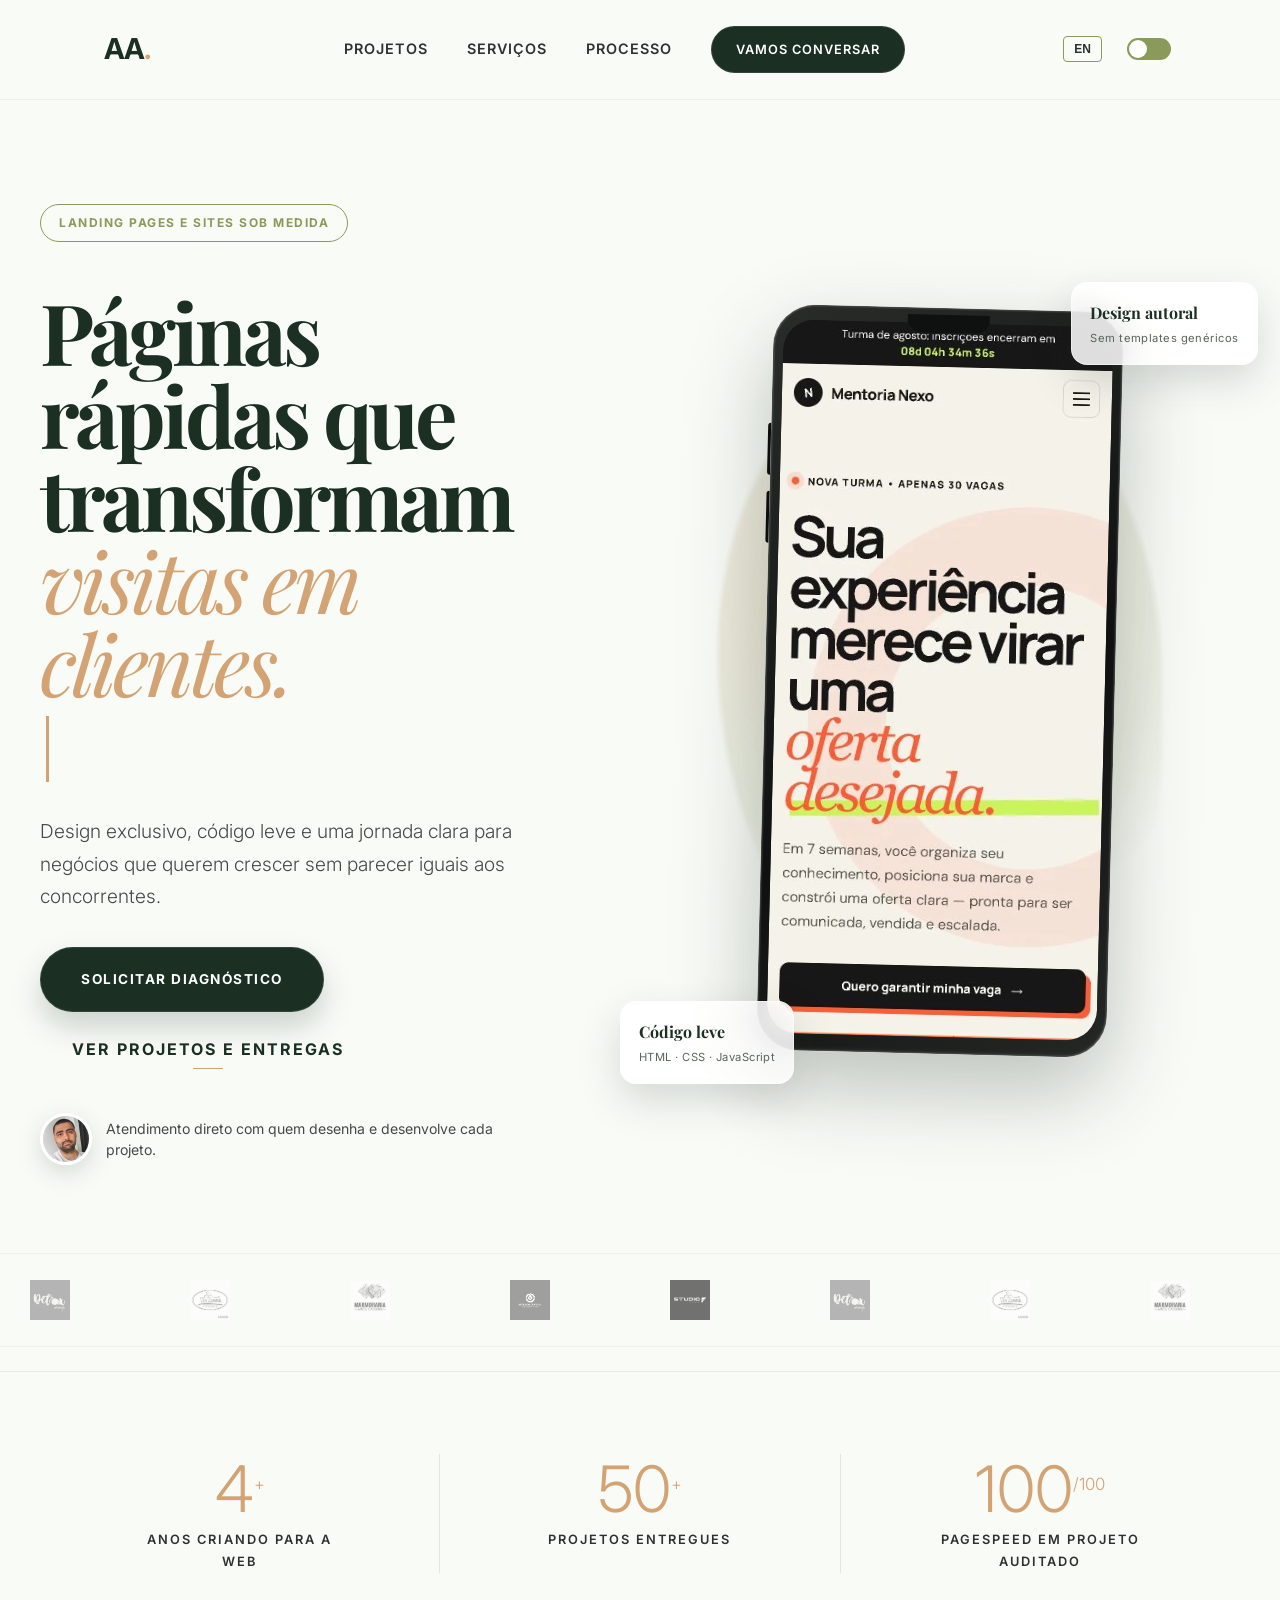
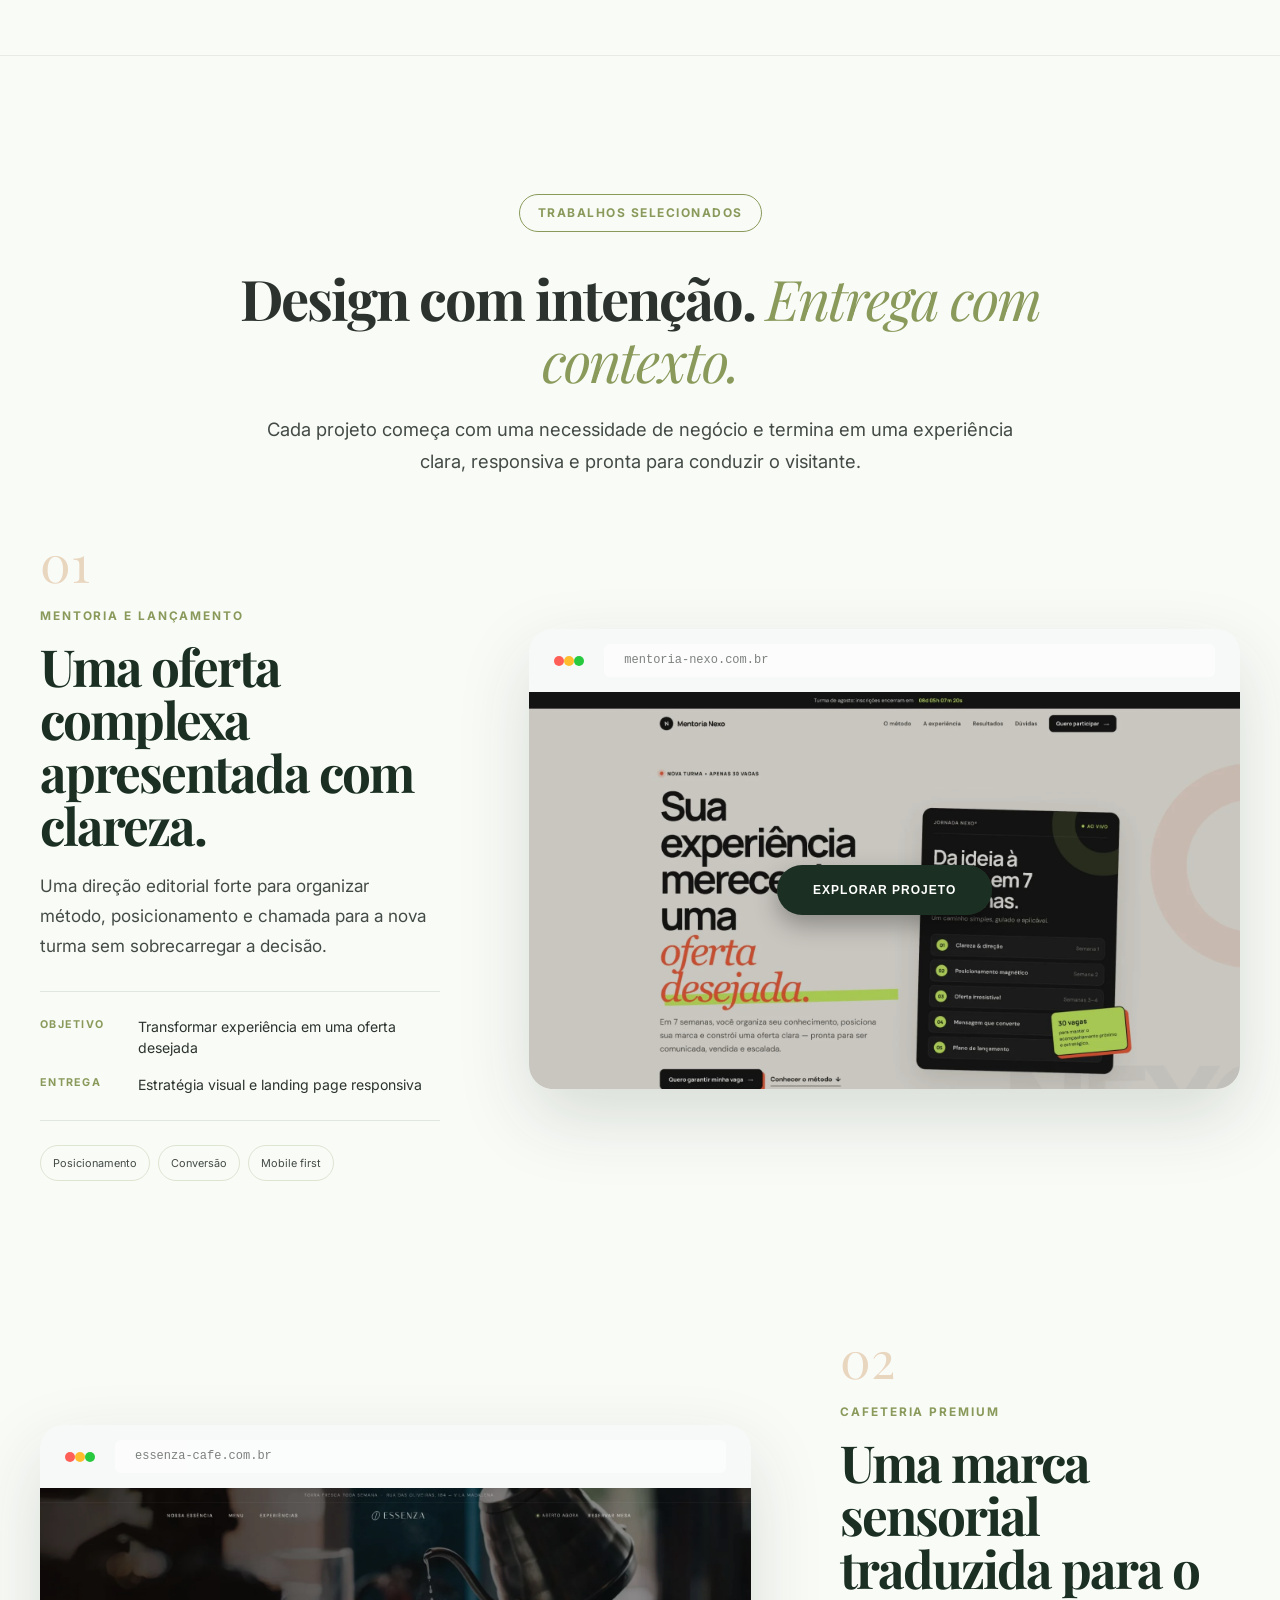
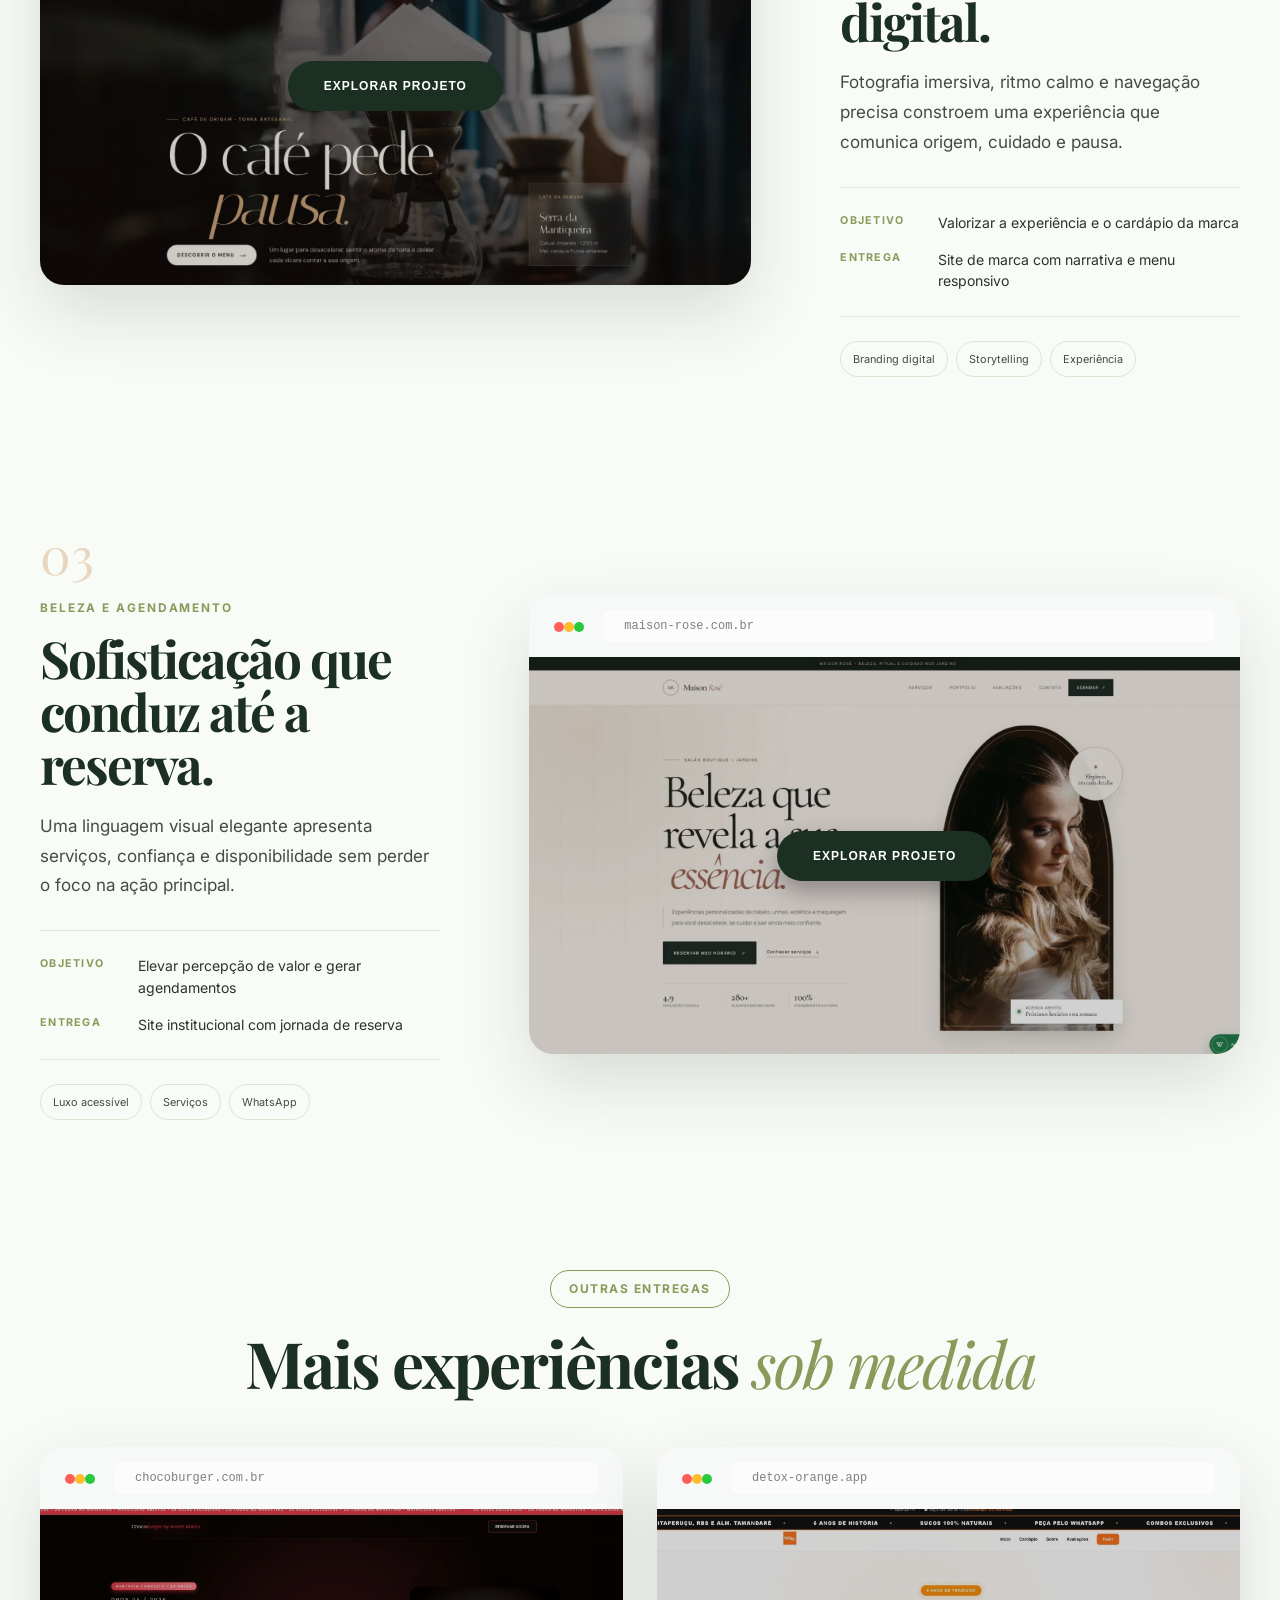
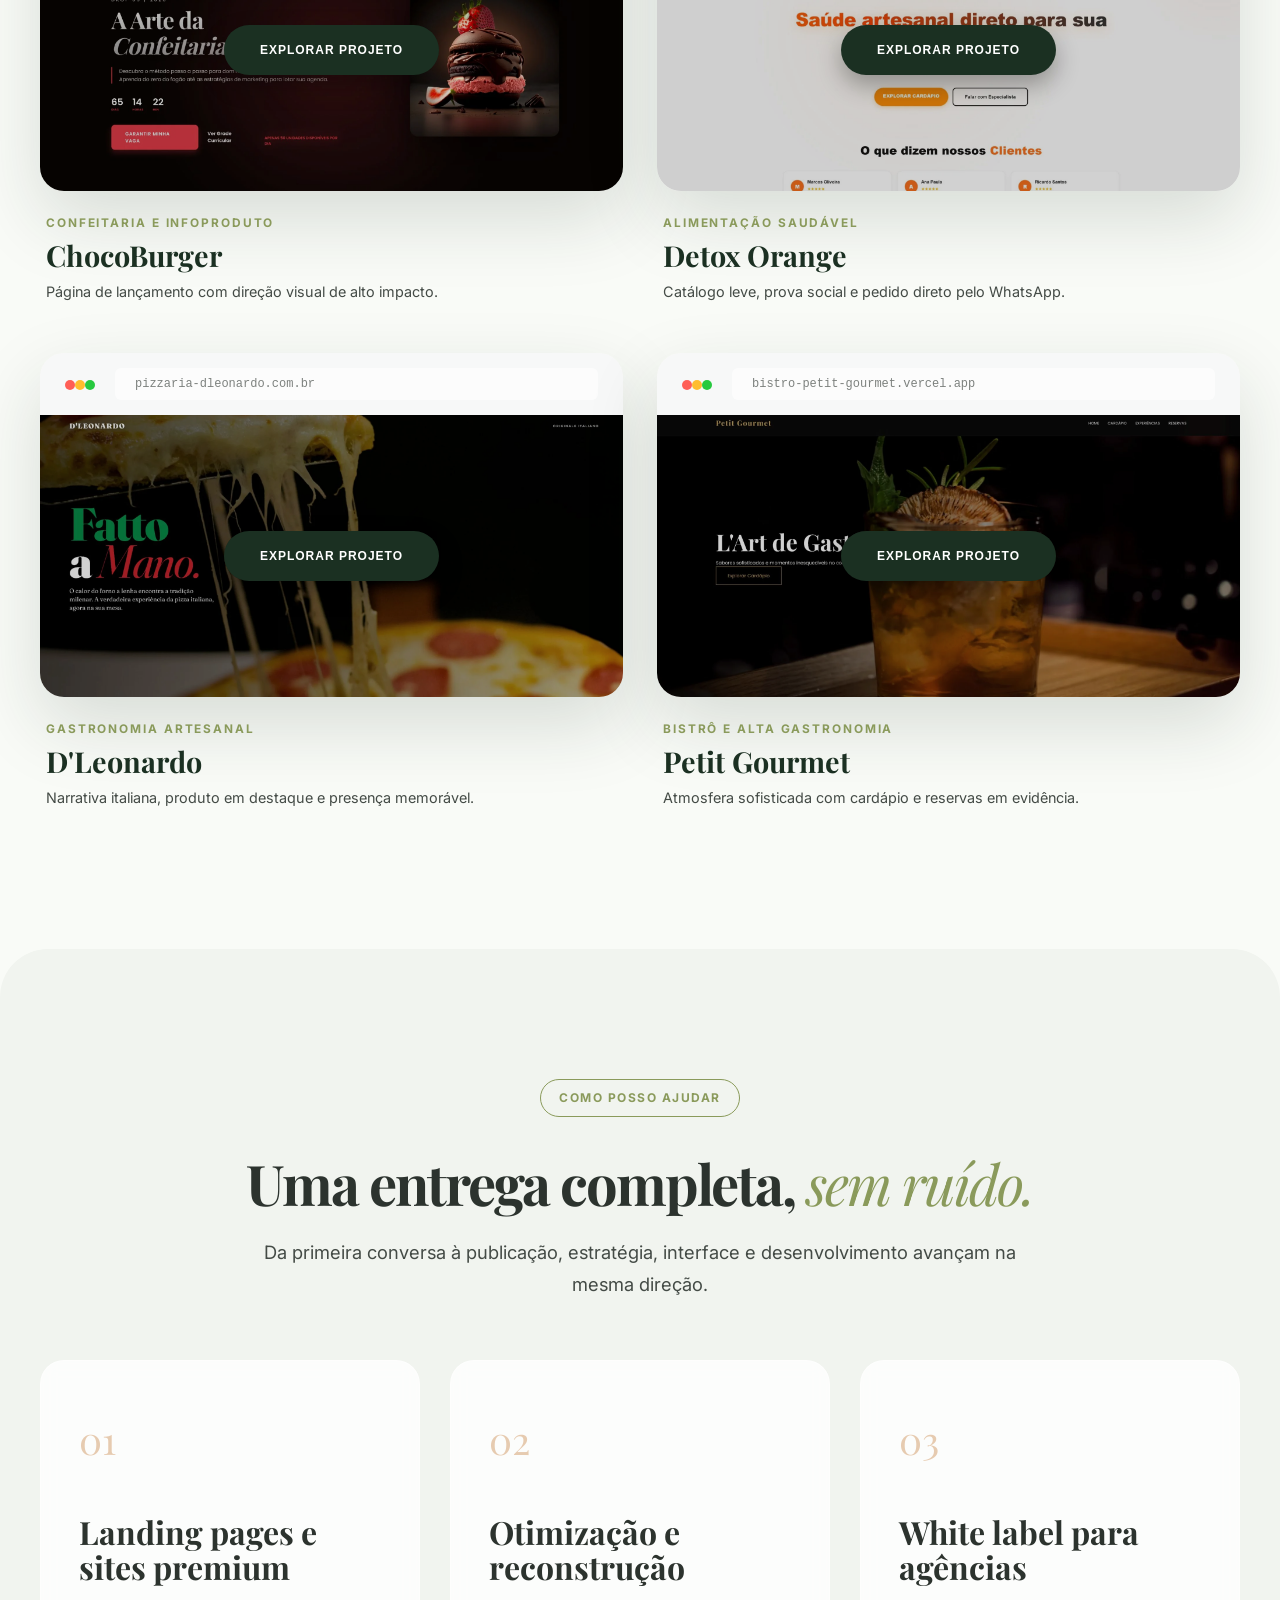
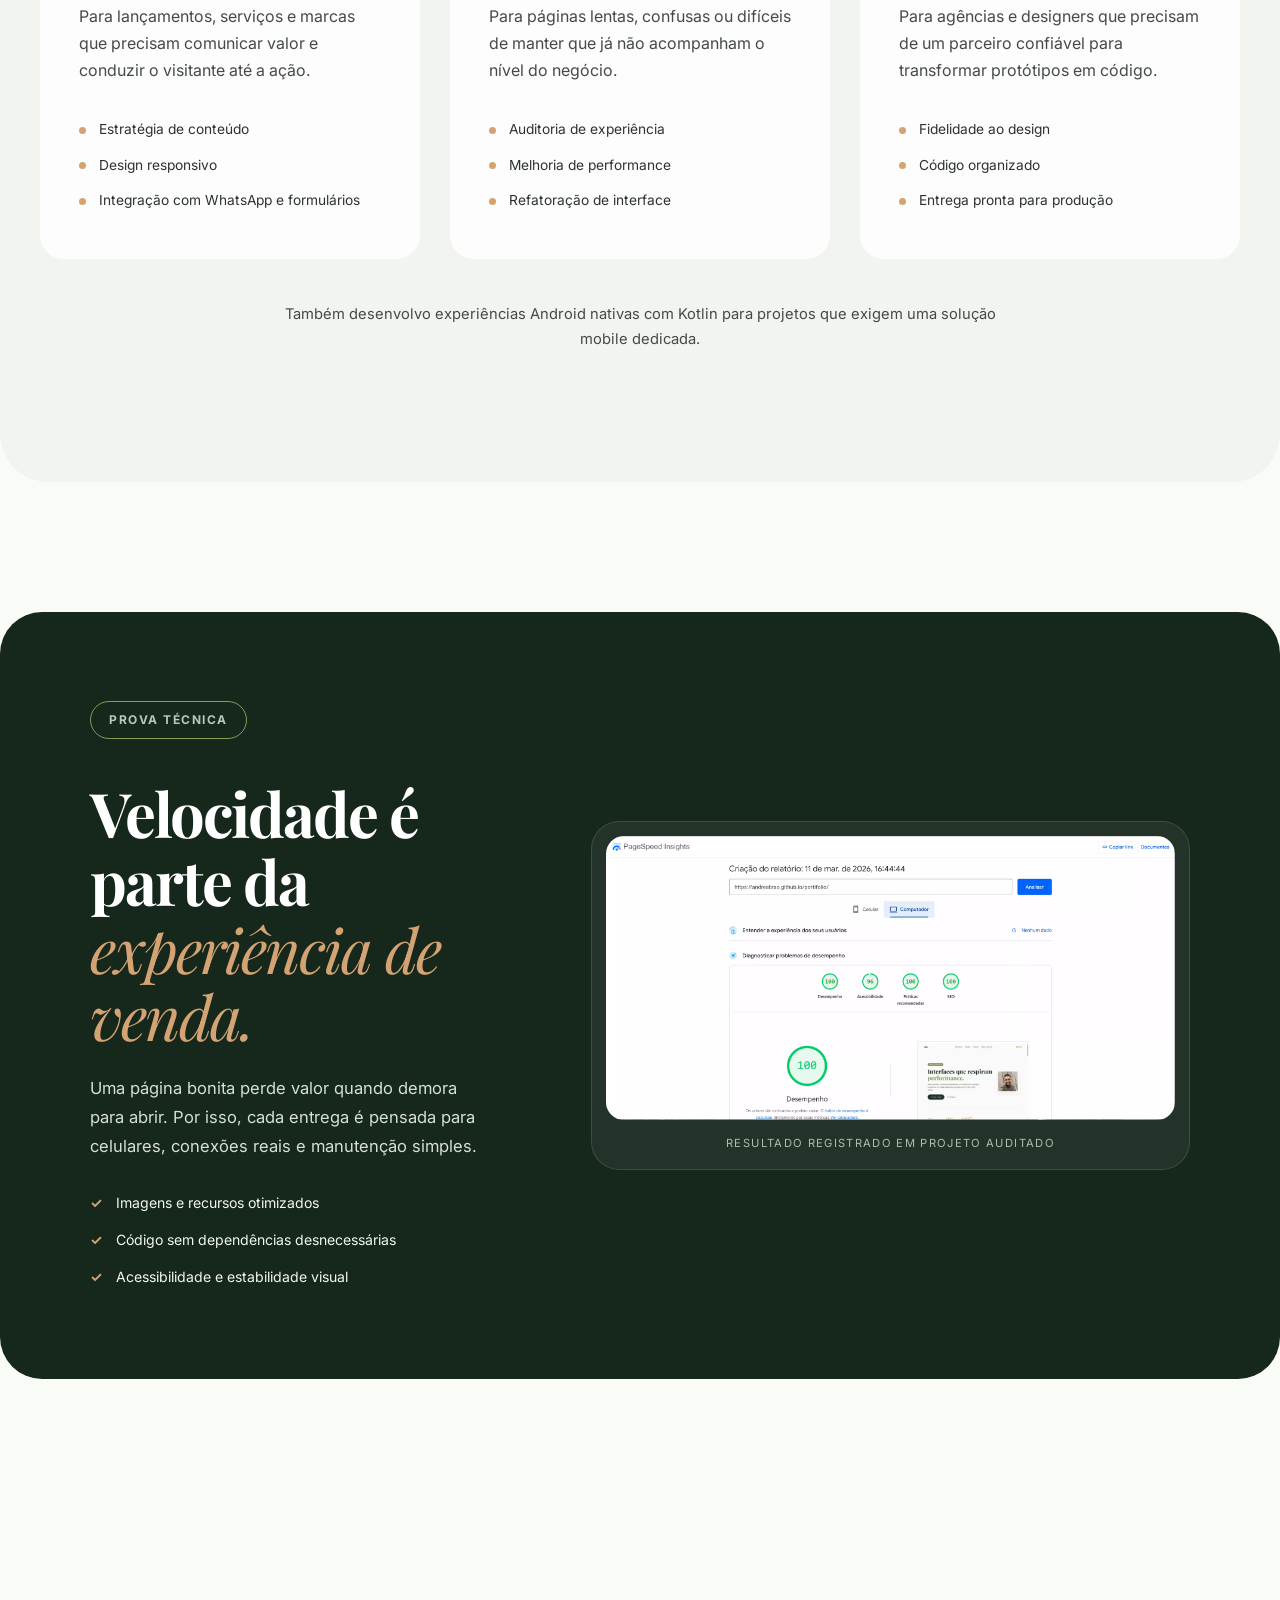
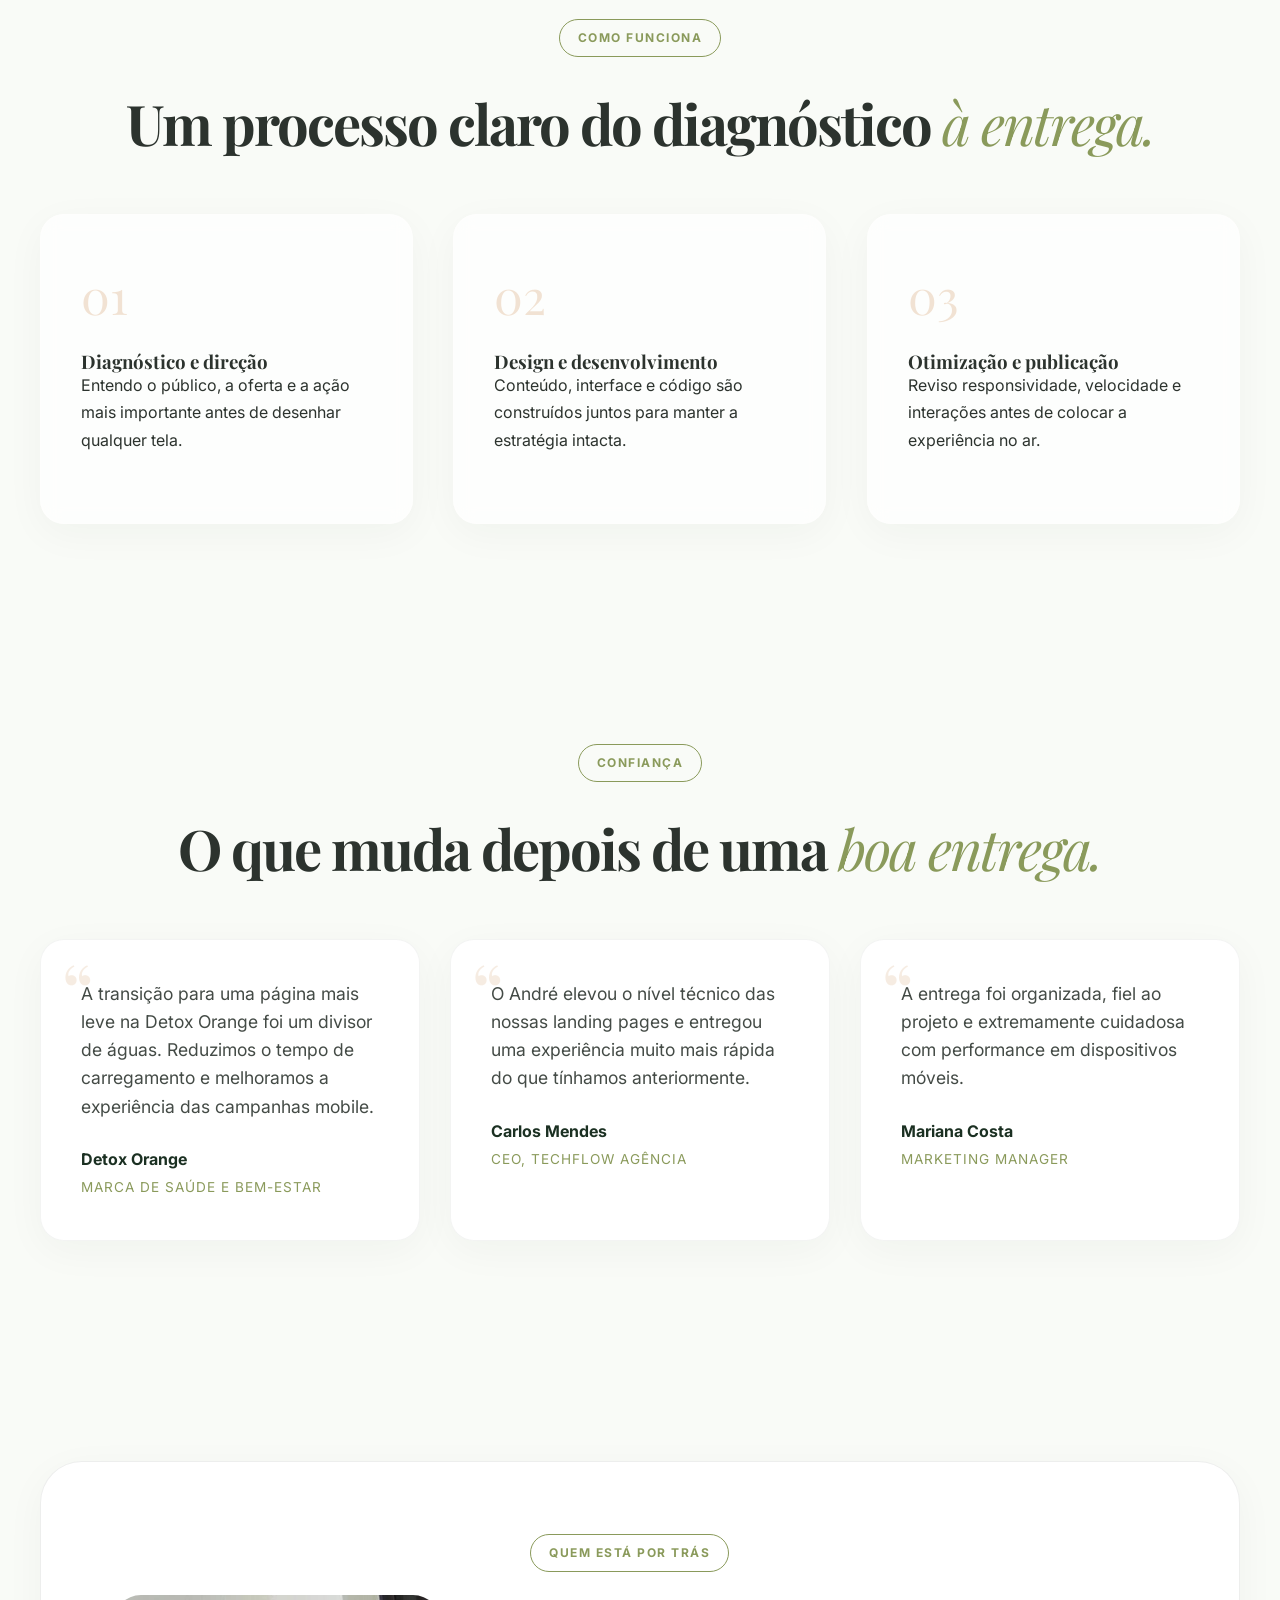
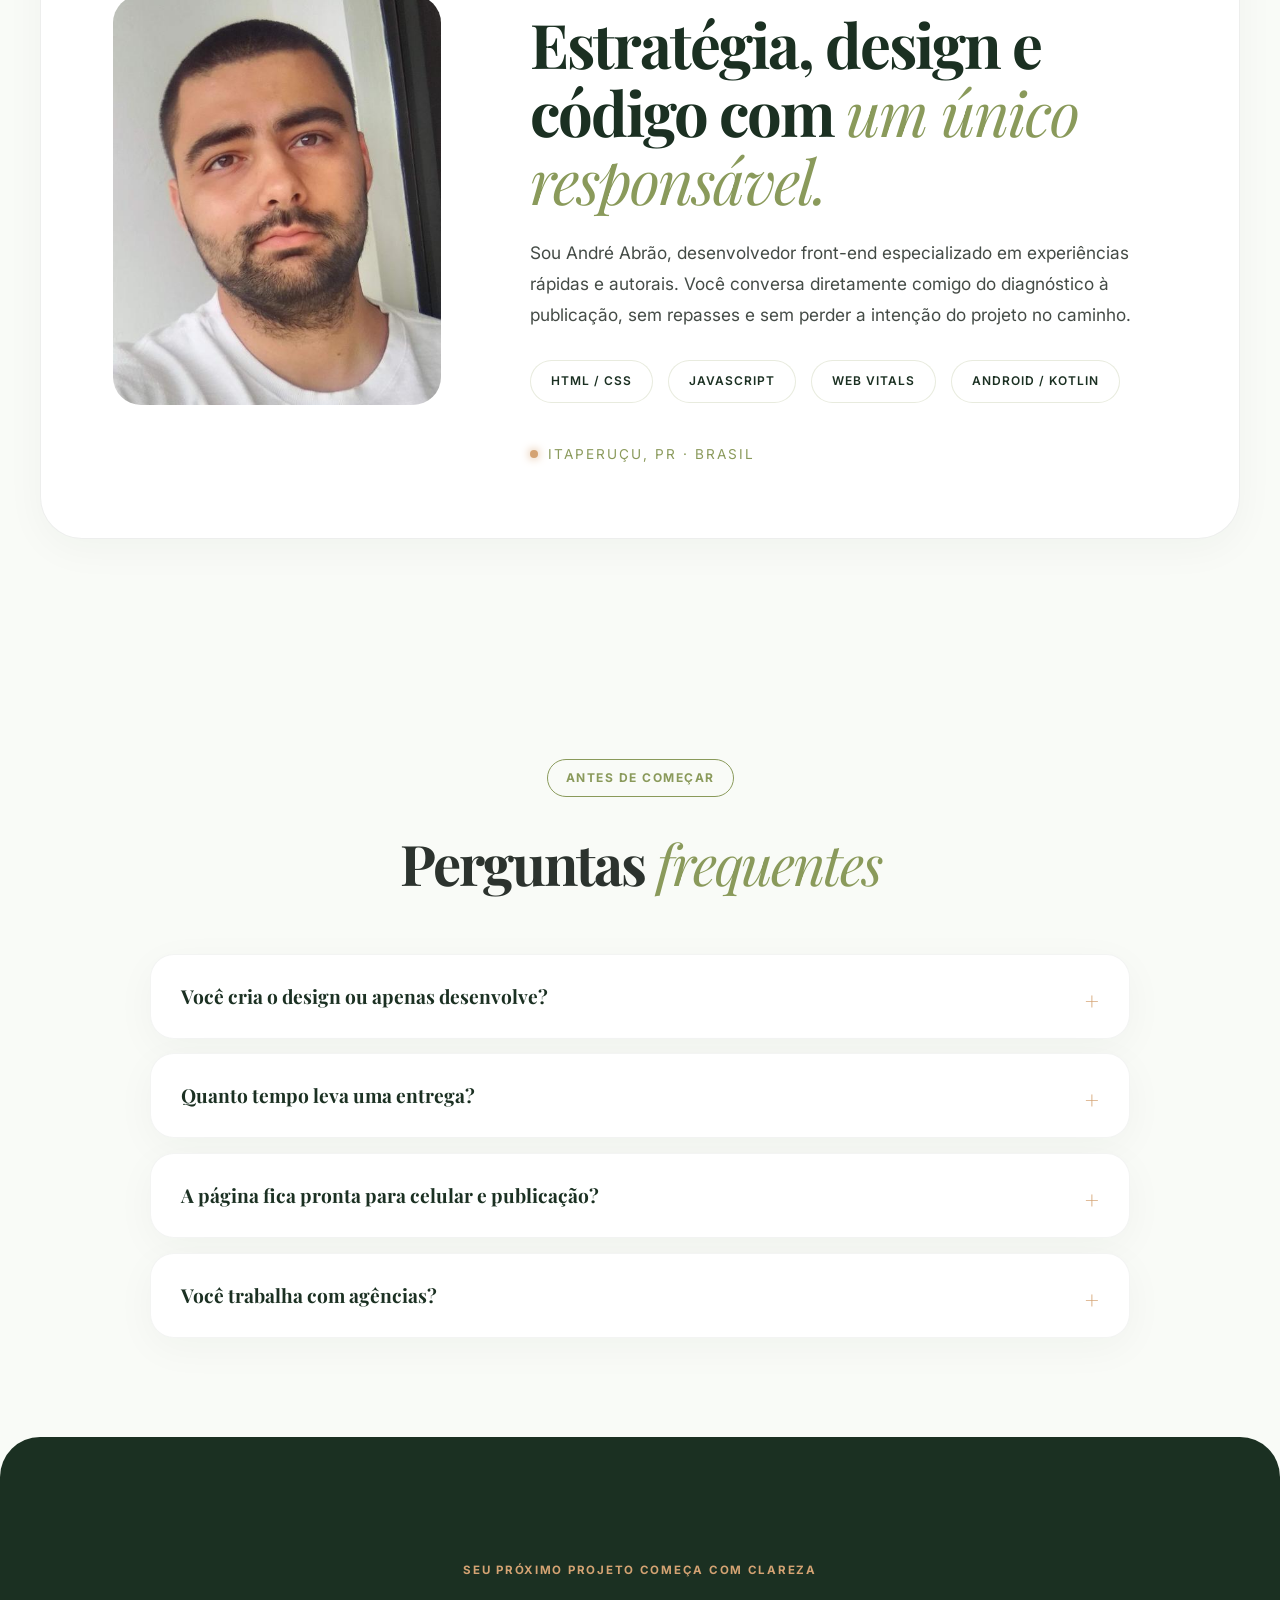
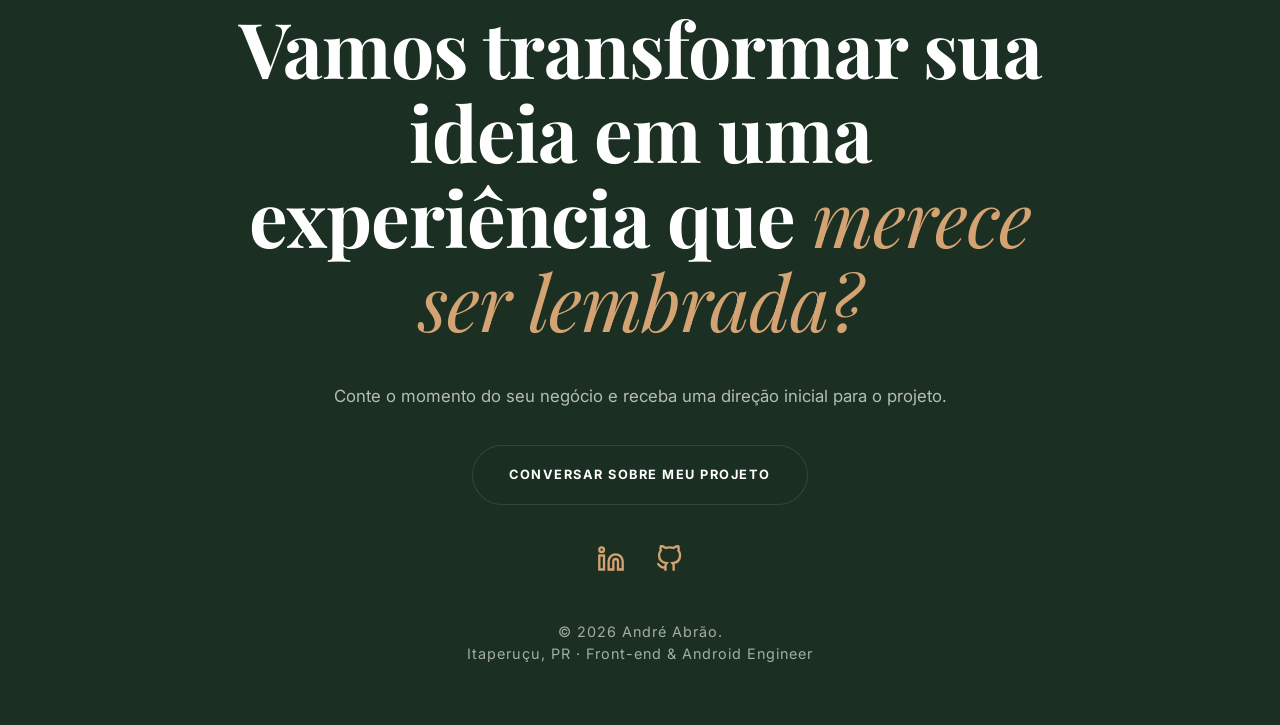
==== index.html @ 6162d3b6 "Add files via upload" ====
<!DOCTYPE html>
<html lang="pt-BR">
<head>
    <meta charset="UTF-8">
    <meta name="viewport" content="width=device-width, initial-scale=1.0">

    <title>André Abrão | Landing Pages e Sites de Alta Performance</title>
    <meta name="description" content="Landing pages e sites sob medida, com design estratégico, código leve e uma jornada clara para transformar atenção em novos clientes.">
    <meta name="author" content="André Abrão">
    <meta name="robots" content="index, follow">
    <link rel="canonical" href="https://andreabrao.github.io/portifolio/">

    <meta property="og:type" content="website">
    <meta property="og:url" content="https://andreabrao.github.io/portifolio/">
    <meta property="og:title" content="André Abrão | Páginas que transformam atenção em clientes">
    <meta property="og:description" content="Design exclusivo, código leve e estratégia de conversão para negócios que querem crescer sem parecer iguais aos concorrentes.">
    <meta property="og:image" content="https://andreabrao.github.io/portifolio/portifolio.webp">

    <meta name="twitter:card" content="summary_large_image">
    <meta name="twitter:url" content="https://andreabrao.github.io/portifolio/">
    <meta name="twitter:title" content="André Abrão | Landing Pages e Sites de Alta Performance">
    <meta name="twitter:description" content="Experiências digitais rápidas, autorais e construídas para conduzir o visitante até a ação.">
    <meta name="twitter:image" content="https://andreabrao.github.io/portifolio/portifolio.webp">
    <meta name="theme-color" content="#1b3022">

    <link rel="preconnect" href="https://fonts.googleapis.com">
    <link rel="preconnect" href="https://fonts.gstatic.com" crossorigin>
    <link rel="icon" href="data:image/svg+xml,<svg xmlns=%22http://www.w3.org/2000/svg%22 viewBox=%220 0 100 100%22><text y=%22.9em%22 font-size=%2280%22>AA.</text></svg>">
    <link href="https://fonts.googleapis.com/css2?family=Inter:wght@300;400;600;700&family=Playfair+Display:ital,wght@0,700;1,400&display=swap" rel="stylesheet">
    <link rel="stylesheet" href="style.css">
    <link rel="stylesheet" href="fixes.css?v=20260810n">
</head>
<body>
    <div id="magnetic-cursor"></div>
    <div id="magnetic-cursor-dot"></div>
    <a class="skip-link" href="#main">Pular para o conteúdo</a>

    <nav class="nav-bar" role="navigation" aria-label="Navegação principal" data-i18n-aria-label="nav_aria">
        <div class="container nav-container">
            <a href="#" class="nav-logo" aria-label="André Abrão — início">AA<span>.</span></a>

            <div class="nav-menu" id="nav-menu">
                <a href="#projetos" data-i18n="nav_projects">Projetos</a>
                <a href="#servicos" data-i18n="nav_services">Serviços</a>
                <a href="#processo" data-i18n="nav_process">Processo</a>
                <a href="https://wa.me/5541984684382?text=Olá%20André,%20quero%20conversar%20sobre%20um%20projeto." class="nav-cta-link" data-i18n="nav_contact">Vamos conversar</a>
            </div>

            <div class="nav-controls">
                <button id="lang-toggle" class="lang-toggle" aria-label="Mudar para inglês">EN</button>
                <button id="theme-toggle" class="theme-toggle" aria-label="Alternar tema" aria-pressed="false">
                    <span class="switch-track"><span class="switch-thumb"></span></span>
                </button>
                <button id="nav-toggle" class="nav-toggle" type="button" aria-label="Abrir menu" aria-controls="nav-menu" aria-expanded="false">
                    <span></span><span></span><span></span>
                </button>
            </div>
        </div>
    </nav>

    <main id="main">
        <section class="hero hero-conversion">
            <div class="container hero-layout">
                <div class="hero-content">
                    <span class="badge hidden" data-i18n="hero_badge">Landing pages e sites sob medida</span>
                    <h1 class="hidden" data-i18n-aria-label="hero_aria" aria-label="Páginas rápidas que transformam atenção em clientes">
                        <span class="hero-title-prefix" data-i18n="hero_title_prefix">Páginas rápidas que transformam</span>
                        <span class="hero-typing-line" aria-hidden="true"><span id="typing-text">atenção em clientes.</span><span class="typing-caret"></span></span>
                    </h1>
                    <p class="hero-text hidden" data-i18n="hero_text">Design exclusivo, código leve e uma jornada clara para negócios que querem crescer sem parecer iguais aos concorrentes.</p>
                    <div class="hero-actions hidden">
                        <a href="https://wa.me/5541984684382?text=Olá%20André,%20quero%20um%20diagnóstico%20para%20meu%20projeto." class="btn-hire-main" data-i18n="btn_hire">Solicitar diagnóstico</a>
                        <a href="#projetos" class="btn-secondary" data-i18n="btn_projects">Ver projetos e entregas</a>
                    </div>
                    <div class="hero-trust hidden">
                        <img src="andre.webp" alt="André Abrão" width="52" height="52">
                        <p data-i18n="hero_trust">Atendimento direto com quem desenha e desenvolve cada projeto.</p>
                    </div>
                </div>

                <div class="hero-showcase hidden" aria-label="Destaque do projeto Mentoria Nexo">
                    <div class="showcase-mobile-frame">
                        <img src="thumbs/nexo-mobile.webp?v=20260810b" alt="Página da Mentoria Nexo em versão mobile" width="390" height="844" fetchpriority="high">
                    </div>
                    <div class="showcase-note showcase-note-top">
                        <strong data-i18n="hero_showcase_tag">Design autoral</strong>
                        <span data-i18n="hero_showcase_note">Sem templates genéricos</span>
                    </div>
                    <div class="showcase-note showcase-note-bottom">
                        <strong data-i18n="hero_showcase_stack">Código leve</strong>
                        <span>HTML · CSS · JavaScript</span>
                    </div>
                </div>
            </div>
        </section>

        <section class="marquee-section" aria-label="Marcas atendidas">
            <div class="marquee-container">
                <div class="marquee-content">
                    <div class="marquee-item"><img src="assets/logos/detox-orange.webp" alt="Detox Orange"></div>
                    <div class="marquee-item"><img src="assets/logos/pizzaria.webp" alt="D'Leonardo Pizzaria"></div>
                    <div class="marquee-item"><img src="assets/logos/marmoraria.webp" alt="Marmoraria Itaperuçu"></div>
                    <div class="marquee-item"><img src="assets/logos/mercado.webp" alt="Mercado Central"></div>
                    <div class="marquee-item"><img src="assets/logos/studio-fit.webp" alt="Studio Fit"></div>
                    <div class="marquee-item"><img src="assets/logos/detox-orange.webp" alt="" aria-hidden="true"></div>
                    <div class="marquee-item"><img src="assets/logos/pizzaria.webp" alt="" aria-hidden="true"></div>
                    <div class="marquee-item"><img src="assets/logos/marmoraria.webp" alt="" aria-hidden="true"></div>
                    <div class="marquee-item"><img src="assets/logos/mercado.webp" alt="" aria-hidden="true"></div>
                    <div class="marquee-item"><img src="assets/logos/studio-fit.webp" alt="" aria-hidden="true"></div>
                </div>
            </div>
        </section>

        <section id="resultados" class="container stats proof-stats hidden" aria-label="Indicadores de experiência">
            <div class="stat-item">
                <h2>4<sup>+</sup></h2>
                <p data-i18n="stat_years">Anos criando para a web</p>
            </div>
            <div class="stat-item">
                <h2>50<sup>+</sup></h2>
                <p data-i18n="stat_projects">Projetos entregues</p>
            </div>
            <div class="stat-item">
                <h2>100<sup>/100</sup></h2>
                <p data-i18n="stat_speed">PageSpeed em projeto auditado</p>
            </div>
        </section>

        <section id="projetos" class="container portfolio-section">
            <div class="section-header portfolio-heading hidden">
                <span class="badge" data-i18n="projects_badge">Trabalhos selecionados</span>
                <h2 data-i18n="projects_title">Design com intenção. <span>Entrega com contexto.</span></h2>
                <p class="section-intro" data-i18n="projects_intro">Cada projeto começa com uma necessidade de negócio e termina em uma experiência clara, responsiva e pronta para conduzir o visitante.</p>
            </div>

            <div class="featured-projects">
                <article class="case-study hidden">
                    <div class="case-study-copy">
                        <span class="project-number">01</span>
                        <p class="project-category" data-i18n="case1_category">Mentoria e lançamento</p>
                        <h3 data-i18n="case1_title">Uma oferta complexa apresentada com clareza.</h3>
                        <p data-i18n="case1_desc">Uma direção editorial forte para organizar método, posicionamento e chamada para a nova turma sem sobrecarregar a decisão.</p>
                        <dl class="project-facts">
                            <div><dt data-i18n="case_goal_label">Objetivo</dt><dd data-i18n="case1_goal">Transformar experiência em uma oferta desejada</dd></div>
                            <div><dt data-i18n="case_delivery_label">Entrega</dt><dd data-i18n="case1_delivery">Estratégia visual e landing page responsiva</dd></div>
                        </dl>
                        <div class="project-tags"><span>Posicionamento</span><span>Conversão</span><span>Mobile first</span></div>
                    </div>
                    <div class="project-visual project-card">
                        <div class="browser-ui">
                            <div class="browser-dots"><span></span><span></span><span></span></div>
                            <div class="browser-address">mentoria-nexo.com.br</div>
                        </div>
                        <div class="iframe-wrapper" id="project-mentoria-nexo">
                            <div class="project-placeholder">
                                <img src="thumbs/nexo.webp" alt="Preview Mentoria Nexo" loading="lazy" decoding="async">
                                <button type="button" class="btn-live-demo" data-i18n="btn_explore" data-project-container="project-mentoria-nexo" data-project-url="projects/mentoria-nexo/index.html">Explorar projeto</button>
                            </div>
                        </div>
                    </div>
                </article>

                <article class="case-study case-study-reverse hidden">
                    <div class="case-study-copy">
                        <span class="project-number">02</span>
                        <p class="project-category" data-i18n="case2_category">Cafeteria premium</p>
                        <h3 data-i18n="case2_title">Uma marca sensorial traduzida para o digital.</h3>
                        <p data-i18n="case2_desc">Fotografia imersiva, ritmo calmo e navegação precisa constroem uma experiência que comunica origem, cuidado e pausa.</p>
                        <dl class="project-facts">
                            <div><dt data-i18n="case_goal_label">Objetivo</dt><dd data-i18n="case2_goal">Valorizar a experiência e o cardápio da marca</dd></div>
                            <div><dt data-i18n="case_delivery_label">Entrega</dt><dd data-i18n="case2_delivery">Site de marca com narrativa e menu responsivo</dd></div>
                        </dl>
                        <div class="project-tags"><span>Branding digital</span><span>Storytelling</span><span>Experiência</span></div>
                    </div>
                    <div class="project-visual project-card">
                        <div class="browser-ui">
                            <div class="browser-dots"><span></span><span></span><span></span></div>
                            <div class="browser-address">essenza-cafe.com.br</div>
                        </div>
                        <div class="iframe-wrapper" id="project-cafe-essenza">
                            <div class="project-placeholder">
                                <img src="thumbs/essenza.webp" alt="Preview Essenza Café" loading="lazy" decoding="async">
                                <button type="button" class="btn-live-demo" data-i18n="btn_explore" data-project-container="project-cafe-essenza" data-project-url="projects/cafe-essenza/index.html">Explorar projeto</button>
                            </div>
                        </div>
                    </div>
                </article>

                <article class="case-study hidden">
                    <div class="case-study-copy">
                        <span class="project-number">03</span>
                        <p class="project-category" data-i18n="case3_category">Beleza e agendamento</p>
                        <h3 data-i18n="case3_title">Sofisticação que conduz até a reserva.</h3>
                        <p data-i18n="case3_desc">Uma linguagem visual elegante apresenta serviços, confiança e disponibilidade sem perder o foco na ação principal.</p>
                        <dl class="project-facts">
                            <div><dt data-i18n="case_goal_label">Objetivo</dt><dd data-i18n="case3_goal">Elevar percepção de valor e gerar agendamentos</dd></div>
                            <div><dt data-i18n="case_delivery_label">Entrega</dt><dd data-i18n="case3_delivery">Site institucional com jornada de reserva</dd></div>
                        </dl>
                        <div class="project-tags"><span>Luxo acessível</span><span>Serviços</span><span>WhatsApp</span></div>
                    </div>
                    <div class="project-visual project-card">
                        <div class="browser-ui">
                            <div class="browser-dots"><span></span><span></span><span></span></div>
                            <div class="browser-address">maison-rose.com.br</div>
                        </div>
                        <div class="iframe-wrapper" id="project-maison-rose">
                            <div class="project-placeholder">
                                <img src="thumbs/maison-rose.webp" alt="Preview Maison Rosé" loading="lazy" decoding="async">
                                <button type="button" class="btn-live-demo" data-i18n="btn_explore" data-project-container="project-maison-rose" data-project-url="projects/maison-rose/index.html">Explorar projeto</button>
                            </div>
                        </div>
                    </div>
                </article>
            </div>

            <div class="other-projects-heading hidden">
                <span class="badge" data-i18n="other_projects_badge">Outras entregas</span>
                <h3 data-i18n="other_projects_title">Mais experiências <span>sob medida</span></h3>
            </div>

            <div class="other-projects-grid">
                <article class="compact-project hidden">
                    <div class="project-visual project-card">
                        <div class="browser-ui"><div class="browser-dots"><span></span><span></span><span></span></div><div class="browser-address">chocoburger.com.br</div></div>
                        <div class="iframe-wrapper" id="project-hamburgue-doce"><div class="project-placeholder"><img src="thumbs/doce.webp" alt="Preview ChocoBurger" loading="lazy" decoding="async"><button type="button" class="btn-live-demo" data-i18n="btn_explore" data-project-container="project-hamburgue-doce" data-project-url="projects/hamburguer-doce/index.html">Explorar projeto</button></div></div>
                    </div>
                    <div class="compact-project-copy"><p data-i18n="compact1_category">Confeitaria e infoproduto</p><h3>ChocoBurger</h3><span data-i18n="compact1_desc">Página de lançamento com direção visual de alto impacto.</span></div>
                </article>

                <article class="compact-project hidden">
                    <div class="project-visual project-card">
                        <div class="browser-ui"><div class="browser-dots"><span></span><span></span><span></span></div><div class="browser-address">detox-orange.app</div></div>
                        <div class="iframe-wrapper" id="project-detox-orange"><div class="project-placeholder"><img src="thumbs/detox.webp" alt="Preview Detox Orange" loading="lazy" decoding="async"><button type="button" class="btn-live-demo" data-i18n="btn_explore" data-project-container="project-detox-orange" data-project-url="projects/detox-orange/index.html">Explorar projeto</button></div></div>
                    </div>
                    <div class="compact-project-copy"><p data-i18n="compact2_category">Alimentação saudável</p><h3>Detox Orange</h3><span data-i18n="compact2_desc">Catálogo leve, prova social e pedido direto pelo WhatsApp.</span></div>
                </article>

                <article class="compact-project hidden">
                    <div class="project-visual project-card">
                        <div class="browser-ui"><div class="browser-dots"><span></span><span></span><span></span></div><div class="browser-address">pizzaria-dleonardo.com.br</div></div>
                        <div class="iframe-wrapper" id="project-pizzeria"><div class="project-placeholder"><img src="thumbs/pizzaria.webp" alt="Preview Pizzaria D'Leonardo" loading="lazy" decoding="async"><button type="button" class="btn-live-demo" data-i18n="btn_explore" data-project-container="project-pizzeria" data-project-url="projects/Pizaria-D'Leonardo/index.html">Explorar projeto</button></div></div>
                    </div>
                    <div class="compact-project-copy"><p data-i18n="compact3_category">Gastronomia artesanal</p><h3>D'Leonardo</h3><span data-i18n="compact3_desc">Narrativa italiana, produto em destaque e presença memorável.</span></div>
                </article>

                <article class="compact-project hidden">
                    <div class="project-visual project-card">
                        <div class="browser-ui"><div class="browser-dots"><span></span><span></span><span></span></div><div class="browser-address">bistro-petit-gourmet.vercel.app</div></div>
                        <div class="iframe-wrapper" id="project-bistro"><div class="project-placeholder"><img src="thumbs/bistro.webp" alt="Preview Bistrô Petit Gourmet" loading="lazy" decoding="async"><button type="button" class="btn-live-demo" data-i18n="btn_explore" data-project-container="project-bistro" data-project-url="projects/bistro/index.html">Explorar projeto</button></div></div>
                    </div>
                    <div class="compact-project-copy"><p data-i18n="compact4_category">Bistrô e alta gastronomia</p><h3>Petit Gourmet</h3><span data-i18n="compact4_desc">Atmosfera sofisticada com cardápio e reservas em evidência.</span></div>
                </article>
            </div>
        </section>

        <section id="servicos" class="services-section">
            <div class="container">
                <div class="section-header hidden">
                    <span class="badge" data-i18n="serv_badge">Como posso ajudar</span>
                    <h2 data-i18n="serv_title">Uma entrega completa, <span>sem ruído.</span></h2>
                    <p class="section-intro" data-i18n="serv_intro">Da primeira conversa à publicação, estratégia, interface e desenvolvimento avançam na mesma direção.</p>
                </div>
                <div class="services-grid strategic-services">
                    <article class="service-card hidden"><span class="service-kicker">01</span><h3 data-i18n="serv_lp_title">Landing pages e sites premium</h3><p data-i18n="serv_lp_desc">Para lançamentos, serviços e marcas que precisam comunicar valor e conduzir o visitante até a ação.</p><ul><li data-i18n="serv_lp_item1">Estratégia de conteúdo</li><li data-i18n="serv_lp_item2">Design responsivo</li><li data-i18n="serv_lp_item3">Integração com WhatsApp e formulários</li></ul></article>
                    <article class="service-card hidden"><span class="service-kicker">02</span><h3 data-i18n="serv_opt_title">Otimização e reconstrução</h3><p data-i18n="serv_opt_desc">Para páginas lentas, confusas ou difíceis de manter que já não acompanham o nível do negócio.</p><ul><li data-i18n="serv_opt_item1">Auditoria de experiência</li><li data-i18n="serv_opt_item2">Melhoria de performance</li><li data-i18n="serv_opt_item3">Refatoração de interface</li></ul></article>
                    <article class="service-card hidden"><span class="service-kicker">03</span><h3 data-i18n="serv_b2b_title">Implementação white label</h3><p data-i18n="serv_b2b_desc">Para agências e designers que precisam de um parceiro confiável para transformar protótipos em código.</p><ul><li data-i18n="serv_b2b_item1">Fidelidade ao design</li><li data-i18n="serv_b2b_item2">Código organizado</li><li data-i18n="serv_b2b_item3">Entrega pronta para produção</li></ul></article>
                </div>
                <p class="secondary-capability hidden" data-i18n="secondary_capability">Também desenvolvo experiências Android nativas com Kotlin para projetos que exigem uma solução mobile dedicada.</p>
            </div>
        </section>

        <section id="performance" class="container performance-proof">
            <div class="performance-copy hidden">
                <span class="badge" data-i18n="speed_badge">Prova técnica</span>
                <h2 data-i18n="speed_title">Velocidade é parte da <span>experiência de venda.</span></h2>
                <p data-i18n="speed_desc">Uma página bonita perde valor quando demora para abrir. Por isso, cada entrega é pensada para celulares, conexões reais e manutenção simples.</p>
                <ul class="proof-list"><li data-i18n="speed_item1">Imagens e recursos otimizados</li><li data-i18n="speed_item2">Código sem dependências desnecessárias</li><li data-i18n="speed_item3">Acessibilidade e estabilidade visual</li></ul>
            </div>
            <div class="performance-visual hidden">
                <picture><source media="(min-width: 1024px)" srcset="optimize-desktop.webp"><img src="optimize.webp" alt="Resultado 100 no Google PageSpeed" loading="lazy"></picture>
                <span class="audit-caption" data-i18n="speed_caption">Resultado registrado em projeto auditado</span>
            </div>
        </section>

        <section id="processo" class="container process-section">
            <div class="section-header hidden">
                <span class="badge" data-i18n="method_badge">Como funciona</span>
                <h2 data-i18n="method_title">Um processo claro do diagnóstico <span>à entrega.</span></h2>
            </div>
            <div class="method-grid">
                <article class="method-item hidden"><span class="method-num">01</span><h3 data-i18n="method_1_h">Diagnóstico e direção</h3><p data-i18n="method_1_p">Entendo o público, a oferta e a ação mais importante antes de desenhar qualquer tela.</p></article>
                <article class="method-item hidden"><span class="method-num">02</span><h3 data-i18n="method_2_h">Design e desenvolvimento</h3><p data-i18n="method_2_p">Conteúdo, interface e código são construídos juntos para evitar uma página bonita, mas desconectada da estratégia.</p></article>
                <article class="method-item hidden"><span class="method-num">03</span><h3 data-i18n="method_3_h">Otimização e publicação</h3><p data-i18n="method_3_p">Reviso responsividade, velocidade e interações antes de colocar a experiência no ar.</p></article>
            </div>
        </section>

        <section id="depoimentos" class="container testimonials-section">
            <div class="section-header hidden">
                <span class="badge" data-i18n="social_badge">Confiança</span>
                <h2 data-i18n="social_title">O que muda depois de uma <span>boa entrega.</span></h2>
            </div>
            <div class="testimonials-grid">
                <article class="testimonial-card hidden"><div class="quote-icon">“</div><p data-i18n="test_3_text">A transição para uma página mais leve na Detox Orange foi um divisor de águas. Reduzimos o tempo de carregamento e melhoramos a experiência das campanhas mobile.</p><div class="client-info"><strong>Detox Orange</strong><span data-i18n="test_3_sub">Marca de saúde e bem-estar</span></div></article>
                <article class="testimonial-card hidden"><div class="quote-icon">“</div><p data-i18n="test_1_text">O André elevou o nível técnico das nossas landing pages e entregou uma experiência muito mais rápida do que tínhamos anteriormente.</p><div class="client-info"><strong>Carlos Mendes</strong><span>CEO, TechFlow Agência</span></div></article>
                <article class="testimonial-card hidden"><div class="quote-icon">“</div><p data-i18n="test_2_text">A entrega foi organizada, fiel ao projeto e extremamente cuidadosa com performance em dispositivos móveis.</p><div class="client-info"><strong>Mariana Costa</strong><span>Marketing Manager</span></div></article>
            </div>
        </section>

        <section id="sobre" class="container about-section-refined">
            <div class="about-card hidden">
                <div class="about-portrait"><img src="andre.webp" alt="André Abrão" width="500" height="500" loading="lazy"></div>
                <div class="about-copy">
                    <span class="badge" data-i18n="about_badge">Quem está por trás</span>
                    <h2 data-i18n="about_title">Estratégia, design e código com <span>um único responsável.</span></h2>
                    <p data-i18n="about_text">Sou André Abrão, desenvolvedor front-end especializado em experiências rápidas e autorais. Você conversa diretamente comigo do diagnóstico à publicação, sem repasses e sem perder a intenção do projeto no caminho.</p>
                    <div class="about-tags"><span class="tag-tech" data-tooltip-key="tooltip_vanilla">HTML / CSS</span><span class="tag-tech" data-tooltip-key="tooltip_js">JavaScript</span><span class="tag-tech" data-tooltip-key="tooltip_vitals">Web Vitals</span><span class="tag-tech" data-tooltip-key="tooltip_android">Android / Kotlin</span></div>
                    <p class="about-location"><span class="dot"></span> Itaperuçu, PR · Brasil</p>
                </div>
            </div>
        </section>

        <section id="faq" class="container faq-section">
            <div class="section-header hidden">
                <span class="badge" data-i18n="faq_badge">Antes de começar</span>
                <h2 data-i18n="faq_title">Perguntas <span>frequentes</span></h2>
            </div>
            <div class="faq-grid">
                <details class="method-item hidden"><summary data-i18n="faq_q1">Você cria o design ou apenas desenvolve?</summary><p data-i18n="faq_a1">Posso conduzir o projeto completo, da estratégia visual ao código, ou implementar um protótipo já aprovado pela sua equipe.</p></details>
                <details class="method-item hidden"><summary data-i18n="faq_q2">Quanto tempo leva uma entrega?</summary><p data-i18n="faq_a2">O prazo depende do escopo e do conteúdo, mas é definido antes do início com etapas claras de validação.</p></details>
                <details class="method-item hidden"><summary data-i18n="faq_q3">A página fica pronta para celular e publicação?</summary><p data-i18n="faq_a3">Sim. A entrega inclui responsividade, otimização, configuração técnica prevista no escopo e acompanhamento na publicação.</p></details>
                <details class="method-item hidden"><summary data-i18n="faq_q4">Você trabalha com agências?</summary><p data-i18n="faq_a4">Sim. Posso atuar em white label, preservando a identidade da agência e entregando a implementação pronta para produção.</p></details>
            </div>
        </section>
    </main>

    <footer id="contato" class="footer conversion-footer">
        <div class="container hidden">
            <span class="footer-eyebrow" data-i18n="contact_badge">Seu próximo projeto começa com clareza</span>
            <h2 data-i18n="contact_title">Vamos transformar sua ideia em uma experiência que <span>merece ser lembrada?</span></h2>
            <p class="footer-text" data-i18n="contact_text">Conte o momento do seu negócio e receba uma direção inicial para o projeto.</p>
            <div class="footer-cta"><a href="https://wa.me/5541984684382?text=Olá%20André,%20quero%20conversar%20sobre%20um%20projeto." class="btn-primary" data-i18n="btn_contact_chat">Conversar sobre meu projeto</a></div>
            <div class="footer-links">
                <a href="https://www.linkedin.com/in/andre-andre-83254430b" aria-label="LinkedIn"><svg width="24" height="24" viewBox="0 0 24 24" fill="none" stroke="currentColor" stroke-width="2"><path d="M16 8a6 6 0 0 1 6 6v7h-4v-7a2 2 0 0 0-2-2 2 2 0 0 0-2 2v7h-4v-7a6 6 0 0 1 6-6z"></path><rect x="2" y="9" width="4" height="12"></rect><circle cx="4" cy="4" r="2"></circle></svg></a>
                <a href="https://github.com/andreabrao" aria-label="GitHub"><svg width="24" height="24" viewBox="0 0 24 24" fill="none" stroke="currentColor" stroke-width="2"><path d="M9 19c-5 1.5-5-2.5-7-3m14 6v-3.87a3.37 3.37 0 0 0-.94-2.61c3.14-.35 6.44-1.54 6.44-7A5.44 5.44 0 0 0 20 4.77 5.07 5.07 0 0 0 19.91 1S18.73.65 16 2.48a13.38 13.38 0 0 0-7 0C6.27.65 5.09 1 5.09 1A5.07 5.07 0 0 0 5 4.77a5.44 5.44 0 0 0-1.5 3.78c0 5.42 3.3 6.61 6.44 7A3.37 3.37 0 0 0 9 18.13V22"></path></svg></a>
            </div>
            <p class="copyright">© 2026 André Abrão.<br>Itaperuçu, PR · Front-end & Android Engineer</p>
        </div>
    </footer>

    <script src="script.js?v=20260810i"></script>
</body>
</html>
---- style.css ----
#typing-text,.cursor-wrapper{min-height:1.2em;vertical-align:bottom}body{-webkit-user-select:none;-ms-user-select:none;user-select:none;background-color:var(--bg);color:var(--text-main);line-height:1.7;-webkit-font-smoothing:antialiased;overflow-x:hidden;transition:background-color .45s,color .45s}img{pointer-events:none;-webkit-user-drag:none}.btn-hire-main,.btn-live-demo,.btn-primary,.btn-secondary,.nav-cta-link{position:relative;text-transform:uppercase;text-decoration:none;display:inline-flex}#magnetic-cursor,#magnetic-cursor-dot{transform:translate(-50%,-50%);pointer-events:none}#google-speed,#metodo,#o-que-e-lp,#servicos{padding:100px 0}:root,body.dark{--accent:#d4a373}.footer h2 span,.hero h1 span,.lp-info-content h2 span{font-weight:400;font-style:italic}.about-location,.client-info strong,.cursor,.lp-feature-item strong,.stat-item h2,.tag-tech,body{font-family:Inter,sans-serif}#google-speed,.about-layout,.footer,.section-header,.stat-item,.tag-tech::after{text-align:center}#typing-text,.hero h1 span{color:var(--accent)!important;-webkit-text-fill-color:var(--accent);font-style:italic}:root{--primary:#1b3022;--secondary:#8a9a5b;--bg:#f9fbf7;--surface:#ffffff;--text-main:#2c332e;--text-light:#444b46;--white:#ffffff;--radius-md:24px;--radius-lg:40px;--shadow-soft:0 10px 40px rgba(27, 48, 34, 0.04);--shadow-bold:0 30px 60px rgba(27, 48, 34, 0.12);--transition:all 0.5s cubic-bezier(0.23, 1, 0.32, 1);--nav-bg:rgba(249, 251, 247, 0.85)}.btn-hire-main,.btn-live-demo,.btn-primary,.nav-cta-link{overflow:hidden;align-items:center;justify-content:center;padding:18px 36px;border-radius:100px;background:rgba(27,48,34,.9);backdrop-filter:blur(8px);-webkit-backdrop-filter:blur(8px);color:var(--white)!important;font-weight:700;letter-spacing:1.5px;font-size:.8rem;border:1px solid rgba(255,255,255,.1);transition:var(--transition);z-index:1}.btn-secondary,.lp-info-content strong,.nav-logo{color:var(--primary);font-weight:700}.btn-hire-main::before,.btn-live-demo::before,.btn-primary::before,.nav-cta-link::before{content:'';position:absolute;top:50%;left:50%;width:0;height:0;background:var(--accent);border-radius:50%;transform:translate(-50%,-50%);transition:width .6s cubic-bezier(.23, 1, .32, 1),height .6s cubic-bezier(.23, 1, .32, 1);z-index:-1}.btn-hire-main:hover,.btn-live-demo:hover,.btn-primary:hover,.nav-cta-link:hover{color:var(--primary)!important;transform:translateY(-5px);box-shadow:0 15px 30px rgba(212,163,115,.3);border-color:var(--accent);background:rgba(255,255,255,.1)}.btn-hire-main:hover::before,.btn-live-demo:hover::before,.btn-primary:hover::before,.nav-cta-link:hover::before{width:450px;height:450px}.btn-secondary{background:0 0;border:none;padding:16px 32px;letter-spacing:2px;transition:var(--transition)}.btn-secondary::after{content:'';position:absolute;bottom:10px;left:50%;width:30px;height:1px;background:var(--accent);transform:translateX(-50%);transition:var(--transition)}.btn-secondary:hover{color:var(--accent);letter-spacing:4px;transform:translateY(-2px)}.btn-secondary:hover::after{width:60%}#magnetic-cursor{position:fixed;width:30px;height:30px;border:1.5px solid var(--secondary);border-radius:50%;z-index:9999;filter:blur(1px);box-shadow:0 0 15px rgba(212,163,115,.2);transition:width .4s cubic-bezier(.23, 1, .32, 1),height .4s cubic-bezier(.23, 1, .32, 1),background-color .4s,border-color .4s,filter .4s}#magnetic-cursor-dot{position:fixed;width:4px;height:4px;background-color:var(--accent);border-radius:50%;z-index:10000}.cursor-active #magnetic-cursor{width:60px;height:60px;filter:blur(2px);background-color:rgba(212,163,115,.08);border-color:var(--accent)}@media (min-width:1024px){.project-card,.service-card,a,body,button{cursor:none}}*{margin:0;padding:0;box-sizing:border-box}html{scroll-behavior:smooth}.method-num,h1,h2,h3{font-family:'Playfair Display',serif}.skip-link{position:absolute;left:-999px;top:auto;width:1px;height:1px;overflow:hidden}.skip-link:focus{left:8px;top:8px;width:auto;height:auto;padding:8px 12px;background:var(--primary);color:var(--white);border-radius:6px;z-index:9999}h1,h2,h3{line-height:1.1}.container{max-width:1300px;margin:0 auto;padding:0 40px}.nav-cta-link,.nav-menu a{margin-left:35px;text-transform:uppercase;text-decoration:none}.hidden{opacity:0;filter:blur(5px);transform:translateY(30px);transition:.8s cubic-bezier(.17, .55, .55, 1);will-change:transform,opacity}.btn-hire-main,.hero-image-wrapper,.method-item,.nav-cta-link,.nav-menu a,.nav-menu a::after,.project-card,.service-card,.service-image{transition:var(--transition)}.color-test-strip:hover,.show{opacity:1}.show{filter:blur(0);transform:translateY(0)}.nav-bar{display:flex;justify-content:space-between;align-items:center;padding:25px 5%;position:sticky;top:0;background:var(--nav-bg);backdrop-filter:blur(12px);-webkit-backdrop-filter:blur(12px);z-index:1000;border-bottom:1px solid rgba(27,48,34,.05)}.nav-container{display:flex;justify-content:space-between;align-items:center;width:100%}.nav-logo{font-size:1.8rem;text-decoration:none;letter-spacing:-1px}.cursor,.footer h2 span,.nav-logo span,.nav-menu a:hover{color:var(--accent)}.nav-menu a{color:var(--text-main);font-weight:600;font-size:.9rem;letter-spacing:1px;position:relative}.nav-menu a::after{content:'';position:absolute;width:0;height:2px;bottom:-5px;left:0;background-color:var(--accent)}.nav-menu a:hover::after{width:100%}.nav-cta-link{background:var(--primary);color:#fff!important;padding:12px 24px;border-radius:50px;font-size:.8rem!important;font-weight:700}.badge,.lang-toggle{background:0 0;font-size:.75rem}.nav-cta-link:hover{background:var(--secondary);transform:translateY(-2px)}.nav-controls{display:flex;align-items:center;gap:20px}.lang-toggle{border:1px solid var(--secondary);color:var(--text-main);padding:5px 10px;border-radius:4px;cursor:pointer;font-weight:600}.badge,.lp-info-content h2 span{color:var(--secondary)}.hero{padding:120px 0 100px}.hero-layout{display:grid;grid-template-columns:1.2fr 0.8fr;align-items:center;gap:60px}#typing-text,.about-location .dot,.badge,.browser-dots span{display:inline-block}.badge{border:1.5px solid var(--secondary);padding:8px 18px;border-radius:50px;font-weight:700;text-transform:uppercase;letter-spacing:1.5px;margin-bottom:20px}.hero h1{font-size:clamp(4rem, 9vw, 6rem);margin:24px 0;letter-spacing:-3px;background:linear-gradient(135deg,var(--primary) 20%,var(--secondary) 100%);-webkit-background-clip:text;-webkit-text-fill-color:transparent}.hero h1 span{display:inline}.hero-text{font-size:1.35rem;color:var(--text-light);max-width:650px;margin-bottom:40px;font-weight:300}.btn-hire-main,body.dark .btn-hire-main:hover,body.dark .nav-cta-link:hover{color:#fff!important}.btn-hire-main,.btn-live-demo{font-weight:700;text-transform:uppercase}.hero-image-wrapper{position:relative;border-radius:var(--radius-lg);padding:0;background:#fff;overflow:hidden;box-shadow:var(--shadow-bold);transform:rotate(2deg)}.hero-image-wrapper:hover{transform:rotate(0) scale(1.02)}.hero-profile-pic{width:100%;height:auto;object-fit:cover;display:block}.btn-hire-main{background:var(--primary);padding:20px 40px;border-radius:100px;letter-spacing:1.5px;text-decoration:none;display:inline-flex;font-size:.85rem;align-items:center;gap:10px;box-shadow:0 15px 30px rgba(27,48,34,.2)}.method-item,.service-card{border-radius:var(--radius-md)}.btn-hire-main:hover{transform:translateY(-5px);box-shadow:0 20px 40px rgba(27,48,34,.3)}.stats{display:flex;justify-content:space-around;padding:100px 40px;border-top:1px solid rgba(0,0,0,.05)}.stat-item h2{font-size:4rem;color:var(--accent);margin-bottom:5px;font-weight:300}.stat-item h2 sup{font-size:1.5rem;top:-.5em}.stat-item p{text-transform:uppercase;letter-spacing:2px;font-size:.8rem;font-weight:600}.method-grid{display:grid;grid-template-columns:repeat(3,1fr);gap:40px;margin-top:60px}.method-item{padding:40px;background:rgba(255,255,255,.7);backdrop-filter:blur(10px);border:1px solid rgba(255,255,255,.3);box-shadow:var(--shadow-soft)}.method-item:hover,.project-card:hover,.service-card:hover,.service-image,.testimonial-card:hover{box-shadow:var(--shadow-bold)}.method-item:hover{transform:translateY(-10px) scale(1.02);border-color:var(--accent)}.method-num{font-size:3rem;color:var(--accent);opacity:.3;display:block;margin-bottom:15px}#servicos{background:#f4f6f2;border-radius:var(--radius-lg)}.section-header{margin-bottom:60px}.section-header h2{font-size:3.5rem;margin-top:15px;letter-spacing:-2px}.performance-content h2 span,.section-header h2 span{font-style:italic;color:var(--secondary);font-weight:400}.services-grid{display:grid;grid-template-columns:repeat(auto-fit,minmax(280px,1fr));gap:30px}.service-card{background:rgba(255,255,255,.8);backdrop-filter:blur(8px);padding:50px;border:1px solid rgba(255,255,255,.4)}.project-card,.service-image,.testimonial-card{border-radius:var(--radius-md)}.service-card:hover{transform:translateY(-15px) scale(1.03);border-color:var(--accent)}.service-icon{font-size:2.5rem;margin-bottom:20px}.footer h2,.footer-cta,.footer-links{margin-bottom:40px}.service-image{width:100%;max-width:100%;height:auto;margin-top:30px;display:block;margin-inline:auto}#projetos{padding:120px 0}.projects-grid{display:flex;flex-direction:column;gap:100px}.project-card{background:var(--white);overflow:hidden;border:none;box-shadow:var(--shadow-soft)}.project-card:hover{transform:scale(1.01)}.browser-ui{background:rgba(27,48,34,.03);padding:15px 25px;display:flex;align-items:center;gap:20px}.browser-dots span{width:10px;height:10px;border-radius:50%;background:#ff5f56}.browser-dots span:nth-child(2){background:#ffbd2e}.browser-dots span:nth-child(3){background:#27c93f}.browser-address{background:var(--white);padding:6px 20px;border-radius:6px;flex-grow:1;font-family:monospace;font-size:.75rem;opacity:.6}.about-text strong,.marquee-item span,.quote-icon,details summary{font-family:'Playfair Display',serif}.iframe-wrapper{background:#ebeee8}.btn-live-demo,.footer{background:var(--primary)}.project-placeholder{position:absolute;inset:0;display:flex;flex-direction:column;align-items:center;justify-content:center;z-index:5}.project-placeholder img{width:100%;height:100%;object-fit:cover;filter:brightness(.7);transition:.5s}.btn-live-demo,.color-test-strip,.footer-links a svg,.switch-thumb,details summary::after{transition:var(--transition)}.project-card:hover .project-placeholder img{filter:brightness(.5)}.btn-live-demo{position:absolute;padding:18px 36px;color:#fff;border:none;border-radius:100px;font-size:.75rem;letter-spacing:1px;cursor:pointer;z-index:10;box-shadow:0 10px 25px rgba(0,0,0,.3)}.btn-live-demo:hover{transform:scale(1.05);background:var(--accent)}.footer{color:var(--white);padding:120px 0 60px;border-radius:var(--radius-lg) var(--radius-lg) 0 0}.footer h2{font-size:3rem;max-width:600px;margin-inline:auto;letter-spacing:-1px}.footer-links{display:flex;justify-content:center;gap:30px}.footer-links a svg{stroke:var(--accent);width:28px;height:28px}.footer-links a:hover svg{stroke:var(--white);transform:translateY(-5px)}.copyright{opacity:.6;font-size:.9rem;letter-spacing:1px;line-height:1.5}body.dark{--bg:#0c110e;--text-main:#eef2ef;--text-light:#bfcfc2;--primary:#ffffff;--secondary:#9cb0a1;--surface:#141a16;--white:#141a16;--nav-bg:rgba(12, 17, 14, 0.95)}body.dark .hero-image-wrapper,body.dark .method-item,body.dark .project-card,body.dark .service-card{background:rgba(20,26,22,.8)!important;border-color:rgba(255,255,255,.1)}body.dark .browser-address{background:#1a221d;color:#fff}body.dark #servicos{background:#111814}@media (max-width:1100px){.hero-layout,.method-grid{grid-template-columns:1fr}.hero-layout{text-align:center}.hero-image-wrapper{max-width:500px;margin:0 auto;order:-1}.hero-text{margin-inline:auto}}.theme-toggle{background:0 0;border:none;cursor:pointer;display:flex;align-items:center;gap:10px;padding:5px;color:var(--text-main)}.switch-track{width:44px;height:22px;background:var(--secondary);border-radius:20px;position:relative}.switch-thumb{width:18px;height:18px;background:#fff;border-radius:50%;position:absolute;top:2px;left:2px}body.dark .switch-thumb{left:24px}.color-test-strip{position:fixed;left:20px;bottom:50%;transform:translateY(50%);display:flex;flex-direction:column;gap:0;z-index:9998;opacity:.6;pointer-events:none}.strip-box{width:12px;height:12px;border:1px solid rgba(0,0,0,.1)}.color-test-strip::before{content:"COLOR_SPEC_V1.0";position:absolute;left:-45px;top:50%;transform:translateY(-50%) rotate(-90deg);font-family:monospace;font-size:8px;letter-spacing:2px;color:var(--text-light);white-space:nowrap}.tag-tech::after,.tag-tech::before{left:50%;opacity:0;visibility:hidden}.tag-tech:hover,body.dark .lp-info-content strong{color:var(--white)}body.dark .strip-box{border-color:rgba(255,255,255,.1)}body.dark .btn-hire-main,body.dark .nav-cta-link{color:#1b3022!important;background:#fff!important}.lp-info-box{background:rgba(255,255,255,.6);backdrop-filter:blur(15px);-webkit-backdrop-filter:blur(15px);padding:80px 60px;border-radius:var(--radius-lg);border:1px solid rgba(27,48,34,.08);box-shadow:var(--shadow-soft)}.testimonial-card,details.method-item{background:var(--surface);transition:var(--transition)}.lp-info-content h2{font-size:3.5rem;margin-bottom:25px;letter-spacing:-1.5px}.about-location,.lp-feature-item strong{letter-spacing:2px;text-transform:uppercase}.lp-info-content>p{font-size:1.4rem;color:var(--text-light);max-width:800px;margin-bottom:50px;font-weight:300}.lp-features{display:grid;grid-template-columns:repeat(auto-fit,minmax(280px,1fr));gap:40px}.lp-feature-item{position:relative;padding-left:25px;border-left:1px solid var(--accent)}.lp-feature-item strong{display:block;font-size:.9rem;color:var(--accent);margin-bottom:12px}.lp-feature-item p{font-size:1.05rem;color:var(--text-main);line-height:1.6;opacity:.9}body.dark .lp-info-box{background:rgba(20,26,22,.5)!important;border-color:rgba(255,255,255,.05)}.testimonials-grid{display:grid;grid-template-columns:repeat(auto-fit,minmax(300px,1fr));gap:30px;margin-top:50px}.about-location,.about-tags,.faq-grid{display:flex;display:flex}.testimonial-card{padding:40px;box-shadow:var(--shadow-soft);position:relative;border:1px solid rgba(27,48,34,.05)}.testimonial-card:hover{transform:translateY(-10px)}.quote-icon{font-size:5rem;color:var(--accent);opacity:.2;position:absolute;top:10px;left:20px;line-height:1}.testimonial-card p{font-size:1.1rem;line-height:1.6;color:var(--text-light);margin-bottom:25px;position:relative;z-index:1}.client-info strong{display:block;color:var(--primary);font-size:1rem}.client-info span{font-size:.85rem;color:var(--secondary);text-transform:uppercase;letter-spacing:1px}.about-text strong,details summary{color:var(--primary);font-weight:700}body.dark .testimonial-card,body.dark details.method-item{background:rgba(255,255,255,.03);border-color:rgba(255,255,255,.1)}#faq{padding-bottom:100px}.faq-grid{max-width:900px;margin:40px auto 0;flex-direction:column;gap:15px}details.method-item{cursor:pointer;padding:25px 30px;border-radius:var(--radius-md);border:1px solid rgba(27,48,34,.05)}details summary{font-size:1.2rem;list-style:none;outline:0;position:relative}.about-text,details p{line-height:1.6;color:var(--text-light)}details summary::after{content:'+';position:absolute;right:0;color:var(--accent);font-size:1.5rem}details[open] summary::after{transform:rotate(45deg);content:'+'}details p{margin-top:15px;font-size:1.05rem}.about-layout{padding:100px 0 60px;max-width:900px;margin:0 auto}.about-text{font-size:1.6rem;font-weight:300;margin-top:30px}.about-location{margin-top:40px;font-size:.85rem;color:var(--secondary);align-items:center;justify-content:center;gap:10px}.marquee-item span,.tag-tech{color:var(--primary);text-transform:uppercase;transition:var(--transition)}.about-location .dot{width:8px;height:8px;background:var(--accent);border-radius:50%;box-shadow:0 0 10px var(--accent)}@media (max-width:768px){.container{padding:0 24px}.color-test-strip,.nav-menu{display:none}.hero h1{font-size:3.5rem}.lp-info-box{padding:60px 30px}.lp-info-content h2{font-size:2.5rem}.lp-info-content>p{font-size:1.1rem}.about-text{font-size:1.3rem}}.about-tags{flex-wrap:wrap;justify-content:center;gap:12px;margin:30px auto;max-width:700px;flex-wrap:wrap;justify-content:center;gap:15px}.tag-tech{position:relative;font-size:.75rem;font-weight:600;letter-spacing:1px;padding:10px 20px;border-radius:50px;cursor:help;background:rgba(255,255,255,.3);backdrop-filter:blur(10px);-webkit-backdrop-filter:blur(10px);border:1px solid rgba(138,154,91,.2);transition:.3s}.tag-tech:hover{background:var(--primary);transform:translateY(-3px)}body.dark .tag-tech{background:rgba(255,255,255,.05);color:var(--secondary);border-color:rgba(255,255,255,.1)}.cursor{color:var(--accent)}.tag-tech::after{content:attr(data-tooltip);position:absolute;bottom:155%;transform:translateX(-50%) translateY(10px);width:200px;padding:12px;background:#1b3022;color:#f9fbf7;font-size:.7rem;text-transform:none;letter-spacing:0;border-radius:12px;transition:.3s cubic-bezier(.23, 1, .32, 1);box-shadow:0 10px 20px rgba(0,0,0,.1)}.tag-tech::before{content:'';position:absolute;bottom:110%;transform:translateX(-50%);border:6px solid transparent;border-top-color:#1b3022;transition:.3s}.tag-tech:hover::after,.tag-tech:hover::before{opacity:1;visibility:visible;transform:translateX(-50%) translateY(0)}#typing-text{font-weight:400;min-width:1px;color:var(--accent)!important}.hero h1{display:block;min-height:2.4em;line-height:1.2;overflow:hidden}.typing-container{display:inline-flex;align-items:center;min-height:1.2em}@keyframes blink{0%,100%{opacity:1}50%{opacity:0}}.iframe-wrapper{position:relative;width:100%;height:450px;overflow:hidden;border-radius:12px}.cursor-wrapper{position:relative;display:inline-block}.cursor{display:inline-block;font-weight:400;margin-left:4px;position:absolute;right:-12px;bottom:0;animation:.8s infinite blink}.marquee-section{padding:40px 0;background:var(--bg);overflow:hidden;border-top:1px solid rgba(27,48,34,.05);border-bottom:1px solid rgba(27,48,34,.05)}.marquee-container{display:flex;width:100%}.marquee-content{display:flex;gap:60px;animation:30s linear infinite scroll}.marquee-item{flex-shrink:0;display:flex;align-items:center}.marquee-item span{font-size:1.5rem;font-weight:500;opacity:.5;letter-spacing:2px}.marquee-item:hover span{opacity:1;color:var(--accent)}@keyframes scroll{from{transform:translateX(0)}to{transform:translateX(-50%)}}.marquee-container:hover .marquee-content{animation-play-state:paused}.marquee-item img{height:40px;width:auto;object-fit:contain;margin:0 30px;image-rendering:-webkit-optimize-contrast;opacity:.6;filter:grayscale(1);transition:.3s}.marquee-item:hover img{opacity:1;filter:grayscale(0);transform:scale(1.1)}
---- fixes.css ----
/* Production hardening and responsive refinements. */
body {
    -webkit-user-select: text;
    -ms-user-select: text;
    user-select: text;
}

#magnetic-cursor,
#magnetic-cursor-dot {
    display: none;
    top: 0;
    left: 0;
    opacity: 0;
    will-change: transform;
}

body.cursor-ready #magnetic-cursor,
body.cursor-ready #magnetic-cursor-dot {
    opacity: 1;
}

.nav-bar.scrolled {
    padding: 15px 5%;
    box-shadow: 0 10px 30px rgba(0, 0, 0, 0.05);
}

.nav-toggle {
    display: none;
    width: 42px;
    height: 42px;
    padding: 9px;
    border: 1px solid rgba(138, 154, 91, 0.35);
    border-radius: 10px;
    background: transparent;
    color: var(--text-main);
    flex-direction: column;
    align-items: center;
    justify-content: center;
    gap: 5px;
}

.nav-toggle span {
    width: 20px;
    height: 2px;
    border-radius: 999px;
    background: currentColor;
    transition: var(--transition);
}

.nav-toggle[aria-expanded="true"] span:nth-child(1) {
    transform: translateY(7px) rotate(45deg);
}

.nav-toggle[aria-expanded="true"] span:nth-child(2) {
    opacity: 0;
}

.nav-toggle[aria-expanded="true"] span:nth-child(3) {
    transform: translateY(-7px) rotate(-45deg);
}

.iframe-wrapper iframe {
    width: 100%;
    height: 100%;
    border: 0;
    border-radius: 12px;
}

.project-live-preview::after {
    content: "";
    position: absolute;
    inset: 0;
    z-index: 1;
    pointer-events: none;
    background: linear-gradient(180deg, rgba(12, 17, 14, 0.06), rgba(12, 17, 14, 0.28));
}

.project-preview-frame {
    pointer-events: none;
    filter: brightness(0.76) saturate(0.92);
    transform: scale(1.002);
    transition: filter 0.5s ease, transform 0.5s ease;
}

.project-card:hover .project-preview-frame {
    filter: brightness(0.6) saturate(1);
    transform: scale(1.01);
}

.project-live-preview .btn-live-demo {
    z-index: 2;
}

a:focus-visible,
button:focus-visible,
summary:focus-visible,
.tag-tech:focus-visible {
    outline: 3px solid var(--accent);
    outline-offset: 4px;
}

.tag-tech:focus-visible::after,
.tag-tech:focus-visible::before {
    opacity: 1;
    visibility: visible;
    transform: translateX(-50%) translateY(0);
}

/* Stronger contrast for the Landing Page explanation in dark mode. */
body.dark .lp-info-box {
    background: linear-gradient(145deg, rgba(26, 34, 29, 0.97), rgba(15, 21, 17, 0.96)) !important;
    border-color: rgba(212, 163, 115, 0.2);
}

body.dark .lp-info-content h2 {
    color: #f7faf8;
}

body.dark .lp-info-content h2 span {
    color: #c8d8cc;
    -webkit-text-fill-color: #c8d8cc;
}

body.dark .lp-info-content > p {
    color: #e2eae4;
    opacity: 1;
}

body.dark .lp-info-content > p strong {
    color: #ffffff;
}

body.dark .lp-info-content .badge {
    color: #c8d8cc;
    border-color: #9cb0a1;
}

body.dark .lp-feature-item {
    border-left-color: #d4a373;
}

body.dark .lp-feature-item strong {
    color: #e7b985;
}

body.dark .lp-feature-item p {
    color: #edf3ef;
    opacity: 1;
}

@media (min-width: 1024px) and (pointer: fine) {
    body:not(.custom-cursor-enabled),
    body:not(.custom-cursor-enabled) a,
    body:not(.custom-cursor-enabled) button,
    body:not(.custom-cursor-enabled) .project-card,
    body:not(.custom-cursor-enabled) .service-card {
        cursor: auto;
    }

    body.custom-cursor-enabled,
    body.custom-cursor-enabled a,
    body.custom-cursor-enabled button,
    body.custom-cursor-enabled .project-card,
    body.custom-cursor-enabled .service-card,
    body.custom-cursor-enabled .tag-tech {
        cursor: none;
    }

    body.custom-cursor-enabled #magnetic-cursor,
    body.custom-cursor-enabled #magnetic-cursor-dot {
        display: block;
    }
}

@media (min-width: 1024px) and (pointer: coarse) {
    .project-card,
    .service-card,
    a,
    body,
    button {
        cursor: auto;
    }
}

@media (min-width: 1200px) {
    #projetos.container {
        max-width: 1640px;
        padding-right: 32px;
        padding-left: 32px;
    }

    #projetos .iframe-wrapper {
        height: clamp(560px, 39vw, 700px);
    }
}

@media (max-width: 768px) {
    .nav-bar,
    .nav-bar.scrolled {
        padding: 16px 20px;
    }

    .nav-container {
        position: relative;
        padding: 0;
    }

    .nav-controls {
        gap: 10px;
    }

    .nav-toggle {
        display: flex;
    }

    .nav-menu {
        display: flex;
        position: fixed;
        top: 78px;
        left: 16px;
        right: 16px;
        flex-direction: column;
        align-items: stretch;
        gap: 8px;
        padding: 20px;
        border: 1px solid rgba(138, 154, 91, 0.22);
        border-radius: 20px;
        background: var(--surface);
        box-shadow: var(--shadow-bold);
        opacity: 0;
        visibility: hidden;
        pointer-events: none;
        transform: translateY(-12px);
        transition: opacity 0.25s ease, transform 0.25s ease, visibility 0.25s;
    }

    .nav-menu.open {
        opacity: 1;
        visibility: visible;
        pointer-events: auto;
        transform: translateY(0);
    }

    .nav-menu a,
    .nav-menu .nav-cta-link {
        width: 100%;
        margin: 0;
        padding: 12px 16px;
        text-align: center;
    }

    .hero {
        padding: 48px 0 80px;
    }

    .hero h1 {
        min-height: 3.6em;
        overflow: visible;
        font-size: clamp(2.65rem, 12.5vw, 3.4rem);
        letter-spacing: -2px;
    }

    .cursor-wrapper {
        display: block;
        min-height: 2.4em;
        max-width: 100%;
    }

    #typing-text {
        white-space: normal;
        overflow-wrap: anywhere;
    }

    .stats {
        display: grid;
        grid-template-columns: 1fr;
        gap: 36px;
        padding: 70px 24px;
    }

    .stat-item h2 {
        font-size: 3.4rem;
    }

    .stat-item p {
        max-width: none;
    }

    #projetos {
        padding: 72px 16px;
    }

    #projetos .section-header {
        margin-bottom: 42px;
    }

    #projetos .section-header h2 {
        font-size: clamp(2.6rem, 12vw, 3.2rem);
        letter-spacing: -1px;
    }

    .projects-grid {
        gap: 44px;
    }

    .project-card {
        border-radius: 18px;
    }

    .browser-ui {
        gap: 10px;
        padding: 12px 14px;
    }

    .browser-dots {
        display: flex;
        flex-shrink: 0;
        gap: 4px;
    }

    .browser-dots span {
        width: 8px;
        height: 8px;
    }

    .browser-address {
        min-width: 0;
        padding: 6px 10px;
        overflow: hidden;
        font-size: 0.65rem;
        text-overflow: ellipsis;
        white-space: nowrap;
    }

    .iframe-wrapper {
        height: clamp(250px, 72vw, 280px);
    }

    .btn-live-demo {
        max-width: calc(100% - 32px);
        padding: 14px 24px;
        font-size: 0.68rem;
        white-space: nowrap;
    }
}

@media (max-width: 420px) {
    .lang-toggle {
        padding: 5px 8px;
    }

    .switch-track {
        width: 40px;
    }

    body.dark .switch-thumb {
        left: 20px;
    }

    .hero-actions {
        display: flex;
        flex-direction: column;
        align-items: stretch;
        gap: 8px;
    }

    .btn-hire-main,
    .btn-secondary {
        width: 100%;
        justify-content: center;
    }
}

/* Strategic presentation refresh: clearer offer, stronger proof and case-study hierarchy. */
main {
    overflow: clip;
}

.section-intro {
    max-width: 760px;
    margin: 22px auto 0;
    color: var(--text-light);
    font-size: 1.15rem;
    line-height: 1.75;
}

.hero-conversion {
    padding: 104px 0 88px;
}

.hero-conversion .hero-layout {
    grid-template-columns: minmax(0, 0.92fr) minmax(480px, 1.08fr);
    gap: clamp(56px, 7vw, 110px);
}

.hero-conversion .hero-content {
    max-width: 680px;
}

.hero-conversion h1 {
    min-height: 0;
    margin: 28px 0;
    overflow: visible;
    color: var(--primary);
    background: none;
    font-size: clamp(3.85rem, 6.6vw, 6.3rem);
    letter-spacing: -4px;
    line-height: 0.98;
    -webkit-background-clip: border-box;
    -webkit-text-fill-color: currentColor;
}

.hero-conversion h1 span {
    display: inline;
    color: var(--accent) !important;
    font-weight: 400;
    font-style: italic;
    -webkit-text-fill-color: var(--accent);
}

.hero-conversion h1 .hero-title-prefix {
    color: var(--primary) !important;
    font-weight: 700;
    font-style: normal;
    -webkit-text-fill-color: currentColor;
}

.hero-conversion h1 .hero-typing-line {
    display: block;
    width: 100%;
    max-width: 100%;
    min-height: 1.96em;
    transform-origin: center;
    transition: transform 0.16s ease-out;
    will-change: transform;
}

.marquee-container:hover .marquee-content {
    animation-play-state: running;
}

.hero-conversion h1 .typing-caret {
    display: inline-block;
    width: 0.035em;
    height: 0.78em;
    margin-left: 0.07em;
    background: currentColor;
    vertical-align: -0.03em;
    animation: hero-typing-caret 0.8s steps(1) infinite;
}

@keyframes hero-typing-caret {
    0%, 48% { opacity: 1; }
    49%, 100% { opacity: 0; }
}

@media (prefers-reduced-motion: reduce) {
    .hero-conversion h1 .typing-caret {
        display: none;
        animation: none;
    }
}

.hero-conversion .hero-text {
    max-width: 620px;
    margin-bottom: 34px;
    font-size: 1.2rem;
    line-height: 1.7;
}

.hero-actions {
    display: flex;
    align-items: center;
    gap: 8px;
    flex-wrap: wrap;
}

.hero-trust {
    display: flex;
    align-items: center;
    gap: 14px;
    max-width: 500px;
    margin-top: 34px;
}

.hero-trust img {
    width: 52px;
    height: 52px;
    flex: 0 0 auto;
    border: 3px solid var(--surface);
    border-radius: 50%;
    object-fit: cover;
    box-shadow: 0 8px 24px rgba(27, 48, 34, 0.16);
}

.hero-trust p {
    color: var(--text-light);
    font-size: 0.88rem;
    line-height: 1.5;
}

.hero-showcase {
    position: relative;
    display: grid;
    min-height: 740px;
    place-items: center;
    padding: 24px 14px 32px;
}

.hero-showcase::before {
    content: "";
    position: absolute;
    inset: 9% 13%;
    border-radius: 48% 52% 42% 58%;
    background: radial-gradient(circle at 40% 35%, rgba(212, 163, 115, 0.3), rgba(138, 154, 91, 0.12) 54%, transparent 72%);
    filter: blur(2px);
}

.showcase-mobile-frame {
    position: relative;
    z-index: 1;
    width: min(350px, 70vw);
    padding: 14px 9px 16px;
    border: 1px solid rgba(255, 255, 255, 0.22);
    border-radius: 42px;
    background: linear-gradient(145deg, #292d2a, #0f1110 58%, #242825);
    box-shadow:
        inset 0 0 0 1px rgba(255, 255, 255, 0.08),
        inset 0 -2px 4px rgba(255, 255, 255, 0.05),
        0 34px 86px rgba(27, 48, 34, 0.28);
    transform: rotate(1.4deg);
    transition: transform 0.6s cubic-bezier(0.23, 1, 0.32, 1), box-shadow 0.6s ease;
}

.showcase-mobile-frame::before {
    content: "";
    position: absolute;
    z-index: 3;
    top: 6px;
    left: 50%;
    width: 82px;
    height: 19px;
    border-radius: 0 0 13px 13px;
    background: #0f1110;
    transform: translateX(-50%);
    box-shadow: inset 0 -1px 0 rgba(255, 255, 255, 0.06);
}

.showcase-mobile-frame::after {
    content: "";
    position: absolute;
    top: 118px;
    left: -4px;
    width: 3px;
    height: 52px;
    border-radius: 3px 0 0 3px;
    background: #0b0d0c;
    box-shadow: 0 68px 0 #0b0d0c;
}

.hero-showcase:hover .showcase-mobile-frame {
    transform: rotate(0) translateY(-5px);
    box-shadow: 0 42px 96px rgba(27, 48, 34, 0.28);
}

.showcase-mobile-frame img {
    display: block;
    width: 100%;
    height: auto;
    border-radius: 31px;
}

.showcase-browser {
    overflow: hidden;
    border: 1px solid rgba(27, 48, 34, 0.09);
    border-radius: 24px;
    background: var(--surface);
    box-shadow: 0 38px 90px rgba(27, 48, 34, 0.2);
    transform: perspective(1400px) rotateY(-3deg) rotateX(1deg);
    transition: transform 0.6s cubic-bezier(0.23, 1, 0.32, 1);
}

.hero-showcase:hover .showcase-browser {
    transform: perspective(1400px) rotateY(0) rotateX(0) translateY(-4px);
}

.showcase-browser .browser-ui {
    padding: 12px 18px;
}

.showcase-browser > img {
    display: block;
    width: 100%;
    aspect-ratio: 2 / 1;
    object-fit: cover;
}

.showcase-note {
    position: absolute;
    z-index: 2;
    min-width: 170px;
    padding: 16px 18px;
    border: 1px solid rgba(255, 255, 255, 0.52);
    border-radius: 16px;
    background: rgba(255, 255, 255, 0.86);
    box-shadow: 0 16px 40px rgba(27, 48, 34, 0.17);
    backdrop-filter: blur(14px);
    -webkit-backdrop-filter: blur(14px);
}

.showcase-note strong,
.showcase-note span {
    display: block;
}

.showcase-note strong {
    color: #1b3022;
    font-family: 'Playfair Display', serif;
    font-size: 1rem;
}

.showcase-note span {
    margin-top: 3px;
    color: #59645c;
    font-size: 0.7rem;
    letter-spacing: 0.04em;
}

.showcase-note-top {
    top: -2px;
    right: -18px;
}

.showcase-note-bottom {
    bottom: 2px;
    left: -20px;
}

.marquee-section {
    padding: 26px 0;
}

.proof-stats {
    margin-top: 24px;
    padding: 82px 40px;
    border-top: 1px solid rgba(27, 48, 34, 0.08);
    border-bottom: 1px solid rgba(27, 48, 34, 0.08);
}

.proof-stats .stat-item {
    flex: 1;
}

.proof-stats .stat-item + .stat-item {
    border-left: 1px solid rgba(27, 48, 34, 0.1);
}

.proof-stats .stat-item p {
    max-width: 220px;
    margin: 0 auto;
}

.proof-stats .stat-item h2 sup {
    font-size: 1.05rem;
}

#projetos.portfolio-section {
    max-width: 1480px;
    padding: 138px 40px;
}

.portfolio-heading {
    max-width: 940px;
    margin-right: auto;
    margin-left: auto;
}

.featured-projects {
    display: flex;
    flex-direction: column;
    gap: 152px;
}

.case-study {
    display: grid;
    grid-template-columns: minmax(300px, 0.72fr) minmax(0, 1.28fr);
    align-items: center;
    gap: clamp(50px, 7vw, 104px);
}

.case-study-reverse {
    grid-template-columns: minmax(0, 1.28fr) minmax(300px, 0.72fr);
}

.case-study-reverse .case-study-copy {
    order: 2;
}

.case-study-reverse .project-visual {
    order: 1;
}

.case-study-copy {
    position: relative;
}

.project-number {
    display: block;
    margin-bottom: 18px;
    color: var(--accent);
    font-family: 'Playfair Display', serif;
    font-size: 3.2rem;
    line-height: 1;
    opacity: 0.42;
}

.project-category,
.compact-project-copy > p {
    color: var(--secondary);
    font-size: 0.74rem;
    font-weight: 700;
    letter-spacing: 0.16em;
    text-transform: uppercase;
}

.case-study-copy h3 {
    margin: 14px 0 20px;
    color: var(--primary);
    font-size: clamp(2.5rem, 4vw, 4.15rem);
    letter-spacing: -2px;
    line-height: 1.03;
}

.case-study-copy > p:not(.project-category) {
    color: var(--text-light);
    font-size: 1.07rem;
    line-height: 1.75;
}

.project-facts {
    display: grid;
    gap: 16px;
    margin-top: 30px;
    padding: 24px 0;
    border-top: 1px solid rgba(27, 48, 34, 0.1);
    border-bottom: 1px solid rgba(27, 48, 34, 0.1);
}

.project-facts div {
    display: grid;
    grid-template-columns: 82px 1fr;
    gap: 16px;
}

.project-facts dt {
    color: var(--secondary);
    font-size: 0.67rem;
    font-weight: 700;
    letter-spacing: 0.12em;
    text-transform: uppercase;
}

.project-facts dd {
    color: var(--text-main);
    font-size: 0.88rem;
    line-height: 1.5;
}

.project-tags {
    display: flex;
    flex-wrap: wrap;
    gap: 8px;
    margin-top: 24px;
}

.project-tags span {
    padding: 8px 12px;
    border: 1px solid rgba(138, 154, 91, 0.24);
    border-radius: 999px;
    color: var(--text-light);
    font-size: 0.68rem;
}

.project-visual {
    min-width: 0;
    overflow: hidden;
    border-radius: 24px;
    background: var(--surface);
    box-shadow: 0 28px 72px rgba(27, 48, 34, 0.15);
}

.project-visual.project-card:hover {
    transform: translateY(-6px);
}

#projetos .featured-projects .iframe-wrapper {
    height: clamp(360px, 31vw, 510px);
    border-radius: 0;
}

.project-visual .project-placeholder img {
    filter: brightness(0.82) saturate(0.94);
}

.project-visual:hover .project-placeholder img {
    filter: brightness(0.62) saturate(1);
    transform: scale(1.012);
}

.other-projects-heading {
    margin: 150px 0 48px;
    text-align: center;
}

.other-projects-heading h3 {
    color: var(--primary);
    font-size: clamp(2.6rem, 5vw, 4rem);
    letter-spacing: -2px;
}

.other-projects-heading h3 span {
    color: var(--secondary);
    font-weight: 400;
    font-style: italic;
}

.other-projects-grid {
    display: grid;
    grid-template-columns: repeat(2, minmax(0, 1fr));
    gap: 48px 34px;
}

#projetos .other-projects-grid .iframe-wrapper {
    height: clamp(260px, 22vw, 330px);
    border-radius: 0;
}

.compact-project-copy {
    padding: 22px 6px 0;
}

.compact-project-copy h3 {
    margin: 7px 0 6px;
    color: var(--primary);
    font-size: 1.8rem;
}

.compact-project-copy > span {
    color: var(--text-light);
    font-size: 0.9rem;
    line-height: 1.55;
}

#servicos.services-section {
    padding: 130px 0;
    border-radius: 48px;
    background: #f1f4ef;
}

.strategic-services {
    grid-template-columns: repeat(3, minmax(0, 1fr));
}

.strategic-services .service-card {
    display: flex;
    min-height: 460px;
    flex-direction: column;
    padding: 46px 38px;
}

.service-kicker {
    margin-bottom: 42px;
    color: var(--accent);
    font-family: 'Playfair Display', serif;
    font-size: 2.4rem;
    opacity: 0.55;
}

.strategic-services h3 {
    margin-bottom: 18px;
    font-size: 2rem;
}

.strategic-services p {
    color: var(--text-light);
}

.strategic-services ul {
    display: grid;
    gap: 12px;
    margin-top: auto;
    padding-top: 34px;
    list-style: none;
}

.strategic-services li {
    position: relative;
    padding-left: 20px;
    color: var(--text-main);
    font-size: 0.86rem;
}

.strategic-services li::before {
    content: "";
    position: absolute;
    top: 0.62em;
    left: 0;
    width: 7px;
    height: 7px;
    border-radius: 50%;
    background: var(--accent);
}

.secondary-capability {
    max-width: 760px;
    margin: 42px auto 0;
    color: var(--text-light);
    font-size: 0.92rem;
    line-height: 1.7;
    text-align: center;
}

.performance-proof {
    display: grid;
    grid-template-columns: 0.8fr 1.2fr;
    align-items: center;
    gap: clamp(54px, 8vw, 110px);
    margin-top: 130px;
    margin-bottom: 130px;
    padding: clamp(48px, 7vw, 90px);
    border-radius: 42px;
    background: #16271c;
    color: #fff;
}

.performance-copy h2 {
    margin: 20px 0 24px;
    font-size: clamp(2.7rem, 4.8vw, 4.4rem);
    letter-spacing: -2px;
}

.performance-copy h2 span {
    color: #d4a373;
    font-weight: 400;
    font-style: italic;
}

.performance-copy > p {
    color: #d6dfd8;
    font-size: 1.04rem;
    line-height: 1.75;
}

.performance-proof .badge {
    color: #b8c8bb;
    border-color: #8a9a5b;
}

.proof-list {
    display: grid;
    gap: 13px;
    margin-top: 30px;
    list-style: none;
}

.proof-list li {
    position: relative;
    padding-left: 26px;
    color: #f2f6f3;
    font-size: 0.88rem;
}

.proof-list li::before {
    content: "✓";
    position: absolute;
    left: 0;
    color: #d4a373;
    font-weight: 700;
}

.performance-visual {
    position: relative;
    padding: 14px;
    border: 1px solid rgba(255, 255, 255, 0.12);
    border-radius: 28px;
    background: rgba(255, 255, 255, 0.06);
}

.performance-visual img {
    display: block;
    width: 100%;
    border-radius: 18px;
}

.audit-caption {
    display: block;
    padding: 14px 6px 2px;
    color: #aebdb1;
    font-size: 0.7rem;
    letter-spacing: 0.12em;
    text-align: center;
    text-transform: uppercase;
}

.process-section,
.testimonials-section,
.faq-section {
    padding-top: 110px;
    padding-bottom: 110px;
}

.process-section .method-item {
    min-height: 310px;
}

.about-section-refined {
    padding-top: 110px;
    padding-bottom: 110px;
}

.about-card {
    display: grid;
    grid-template-columns: 0.68fr 1.32fr;
    align-items: center;
    gap: clamp(48px, 7vw, 100px);
    padding: clamp(32px, 6vw, 72px);
    border: 1px solid rgba(27, 48, 34, 0.08);
    border-radius: 42px;
    background: var(--surface);
    box-shadow: var(--shadow-soft);
}

.about-portrait {
    position: relative;
    overflow: hidden;
    aspect-ratio: 4 / 5;
    border-radius: 28px;
    background: #e8ece6;
}

.about-portrait img {
    width: 100%;
    height: 100%;
    object-fit: cover;
}

.about-copy h2 {
    margin: 18px 0 24px;
    color: var(--primary);
    font-size: clamp(2.7rem, 4.8vw, 4.6rem);
    letter-spacing: -2px;
}

.about-copy h2 span {
    color: var(--secondary);
    font-weight: 400;
    font-style: italic;
}

.about-copy > p:not(.about-location) {
    color: var(--text-light);
    font-size: 1.08rem;
    line-height: 1.8;
}

.about-copy .about-tags {
    justify-content: flex-start;
    margin: 30px 0 0;
}

.about-copy .tag-tech:hover,
.about-copy .tag-tech:focus-visible {
    z-index: 40;
}

.about-copy .tag-tech::after {
    bottom: calc(100% + 16px);
    z-index: 42;
    width: min(240px, 72vw);
    padding: 14px 16px;
    line-height: 1.45;
    pointer-events: none;
}

.about-copy .tag-tech::before {
    bottom: calc(100% + 4px);
    z-index: 41;
    pointer-events: none;
}

.about-copy .about-location {
    justify-content: flex-start;
}

.faq-section .faq-grid {
    max-width: 980px;
}

.conversion-footer {
    padding-top: 118px;
}

.conversion-footer .container {
    max-width: 960px;
}

.footer-eyebrow {
    display: inline-block;
    margin-bottom: 24px;
    color: var(--accent);
    font-size: 0.72rem;
    font-weight: 700;
    letter-spacing: 0.15em;
    text-transform: uppercase;
}

.conversion-footer h2 {
    max-width: 820px;
    font-size: clamp(2.8rem, 6vw, 5.1rem);
}

.footer-text {
    max-width: 620px;
    margin: 0 auto 34px;
    color: rgba(255, 255, 255, 0.68);
    font-size: 1.05rem;
}

body.dark .proof-stats,
body.dark .project-facts {
    border-color: rgba(255, 255, 255, 0.1);
}

body.dark .proof-stats .stat-item + .stat-item {
    border-color: rgba(255, 255, 255, 0.1);
}

body.dark .services-section {
    background: #111814;
}

body.dark .showcase-mobile-frame {
    border-color: rgba(255, 255, 255, 0.2);
}

body.dark .strategic-services .service-card,
body.dark .about-card,
body.dark .project-visual {
    border-color: rgba(255, 255, 255, 0.08);
    background: #141a16;
}

body.dark .case-study-copy h3,
body.dark .compact-project-copy h3,
body.dark .other-projects-heading h3,
body.dark .about-copy h2 {
    color: #f0f5f1;
}

body.dark .project-facts dd,
body.dark .strategic-services li {
    color: #dce5de;
}

@media (max-width: 1100px) {
    .hero-conversion .hero-layout {
        grid-template-columns: 1fr;
        text-align: left;
    }

    .hero-conversion .hero-content {
        max-width: 820px;
    }

    .hero-conversion .hero-text {
        margin-right: 0;
        margin-left: 0;
    }

    .hero-showcase {
        width: min(900px, 100%);
        margin: 0 auto;
    }

    .case-study,
    .case-study-reverse {
        grid-template-columns: 1fr;
        gap: 48px;
    }

    .case-study-reverse .case-study-copy,
    .case-study-reverse .project-visual {
        order: initial;
    }

    .case-study-copy {
        max-width: 780px;
    }

    #projetos .featured-projects .iframe-wrapper {
        height: clamp(390px, 50vw, 560px);
    }

    .strategic-services {
        grid-template-columns: 1fr;
    }

    .strategic-services .service-card {
        min-height: 0;
    }

    .performance-proof {
        grid-template-columns: 1fr;
    }
}

@media (max-width: 768px) {
    .hero-conversion {
        padding: 56px 0 72px;
    }

    .hero-conversion .hero-layout {
        gap: 38px;
        text-align: left;
    }

    .hero-conversion h1 {
        min-height: 0;
        font-size: clamp(3rem, 14.2vw, 4.2rem);
        letter-spacing: -3px;
        line-height: 1;
    }

    .hero-conversion .hero-text {
        font-size: 1.03rem;
    }

    .hero-actions {
        align-items: stretch;
        flex-direction: column;
    }

    .hero-actions .btn-hire-main,
    .hero-actions .btn-secondary {
        width: 100%;
        justify-content: center;
    }

    .hero-trust {
        align-items: flex-start;
    }

    .hero-showcase {
        padding: 12px 4px 24px;
        min-height: 0;
        display: block;
        text-align: center;
    }

    .showcase-mobile-frame {
        width: min(350px, 91vw);
        margin: 0 auto;
        border-radius: 38px;
        transform: none;
    }

    .showcase-browser {
        border-radius: 18px;
        transform: none;
    }

    .showcase-note {
        position: relative;
        display: inline-block;
        min-width: 0;
        margin-top: 10px;
        padding: 11px 13px;
    }

    .showcase-note-top,
    .showcase-note-bottom {
        inset: auto;
    }

    .showcase-note-bottom {
        float: right;
    }

    .proof-stats {
        margin-top: 0;
        padding: 58px 24px;
    }

    .proof-stats .stat-item + .stat-item {
        padding-top: 32px;
        border-top: 1px solid rgba(27, 48, 34, 0.1);
        border-left: 0;
    }

    #projetos.portfolio-section {
        padding: 92px 16px;
    }

    .portfolio-heading {
        margin-bottom: 74px !important;
    }

    .featured-projects {
        gap: 94px;
    }

    .case-study-copy h3 {
        font-size: clamp(2.45rem, 11vw, 3.35rem);
    }

    .project-facts div {
        grid-template-columns: 1fr;
        gap: 4px;
    }

    #projetos .featured-projects .iframe-wrapper,
    #projetos .other-projects-grid .iframe-wrapper {
        height: clamp(235px, 64vw, 300px);
    }

    .other-projects-heading {
        margin-top: 100px;
    }

    .other-projects-grid {
        grid-template-columns: 1fr;
        gap: 56px;
    }

    #servicos.services-section {
        padding: 92px 0;
        border-radius: 30px;
    }

    .strategic-services .service-card {
        padding: 38px 28px;
    }

    .service-kicker {
        margin-bottom: 24px;
    }

    .performance-proof {
        margin-top: 86px;
        margin-bottom: 86px;
        padding: 42px 24px;
        border-radius: 28px;
    }

    .process-section,
    .testimonials-section,
    .about-section-refined,
    .faq-section {
        padding-top: 82px;
        padding-bottom: 82px;
    }

    .about-card {
        grid-template-columns: 1fr;
        padding: 24px;
        border-radius: 28px;
    }

    .about-portrait {
        max-height: 430px;
        aspect-ratio: 1 / 1;
    }

    .about-copy .about-tags,
    .about-copy .about-location {
        justify-content: center;
    }

    .about-copy {
        text-align: center;
    }
}
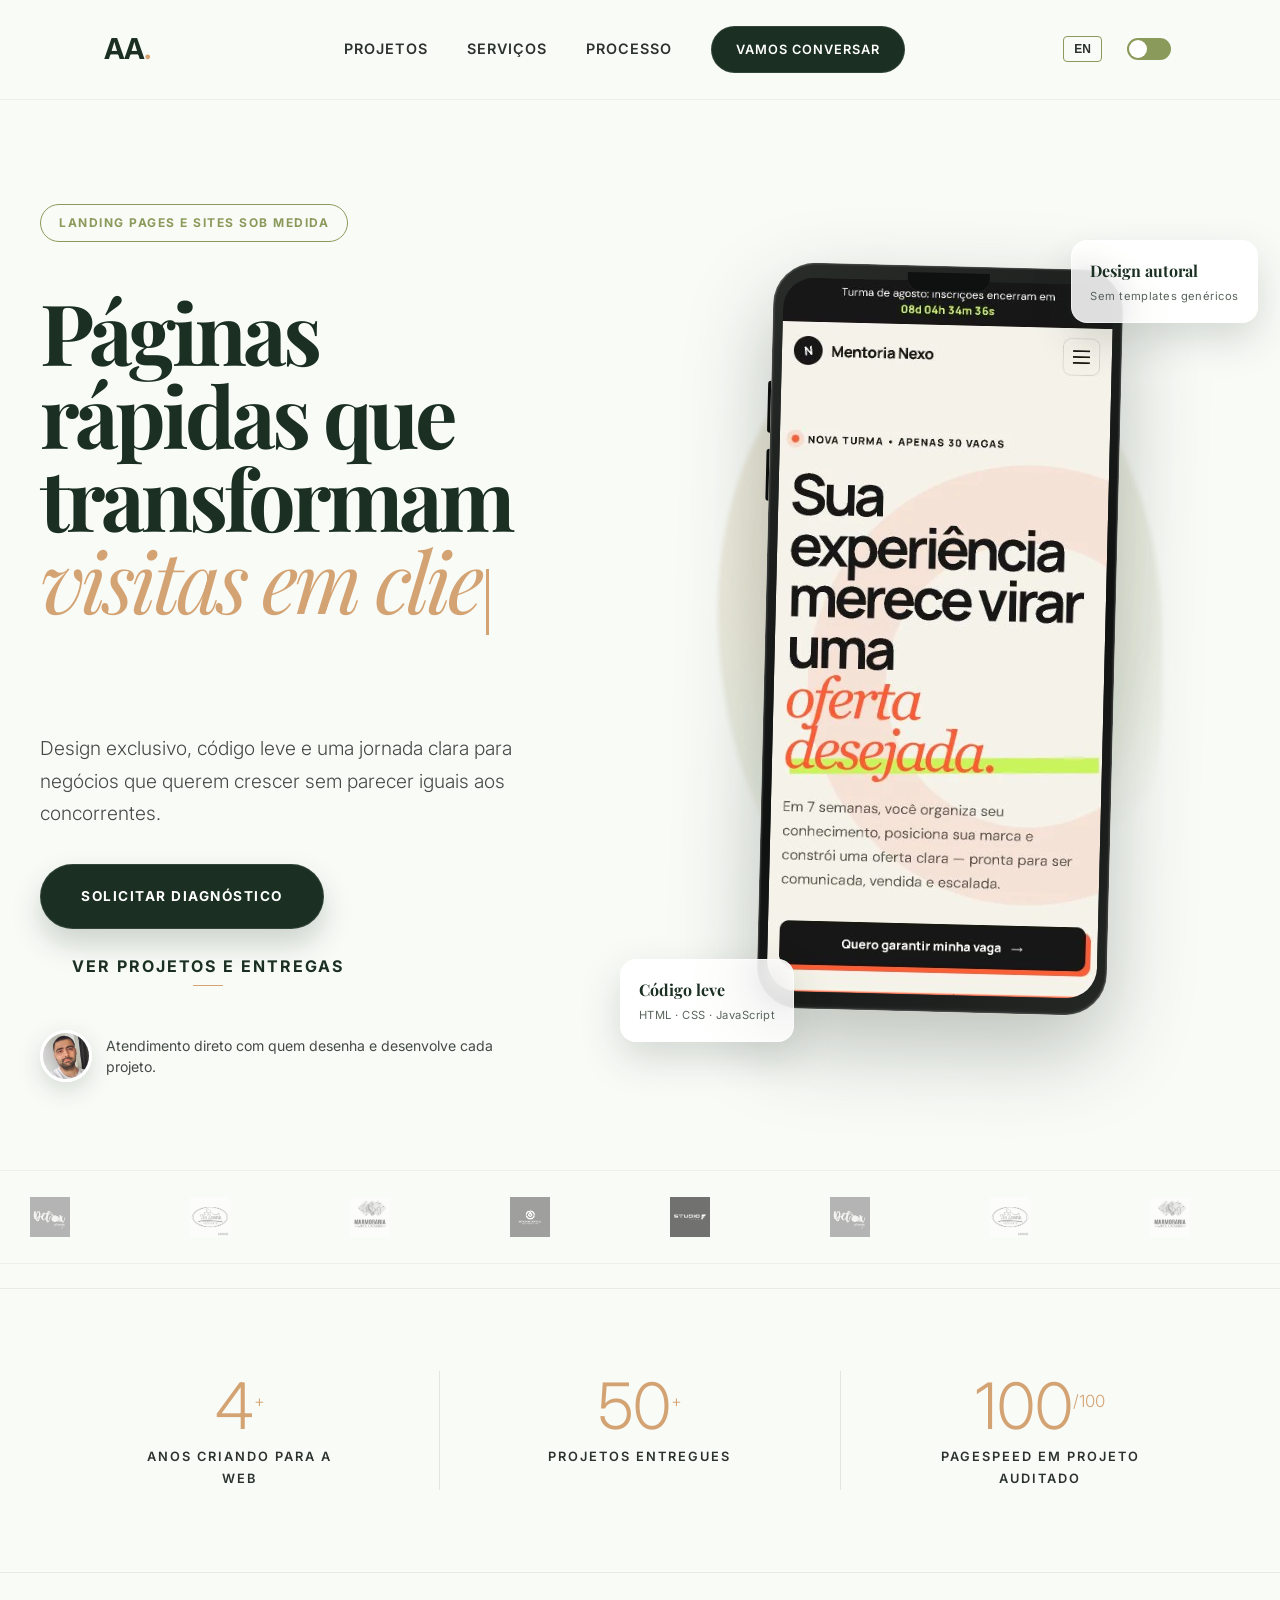
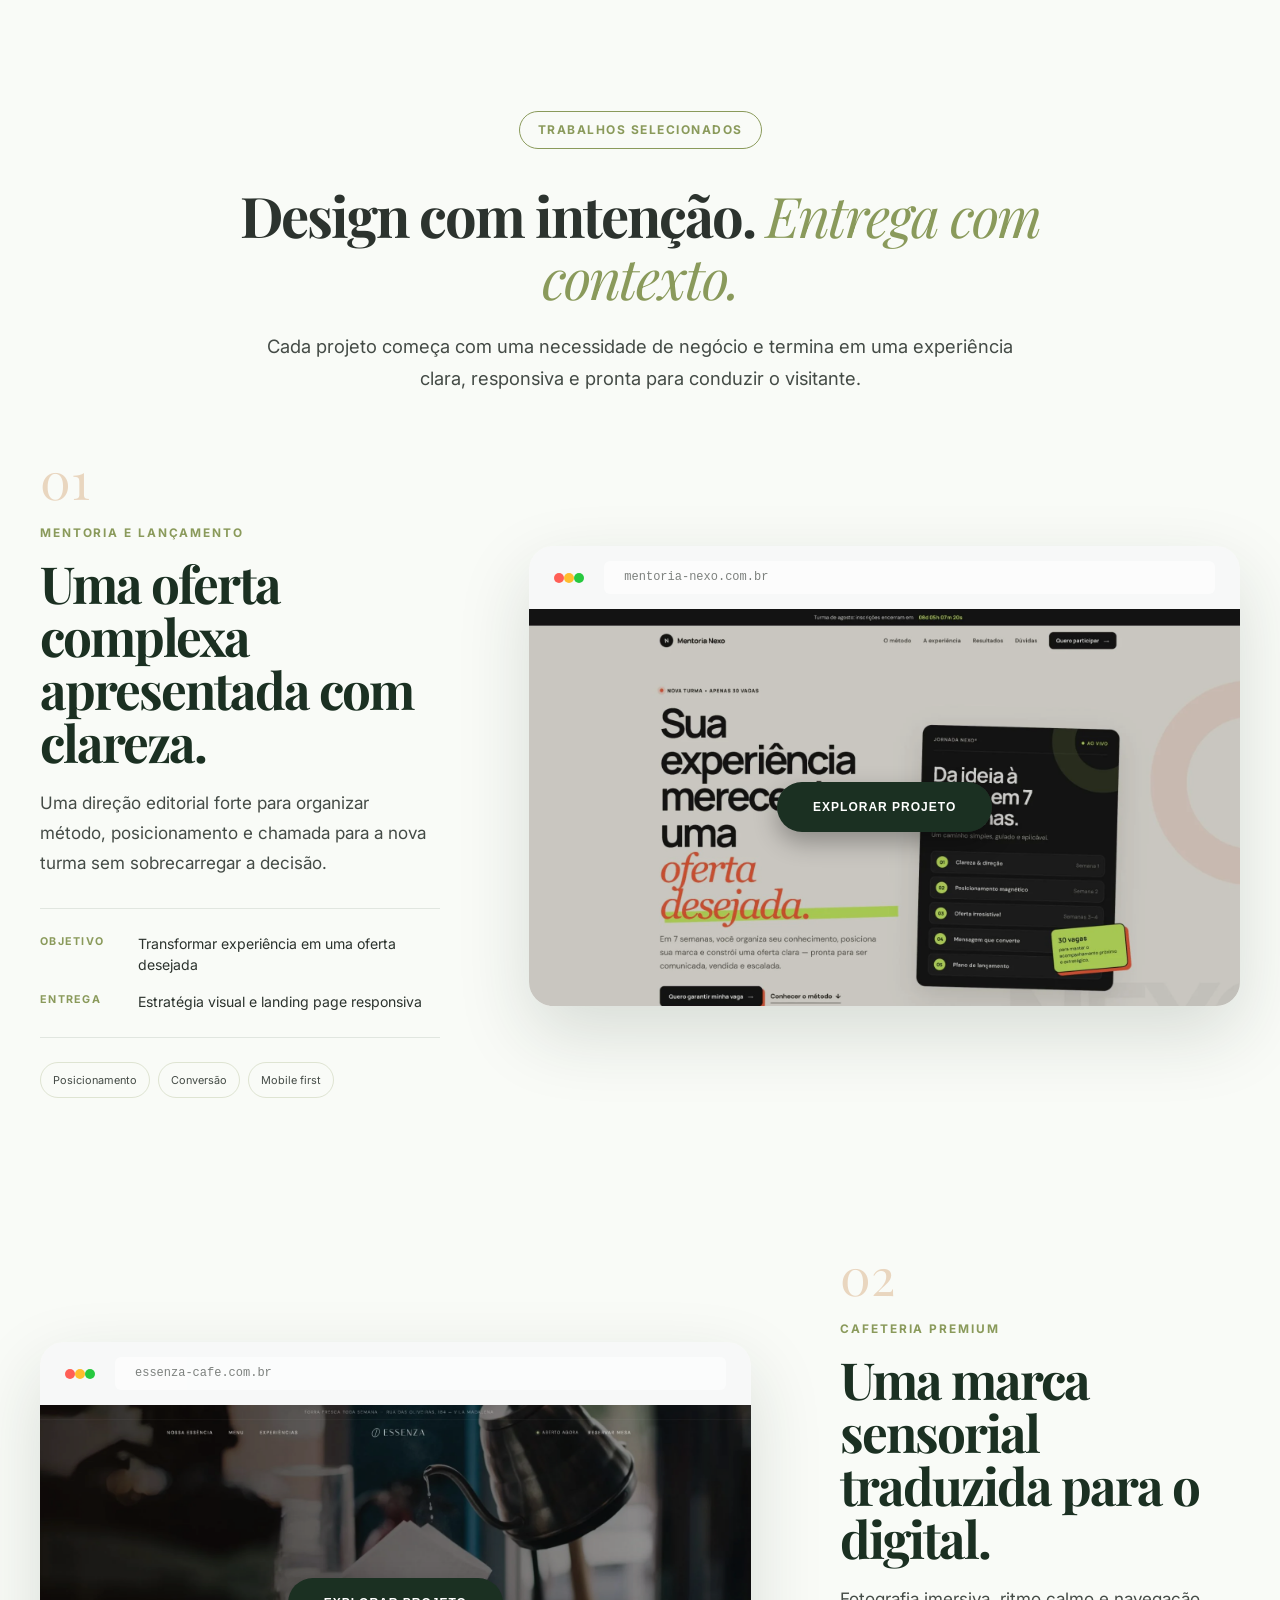
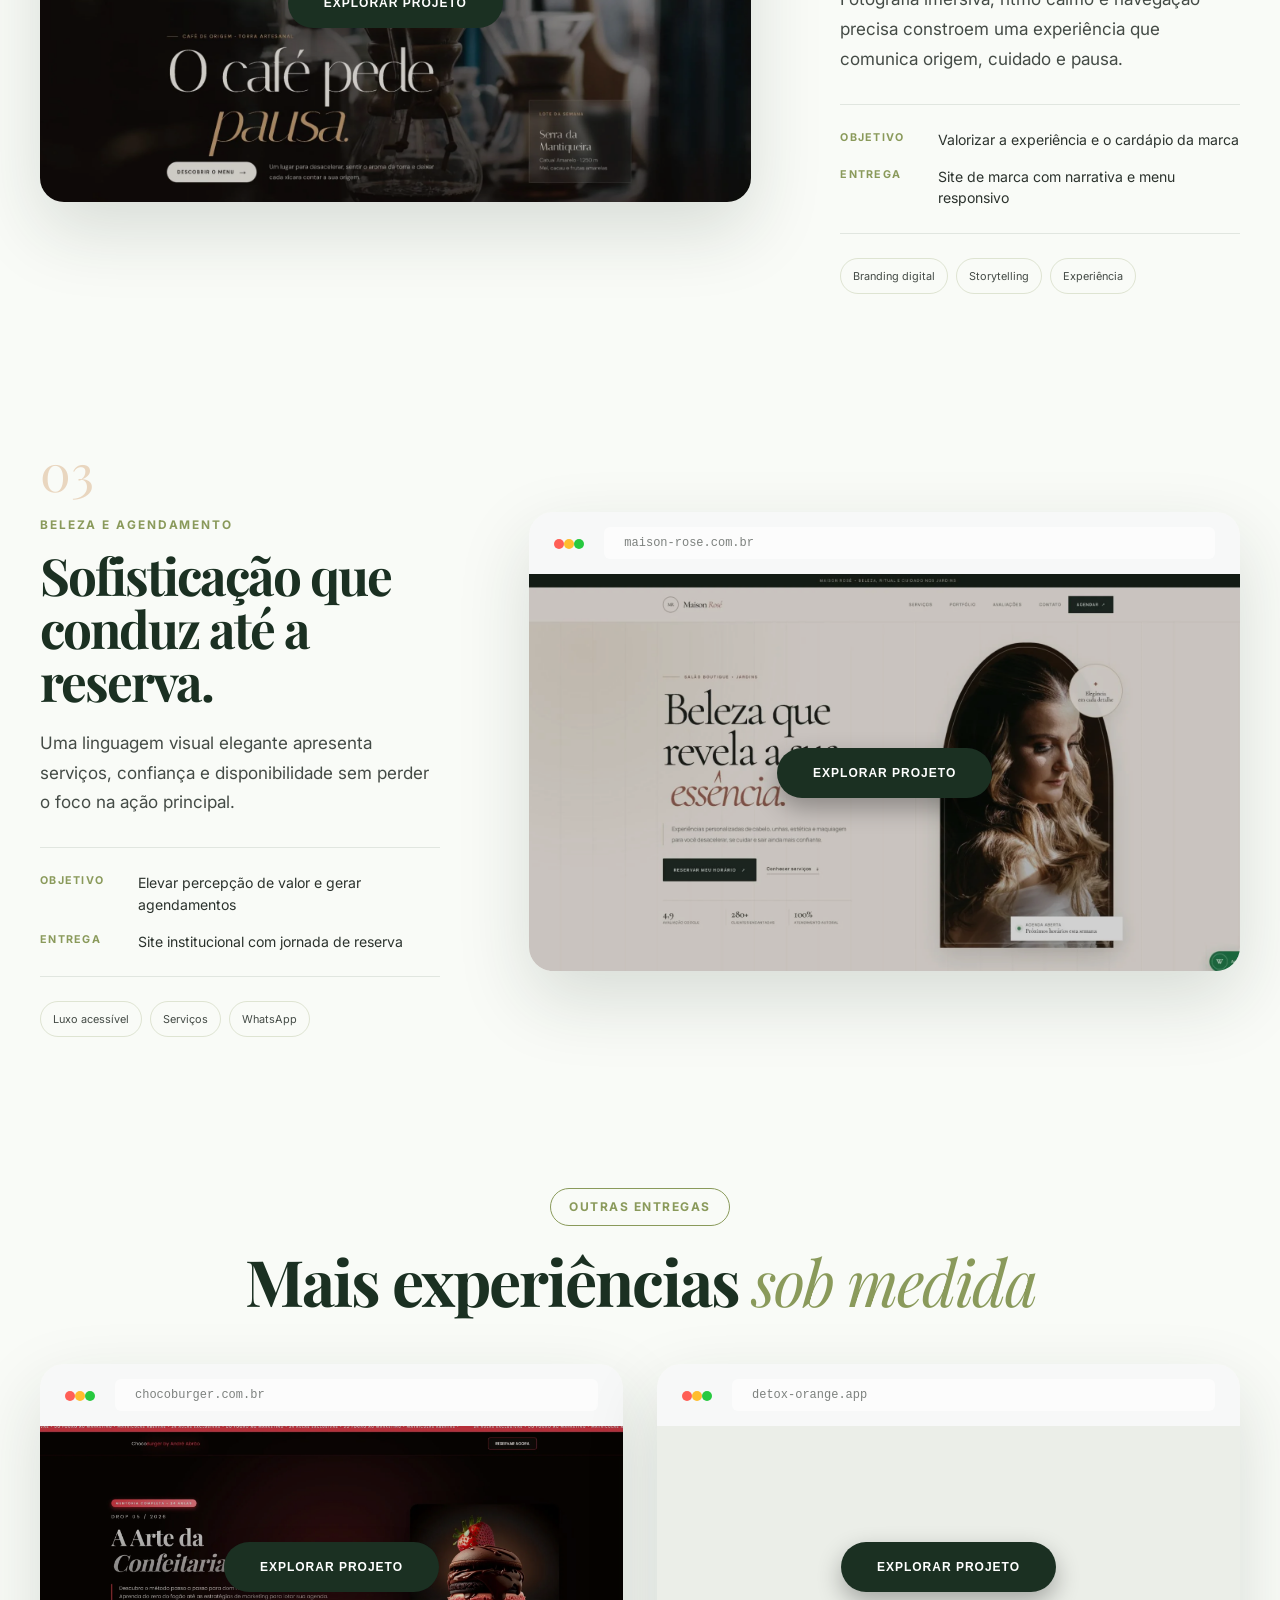
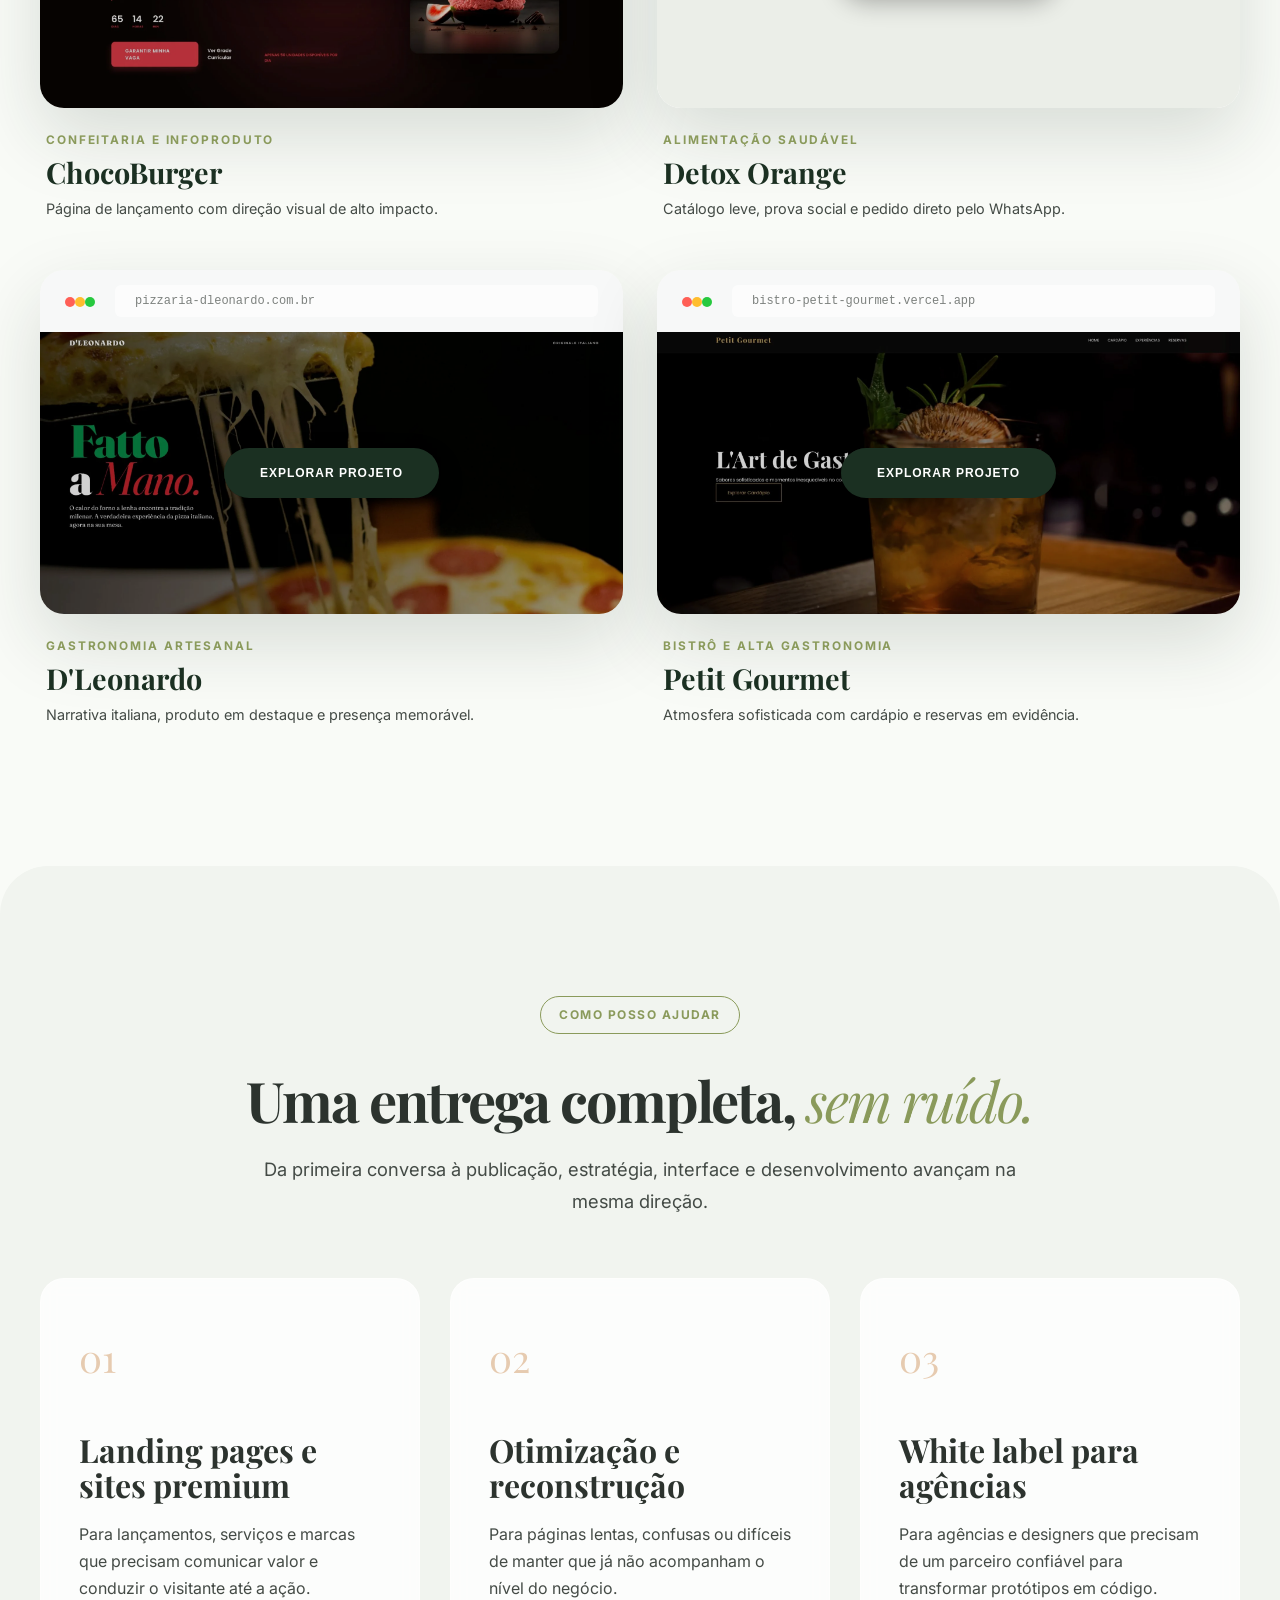
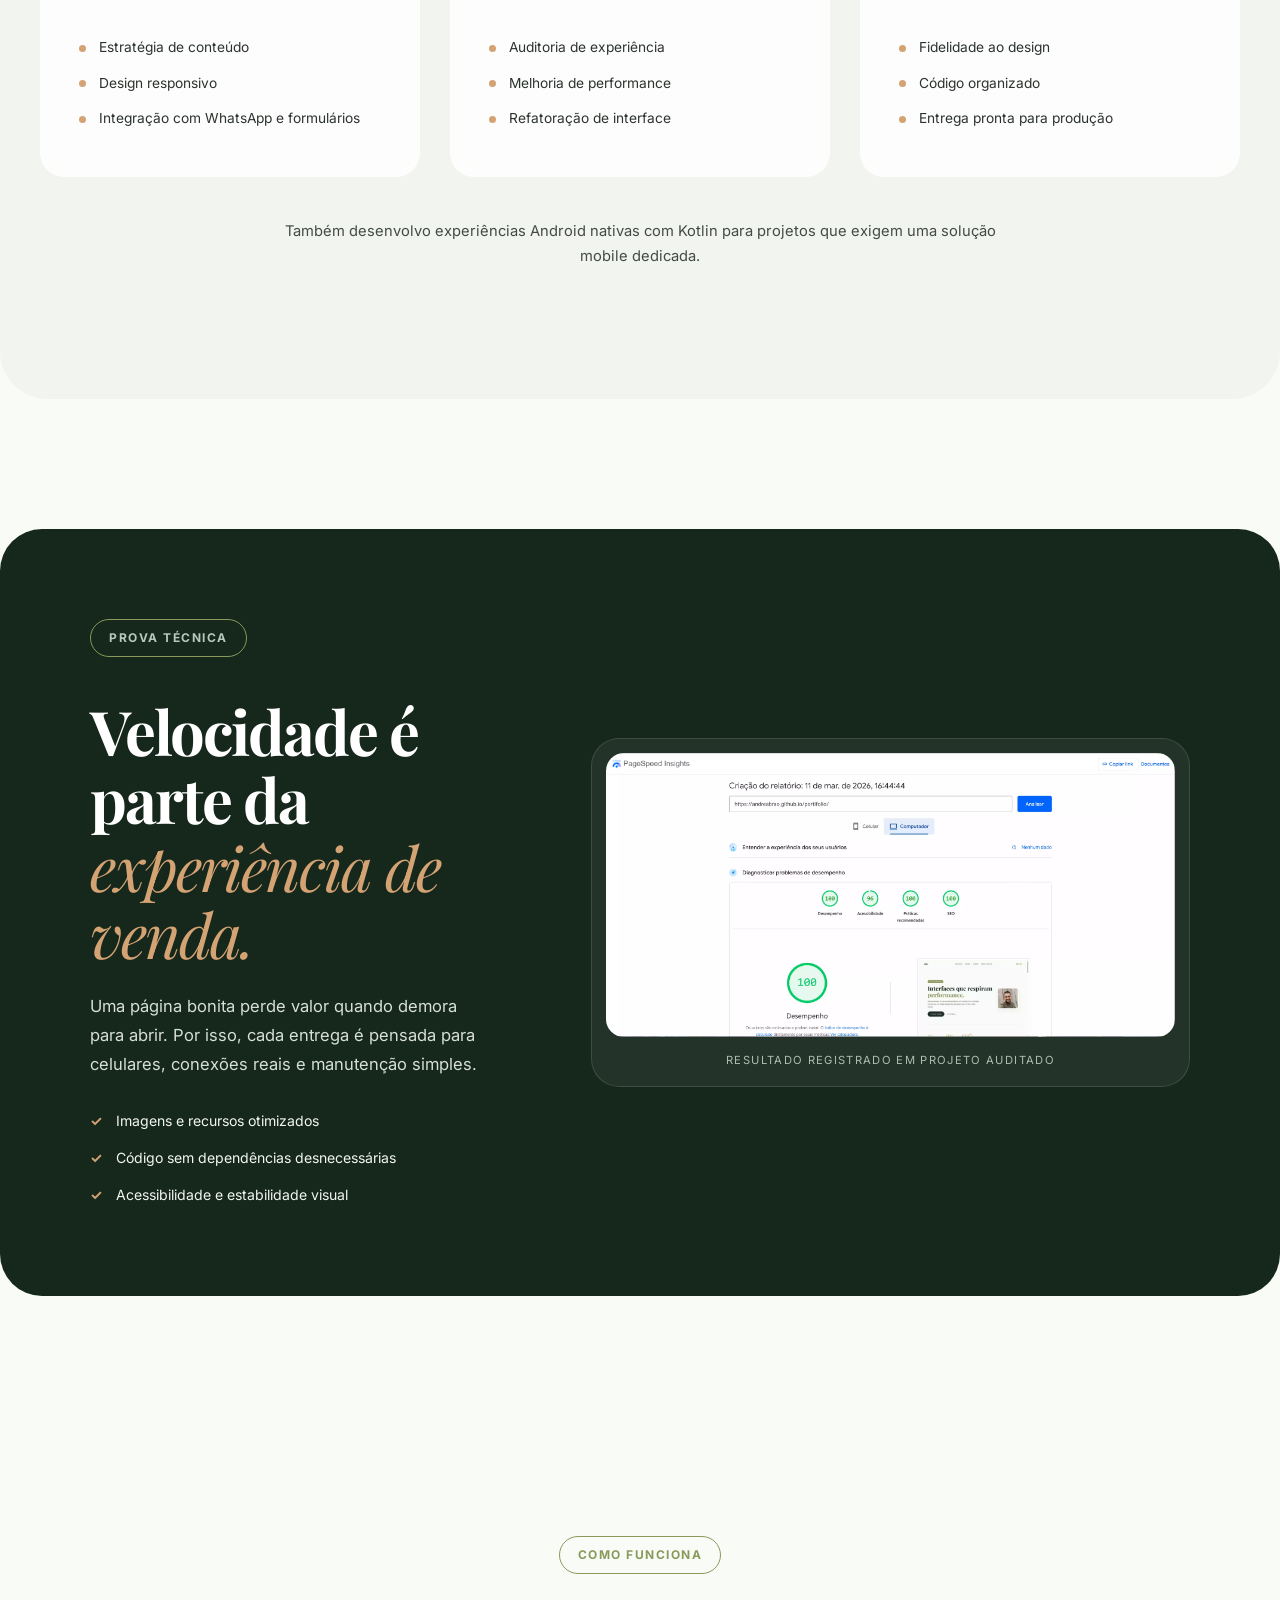
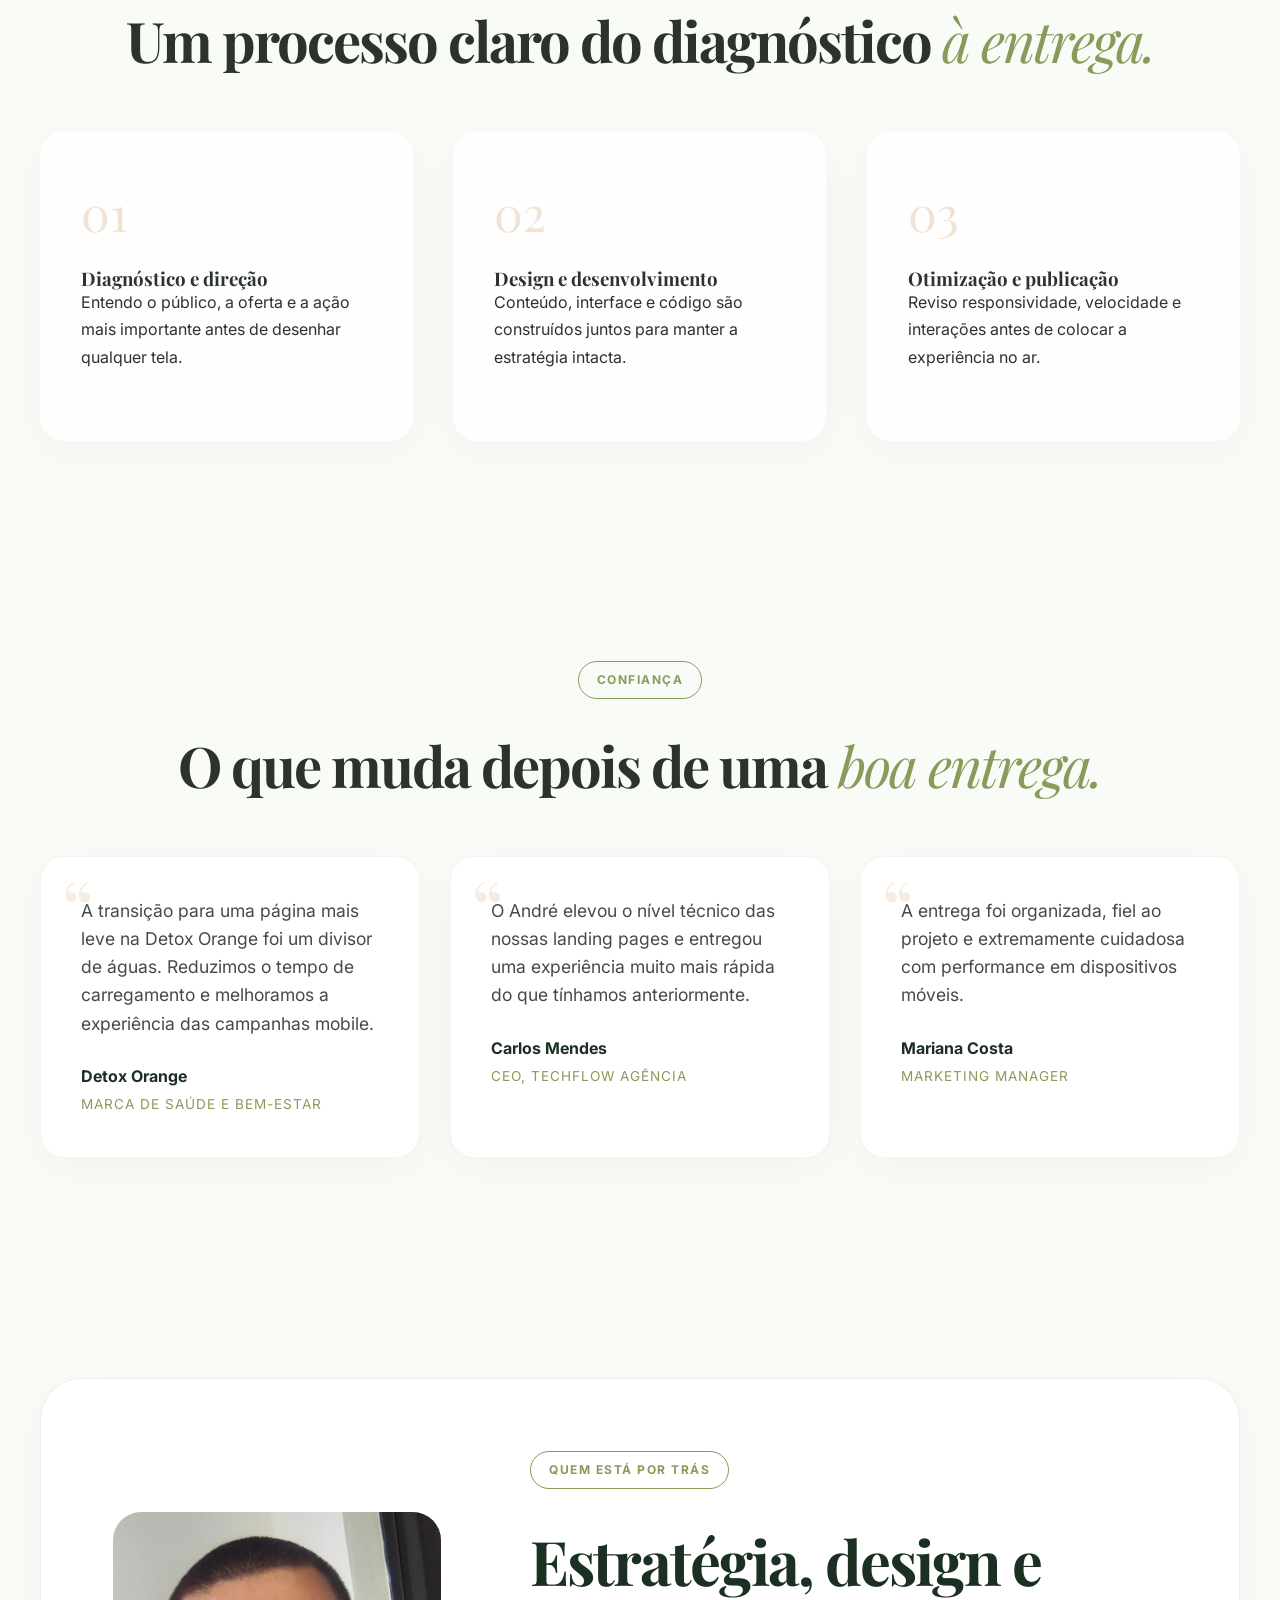
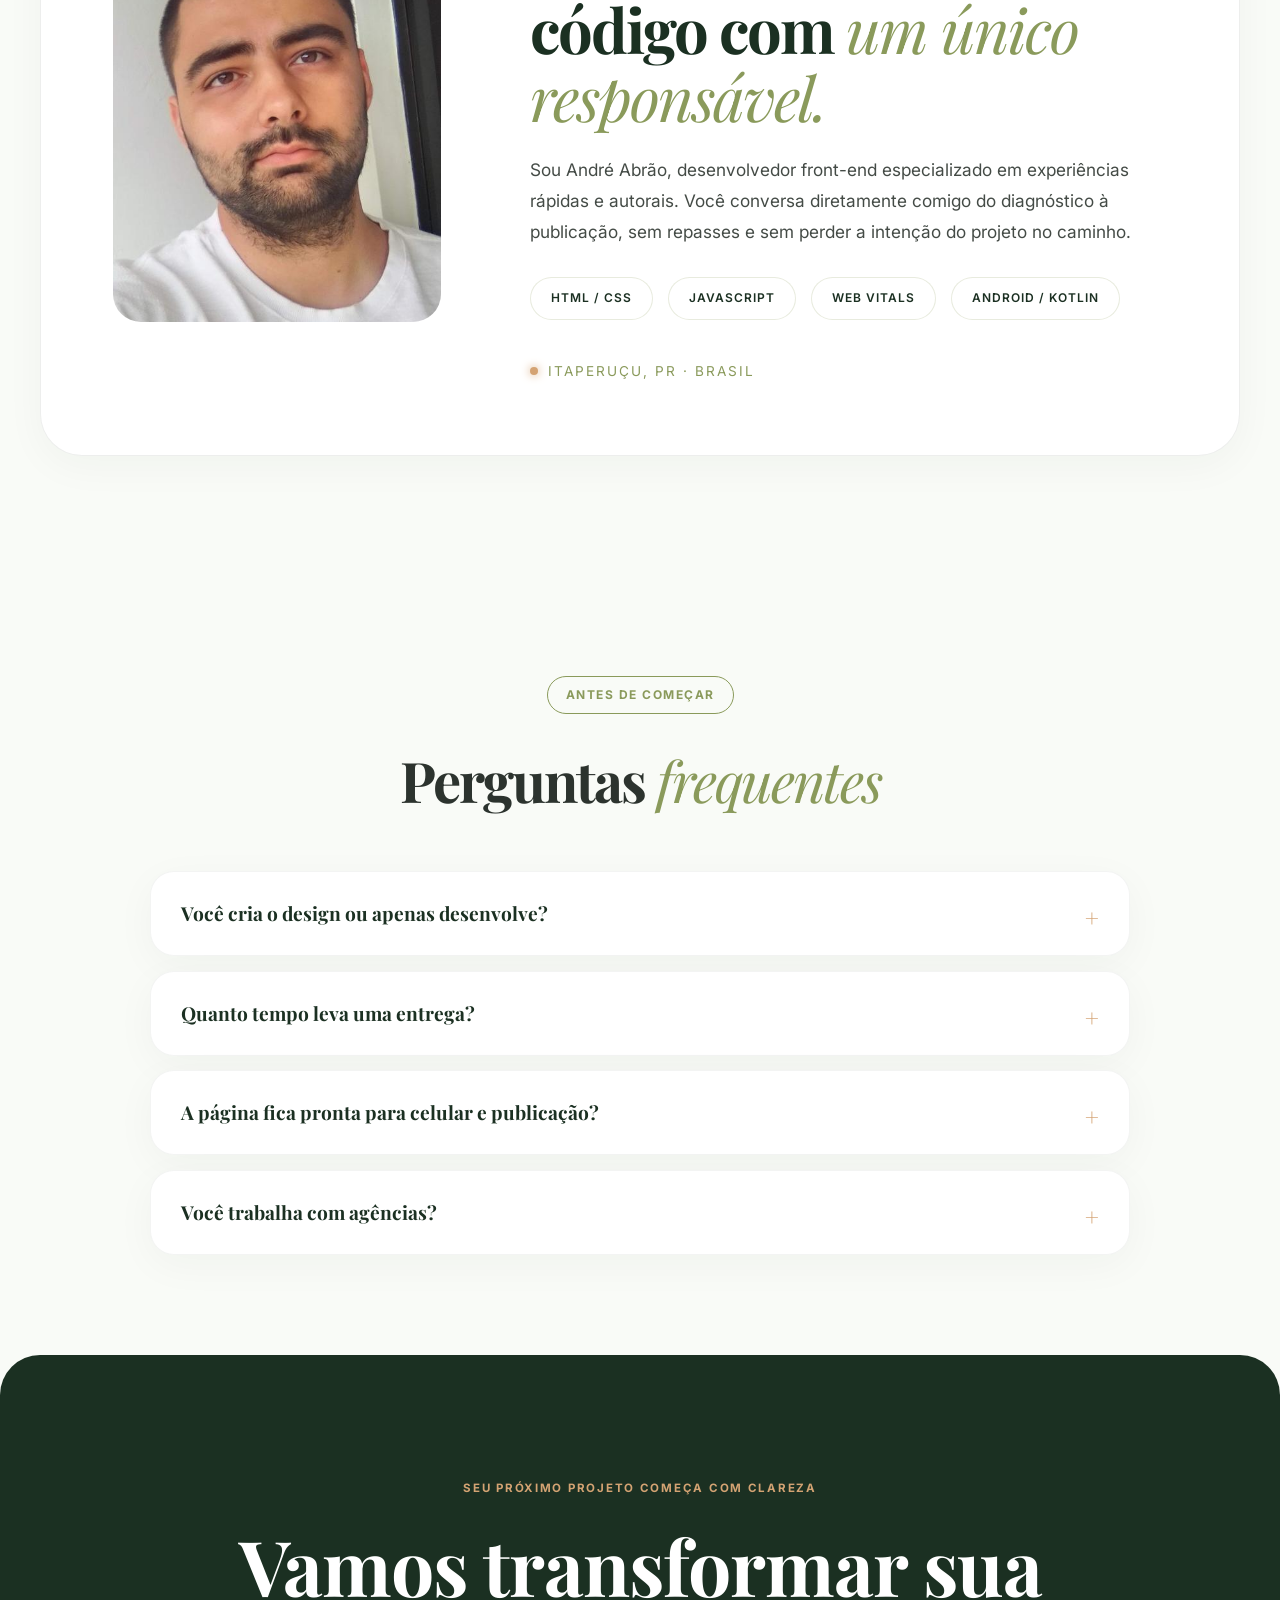
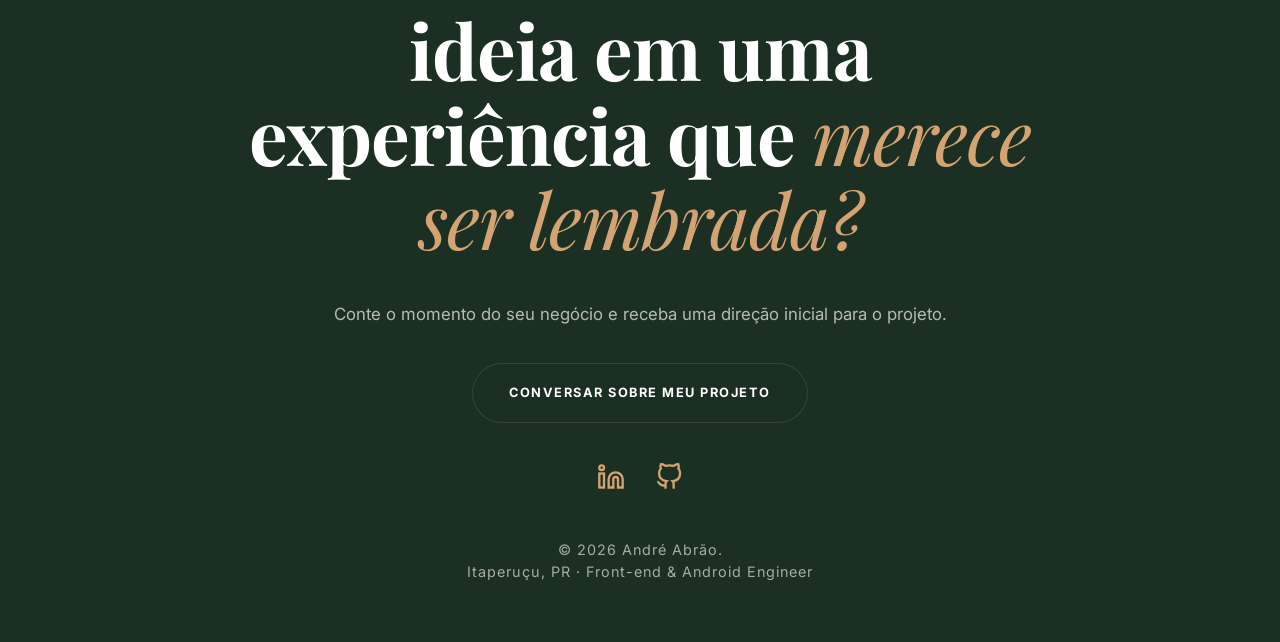
==== commit 71441d15: "Add files via upload" ====
--- a/index.html
+++ b/index.html
@@ -28,7 +28,7 @@
     <link rel="icon" href="data:image/svg+xml,<svg xmlns=%22http://www.w3.org/2000/svg%22 viewBox=%220 0 100 100%22><text y=%22.9em%22 font-size=%2280%22>AA.</text></svg>">
     <link href="https://fonts.googleapis.com/css2?family=Inter:wght@300;400;600;700&family=Playfair+Display:ital,wght@0,700;1,400&display=swap" rel="stylesheet">
     <link rel="stylesheet" href="style.css">
-    <link rel="stylesheet" href="fixes.css?v=20260810n">
+    <link rel="stylesheet" href="fixes.css?v=20260810p">
 </head>
 <body>
     <div id="magnetic-cursor"></div>
--- a/fixes.css
+++ b/fixes.css
@@ -1231,6 +1231,16 @@
         line-height: 1;
     }
 
+    .hero-conversion h1 .hero-typing-line {
+        height: 2.2em;
+        min-height: 2.2em;
+        overflow: hidden;
+    }
+
+    .hero-conversion h1 .typing-caret {
+        display: none;
+    }
+
     .hero-conversion .hero-text {
         font-size: 1.03rem;
     }
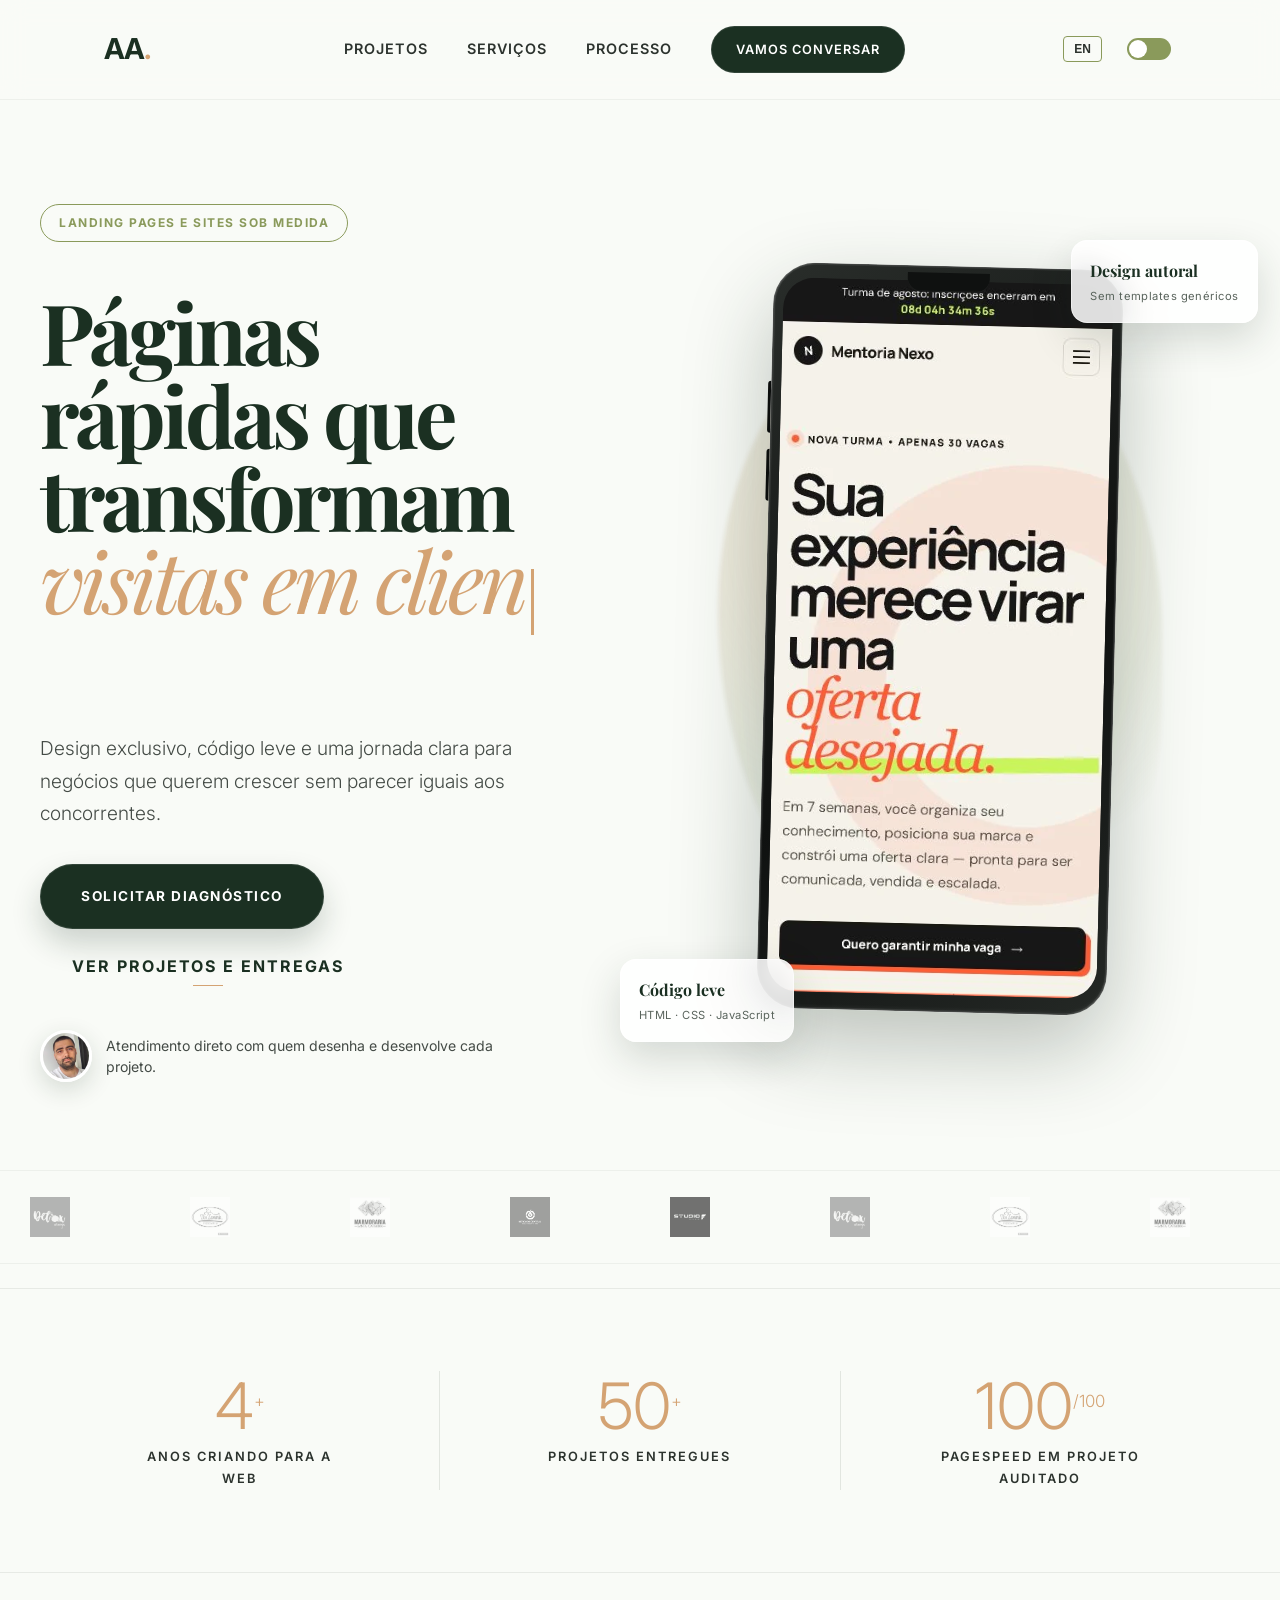
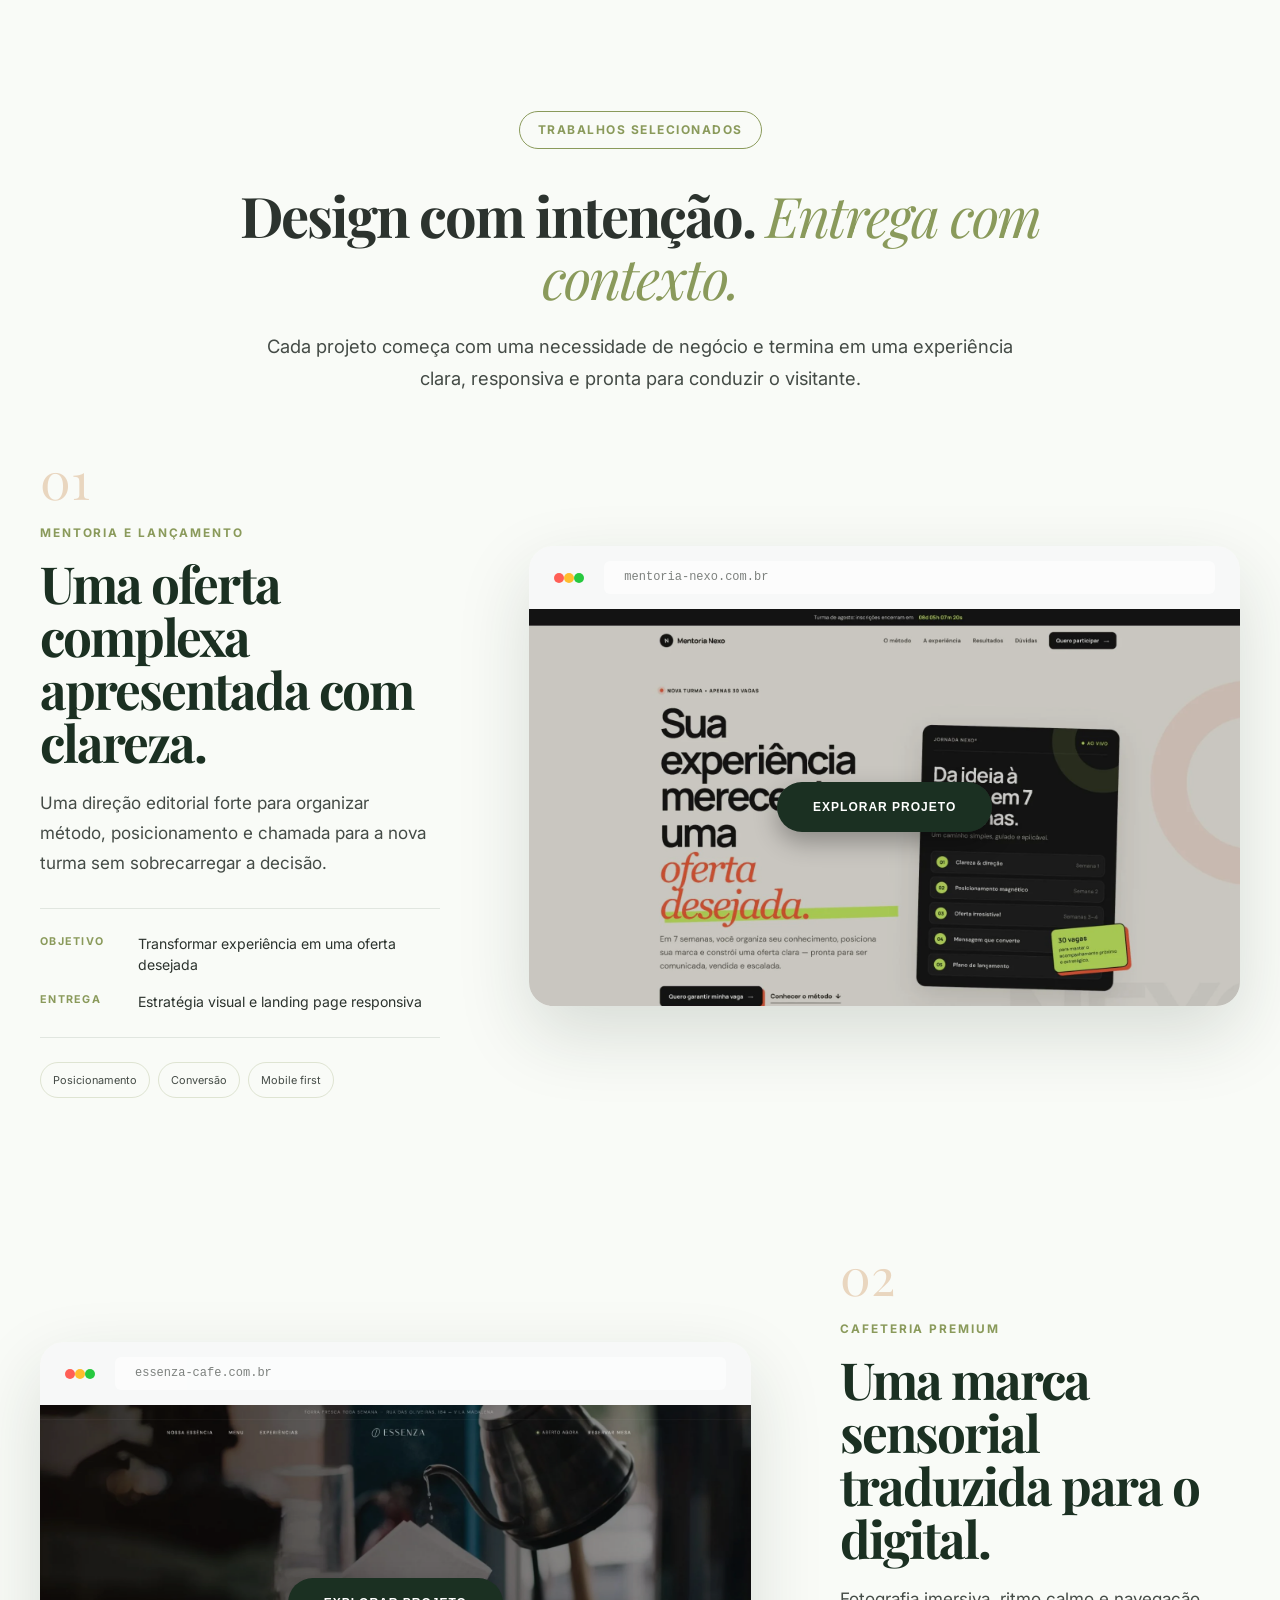
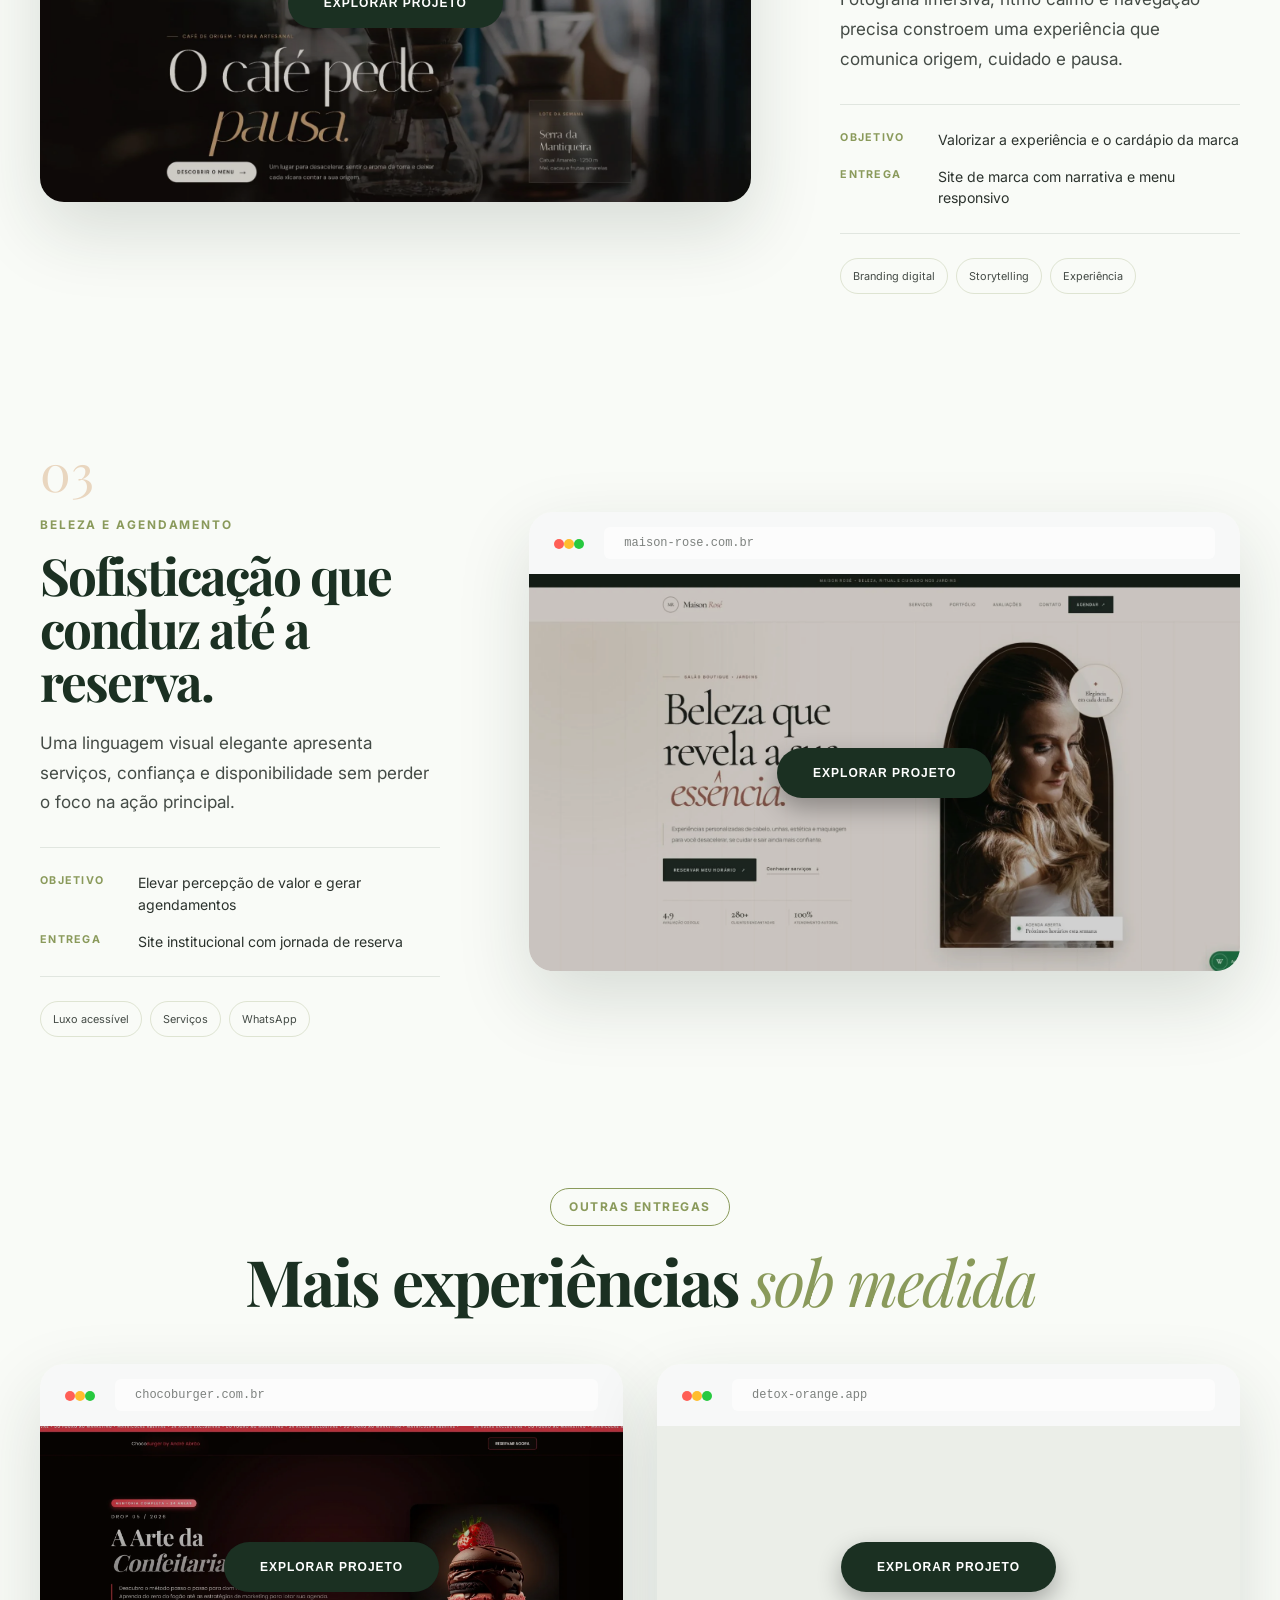
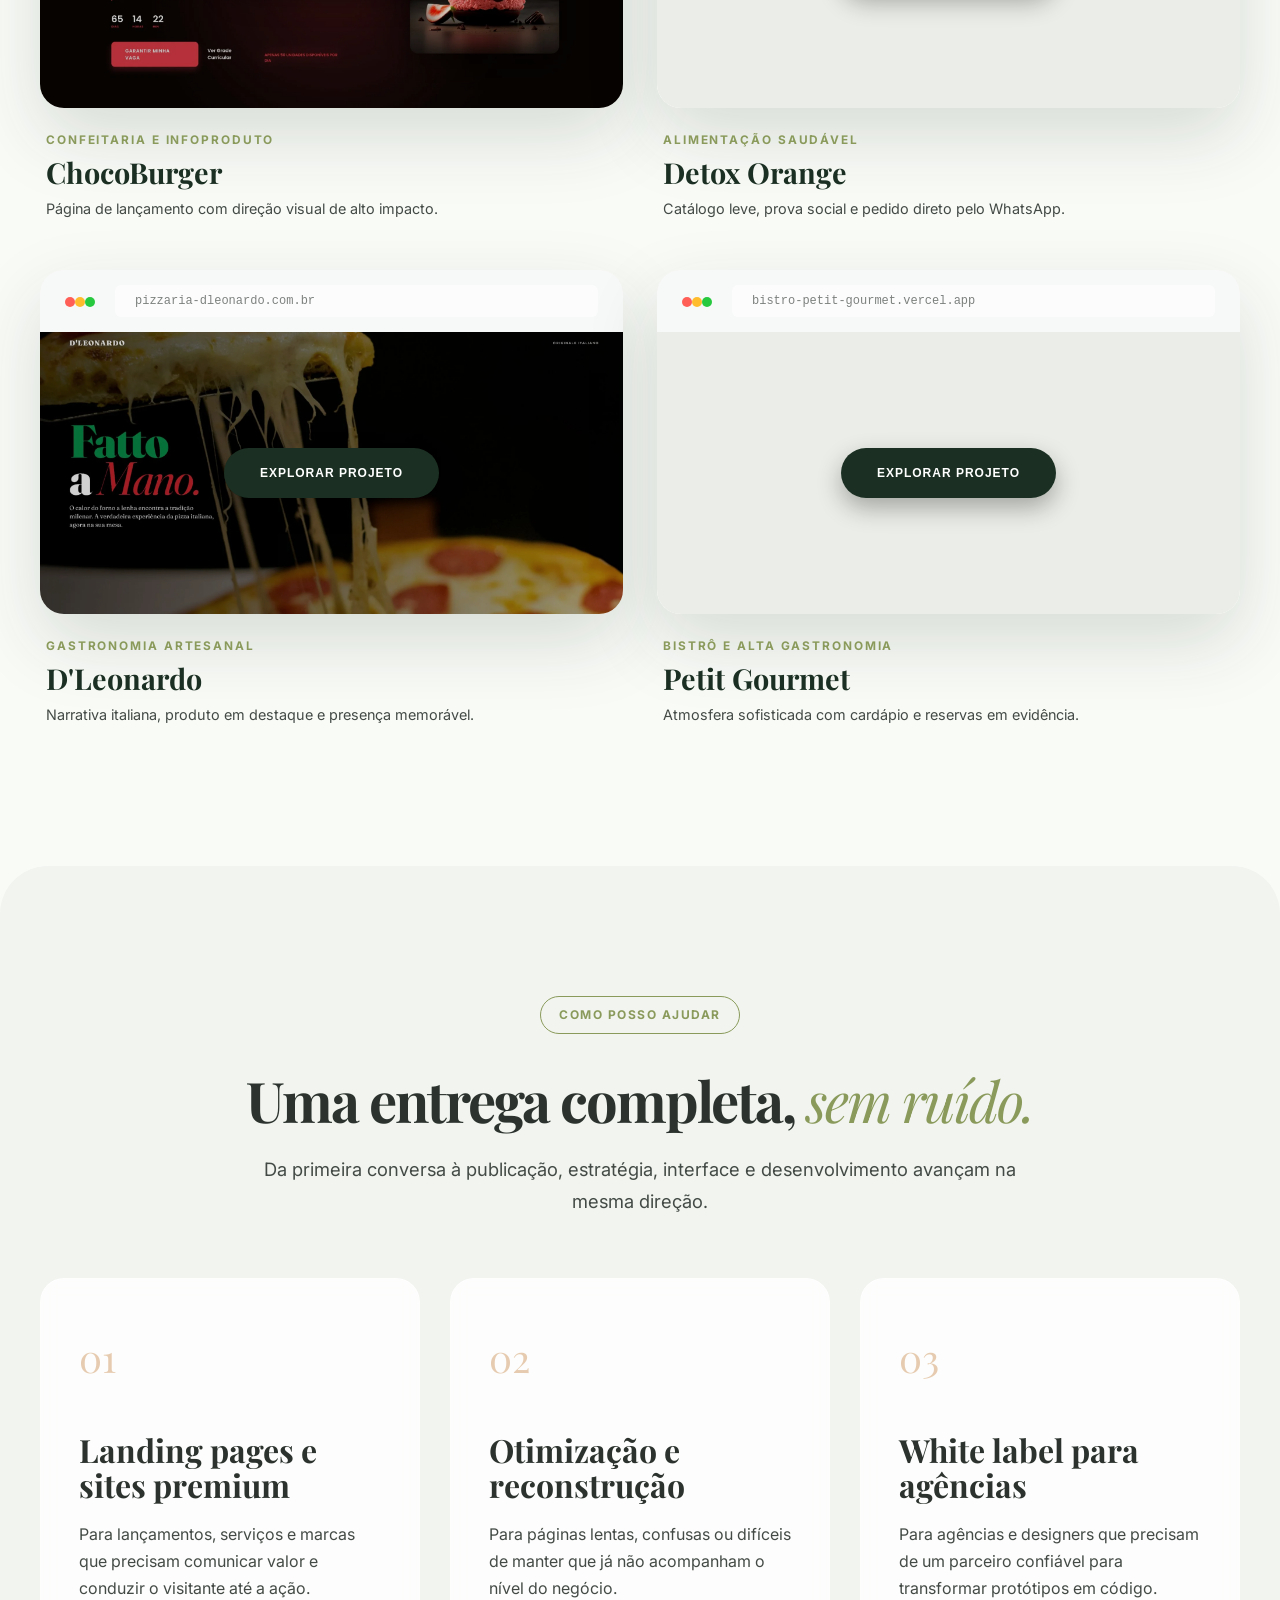
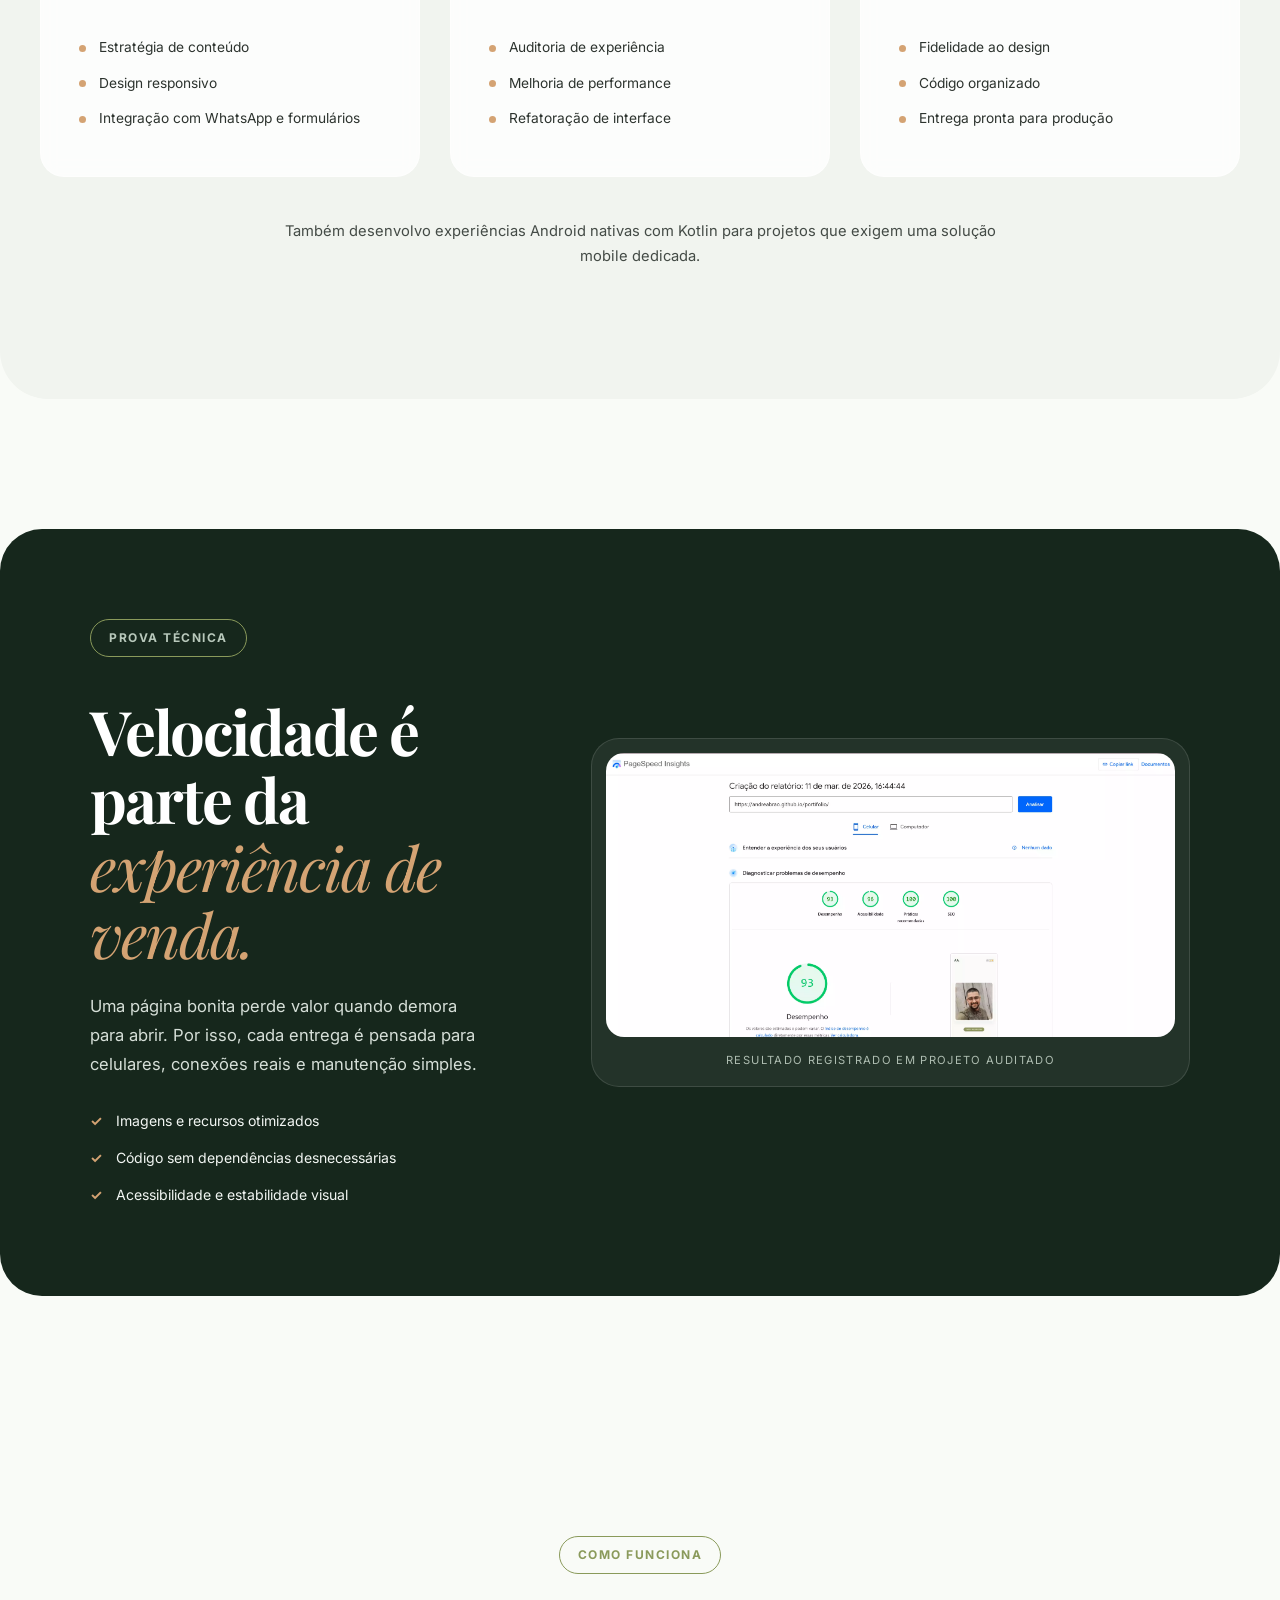
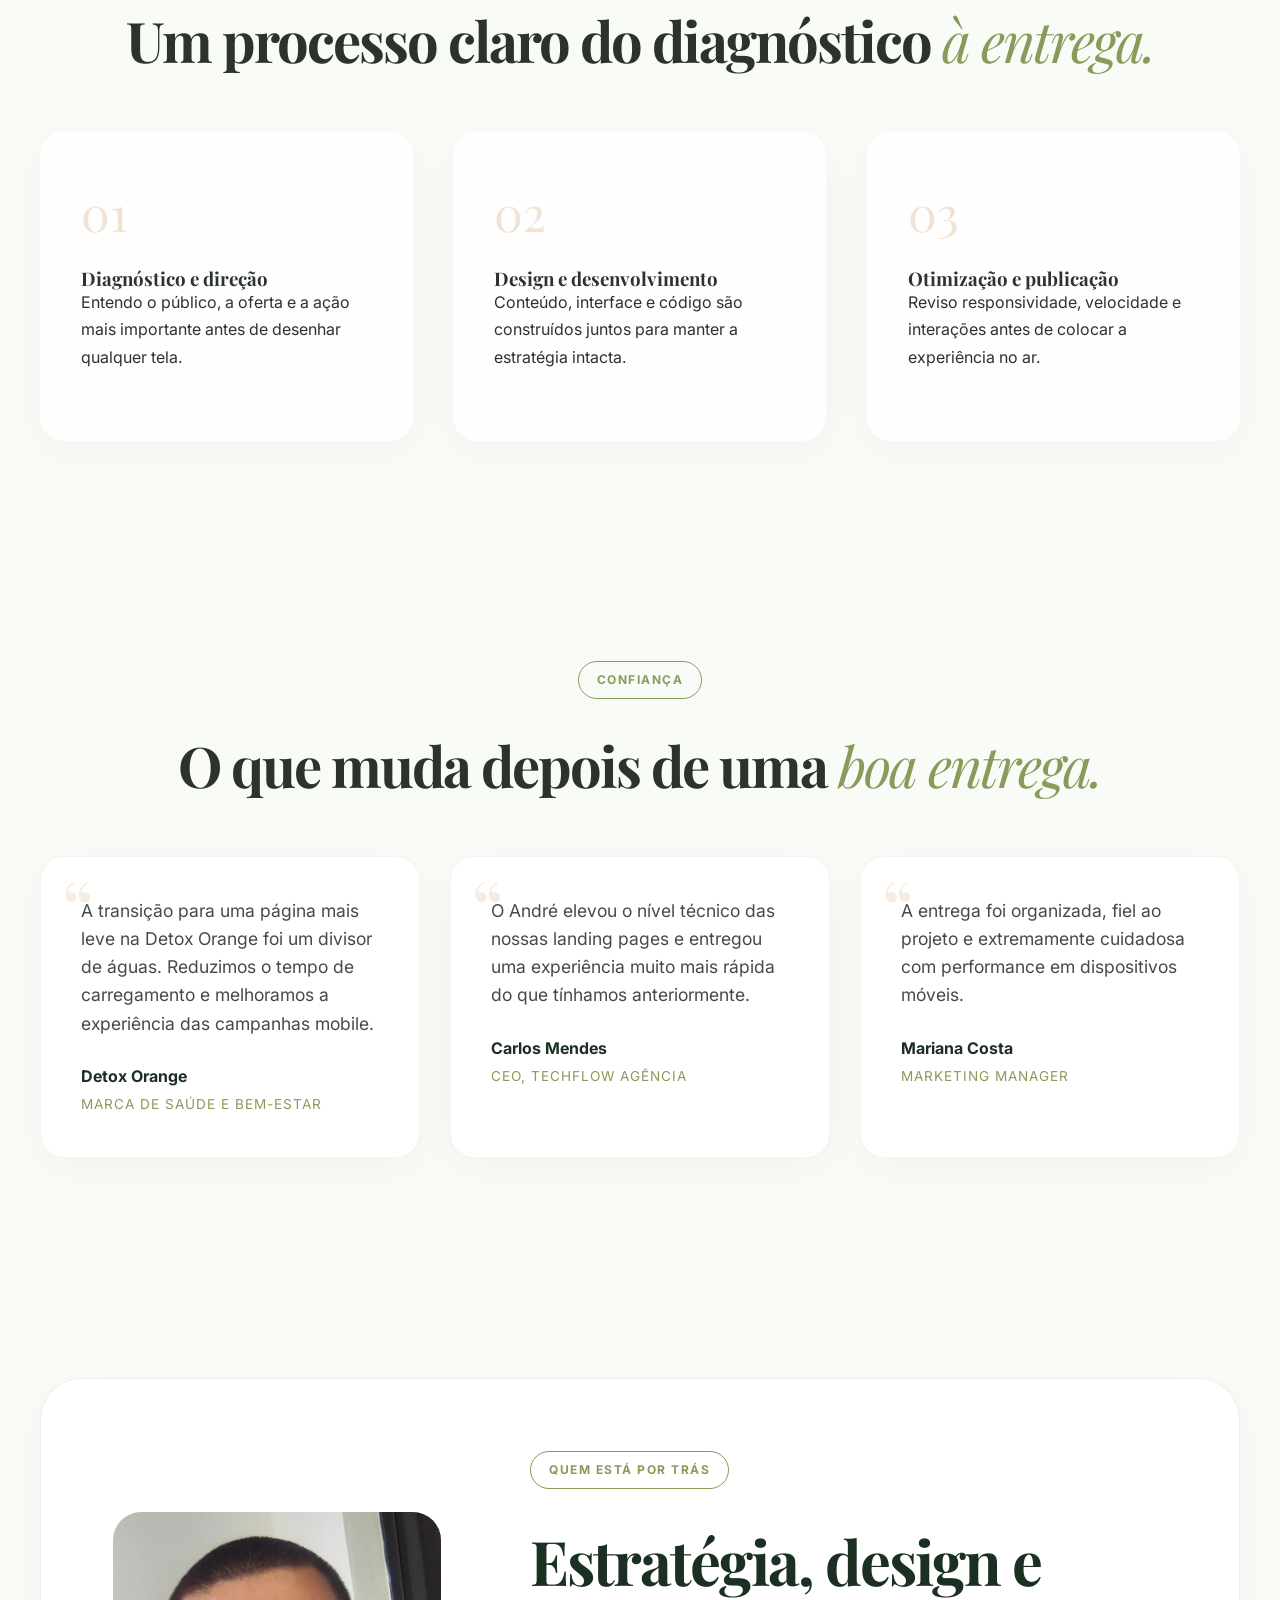
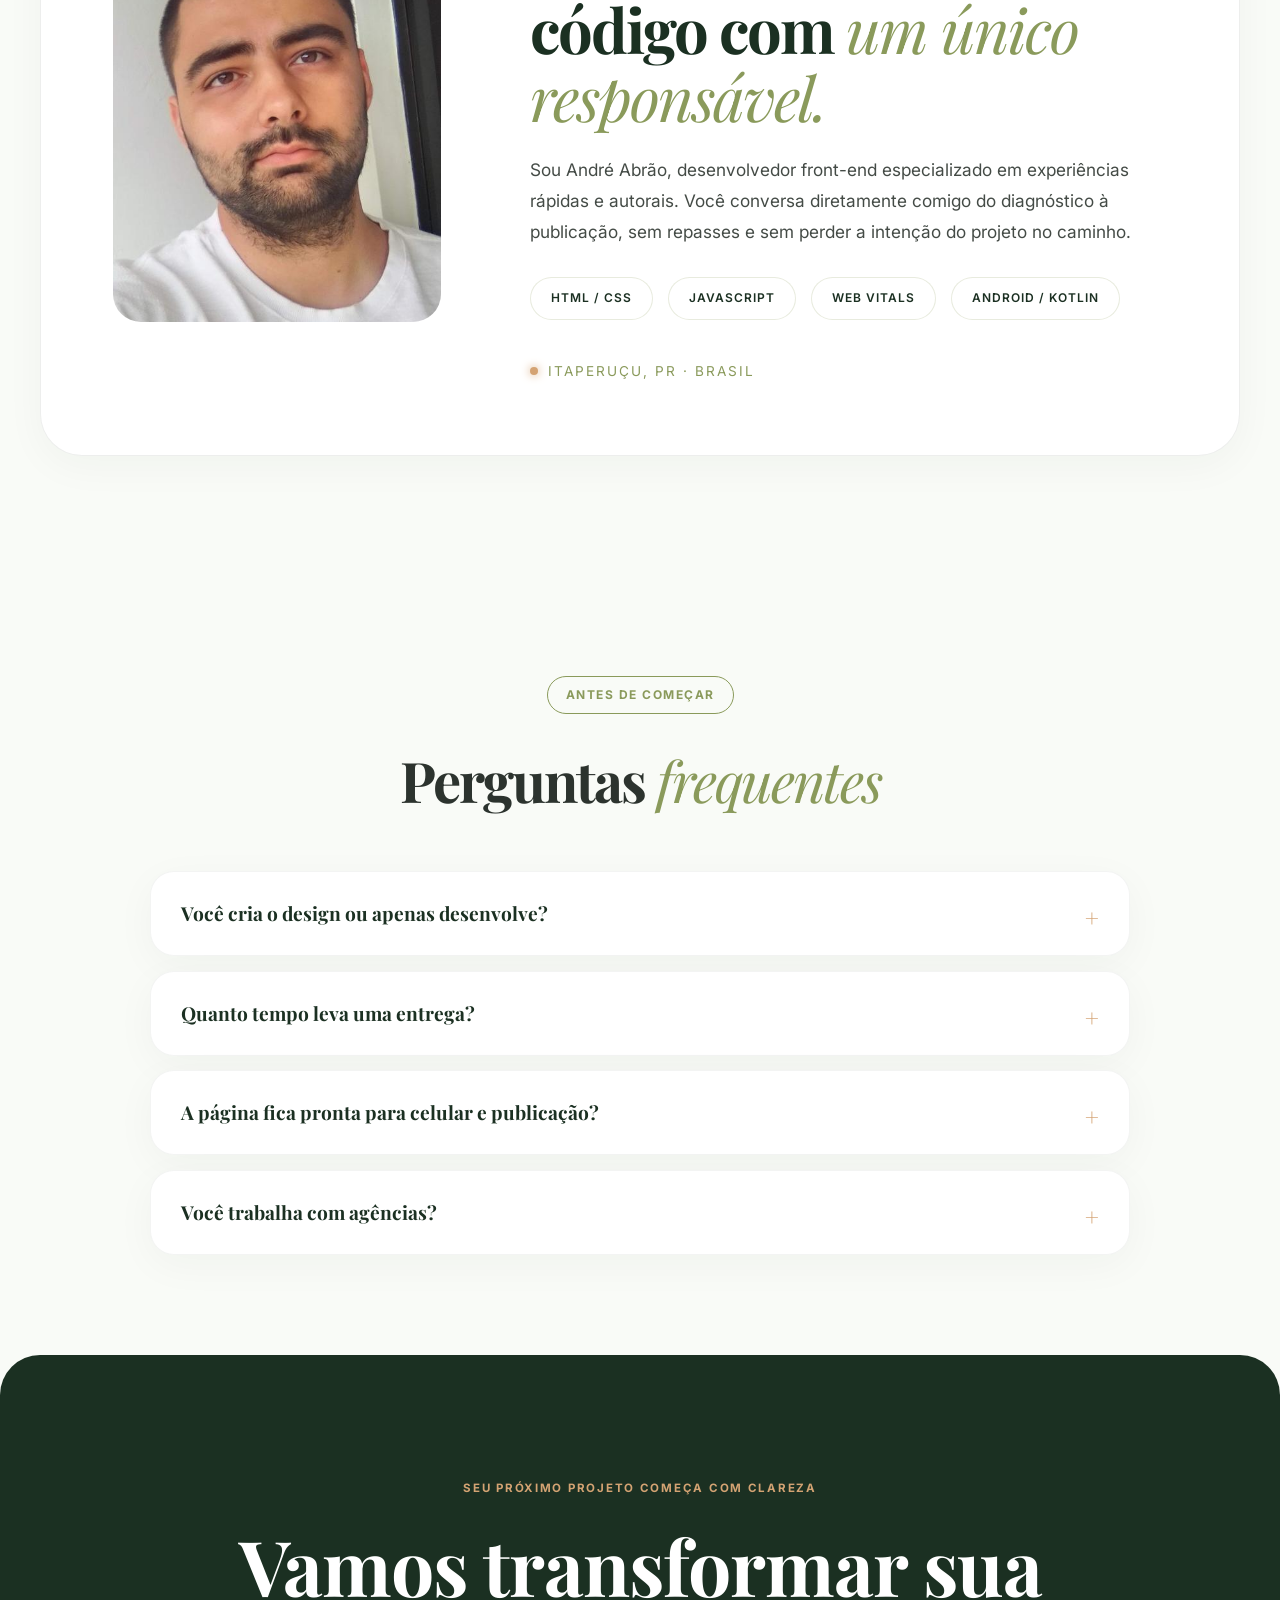
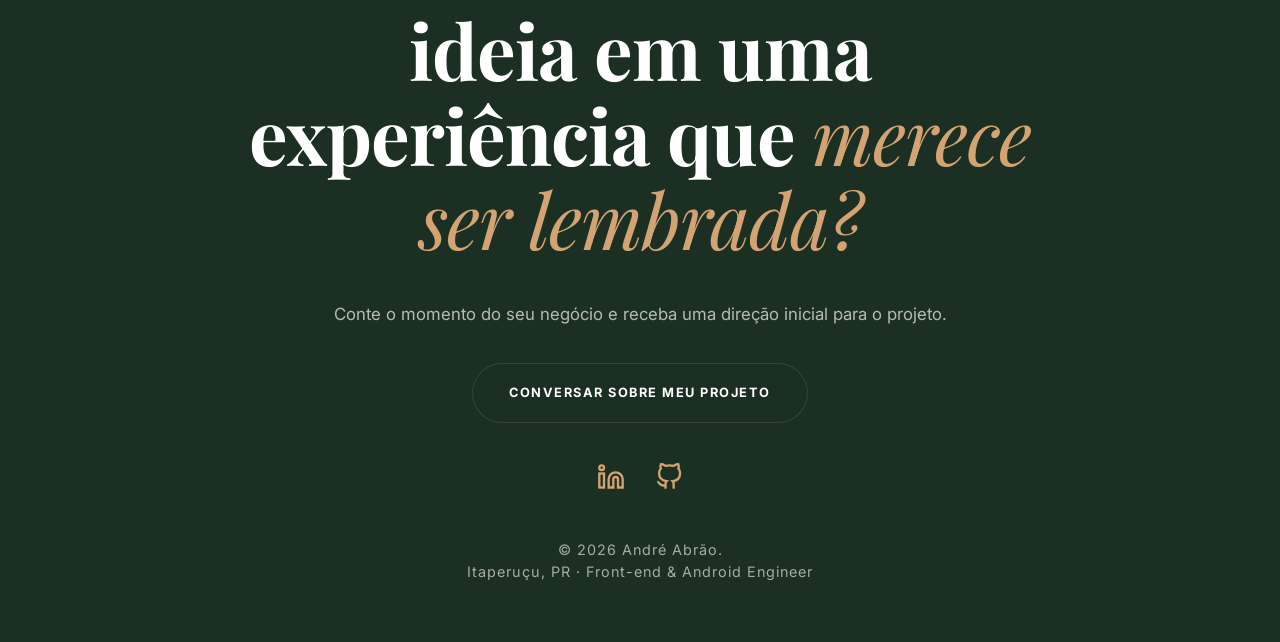
==== commit 82748482: "Add files via upload" ====
--- a/index.html
+++ b/index.html
@@ -28,7 +28,7 @@
     <link rel="icon" href="data:image/svg+xml,<svg xmlns=%22http://www.w3.org/2000/svg%22 viewBox=%220 0 100 100%22><text y=%22.9em%22 font-size=%2280%22>AA.</text></svg>">
     <link href="https://fonts.googleapis.com/css2?family=Inter:wght@300;400;600;700&family=Playfair+Display:ital,wght@0,700;1,400&display=swap" rel="stylesheet">
     <link rel="stylesheet" href="style.css">
-    <link rel="stylesheet" href="fixes.css?v=20260810p">
+    <link rel="stylesheet" href="fixes.css?v=20260811a">
 </head>
 <body>
     <div id="magnetic-cursor"></div>
--- a/fixes.css
+++ b/fixes.css
@@ -1390,3 +1390,376 @@
         text-align: center;
     }
 }
+
+/* Compact mobile rhythm: keeps the editorial hierarchy while shortening the journey. */
+@media (max-width: 768px) {
+    .hero-conversion {
+        padding: 40px 0 54px;
+    }
+
+    .hero-conversion .hero-layout {
+        gap: 26px;
+    }
+
+    .hero-conversion h1 {
+        margin: 22px 0;
+        font-size: clamp(2.9rem, 13.2vw, 3.6rem);
+        letter-spacing: -2.5px;
+    }
+
+    .hero-conversion h1 .hero-typing-line {
+        height: 2.2em;
+        min-height: 2.2em;
+    }
+
+    .section-intro {
+        margin-top: 16px;
+        font-size: 1.02rem;
+        line-height: 1.6;
+    }
+
+    .hero-conversion .hero-text {
+        margin-bottom: 24px;
+        font-size: 1rem;
+        line-height: 1.6;
+    }
+
+    .hero-actions {
+        gap: 4px;
+    }
+
+    .hero-actions .btn-hire-main {
+        padding: 16px 28px;
+    }
+
+    .hero-actions .btn-secondary {
+        padding: 13px 24px;
+    }
+
+    .hero-trust {
+        gap: 12px;
+        margin-top: 22px;
+    }
+
+    .hero-trust img {
+        width: 44px;
+        height: 44px;
+    }
+
+    .hero-showcase {
+        padding: 4px 0 10px;
+    }
+
+    .showcase-mobile-frame {
+        width: min(342px, 89vw);
+        padding: 12px 8px 13px;
+        border-radius: 40px;
+    }
+
+    .showcase-mobile-frame img {
+        border-radius: 29px;
+    }
+
+    .showcase-note {
+        margin-top: 8px;
+        padding: 9px 11px;
+    }
+
+    .showcase-note strong {
+        font-size: 0.9rem;
+    }
+
+    .showcase-note span {
+        font-size: 0.64rem;
+    }
+
+    .showcase-note-bottom {
+        float: none;
+        margin-left: 6px;
+    }
+
+    .proof-stats {
+        gap: 24px;
+        padding: 42px 24px;
+    }
+
+    .proof-stats .stat-item + .stat-item {
+        padding-top: 24px;
+    }
+
+    .proof-stats .stat-item h2 {
+        font-size: 3rem;
+    }
+
+    #projetos.portfolio-section {
+        padding: 64px 16px;
+    }
+
+    .portfolio-heading {
+        margin-bottom: 48px !important;
+    }
+
+    .featured-projects {
+        gap: 64px;
+    }
+
+    .case-study,
+    .case-study-reverse {
+        gap: 28px;
+    }
+
+    .project-number {
+        margin-bottom: 12px;
+        font-size: 2.7rem;
+    }
+
+    .case-study-copy h3 {
+        margin: 10px 0 14px;
+        font-size: clamp(2.25rem, 10.5vw, 3rem);
+    }
+
+    .case-study-copy > p:not(.project-category) {
+        font-size: 1rem;
+        line-height: 1.62;
+    }
+
+    .project-facts {
+        gap: 12px;
+        margin-top: 22px;
+        padding: 18px 0;
+    }
+
+    .project-tags {
+        gap: 6px;
+        margin-top: 18px;
+    }
+
+    .project-tags span {
+        padding: 6px 10px;
+    }
+
+    #projetos .featured-projects .iframe-wrapper,
+    #projetos .other-projects-grid .iframe-wrapper {
+        height: clamp(220px, 58vw, 250px);
+    }
+
+    .other-projects-heading {
+        margin: 70px 0 32px;
+    }
+
+    .other-projects-grid {
+        gap: 38px;
+    }
+
+    .compact-project-copy {
+        padding: 16px 4px 0;
+    }
+
+    .compact-project-copy h3 {
+        margin: 5px 0;
+    }
+
+    #servicos.services-section {
+        padding: 64px 0;
+    }
+
+    #servicos .section-header {
+        margin-bottom: 40px;
+    }
+
+    #servicos .section-header h2 {
+        font-size: clamp(2.55rem, 11.5vw, 3rem);
+    }
+
+    .strategic-services {
+        gap: 20px;
+    }
+
+    .strategic-services .service-card {
+        padding: 30px 24px;
+    }
+
+    .service-kicker {
+        margin-bottom: 16px;
+        font-size: 2.05rem;
+    }
+
+    .strategic-services h3 {
+        margin-bottom: 12px;
+        font-size: 1.7rem;
+    }
+
+    .strategic-services ul {
+        gap: 9px;
+        padding-top: 22px;
+    }
+
+    .secondary-capability {
+        margin-top: 28px;
+    }
+
+    .performance-proof {
+        gap: 32px;
+        margin-top: 60px;
+        margin-bottom: 60px;
+        padding: 32px 22px;
+    }
+
+    .performance-copy h2 {
+        margin: 14px 0 18px;
+        font-size: 2.55rem;
+        line-height: 1.05;
+    }
+
+    .performance-copy > p {
+        line-height: 1.62;
+    }
+
+    .proof-list {
+        gap: 10px;
+        margin-top: 22px;
+    }
+
+    .performance-visual {
+        padding: 10px;
+    }
+
+    .audit-caption {
+        padding-top: 10px;
+    }
+
+    .process-section,
+    .testimonials-section,
+    .about-section-refined,
+    .faq-section {
+        padding-top: 60px;
+        padding-bottom: 60px;
+    }
+
+    .process-section .section-header,
+    .testimonials-section .section-header,
+    .faq-section .section-header {
+        margin-bottom: 38px;
+    }
+
+    .process-section .section-header h2,
+    .testimonials-section .section-header h2,
+    .faq-section .section-header h2 {
+        font-size: clamp(2.5rem, 11.5vw, 3rem);
+    }
+
+    .method-grid {
+        gap: 18px;
+        margin-top: 32px;
+    }
+
+    .process-section .method-item {
+        min-height: 0;
+        padding: 28px;
+    }
+
+    .method-num {
+        margin-bottom: 10px;
+        font-size: 2.5rem;
+    }
+
+    .testimonials-grid {
+        gap: 18px;
+        margin-top: 32px;
+    }
+
+    .testimonial-card {
+        padding: 28px;
+    }
+
+    .testimonial-card p {
+        margin-bottom: 20px;
+        font-size: 1rem;
+    }
+
+    .about-card {
+        gap: 28px;
+        padding: 20px;
+    }
+
+    .about-portrait {
+        width: 100%;
+        max-width: 240px;
+        max-height: 240px;
+        margin: 0 auto;
+    }
+
+    .about-copy h2 {
+        margin: 14px 0 18px;
+        font-size: 2.4rem;
+    }
+
+    .about-copy > p:not(.about-location) {
+        font-size: 1rem;
+        line-height: 1.65;
+    }
+
+    .about-copy .about-tags {
+        gap: 10px;
+        margin-top: 20px;
+    }
+
+    .about-copy .tag-tech {
+        padding: 8px 14px;
+    }
+
+    .about-copy .about-location {
+        margin-top: 24px;
+    }
+
+    .faq-grid {
+        gap: 12px;
+        margin-top: 28px;
+    }
+
+    details.method-item {
+        padding: 20px 22px;
+    }
+
+    details summary {
+        padding-right: 32px;
+        font-size: 1.05rem;
+        line-height: 1.35;
+    }
+
+    .conversion-footer {
+        padding: 72px 0 44px;
+    }
+
+    .footer-eyebrow {
+        margin-bottom: 18px;
+    }
+
+    .conversion-footer h2 {
+        margin-bottom: 24px;
+        font-size: clamp(2.35rem, 10.4vw, 2.75rem);
+    }
+
+    .footer-text {
+        margin-bottom: 24px;
+        font-size: 0.95rem;
+        line-height: 1.6;
+    }
+
+    .conversion-footer .footer-cta {
+        margin-bottom: 28px;
+    }
+
+    .conversion-footer .btn-primary {
+        padding: 16px 26px;
+    }
+
+    .conversion-footer .footer-links {
+        gap: 24px;
+        margin-bottom: 24px;
+    }
+
+    .conversion-footer .copyright {
+        font-size: 0.78rem;
+    }
+}
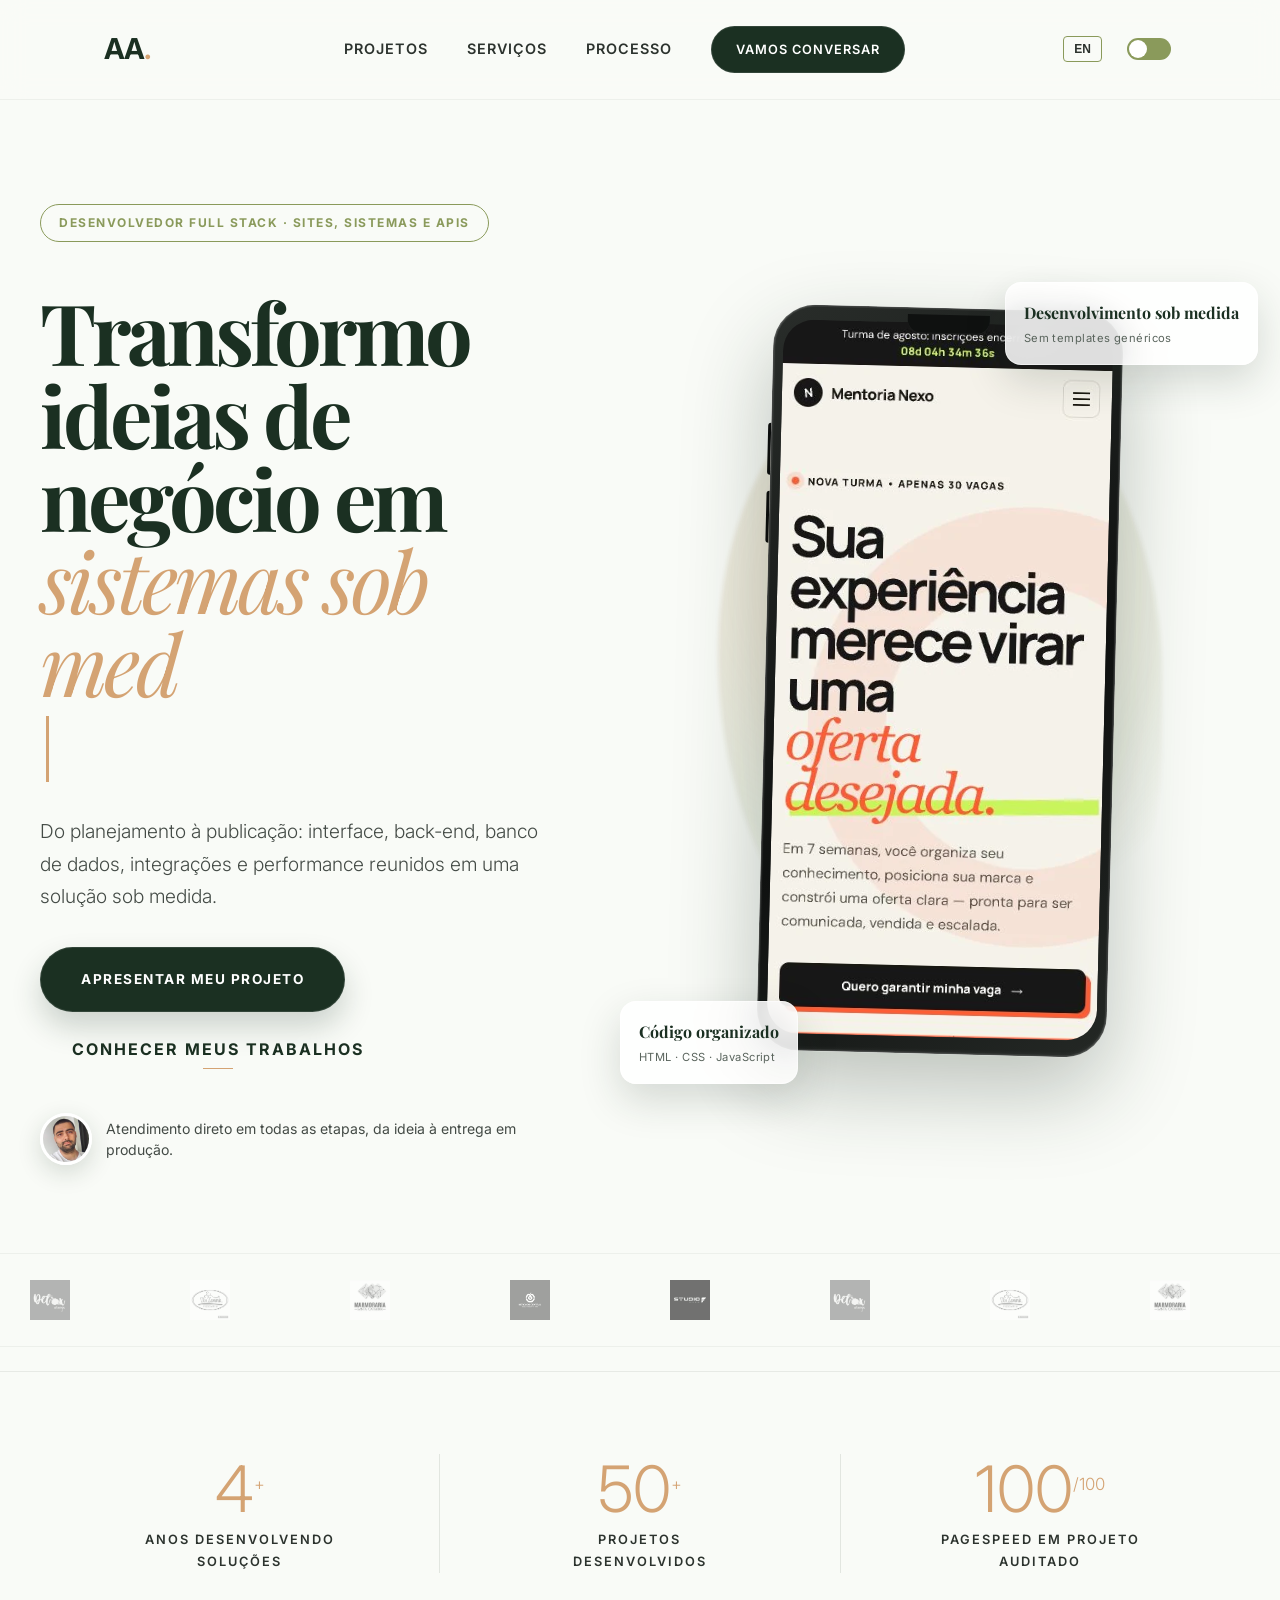
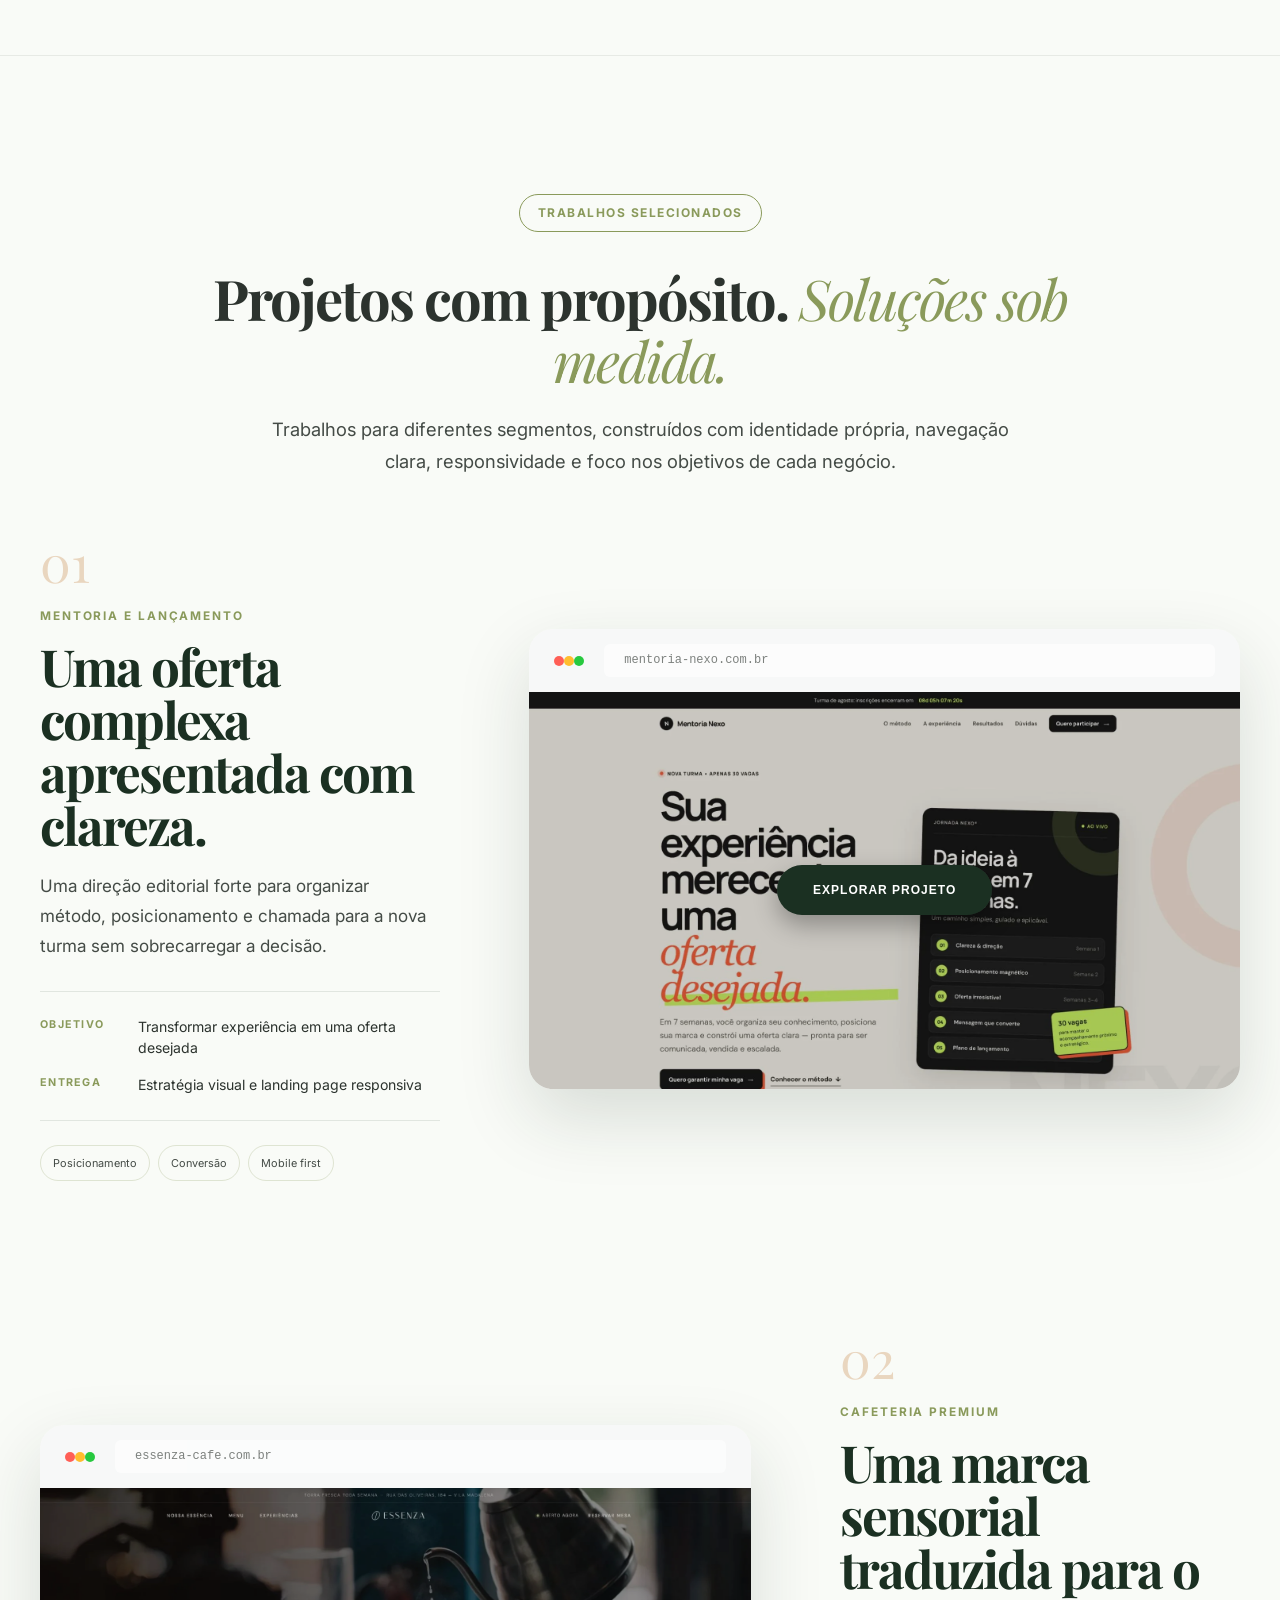
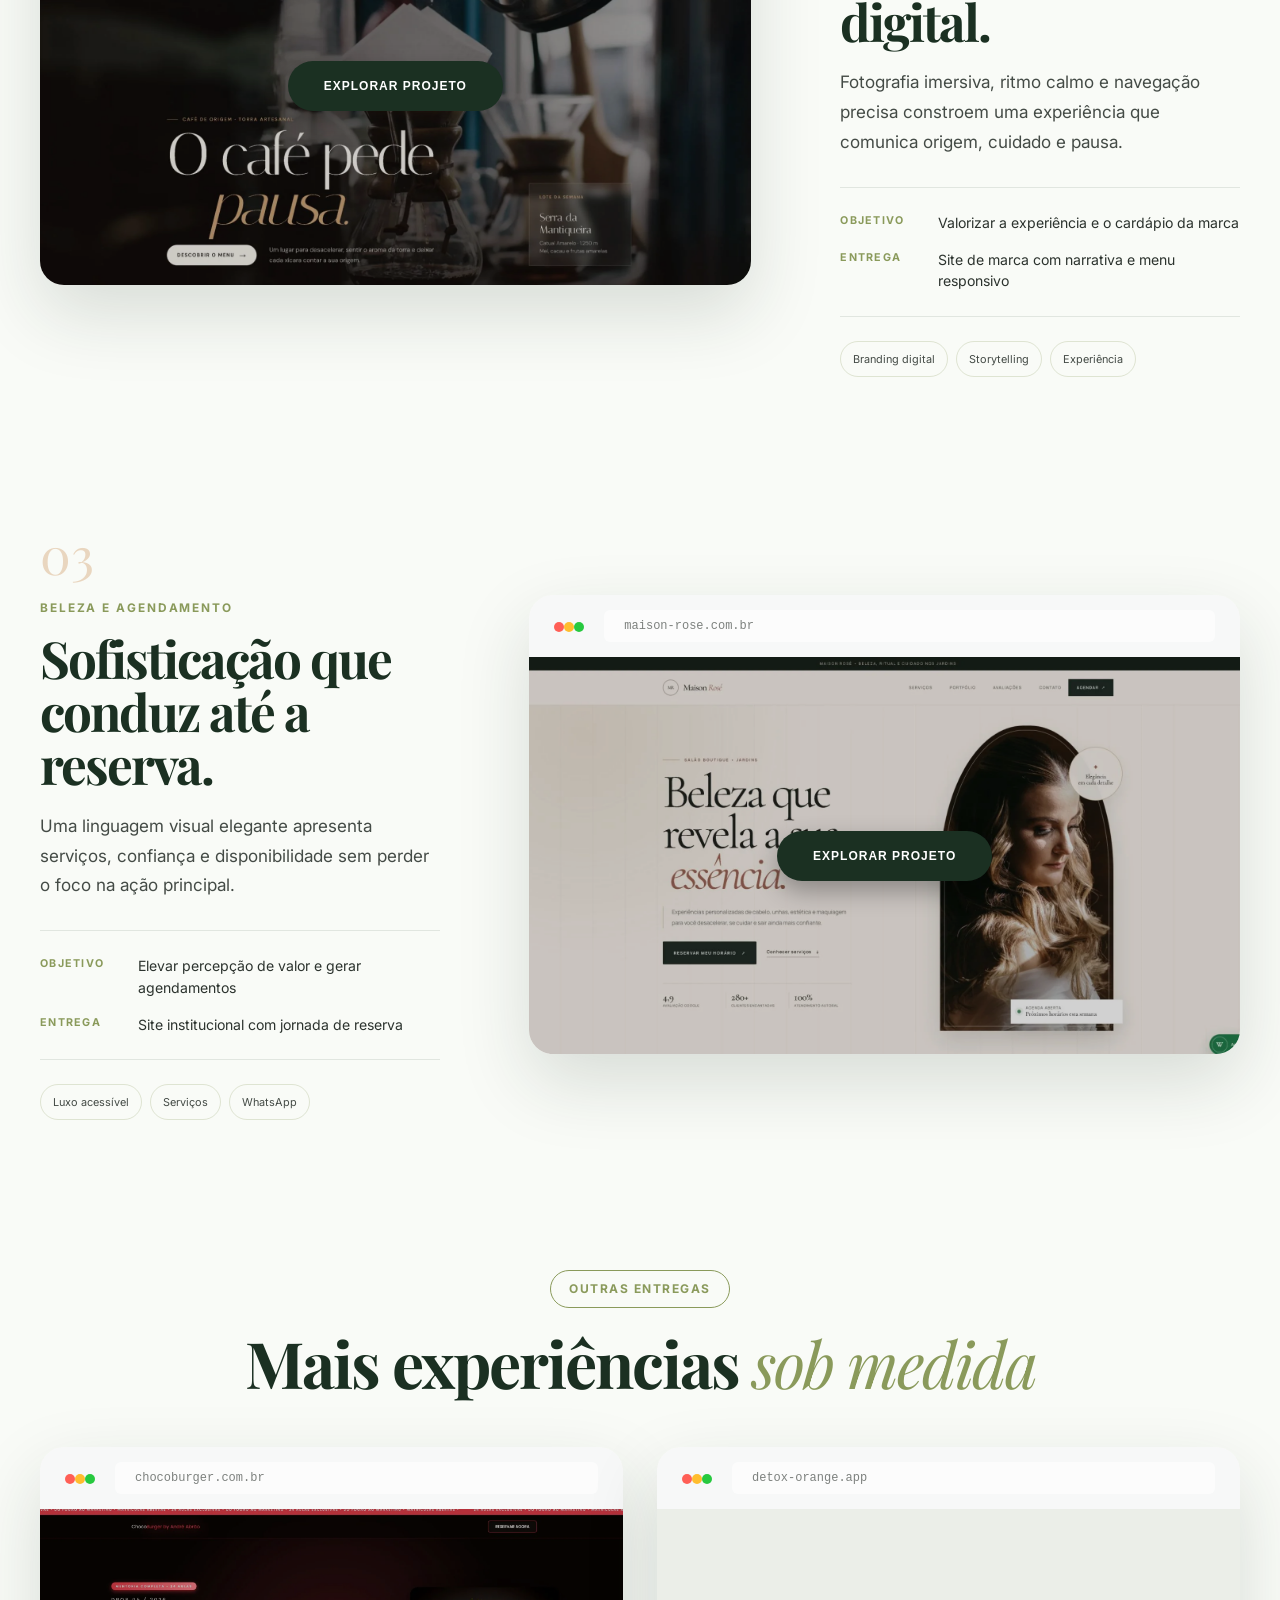
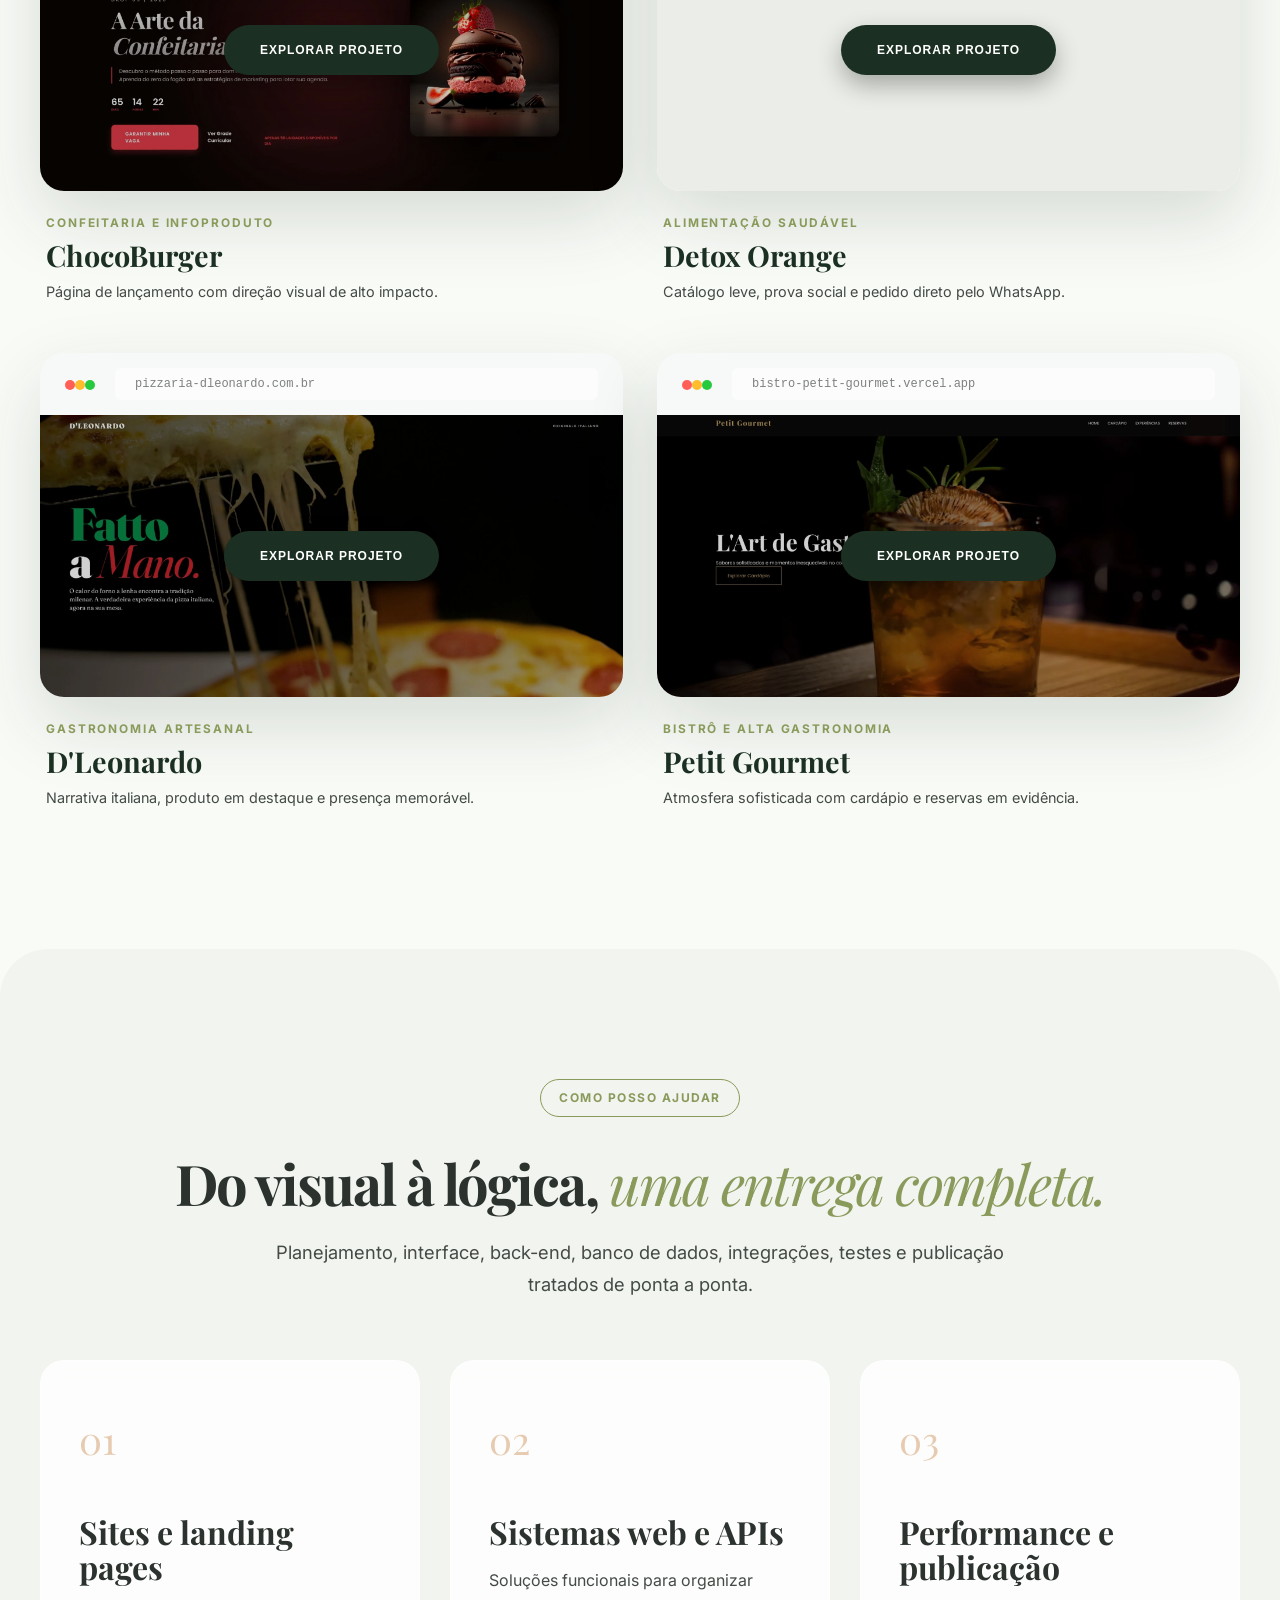
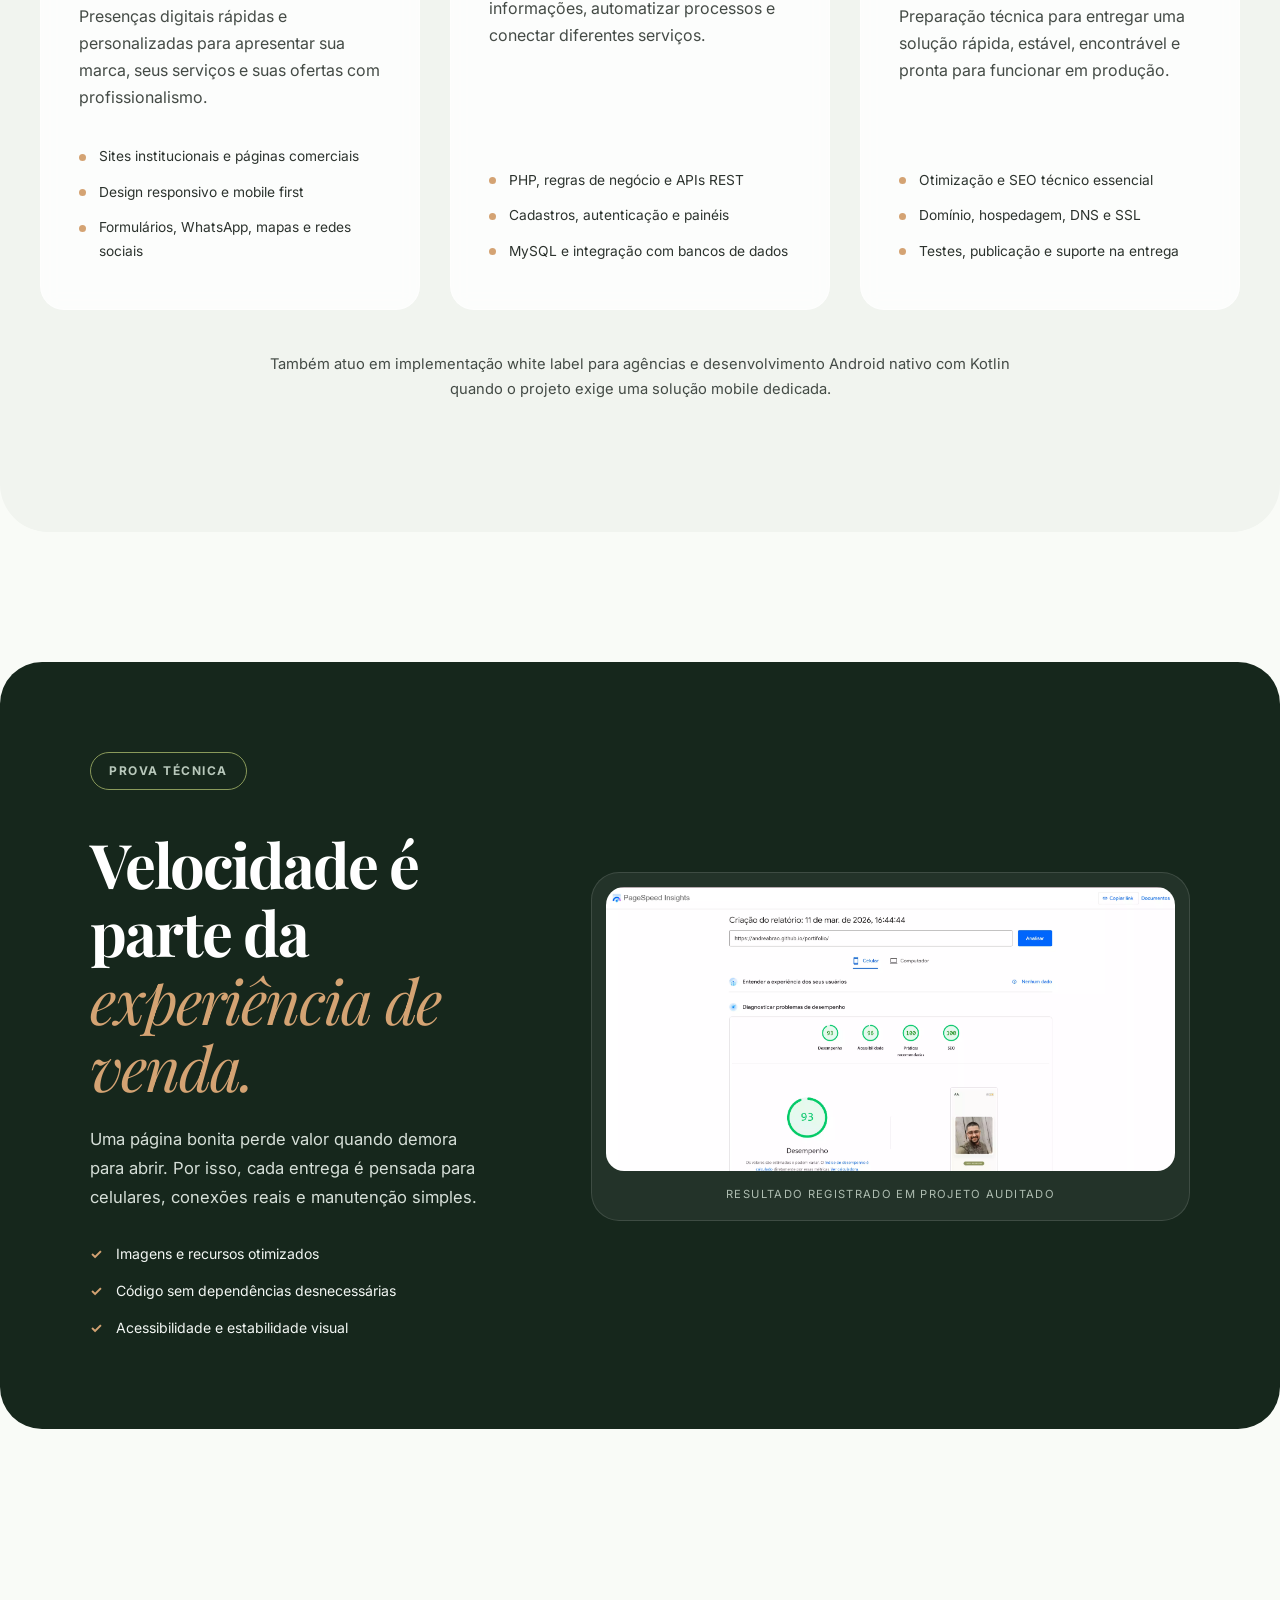
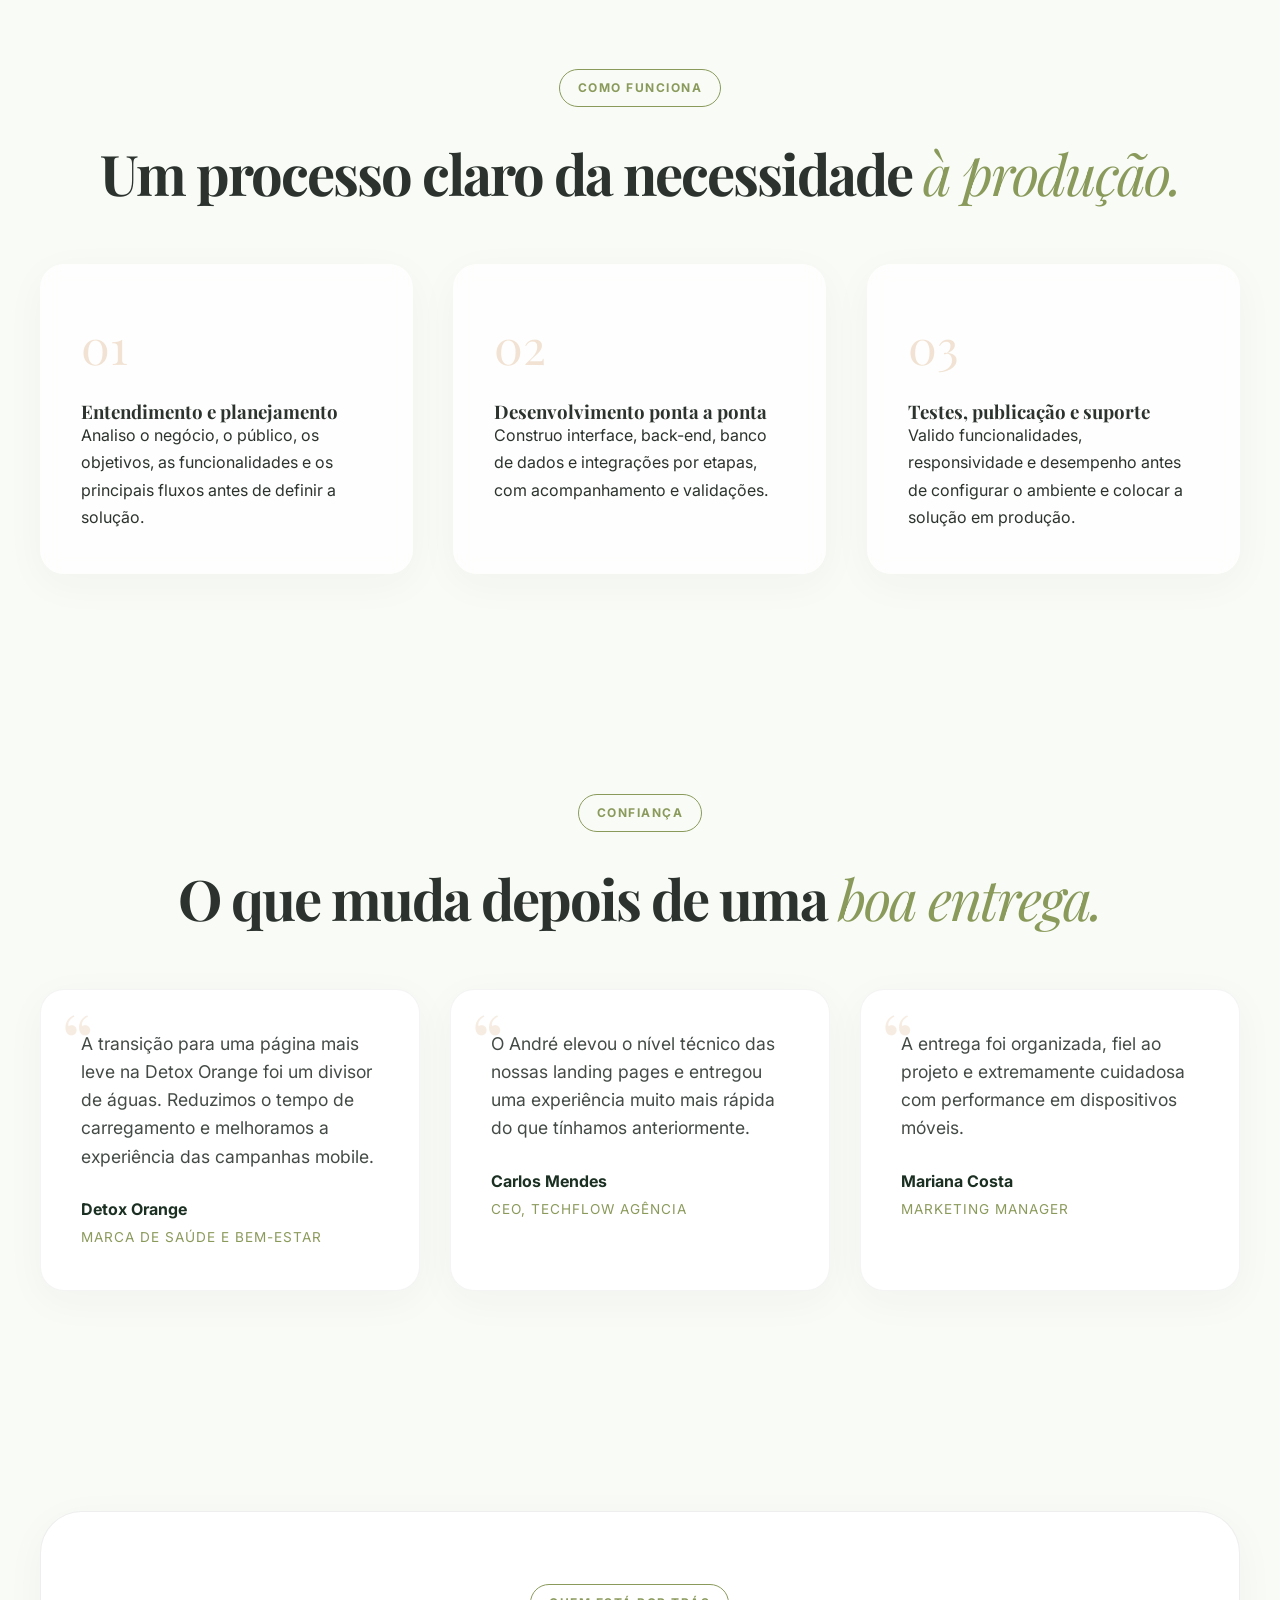
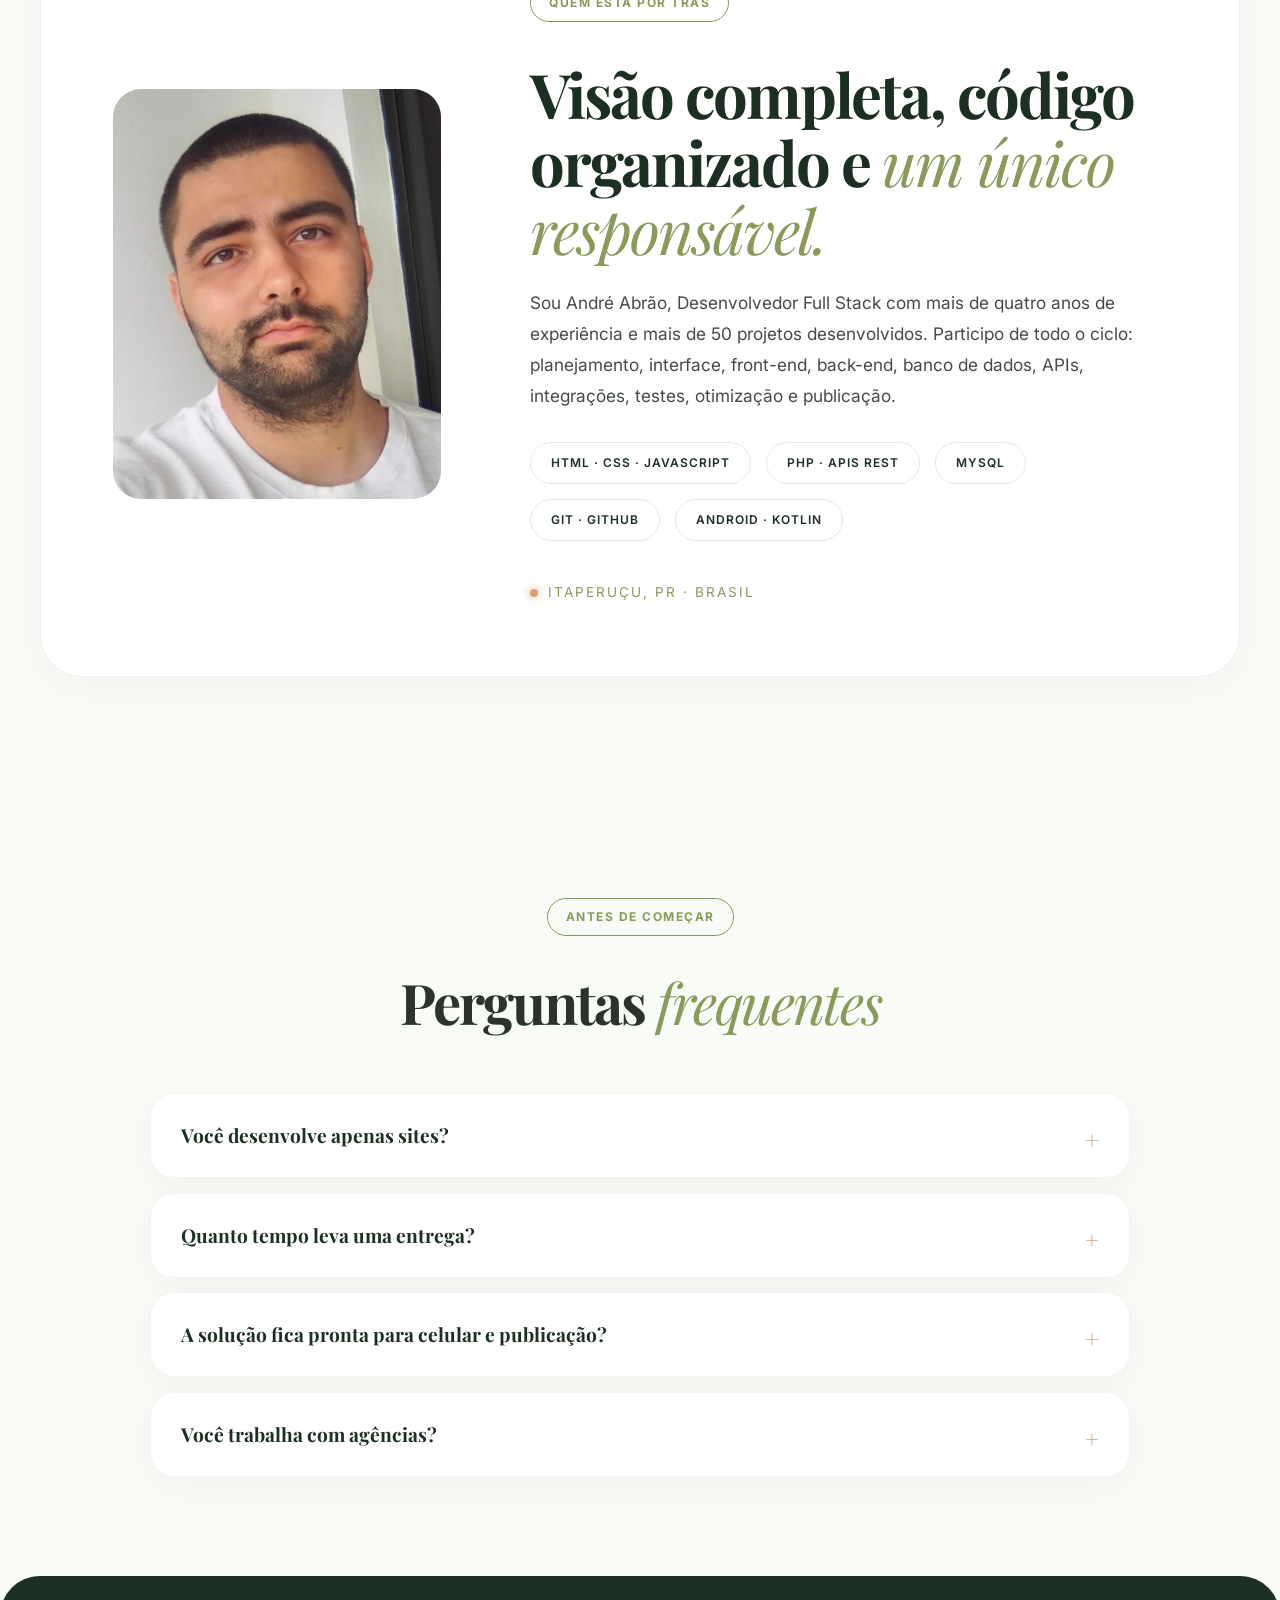
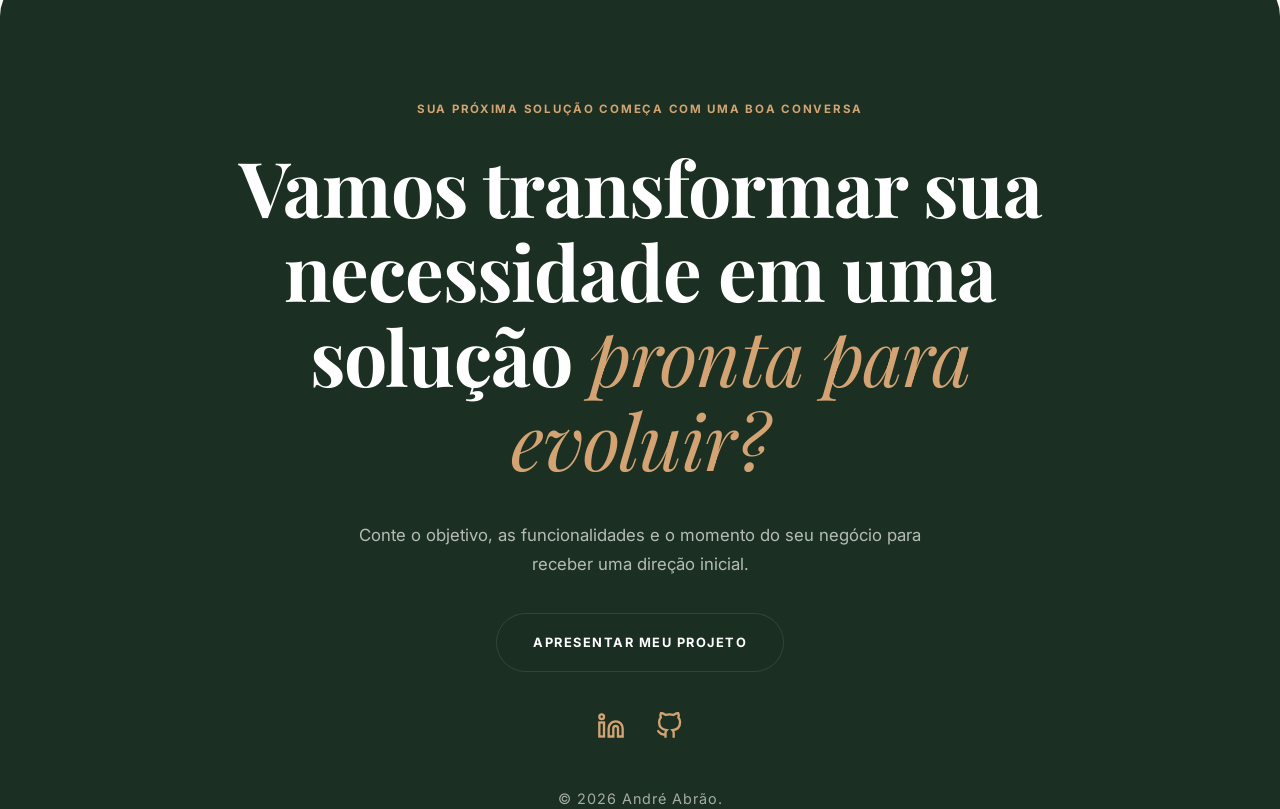
==== commit 9dcbc453: "Add files via upload" ====
--- a/index.html
+++ b/index.html
@@ -4,22 +4,22 @@
     <meta charset="UTF-8">
     <meta name="viewport" content="width=device-width, initial-scale=1.0">
 
-    <title>André Abrão | Landing Pages e Sites de Alta Performance</title>
-    <meta name="description" content="Landing pages e sites sob medida, com design estratégico, código leve e uma jornada clara para transformar atenção em novos clientes.">
+    <title>André Abrão | Desenvolvedor Full Stack — Sites, Sistemas e APIs</title>
+    <meta name="description" content="Desenvolvimento Full Stack de sites, landing pages, sistemas web e APIs com PHP, MySQL, JavaScript, performance, responsividade e publicação.">
     <meta name="author" content="André Abrão">
     <meta name="robots" content="index, follow">
     <link rel="canonical" href="https://andreabrao.github.io/portifolio/">
 
     <meta property="og:type" content="website">
     <meta property="og:url" content="https://andreabrao.github.io/portifolio/">
-    <meta property="og:title" content="André Abrão | Páginas que transformam atenção em clientes">
-    <meta property="og:description" content="Design exclusivo, código leve e estratégia de conversão para negócios que querem crescer sem parecer iguais aos concorrentes.">
+    <meta property="og:title" content="André Abrão | Desenvolvedor Full Stack">
+    <meta property="og:description" content="Sites, sistemas web e APIs sob medida, do planejamento à publicação.">
     <meta property="og:image" content="https://andreabrao.github.io/portifolio/portifolio.webp">
 
     <meta name="twitter:card" content="summary_large_image">
     <meta name="twitter:url" content="https://andreabrao.github.io/portifolio/">
-    <meta name="twitter:title" content="André Abrão | Landing Pages e Sites de Alta Performance">
-    <meta name="twitter:description" content="Experiências digitais rápidas, autorais e construídas para conduzir o visitante até a ação.">
+    <meta name="twitter:title" content="André Abrão | Desenvolvedor Full Stack">
+    <meta name="twitter:description" content="Sites, sistemas web e APIs sob medida, do planejamento à publicação.">
     <meta name="twitter:image" content="https://andreabrao.github.io/portifolio/portifolio.webp">
     <meta name="theme-color" content="#1b3022">
 
@@ -62,19 +62,19 @@
         <section class="hero hero-conversion">
             <div class="container hero-layout">
                 <div class="hero-content">
-                    <span class="badge hidden" data-i18n="hero_badge">Landing pages e sites sob medida</span>
-                    <h1 class="hidden" data-i18n-aria-label="hero_aria" aria-label="Páginas rápidas que transformam atenção em clientes">
-                        <span class="hero-title-prefix" data-i18n="hero_title_prefix">Páginas rápidas que transformam</span>
-                        <span class="hero-typing-line" aria-hidden="true"><span id="typing-text">atenção em clientes.</span><span class="typing-caret"></span></span>
+                    <span class="badge hidden" data-i18n="hero_badge">Desenvolvedor Full Stack · Sites, sistemas e APIs</span>
+                    <h1 class="hidden" data-i18n-aria-label="hero_aria" aria-label="Transformo ideias de negócio em sites profissionais">
+                        <span class="hero-title-prefix" data-i18n="hero_title_prefix">Transformo ideias de negócio em</span>
+                        <span class="hero-typing-line" aria-hidden="true"><span id="typing-text">sites profissionais.</span><span class="typing-caret"></span></span>
                     </h1>
-                    <p class="hero-text hidden" data-i18n="hero_text">Design exclusivo, código leve e uma jornada clara para negócios que querem crescer sem parecer iguais aos concorrentes.</p>
+                    <p class="hero-text hidden" data-i18n="hero_text">Do planejamento à publicação: interface, back-end, banco de dados, integrações e performance reunidos em uma solução sob medida.</p>
                     <div class="hero-actions hidden">
-                        <a href="https://wa.me/5541984684382?text=Olá%20André,%20quero%20um%20diagnóstico%20para%20meu%20projeto." class="btn-hire-main" data-i18n="btn_hire">Solicitar diagnóstico</a>
-                        <a href="#projetos" class="btn-secondary" data-i18n="btn_projects">Ver projetos e entregas</a>
+                        <a href="https://wa.me/5541984684382?text=Olá%20André,%20quero%20conversar%20sobre%20meu%20projeto." class="btn-hire-main" data-i18n="btn_hire">Apresentar meu projeto</a>
+                        <a href="#projetos" class="btn-secondary" data-i18n="btn_projects">Conhecer meus trabalhos</a>
                     </div>
                     <div class="hero-trust hidden">
                         <img src="andre.webp" alt="André Abrão" width="52" height="52">
-                        <p data-i18n="hero_trust">Atendimento direto com quem desenha e desenvolve cada projeto.</p>
+                        <p data-i18n="hero_trust">Atendimento direto em todas as etapas, da ideia à entrega em produção.</p>
                     </div>
                 </div>
 
@@ -83,11 +83,11 @@
                         <img src="thumbs/nexo-mobile.webp?v=20260810b" alt="Página da Mentoria Nexo em versão mobile" width="390" height="844" fetchpriority="high">
                     </div>
                     <div class="showcase-note showcase-note-top">
-                        <strong data-i18n="hero_showcase_tag">Design autoral</strong>
+                        <strong data-i18n="hero_showcase_tag">Desenvolvimento sob medida</strong>
                         <span data-i18n="hero_showcase_note">Sem templates genéricos</span>
                     </div>
                     <div class="showcase-note showcase-note-bottom">
-                        <strong data-i18n="hero_showcase_stack">Código leve</strong>
+                        <strong data-i18n="hero_showcase_stack">Código organizado</strong>
                         <span>HTML · CSS · JavaScript</span>
                     </div>
                 </div>
@@ -114,11 +114,11 @@
         <section id="resultados" class="container stats proof-stats hidden" aria-label="Indicadores de experiência">
             <div class="stat-item">
                 <h2>4<sup>+</sup></h2>
-                <p data-i18n="stat_years">Anos criando para a web</p>
+                <p data-i18n="stat_years">Anos desenvolvendo soluções</p>
             </div>
             <div class="stat-item">
                 <h2>50<sup>+</sup></h2>
-                <p data-i18n="stat_projects">Projetos entregues</p>
+                <p data-i18n="stat_projects">Projetos desenvolvidos</p>
             </div>
             <div class="stat-item">
                 <h2>100<sup>/100</sup></h2>
@@ -129,8 +129,8 @@
         <section id="projetos" class="container portfolio-section">
             <div class="section-header portfolio-heading hidden">
                 <span class="badge" data-i18n="projects_badge">Trabalhos selecionados</span>
-                <h2 data-i18n="projects_title">Design com intenção. <span>Entrega com contexto.</span></h2>
-                <p class="section-intro" data-i18n="projects_intro">Cada projeto começa com uma necessidade de negócio e termina em uma experiência clara, responsiva e pronta para conduzir o visitante.</p>
+                <h2 data-i18n="projects_title">Projetos com propósito. <span>Soluções sob medida.</span></h2>
+                <p class="section-intro" data-i18n="projects_intro">Trabalhos para diferentes segmentos, construídos com identidade própria, navegação clara, responsividade e foco nos objetivos de cada negócio.</p>
             </div>
 
             <div class="featured-projects">
@@ -257,15 +257,15 @@
             <div class="container">
                 <div class="section-header hidden">
                     <span class="badge" data-i18n="serv_badge">Como posso ajudar</span>
-                    <h2 data-i18n="serv_title">Uma entrega completa, <span>sem ruído.</span></h2>
-                    <p class="section-intro" data-i18n="serv_intro">Da primeira conversa à publicação, estratégia, interface e desenvolvimento avançam na mesma direção.</p>
+                    <h2 data-i18n="serv_title">Do visual à lógica, <span>uma entrega completa.</span></h2>
+                    <p class="section-intro" data-i18n="serv_intro">Planejamento, interface, back-end, banco de dados, integrações, testes e publicação tratados de ponta a ponta.</p>
                 </div>
                 <div class="services-grid strategic-services">
-                    <article class="service-card hidden"><span class="service-kicker">01</span><h3 data-i18n="serv_lp_title">Landing pages e sites premium</h3><p data-i18n="serv_lp_desc">Para lançamentos, serviços e marcas que precisam comunicar valor e conduzir o visitante até a ação.</p><ul><li data-i18n="serv_lp_item1">Estratégia de conteúdo</li><li data-i18n="serv_lp_item2">Design responsivo</li><li data-i18n="serv_lp_item3">Integração com WhatsApp e formulários</li></ul></article>
-                    <article class="service-card hidden"><span class="service-kicker">02</span><h3 data-i18n="serv_opt_title">Otimização e reconstrução</h3><p data-i18n="serv_opt_desc">Para páginas lentas, confusas ou difíceis de manter que já não acompanham o nível do negócio.</p><ul><li data-i18n="serv_opt_item1">Auditoria de experiência</li><li data-i18n="serv_opt_item2">Melhoria de performance</li><li data-i18n="serv_opt_item3">Refatoração de interface</li></ul></article>
-                    <article class="service-card hidden"><span class="service-kicker">03</span><h3 data-i18n="serv_b2b_title">Implementação white label</h3><p data-i18n="serv_b2b_desc">Para agências e designers que precisam de um parceiro confiável para transformar protótipos em código.</p><ul><li data-i18n="serv_b2b_item1">Fidelidade ao design</li><li data-i18n="serv_b2b_item2">Código organizado</li><li data-i18n="serv_b2b_item3">Entrega pronta para produção</li></ul></article>
-                </div>
-                <p class="secondary-capability hidden" data-i18n="secondary_capability">Também desenvolvo experiências Android nativas com Kotlin para projetos que exigem uma solução mobile dedicada.</p>
+                    <article class="service-card hidden"><span class="service-kicker">01</span><h3 data-i18n="serv_lp_title">Sites e landing pages</h3><p data-i18n="serv_lp_desc">Presenças digitais rápidas e personalizadas para apresentar sua marca, seus serviços e suas ofertas com profissionalismo.</p><ul><li data-i18n="serv_lp_item1">Sites institucionais e páginas comerciais</li><li data-i18n="serv_lp_item2">Design responsivo e mobile first</li><li data-i18n="serv_lp_item3">Formulários, WhatsApp, mapas e redes sociais</li></ul></article>
+                    <article class="service-card hidden"><span class="service-kicker">02</span><h3 data-i18n="serv_opt_title">Sistemas web e APIs</h3><p data-i18n="serv_opt_desc">Soluções funcionais para organizar informações, automatizar processos e conectar diferentes serviços.</p><ul><li data-i18n="serv_opt_item1">PHP, regras de negócio e APIs REST</li><li data-i18n="serv_opt_item2">Cadastros, autenticação e painéis</li><li data-i18n="serv_opt_item3">MySQL e integração com bancos de dados</li></ul></article>
+                    <article class="service-card hidden"><span class="service-kicker">03</span><h3 data-i18n="serv_b2b_title">Performance e publicação</h3><p data-i18n="serv_b2b_desc">Preparação técnica para entregar uma solução rápida, estável, encontrável e pronta para funcionar em produção.</p><ul><li data-i18n="serv_b2b_item1">Otimização e SEO técnico essencial</li><li data-i18n="serv_b2b_item2">Domínio, hospedagem, DNS e SSL</li><li data-i18n="serv_b2b_item3">Testes, publicação e suporte na entrega</li></ul></article>
+                </div>
+                <p class="secondary-capability hidden" data-i18n="secondary_capability">Também atuo em implementação white label para agências e desenvolvimento Android nativo com Kotlin quando o projeto exige uma solução mobile dedicada.</p>
             </div>
         </section>
 
@@ -285,12 +285,12 @@
         <section id="processo" class="container process-section">
             <div class="section-header hidden">
                 <span class="badge" data-i18n="method_badge">Como funciona</span>
-                <h2 data-i18n="method_title">Um processo claro do diagnóstico <span>à entrega.</span></h2>
+                <h2 data-i18n="method_title">Um processo claro da necessidade <span>à produção.</span></h2>
             </div>
             <div class="method-grid">
-                <article class="method-item hidden"><span class="method-num">01</span><h3 data-i18n="method_1_h">Diagnóstico e direção</h3><p data-i18n="method_1_p">Entendo o público, a oferta e a ação mais importante antes de desenhar qualquer tela.</p></article>
-                <article class="method-item hidden"><span class="method-num">02</span><h3 data-i18n="method_2_h">Design e desenvolvimento</h3><p data-i18n="method_2_p">Conteúdo, interface e código são construídos juntos para evitar uma página bonita, mas desconectada da estratégia.</p></article>
-                <article class="method-item hidden"><span class="method-num">03</span><h3 data-i18n="method_3_h">Otimização e publicação</h3><p data-i18n="method_3_p">Reviso responsividade, velocidade e interações antes de colocar a experiência no ar.</p></article>
+                <article class="method-item hidden"><span class="method-num">01</span><h3 data-i18n="method_1_h">Entendimento e planejamento</h3><p data-i18n="method_1_p">Analiso o negócio, o público, os objetivos, as funcionalidades e os principais fluxos antes de definir a solução.</p></article>
+                <article class="method-item hidden"><span class="method-num">02</span><h3 data-i18n="method_2_h">Desenvolvimento ponta a ponta</h3><p data-i18n="method_2_p">Construo interface, back-end, banco de dados e integrações por etapas, com acompanhamento e validações.</p></article>
+                <article class="method-item hidden"><span class="method-num">03</span><h3 data-i18n="method_3_h">Testes, publicação e suporte</h3><p data-i18n="method_3_p">Valido funcionalidades, responsividade e desempenho antes de configurar o ambiente e colocar a solução em produção.</p></article>
             </div>
         </section>
 
@@ -311,9 +311,9 @@
                 <div class="about-portrait"><img src="andre.webp" alt="André Abrão" width="500" height="500" loading="lazy"></div>
                 <div class="about-copy">
                     <span class="badge" data-i18n="about_badge">Quem está por trás</span>
-                    <h2 data-i18n="about_title">Estratégia, design e código com <span>um único responsável.</span></h2>
-                    <p data-i18n="about_text">Sou André Abrão, desenvolvedor front-end especializado em experiências rápidas e autorais. Você conversa diretamente comigo do diagnóstico à publicação, sem repasses e sem perder a intenção do projeto no caminho.</p>
-                    <div class="about-tags"><span class="tag-tech" data-tooltip-key="tooltip_vanilla">HTML / CSS</span><span class="tag-tech" data-tooltip-key="tooltip_js">JavaScript</span><span class="tag-tech" data-tooltip-key="tooltip_vitals">Web Vitals</span><span class="tag-tech" data-tooltip-key="tooltip_android">Android / Kotlin</span></div>
+                    <h2 data-i18n="about_title">Visão completa, código organizado e <span>um único responsável.</span></h2>
+                    <p data-i18n="about_text">Sou André Abrão, Desenvolvedor Full Stack com mais de quatro anos de experiência e mais de 50 projetos desenvolvidos. Participo de todo o ciclo: planejamento, interface, front-end, back-end, banco de dados, APIs, integrações, testes, otimização e publicação.</p>
+                    <div class="about-tags"><span class="tag-tech" data-i18n="tag_vanilla" data-tooltip-key="tooltip_vanilla">HTML · CSS · JavaScript</span><span class="tag-tech" data-i18n="tag_js" data-tooltip-key="tooltip_js">PHP · APIs REST</span><span class="tag-tech" data-i18n="tag_vitals" data-tooltip-key="tooltip_vitals">MySQL</span><span class="tag-tech" data-i18n="tag_git" data-tooltip-key="tooltip_git">Git · GitHub</span><span class="tag-tech" data-i18n="tag_android" data-tooltip-key="tooltip_android">Android · Kotlin</span></div>
                     <p class="about-location"><span class="dot"></span> Itaperuçu, PR · Brasil</p>
                 </div>
             </div>
@@ -325,9 +325,9 @@
                 <h2 data-i18n="faq_title">Perguntas <span>frequentes</span></h2>
             </div>
             <div class="faq-grid">
-                <details class="method-item hidden"><summary data-i18n="faq_q1">Você cria o design ou apenas desenvolve?</summary><p data-i18n="faq_a1">Posso conduzir o projeto completo, da estratégia visual ao código, ou implementar um protótipo já aprovado pela sua equipe.</p></details>
+                <details class="method-item hidden"><summary data-i18n="faq_q1">Você desenvolve apenas sites?</summary><p data-i18n="faq_a1">Não. Também desenvolvo sistemas web, painéis administrativos, autenticação, APIs REST, integrações com bancos de dados e aplicações Android nativas com Kotlin.</p></details>
                 <details class="method-item hidden"><summary data-i18n="faq_q2">Quanto tempo leva uma entrega?</summary><p data-i18n="faq_a2">O prazo depende do escopo e do conteúdo, mas é definido antes do início com etapas claras de validação.</p></details>
-                <details class="method-item hidden"><summary data-i18n="faq_q3">A página fica pronta para celular e publicação?</summary><p data-i18n="faq_a3">Sim. A entrega inclui responsividade, otimização, configuração técnica prevista no escopo e acompanhamento na publicação.</p></details>
+                <details class="method-item hidden"><summary data-i18n="faq_q3">A solução fica pronta para celular e publicação?</summary><p data-i18n="faq_a3">Sim. A entrega inclui responsividade, testes, otimização e apoio com hospedagem, domínio, DNS e certificado SSL conforme o escopo.</p></details>
                 <details class="method-item hidden"><summary data-i18n="faq_q4">Você trabalha com agências?</summary><p data-i18n="faq_a4">Sim. Posso atuar em white label, preservando a identidade da agência e entregando a implementação pronta para produção.</p></details>
             </div>
         </section>
@@ -335,18 +335,18 @@
 
     <footer id="contato" class="footer conversion-footer">
         <div class="container hidden">
-            <span class="footer-eyebrow" data-i18n="contact_badge">Seu próximo projeto começa com clareza</span>
-            <h2 data-i18n="contact_title">Vamos transformar sua ideia em uma experiência que <span>merece ser lembrada?</span></h2>
-            <p class="footer-text" data-i18n="contact_text">Conte o momento do seu negócio e receba uma direção inicial para o projeto.</p>
-            <div class="footer-cta"><a href="https://wa.me/5541984684382?text=Olá%20André,%20quero%20conversar%20sobre%20um%20projeto." class="btn-primary" data-i18n="btn_contact_chat">Conversar sobre meu projeto</a></div>
+            <span class="footer-eyebrow" data-i18n="contact_badge">Sua próxima solução começa com uma boa conversa</span>
+            <h2 data-i18n="contact_title">Vamos transformar sua necessidade em uma solução <span>pronta para evoluir?</span></h2>
+            <p class="footer-text" data-i18n="contact_text">Conte o objetivo, as funcionalidades e o momento do seu negócio para receber uma direção inicial.</p>
+            <div class="footer-cta"><a href="https://wa.me/5541984684382?text=Olá%20André,%20quero%20conversar%20sobre%20um%20projeto." class="btn-primary" data-i18n="btn_contact_chat">Apresentar meu projeto</a></div>
             <div class="footer-links">
                 <a href="https://www.linkedin.com/in/andre-andre-83254430b" aria-label="LinkedIn"><svg width="24" height="24" viewBox="0 0 24 24" fill="none" stroke="currentColor" stroke-width="2"><path d="M16 8a6 6 0 0 1 6 6v7h-4v-7a2 2 0 0 0-2-2 2 2 0 0 0-2 2v7h-4v-7a6 6 0 0 1 6-6z"></path><rect x="2" y="9" width="4" height="12"></rect><circle cx="4" cy="4" r="2"></circle></svg></a>
                 <a href="https://github.com/andreabrao" aria-label="GitHub"><svg width="24" height="24" viewBox="0 0 24 24" fill="none" stroke="currentColor" stroke-width="2"><path d="M9 19c-5 1.5-5-2.5-7-3m14 6v-3.87a3.37 3.37 0 0 0-.94-2.61c3.14-.35 6.44-1.54 6.44-7A5.44 5.44 0 0 0 20 4.77 5.07 5.07 0 0 0 19.91 1S18.73.65 16 2.48a13.38 13.38 0 0 0-7 0C6.27.65 5.09 1 5.09 1A5.07 5.07 0 0 0 5 4.77a5.44 5.44 0 0 0-1.5 3.78c0 5.42 3.3 6.61 6.44 7A3.37 3.37 0 0 0 9 18.13V22"></path></svg></a>
             </div>
-            <p class="copyright">© 2026 André Abrão.<br>Itaperuçu, PR · Front-end & Android Engineer</p>
+            <p class="copyright">© 2026 André Abrão.<br>Itaperuçu, PR · Full Stack & Android Developer</p>
         </div>
     </footer>
 
-    <script src="script.js?v=20260810i"></script>
+    <script src="script.js?v=20260811a"></script>
 </body>
 </html>
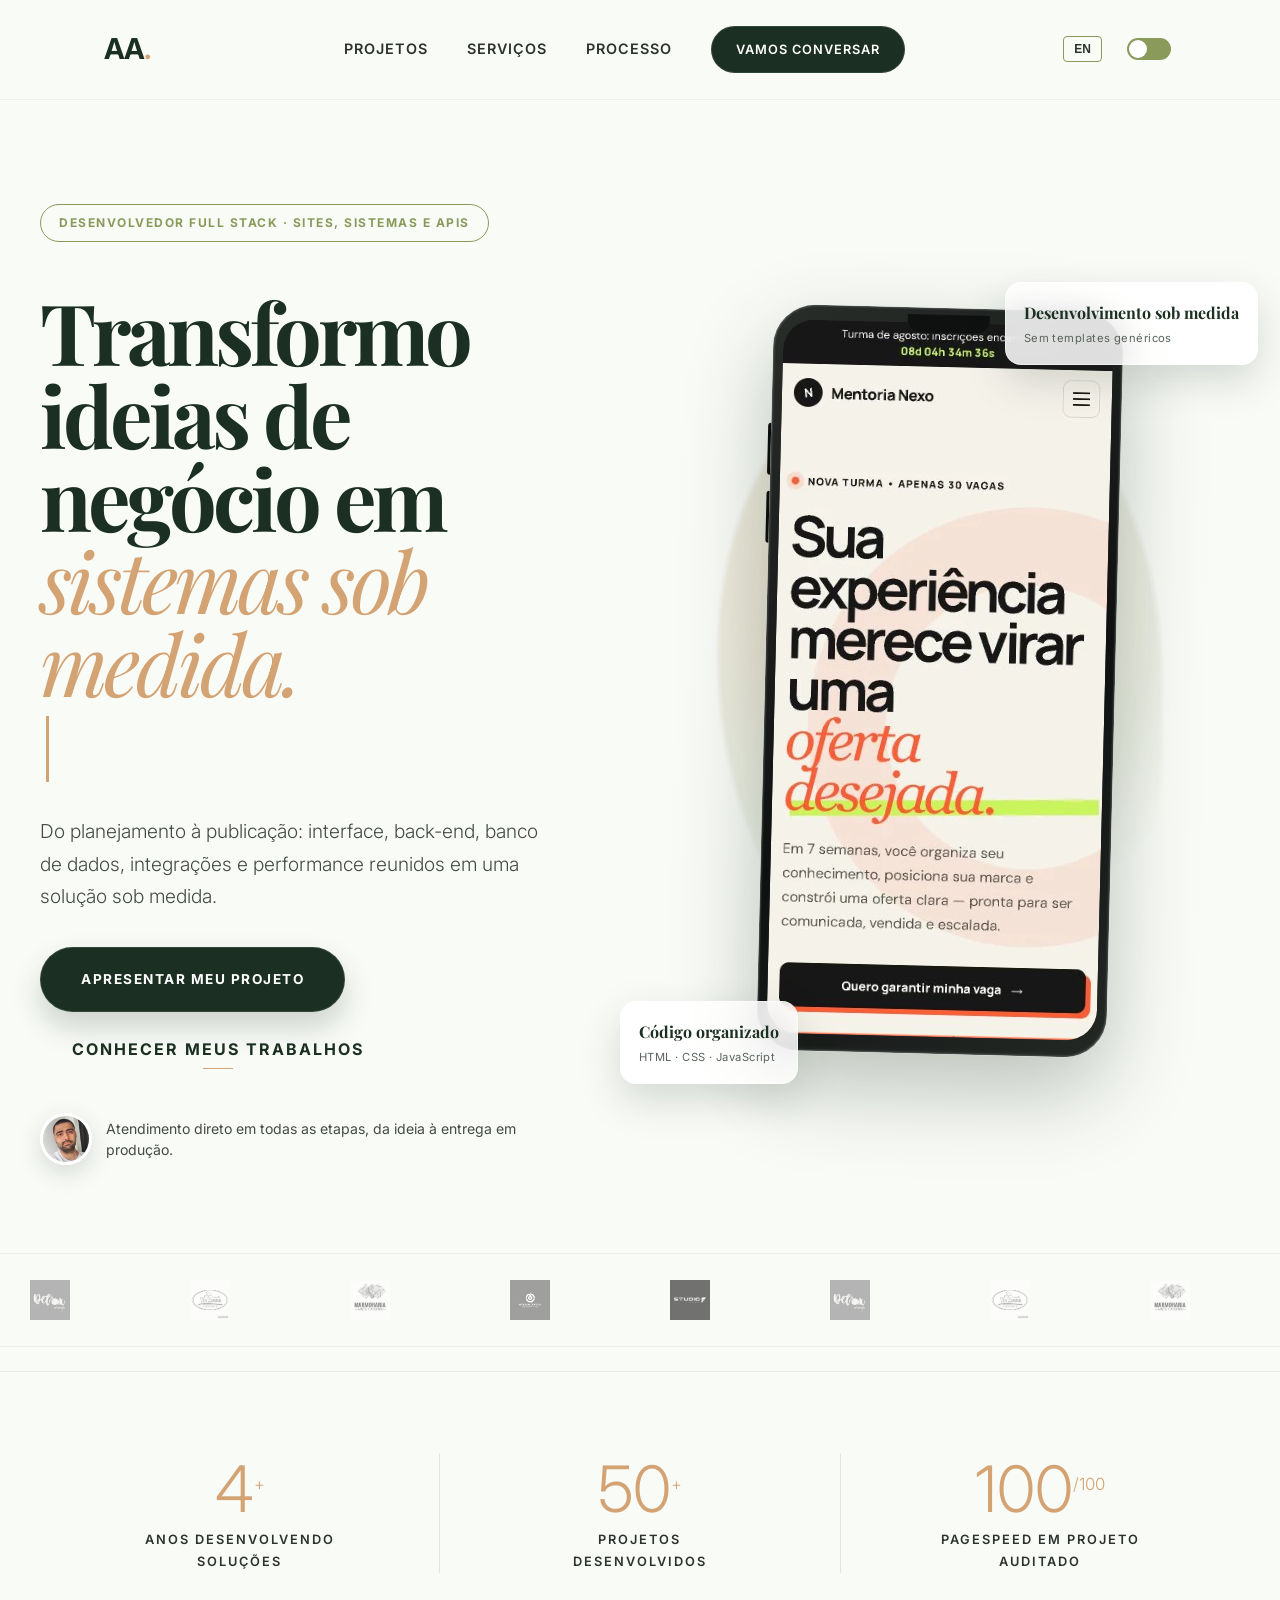
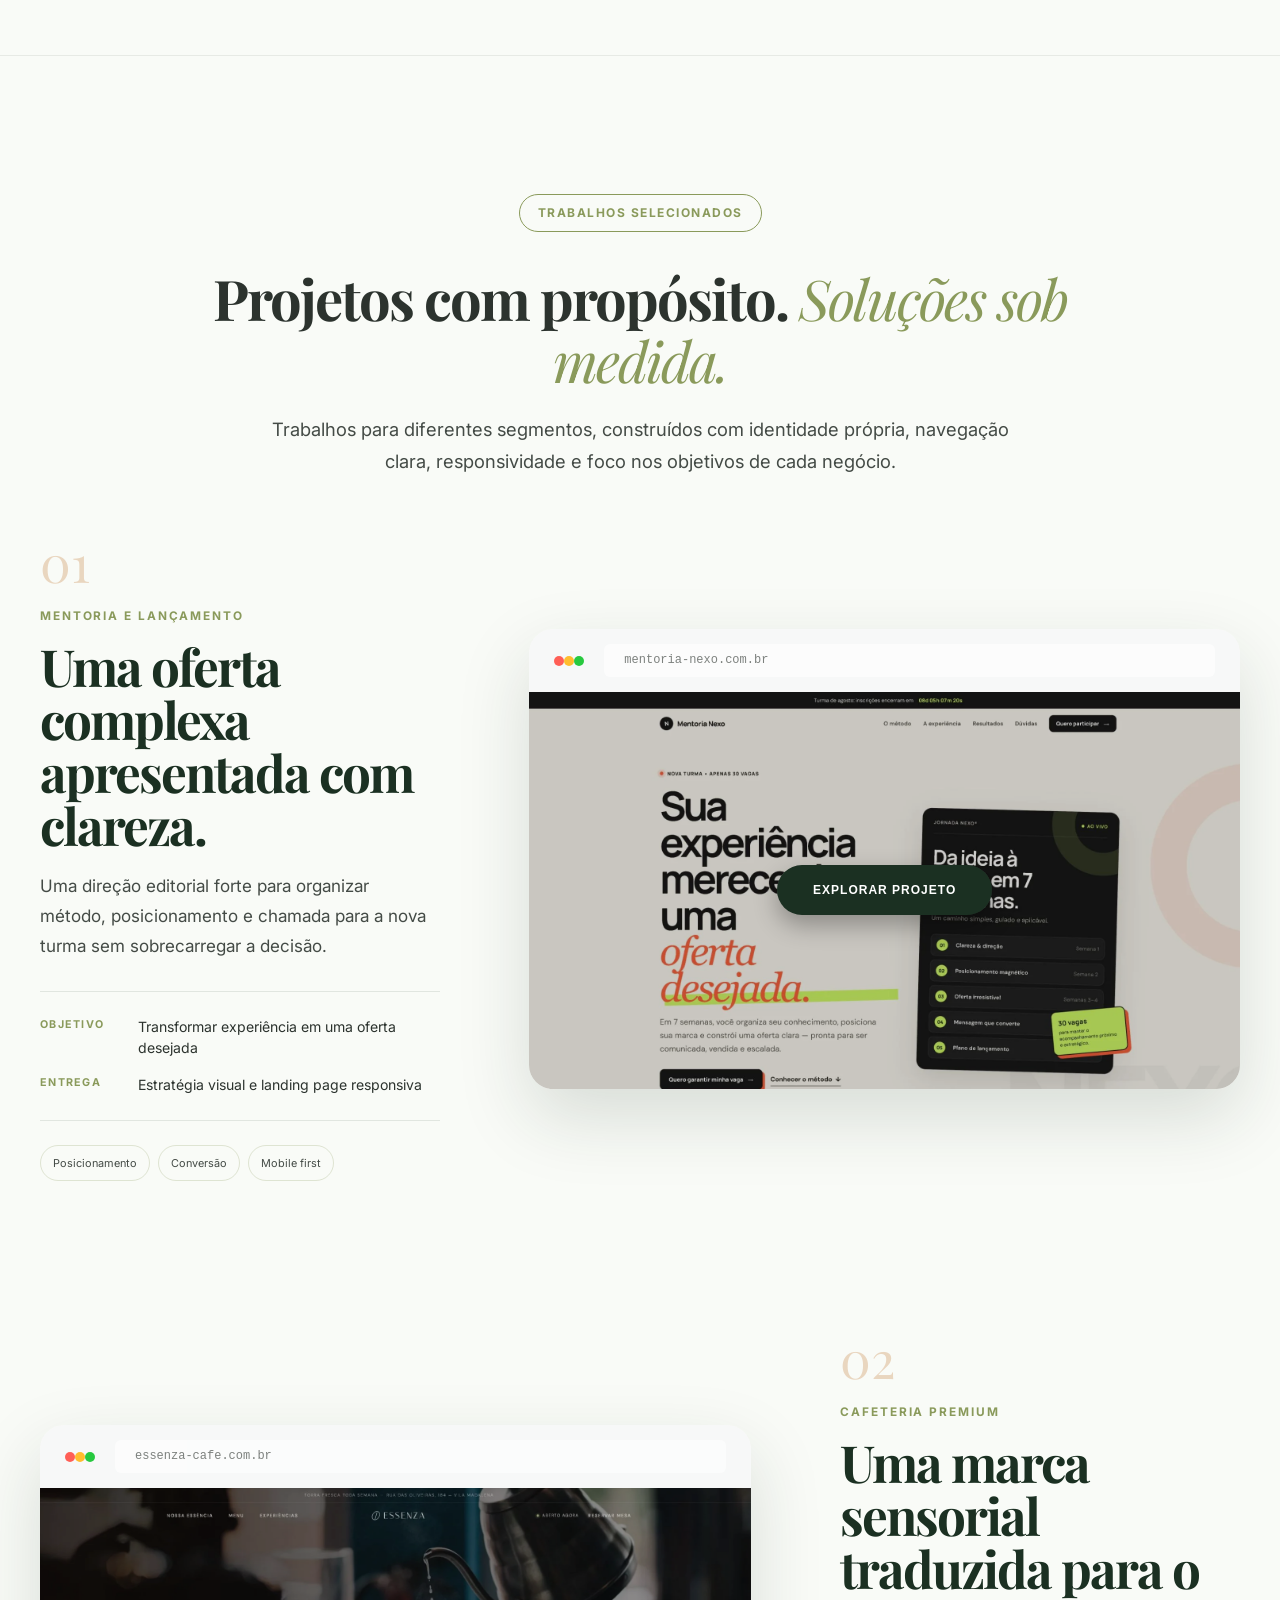
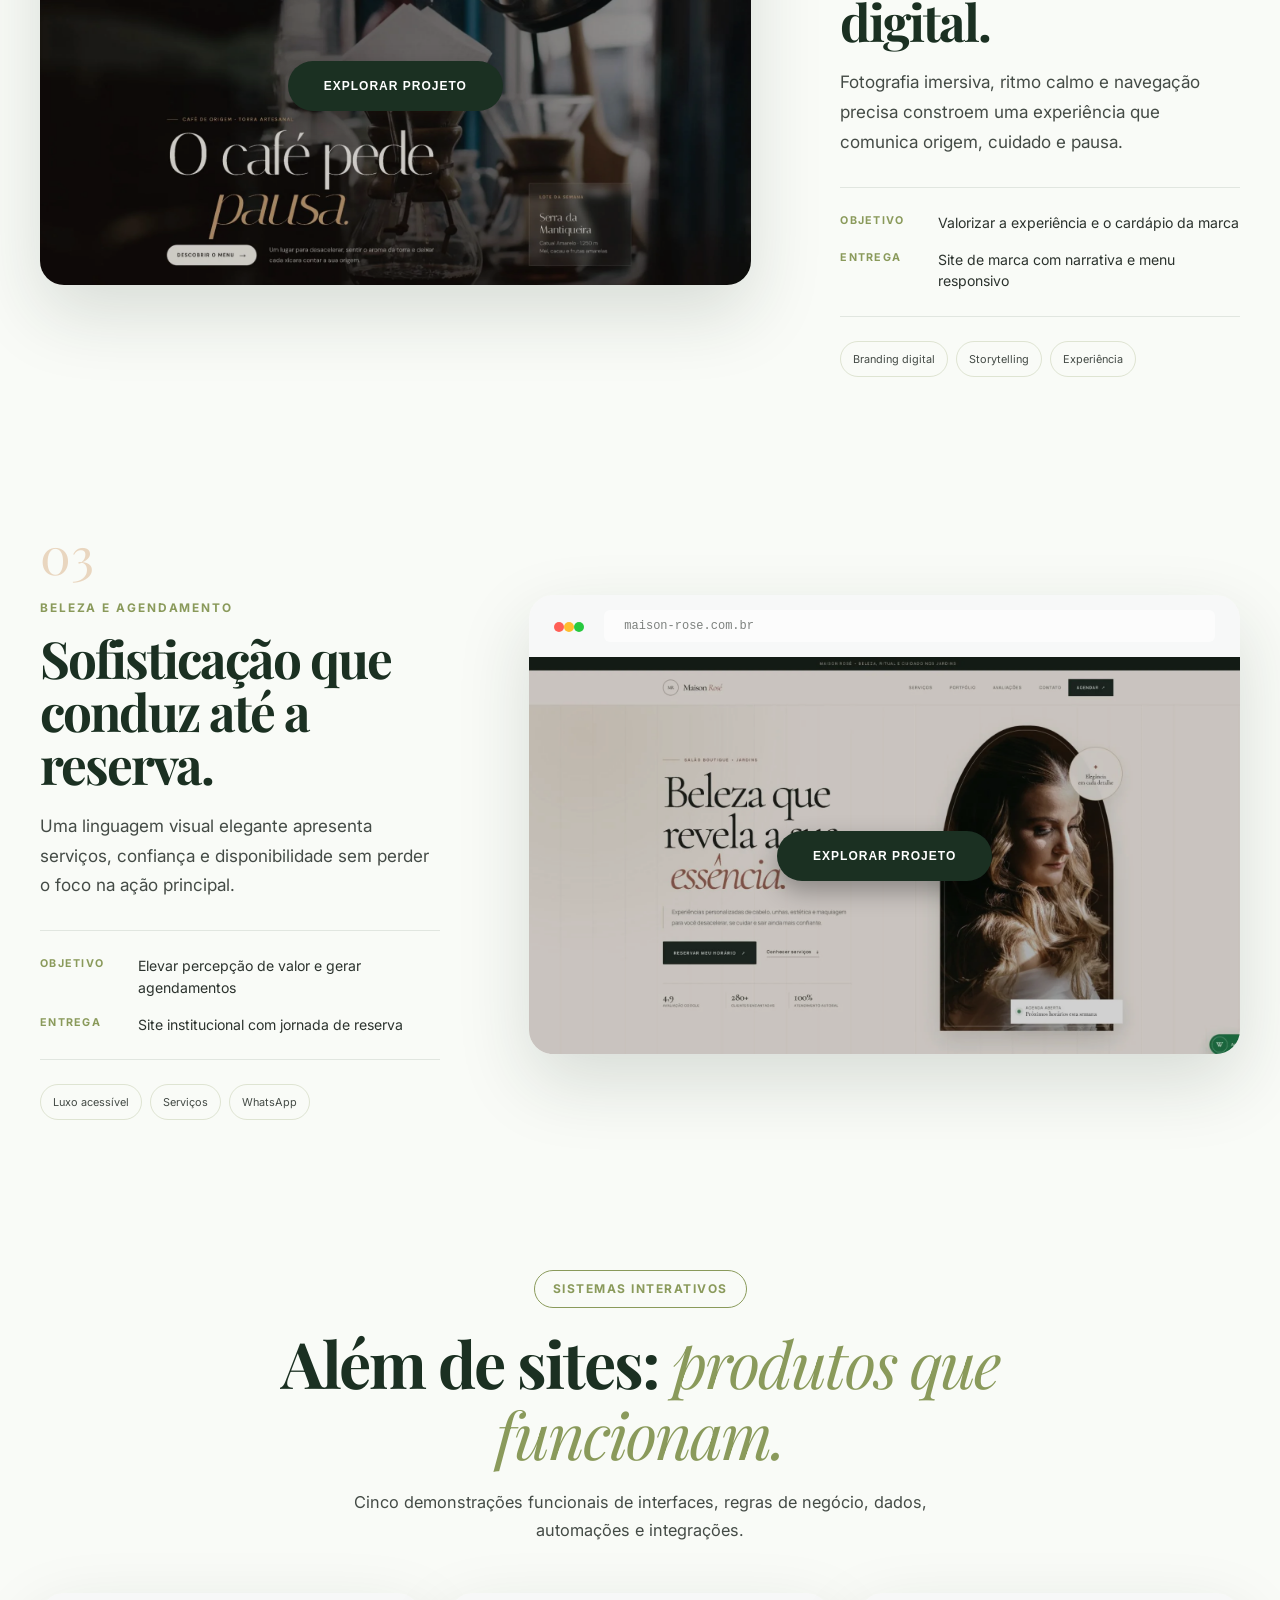
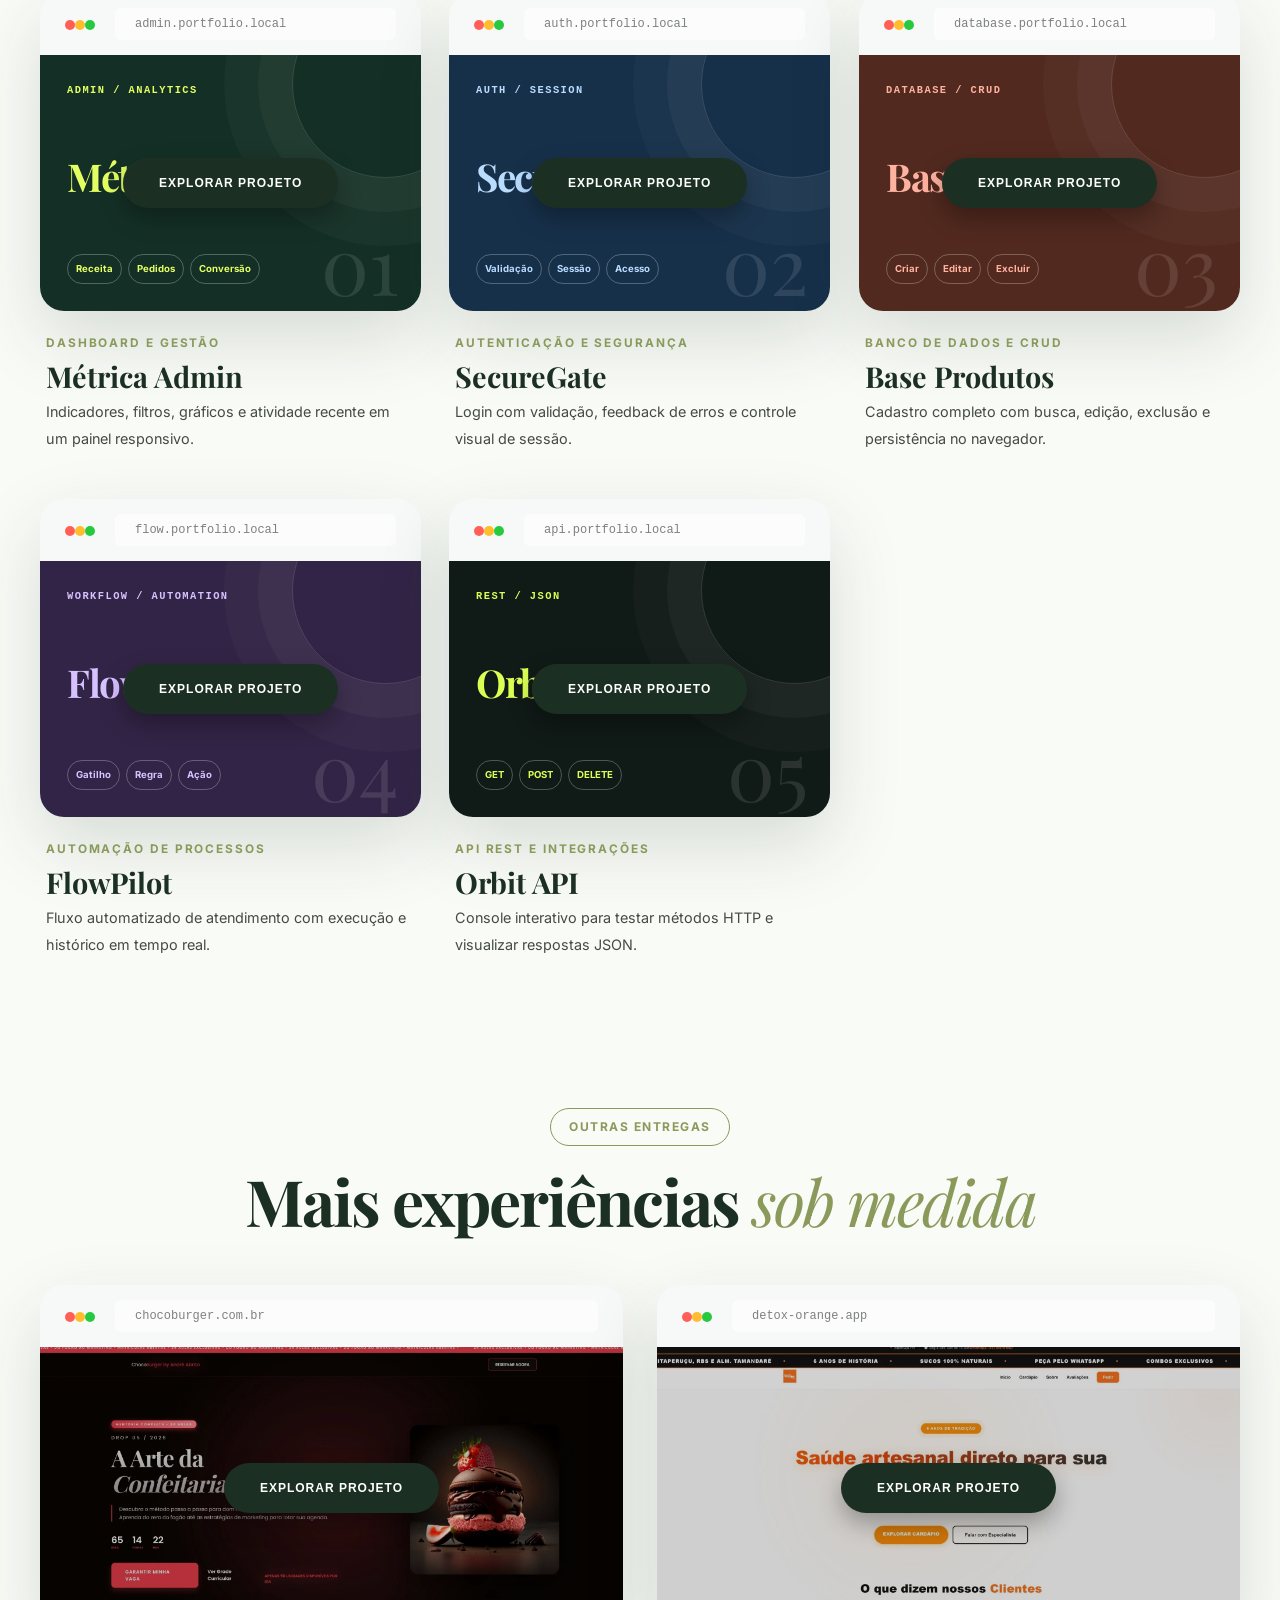
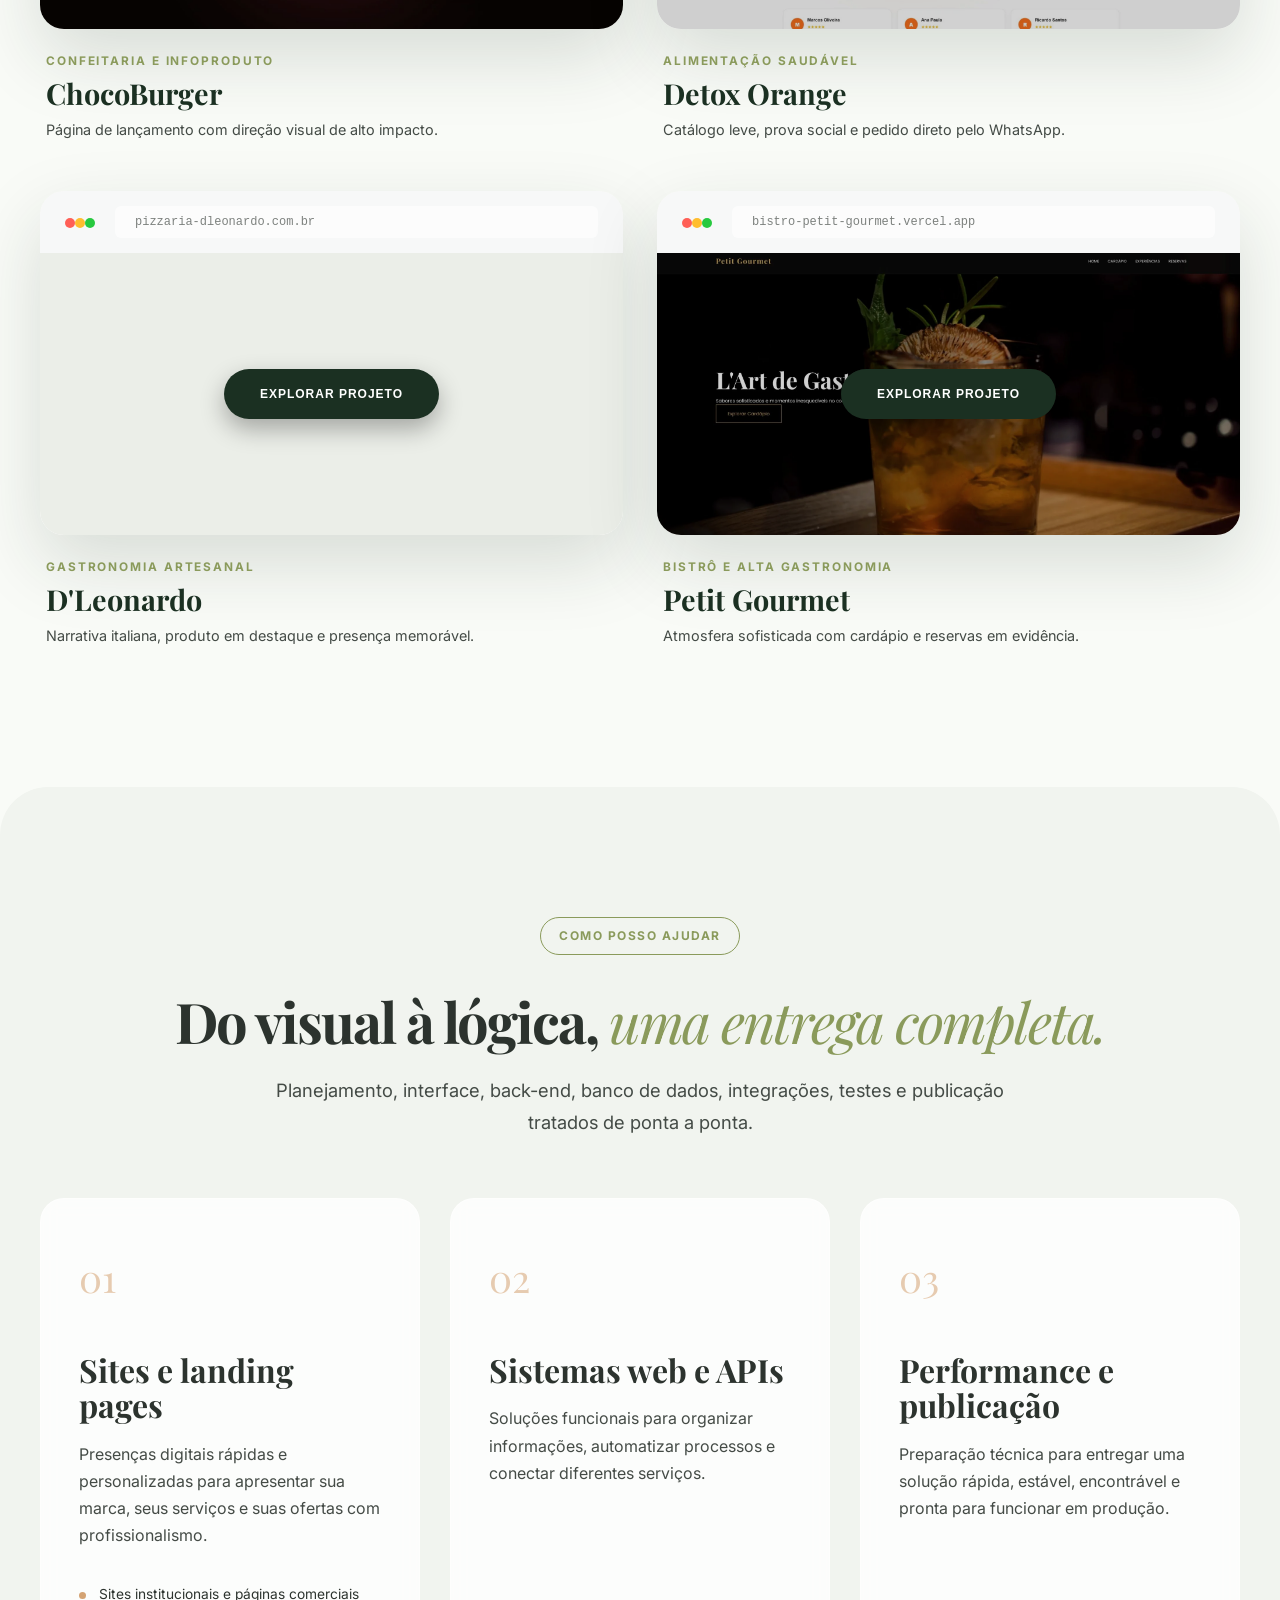
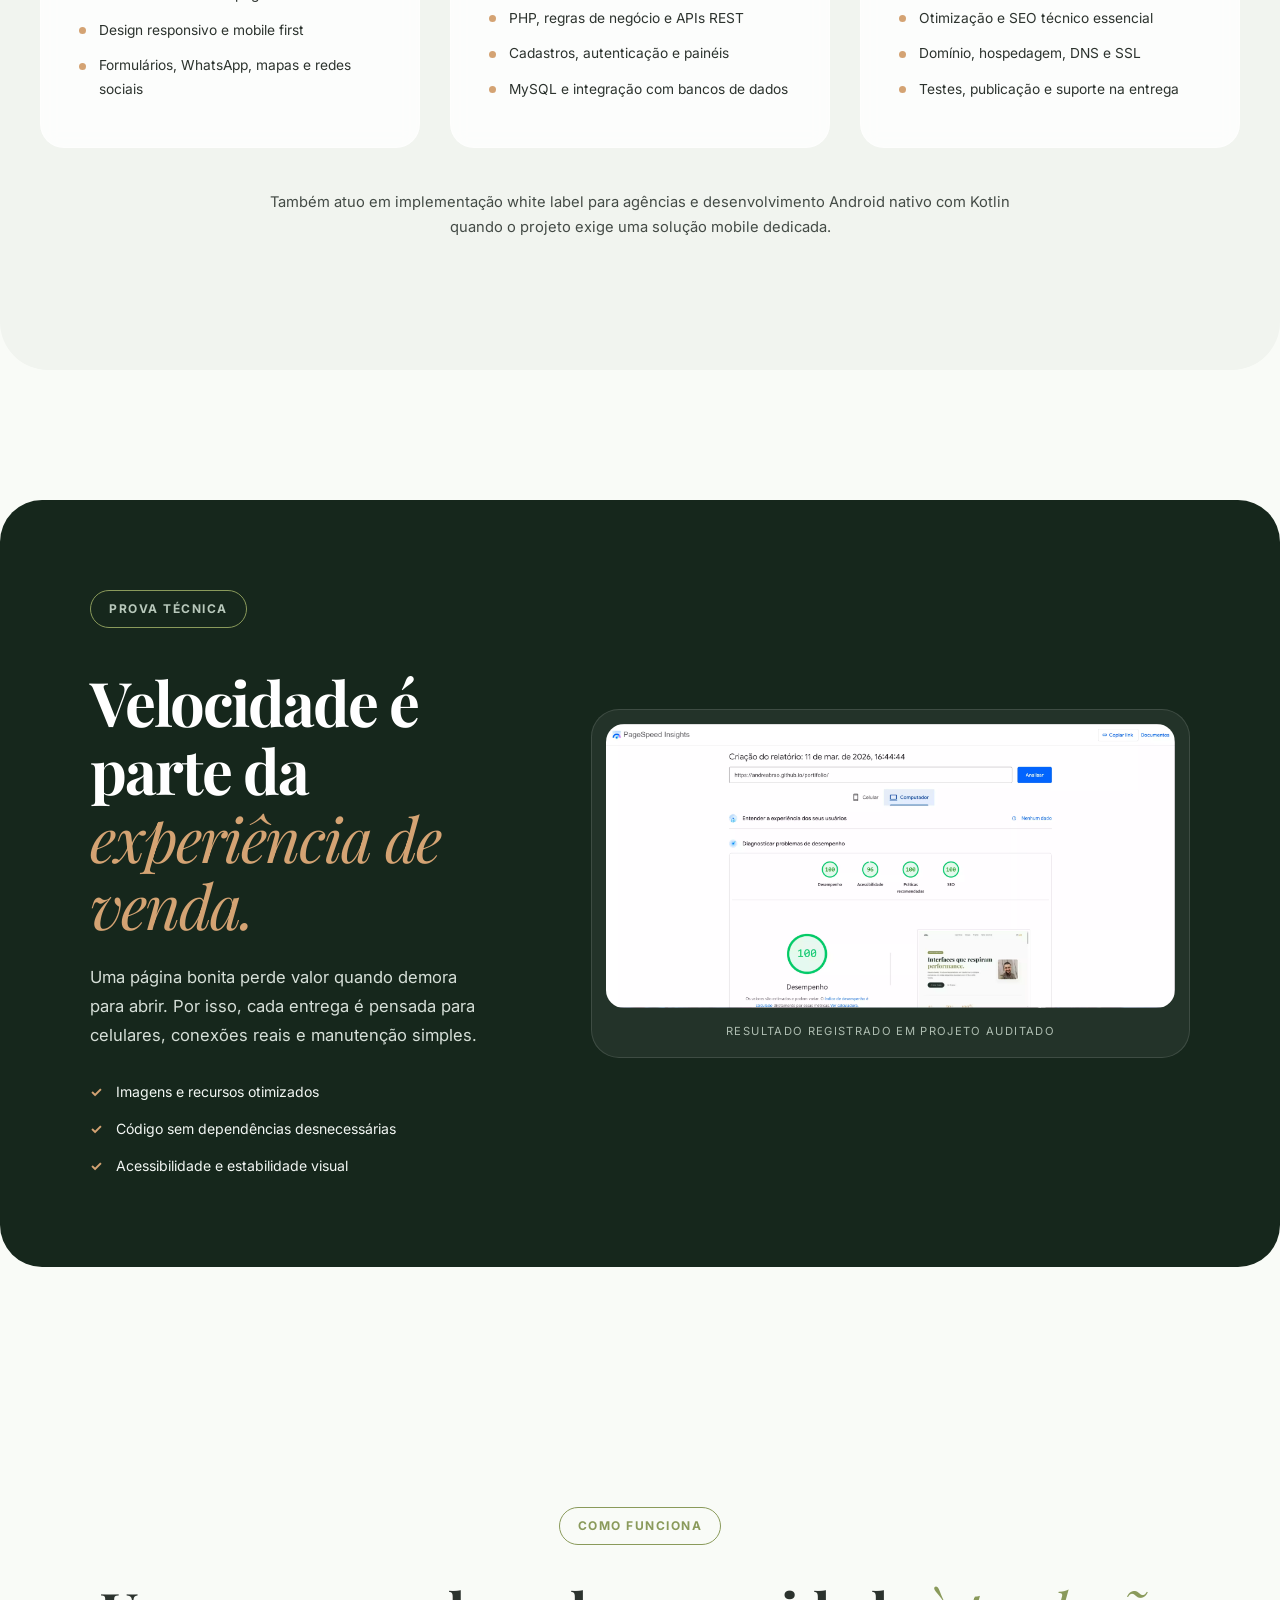
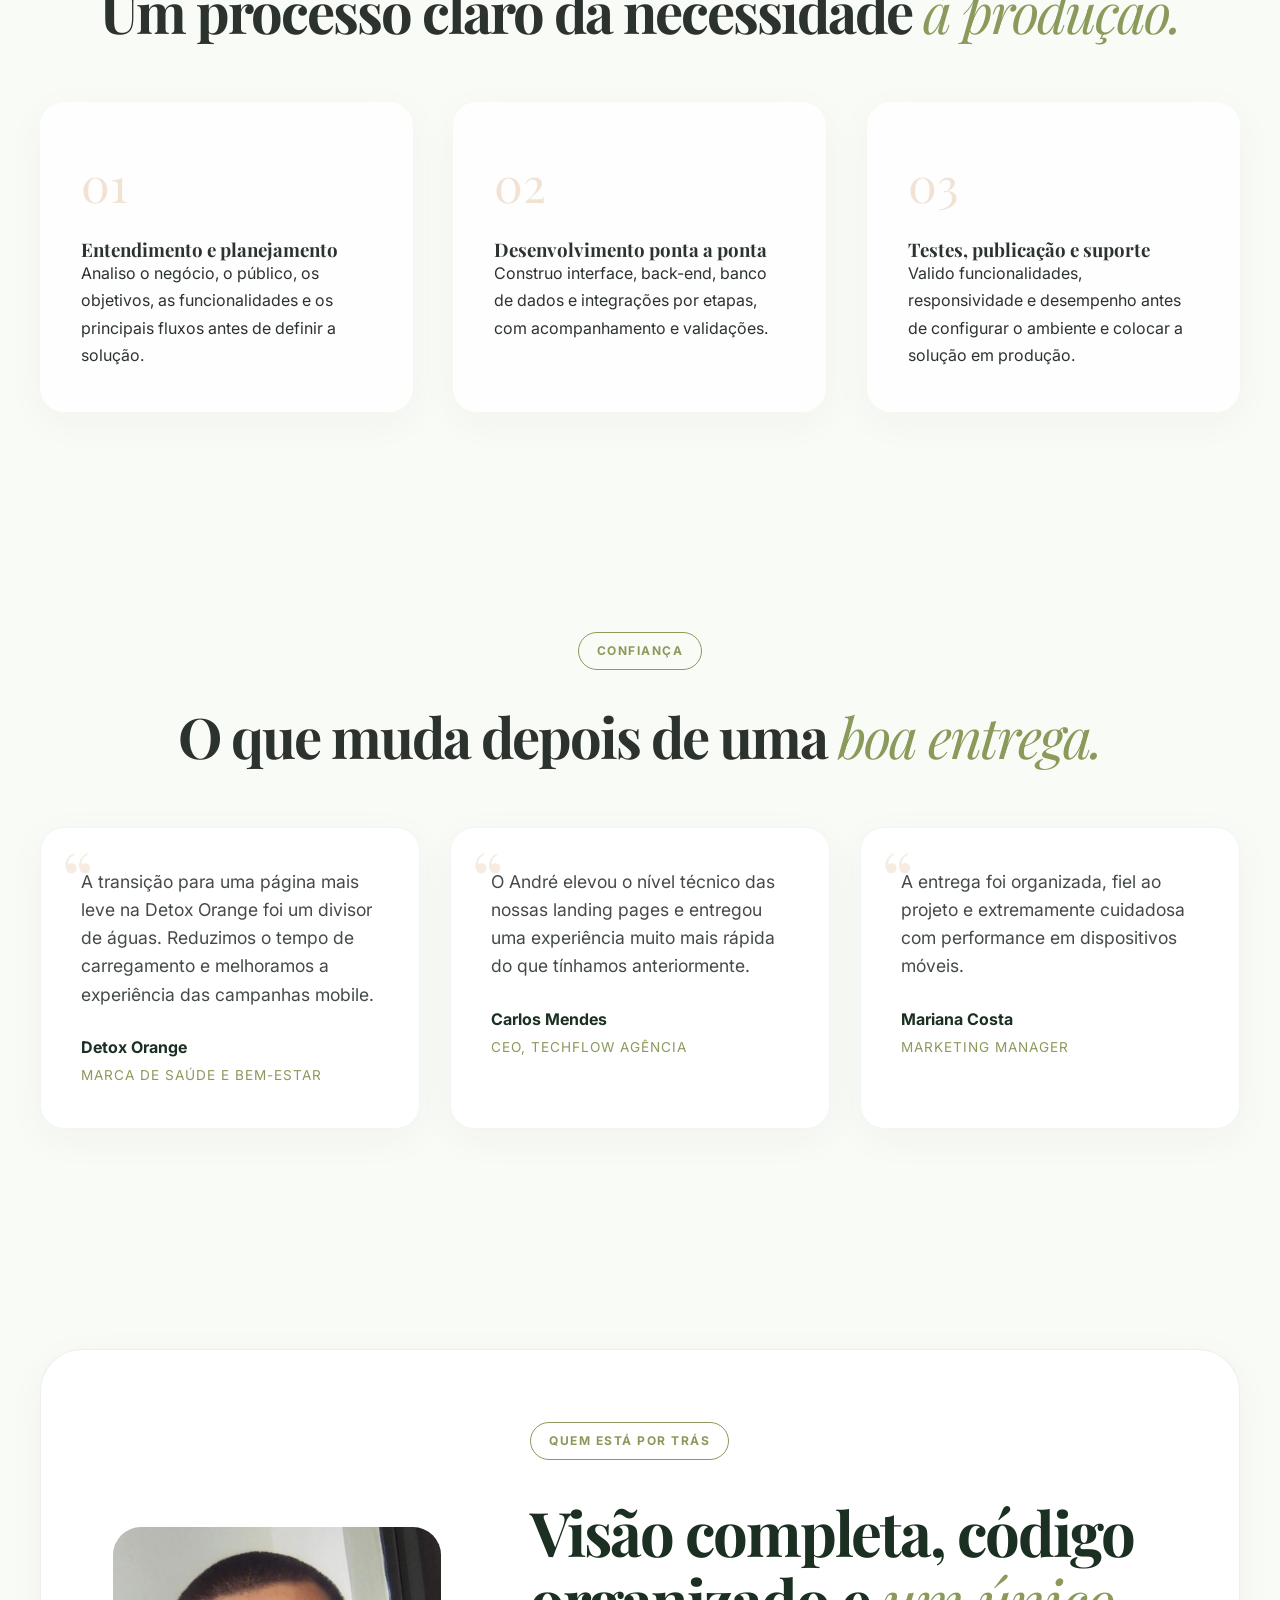
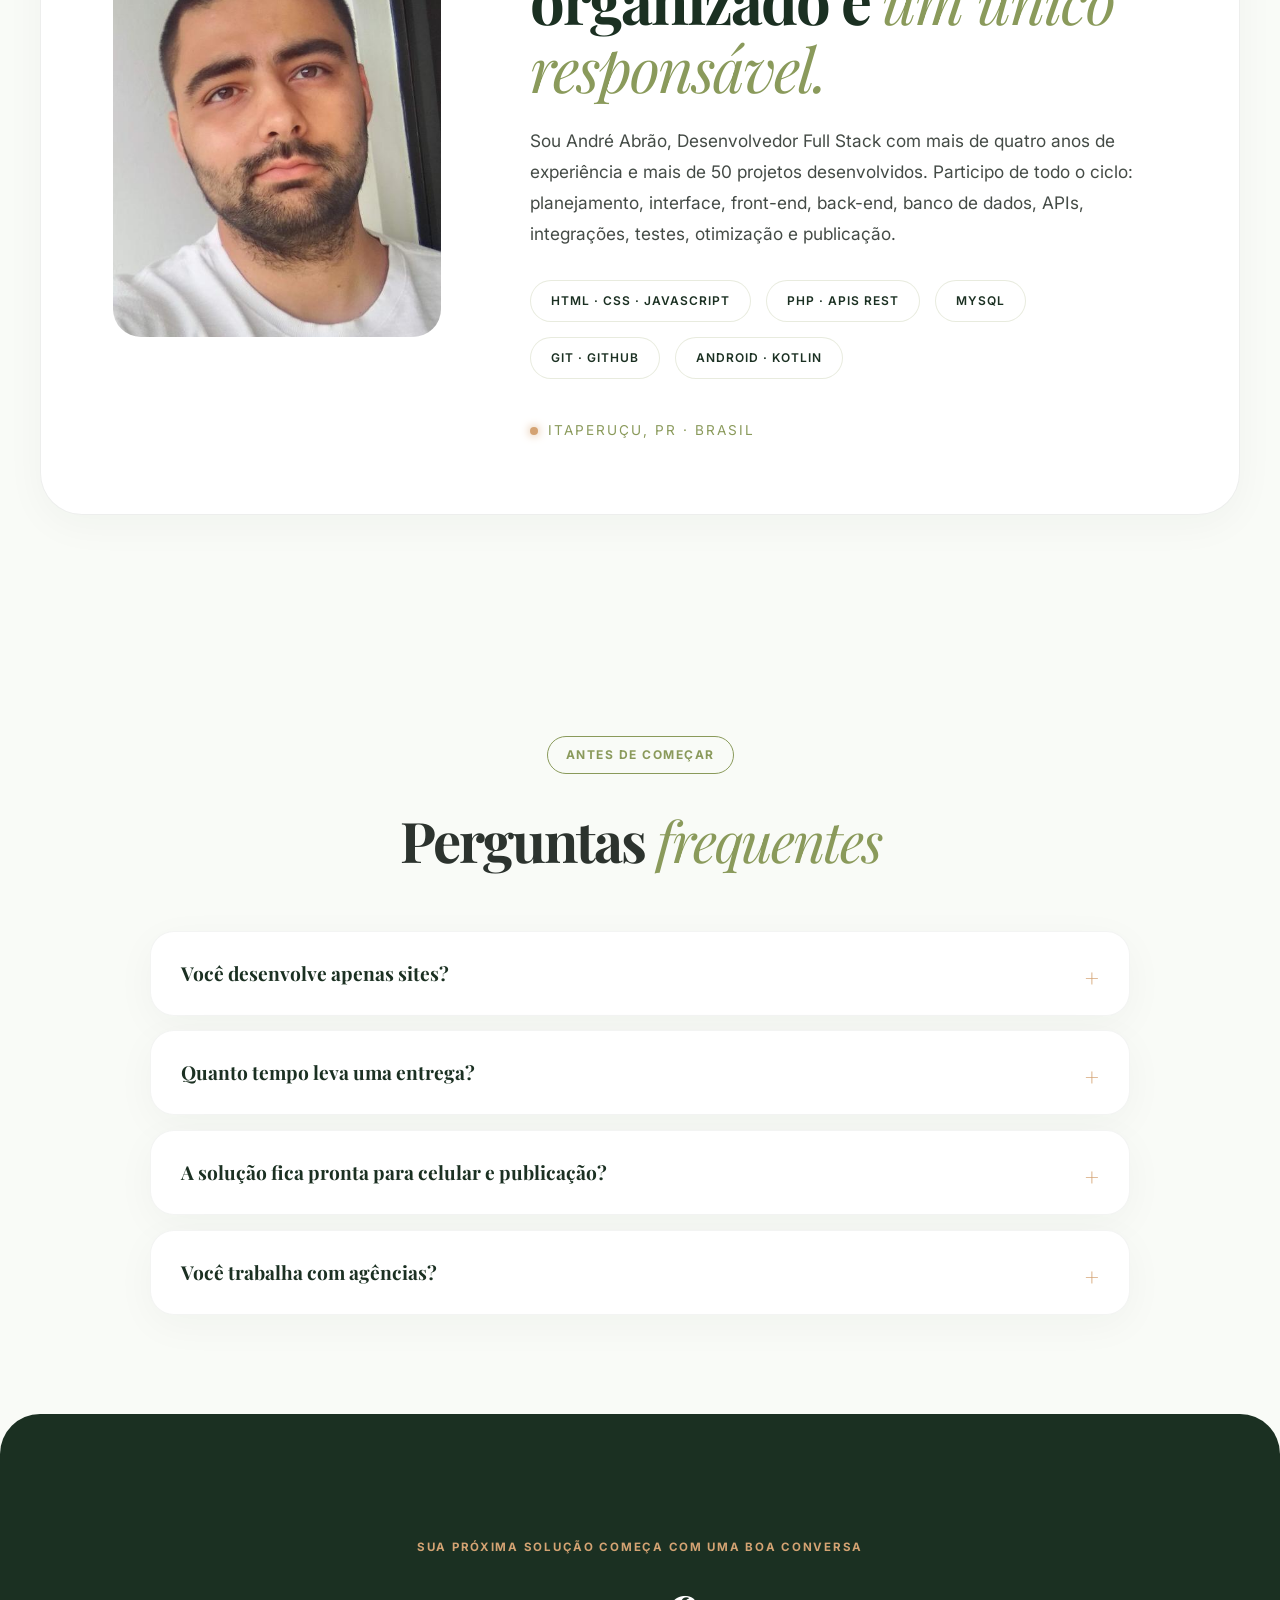
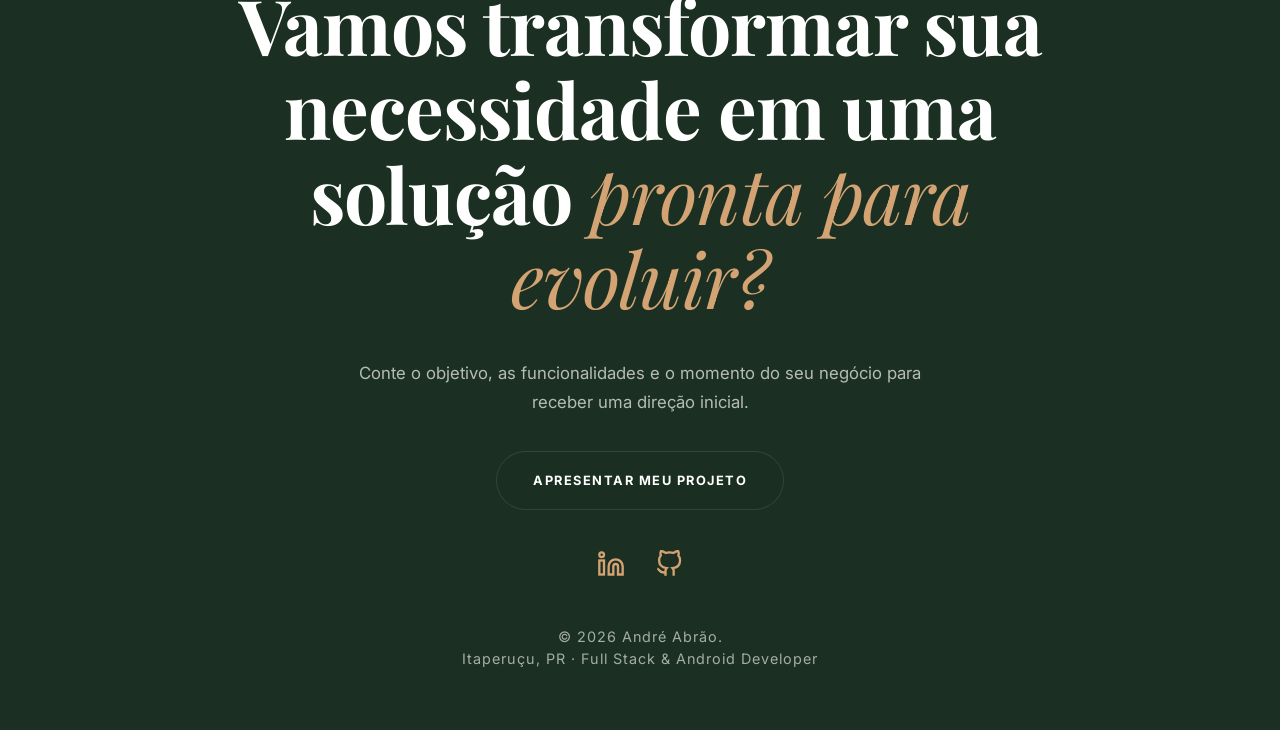
==== commit a8296b02: "Add files via upload" ====
--- a/index.html
+++ b/index.html
@@ -213,6 +213,79 @@
                 </article>
             </div>
 
+            <div class="systems-showcase-heading hidden">
+                <span class="badge" data-i18n="systems_badge">Sistemas interativos</span>
+                <h3 data-i18n="systems_title">Além de sites: <span>produtos que funcionam.</span></h3>
+                <p data-i18n="systems_intro">Cinco demonstrações funcionais de interfaces, regras de negócio, dados, automações e integrações.</p>
+            </div>
+
+            <div class="systems-projects-grid">
+                <article class="compact-project system-project hidden">
+                    <div class="project-visual project-card">
+                        <div class="browser-ui"><div class="browser-dots"><span></span><span></span><span></span></div><div class="browser-address">admin.portfolio.local</div></div>
+                        <div class="iframe-wrapper" id="project-painel-administrativo">
+                            <div class="project-placeholder system-project-placeholder">
+                                <div class="system-cover system-cover-admin" data-number="01"><span class="system-cover-type">ADMIN / ANALYTICS</span><strong>Métrica</strong><div class="system-cover-chips"><span>Receita</span><span>Pedidos</span><span>Conversão</span></div></div>
+                                <button type="button" class="btn-live-demo" data-i18n="btn_explore" data-project-container="project-painel-administrativo" data-project-url="projects/painel-administrativo/index.html">Explorar projeto</button>
+                            </div>
+                        </div>
+                    </div>
+                    <div class="compact-project-copy"><p data-i18n="system1_category">Dashboard e gestão</p><h3>Métrica Admin</h3><span data-i18n="system1_desc">Indicadores, filtros, gráficos e atividade recente em um painel responsivo.</span></div>
+                </article>
+
+                <article class="compact-project system-project hidden">
+                    <div class="project-visual project-card">
+                        <div class="browser-ui"><div class="browser-dots"><span></span><span></span><span></span></div><div class="browser-address">auth.portfolio.local</div></div>
+                        <div class="iframe-wrapper" id="project-autenticacao">
+                            <div class="project-placeholder system-project-placeholder">
+                                <div class="system-cover system-cover-auth" data-number="02"><span class="system-cover-type">AUTH / SESSION</span><strong>SecureGate</strong><div class="system-cover-chips"><span>Validação</span><span>Sessão</span><span>Acesso</span></div></div>
+                                <button type="button" class="btn-live-demo" data-i18n="btn_explore" data-project-container="project-autenticacao" data-project-url="projects/autenticacao/index.html">Explorar projeto</button>
+                            </div>
+                        </div>
+                    </div>
+                    <div class="compact-project-copy"><p data-i18n="system2_category">Autenticação e segurança</p><h3>SecureGate</h3><span data-i18n="system2_desc">Login com validação, feedback de erros e controle visual de sessão.</span></div>
+                </article>
+
+                <article class="compact-project system-project hidden">
+                    <div class="project-visual project-card">
+                        <div class="browser-ui"><div class="browser-dots"><span></span><span></span><span></span></div><div class="browser-address">database.portfolio.local</div></div>
+                        <div class="iframe-wrapper" id="project-crud">
+                            <div class="project-placeholder system-project-placeholder">
+                                <div class="system-cover system-cover-crud" data-number="03"><span class="system-cover-type">DATABASE / CRUD</span><strong>Base Produtos</strong><div class="system-cover-chips"><span>Criar</span><span>Editar</span><span>Excluir</span></div></div>
+                                <button type="button" class="btn-live-demo" data-i18n="btn_explore" data-project-container="project-crud" data-project-url="projects/crud-banco-de-dados/index.html">Explorar projeto</button>
+                            </div>
+                        </div>
+                    </div>
+                    <div class="compact-project-copy"><p data-i18n="system3_category">Banco de dados e CRUD</p><h3>Base Produtos</h3><span data-i18n="system3_desc">Cadastro completo com busca, edição, exclusão e persistência no navegador.</span></div>
+                </article>
+
+                <article class="compact-project system-project hidden">
+                    <div class="project-visual project-card">
+                        <div class="browser-ui"><div class="browser-dots"><span></span><span></span><span></span></div><div class="browser-address">flow.portfolio.local</div></div>
+                        <div class="iframe-wrapper" id="project-automacao">
+                            <div class="project-placeholder system-project-placeholder">
+                                <div class="system-cover system-cover-flow" data-number="04"><span class="system-cover-type">WORKFLOW / AUTOMATION</span><strong>FlowPilot</strong><div class="system-cover-chips"><span>Gatilho</span><span>Regra</span><span>Ação</span></div></div>
+                                <button type="button" class="btn-live-demo" data-i18n="btn_explore" data-project-container="project-automacao" data-project-url="projects/automacao/index.html">Explorar projeto</button>
+                            </div>
+                        </div>
+                    </div>
+                    <div class="compact-project-copy"><p data-i18n="system4_category">Automação de processos</p><h3>FlowPilot</h3><span data-i18n="system4_desc">Fluxo automatizado de atendimento com execução e histórico em tempo real.</span></div>
+                </article>
+
+                <article class="compact-project system-project hidden">
+                    <div class="project-visual project-card">
+                        <div class="browser-ui"><div class="browser-dots"><span></span><span></span><span></span></div><div class="browser-address">api.portfolio.local</div></div>
+                        <div class="iframe-wrapper" id="project-api">
+                            <div class="project-placeholder system-project-placeholder">
+                                <div class="system-cover system-cover-api" data-number="05"><span class="system-cover-type">REST / JSON</span><strong>Orbit API</strong><div class="system-cover-chips"><span>GET</span><span>POST</span><span>DELETE</span></div></div>
+                                <button type="button" class="btn-live-demo" data-i18n="btn_explore" data-project-container="project-api" data-project-url="projects/api/index.html">Explorar projeto</button>
+                            </div>
+                        </div>
+                    </div>
+                    <div class="compact-project-copy"><p data-i18n="system5_category">API REST e integrações</p><h3>Orbit API</h3><span data-i18n="system5_desc">Console interativo para testar métodos HTTP e visualizar respostas JSON.</span></div>
+                </article>
+            </div>
+
             <div class="other-projects-heading hidden">
                 <span class="badge" data-i18n="other_projects_badge">Outras entregas</span>
                 <h3 data-i18n="other_projects_title">Mais experiências <span>sob medida</span></h3>
--- a/fixes.css
+++ b/fixes.css
@@ -812,6 +812,129 @@
     text-align: center;
 }
 
+.systems-showcase-heading {
+    max-width: 820px;
+    margin: 150px auto 48px;
+    text-align: center;
+}
+
+.systems-showcase-heading h3 {
+    color: var(--primary);
+    font-size: clamp(2.7rem, 5vw, 4.2rem);
+    letter-spacing: -2px;
+}
+
+.systems-showcase-heading h3 span {
+    color: var(--secondary);
+    font-weight: 400;
+    font-style: italic;
+}
+
+.systems-showcase-heading > p {
+    max-width: 660px;
+    margin: 20px auto 0;
+    color: var(--text-light);
+    font-size: 1.02rem;
+    line-height: 1.7;
+}
+
+.systems-projects-grid {
+    display: grid;
+    grid-template-columns: repeat(3, minmax(0, 1fr));
+    gap: 46px 28px;
+}
+
+#projetos .systems-projects-grid .iframe-wrapper {
+    height: clamp(240px, 20vw, 295px);
+    border-radius: 0;
+}
+
+.system-project-placeholder {
+    background: var(--primary);
+}
+
+.system-cover {
+    position: absolute;
+    inset: 0;
+    display: flex;
+    flex-direction: column;
+    justify-content: space-between;
+    overflow: hidden;
+    padding: 27px;
+    background: #10231c;
+    color: #f5f3eb;
+    text-align: left;
+    transition: transform 0.5s cubic-bezier(0.23, 1, 0.32, 1), filter 0.5s;
+}
+
+.system-cover::before {
+    content: "";
+    position: absolute;
+    right: -58px;
+    top: -64px;
+    width: 185px;
+    height: 185px;
+    border: 1px solid rgba(255,255,255,0.14);
+    border-radius: 50%;
+    box-shadow: 0 0 0 34px rgba(255,255,255,0.035), 0 0 0 68px rgba(255,255,255,0.025);
+}
+
+.system-cover::after {
+    content: attr(data-number);
+    position: absolute;
+    right: 22px;
+    bottom: 8px;
+    color: rgba(255,255,255,0.11);
+    font-family: 'Playfair Display', serif;
+    font-size: 5rem;
+    line-height: 1;
+}
+
+.system-cover-type {
+    position: relative;
+    z-index: 1;
+    font-family: monospace;
+    font-size: 0.65rem;
+    font-weight: 700;
+    letter-spacing: 0.14em;
+}
+
+.system-cover > strong {
+    position: relative;
+    z-index: 1;
+    font-family: 'Playfair Display', serif;
+    font-size: clamp(2rem, 3vw, 3rem);
+    letter-spacing: -1.5px;
+}
+
+.system-cover-chips {
+    position: relative;
+    z-index: 1;
+    display: flex;
+    flex-wrap: wrap;
+    gap: 6px;
+    max-width: 75%;
+}
+
+.system-cover-chips span {
+    padding: 6px 8px;
+    border: 1px solid rgba(255,255,255,0.26);
+    border-radius: 999px;
+    font-size: 0.6rem;
+    font-weight: 700;
+}
+
+.system-cover-admin { background: #143026; color: #e4ff62; }
+.system-cover-auth { background: #17304a; color: #b9dcff; }
+.system-cover-crud { background: #51291f; color: #ffb29f; }
+.system-cover-flow { background: #322446; color: #d7c1ff; }
+.system-cover-api { background: #101a17; color: #dcff54; }
+
+.system-project:hover .system-cover {
+    filter: brightness(0.62) saturate(1.08);
+    transform: scale(1.025);
+}
+
 .other-projects-heading h3 {
     color: var(--primary);
     font-size: clamp(2.6rem, 5vw, 4rem);
@@ -1152,6 +1275,7 @@
 
 body.dark .case-study-copy h3,
 body.dark .compact-project-copy h3,
+body.dark .systems-showcase-heading h3,
 body.dark .other-projects-heading h3,
 body.dark .about-copy h2 {
     color: #f0f5f1;
@@ -1199,6 +1323,10 @@
 
     #projetos .featured-projects .iframe-wrapper {
         height: clamp(390px, 50vw, 560px);
+    }
+
+    .systems-projects-grid {
+        grid-template-columns: repeat(2, minmax(0, 1fr));
     }
 
     .strategic-services {
@@ -1329,14 +1457,17 @@
     }
 
     #projetos .featured-projects .iframe-wrapper,
+    #projetos .systems-projects-grid .iframe-wrapper,
     #projetos .other-projects-grid .iframe-wrapper {
         height: clamp(235px, 64vw, 300px);
     }
 
+    .systems-showcase-heading,
     .other-projects-heading {
         margin-top: 100px;
     }
 
+    .systems-projects-grid,
     .other-projects-grid {
         grid-template-columns: 1fr;
         gap: 56px;
@@ -1539,14 +1670,17 @@
     }
 
     #projetos .featured-projects .iframe-wrapper,
+    #projetos .systems-projects-grid .iframe-wrapper,
     #projetos .other-projects-grid .iframe-wrapper {
         height: clamp(220px, 58vw, 250px);
     }
 
+    .systems-showcase-heading,
     .other-projects-heading {
         margin: 70px 0 32px;
     }
 
+    .systems-projects-grid,
     .other-projects-grid {
         gap: 38px;
     }
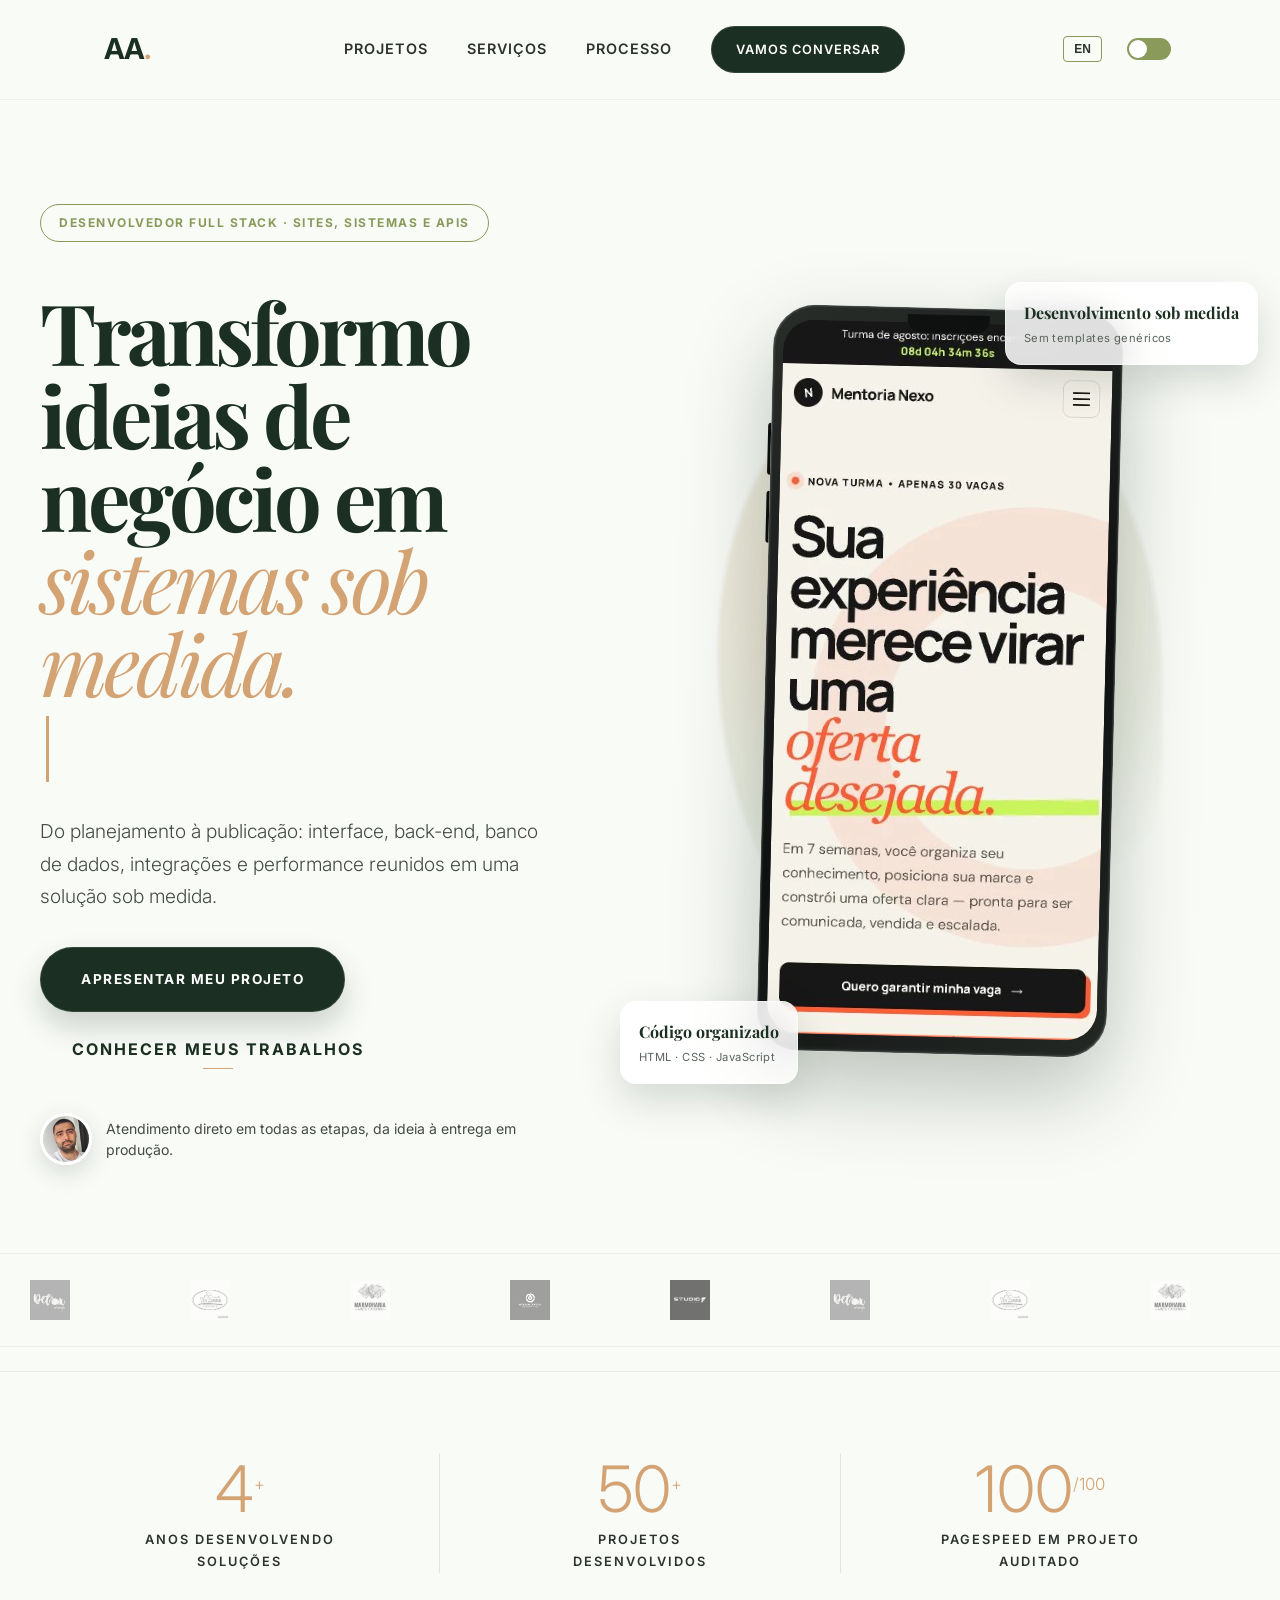
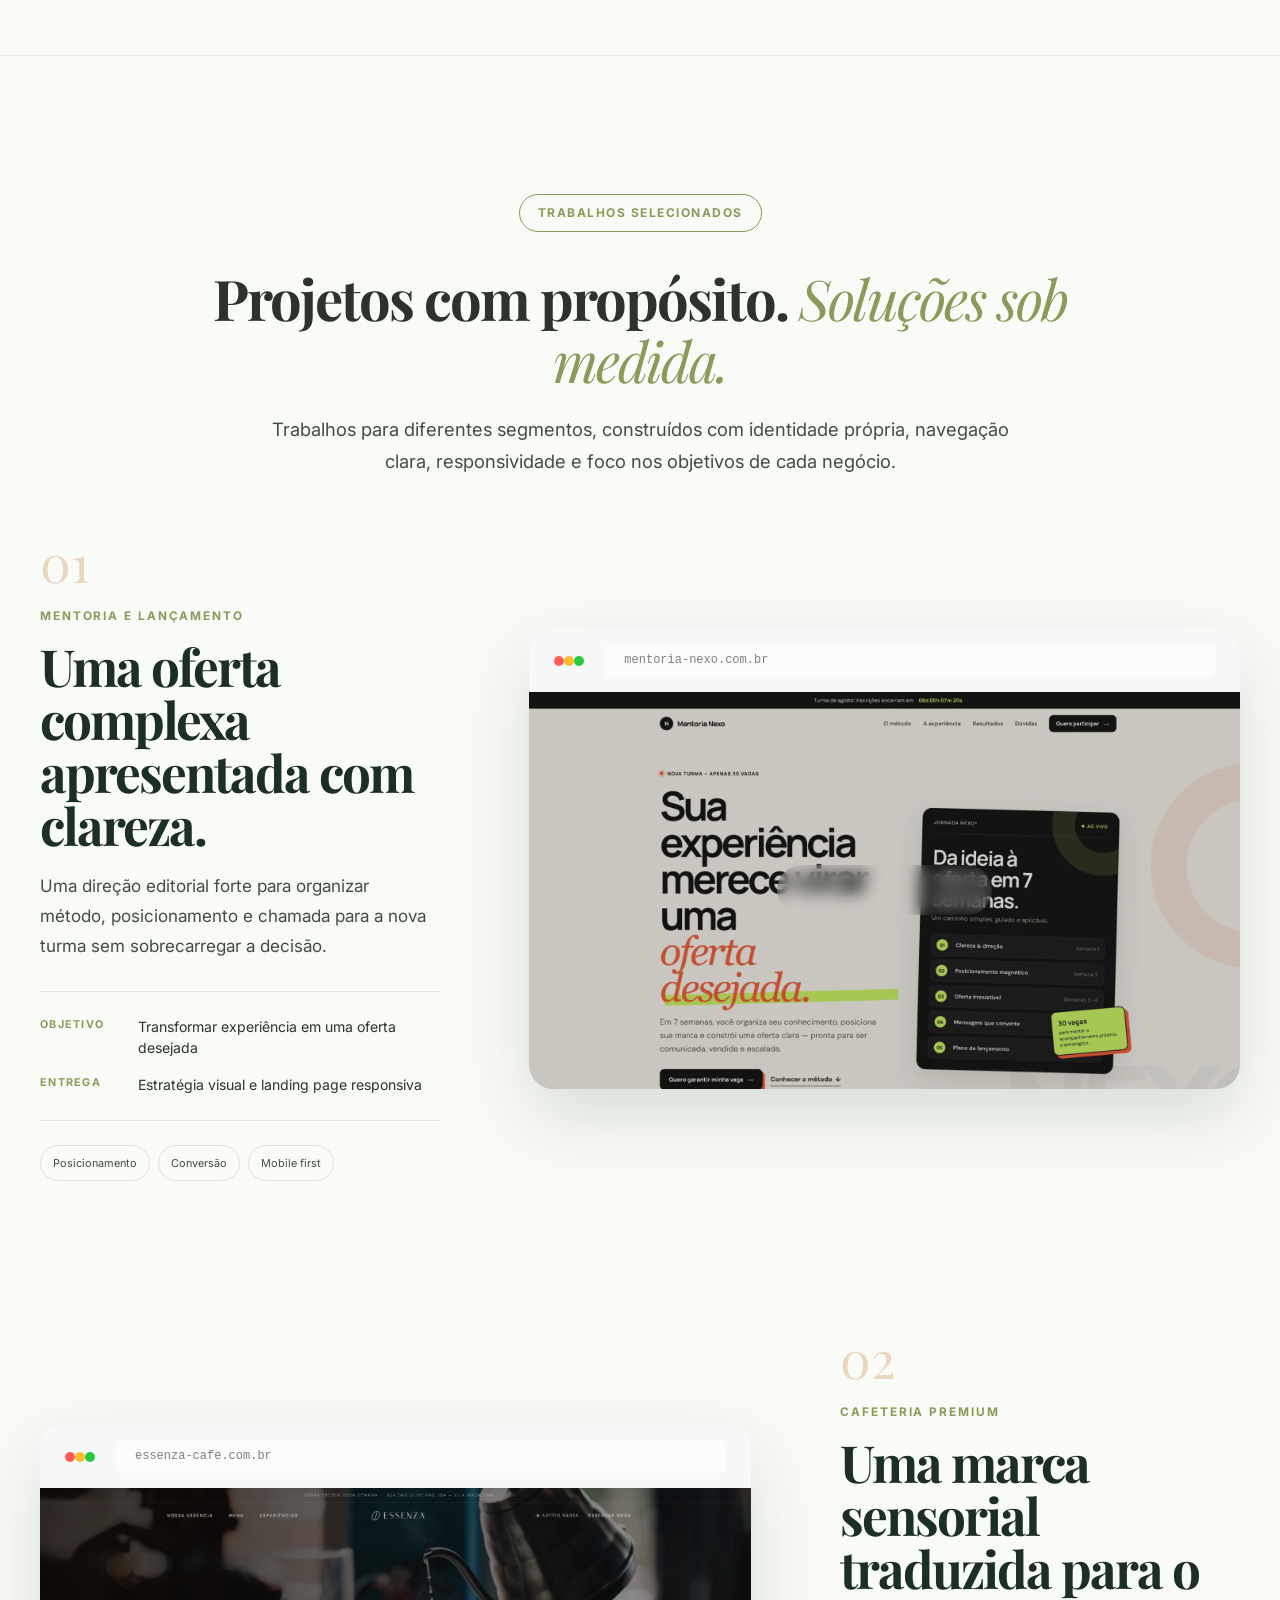
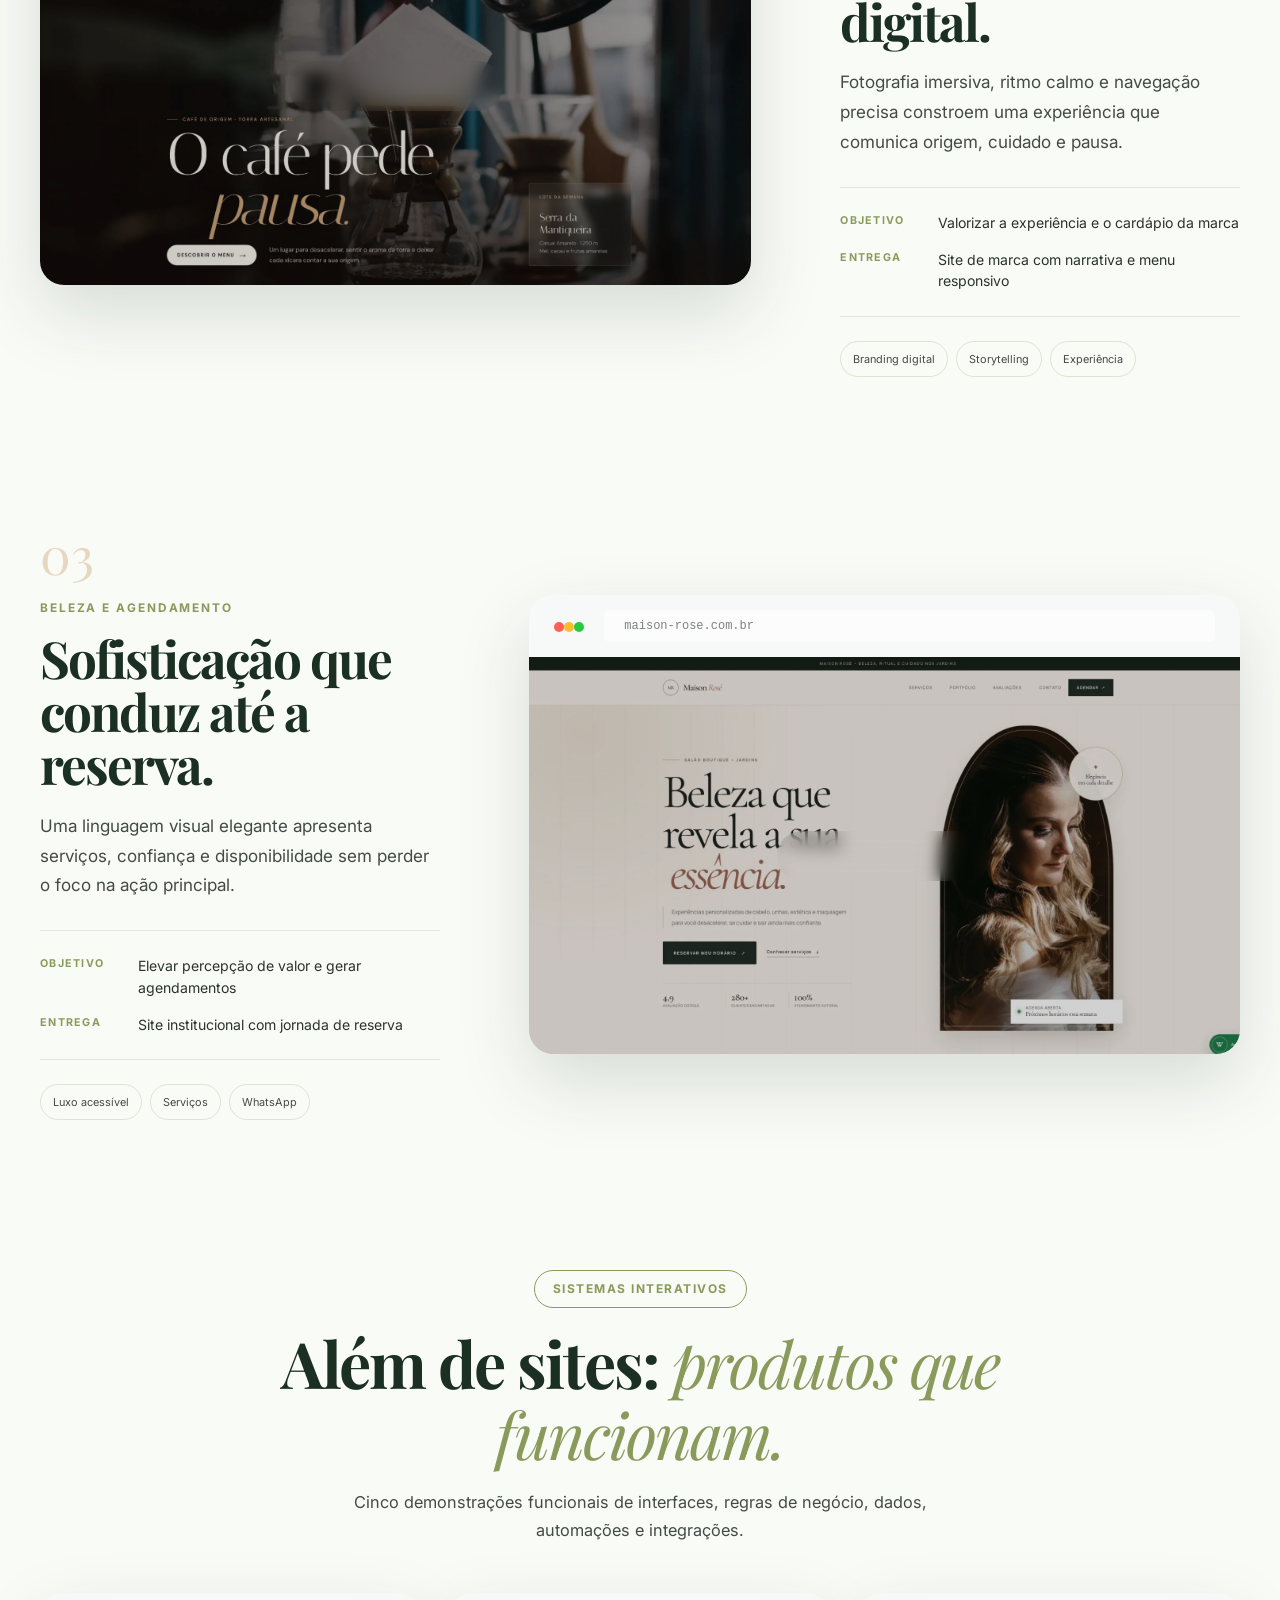
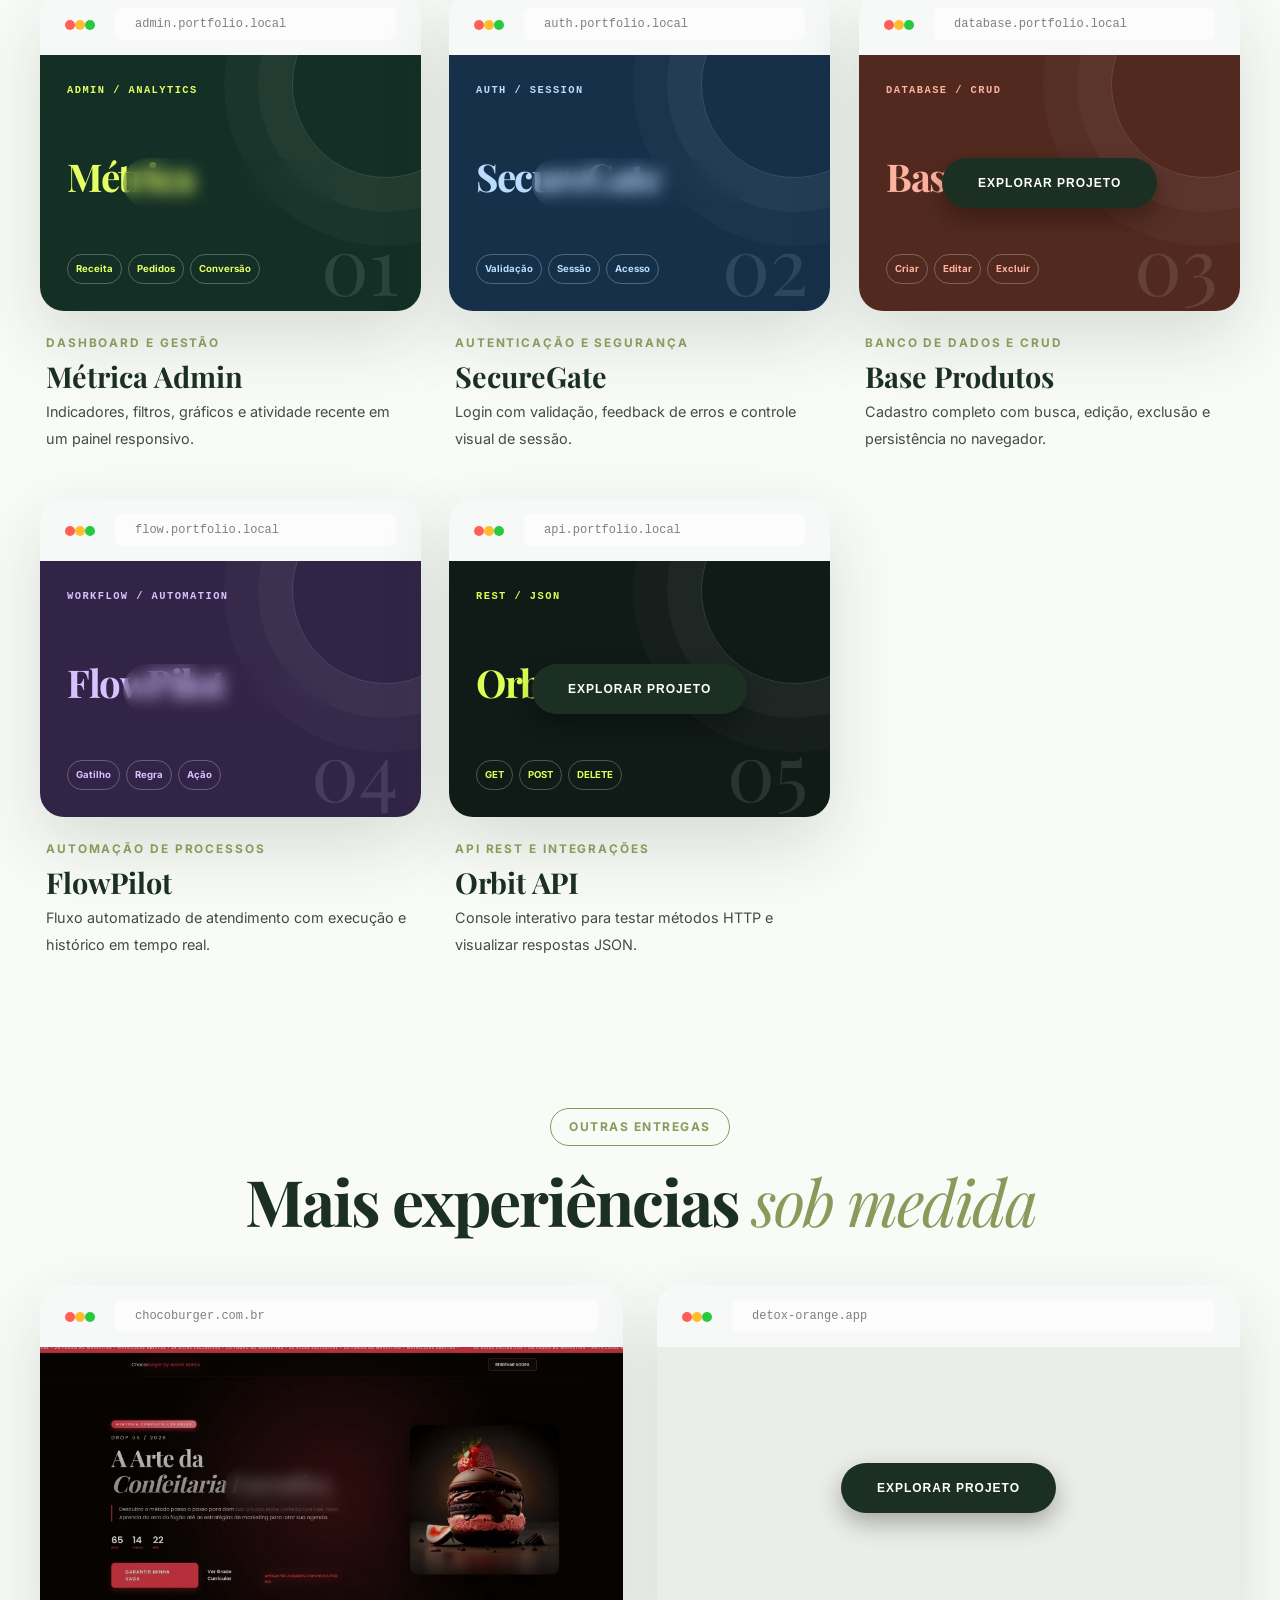
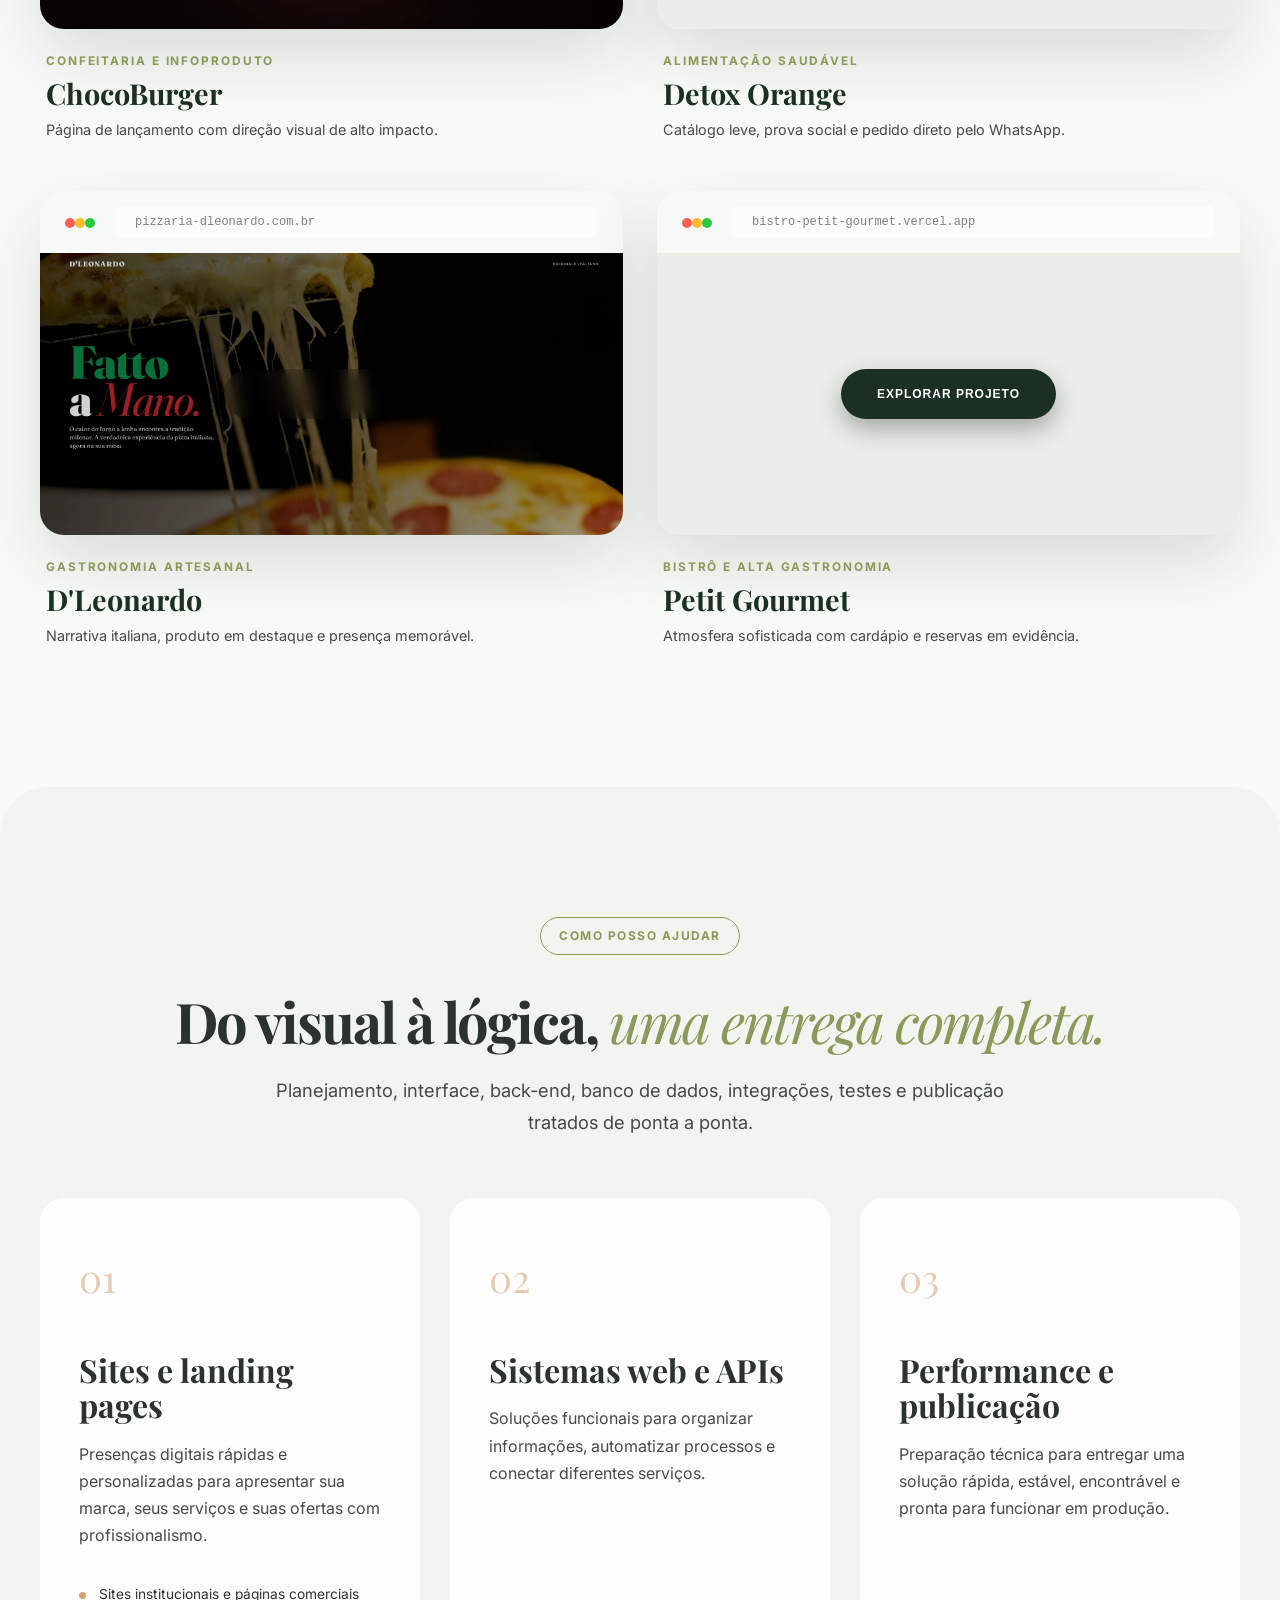
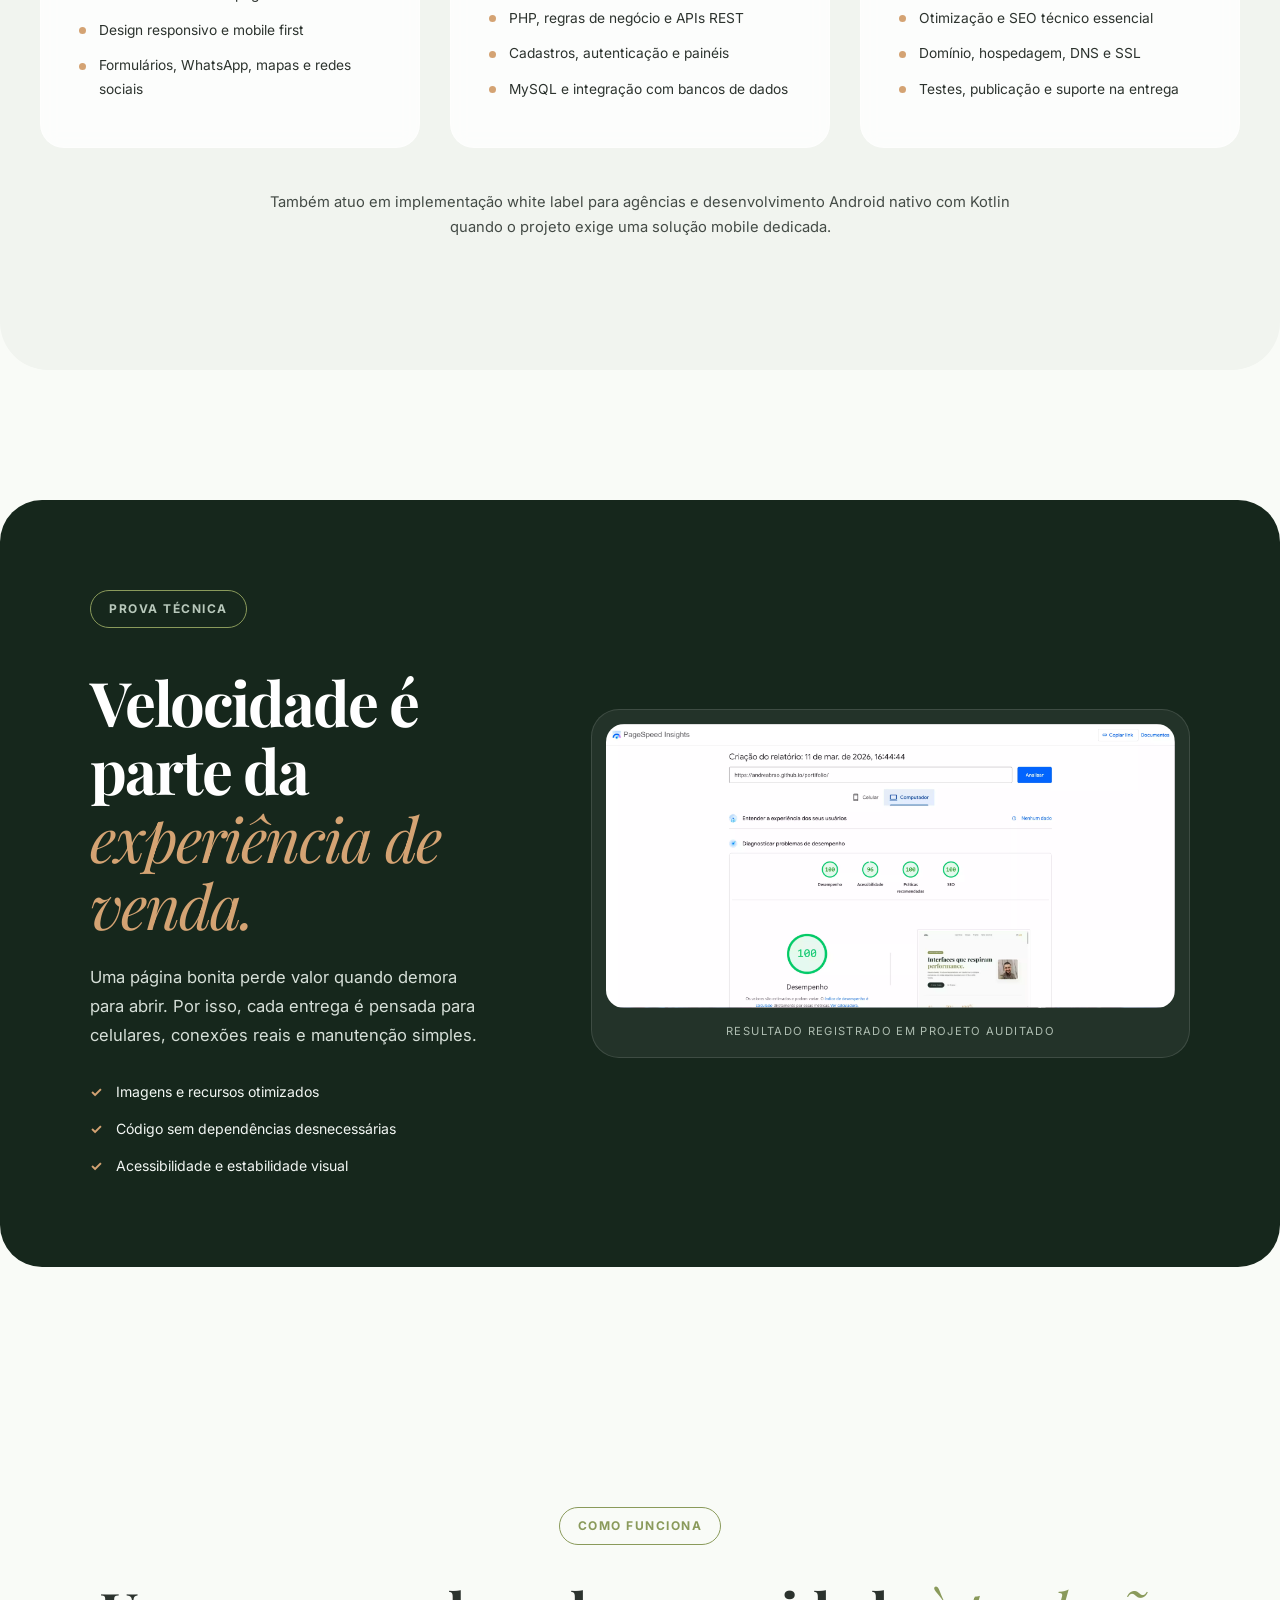
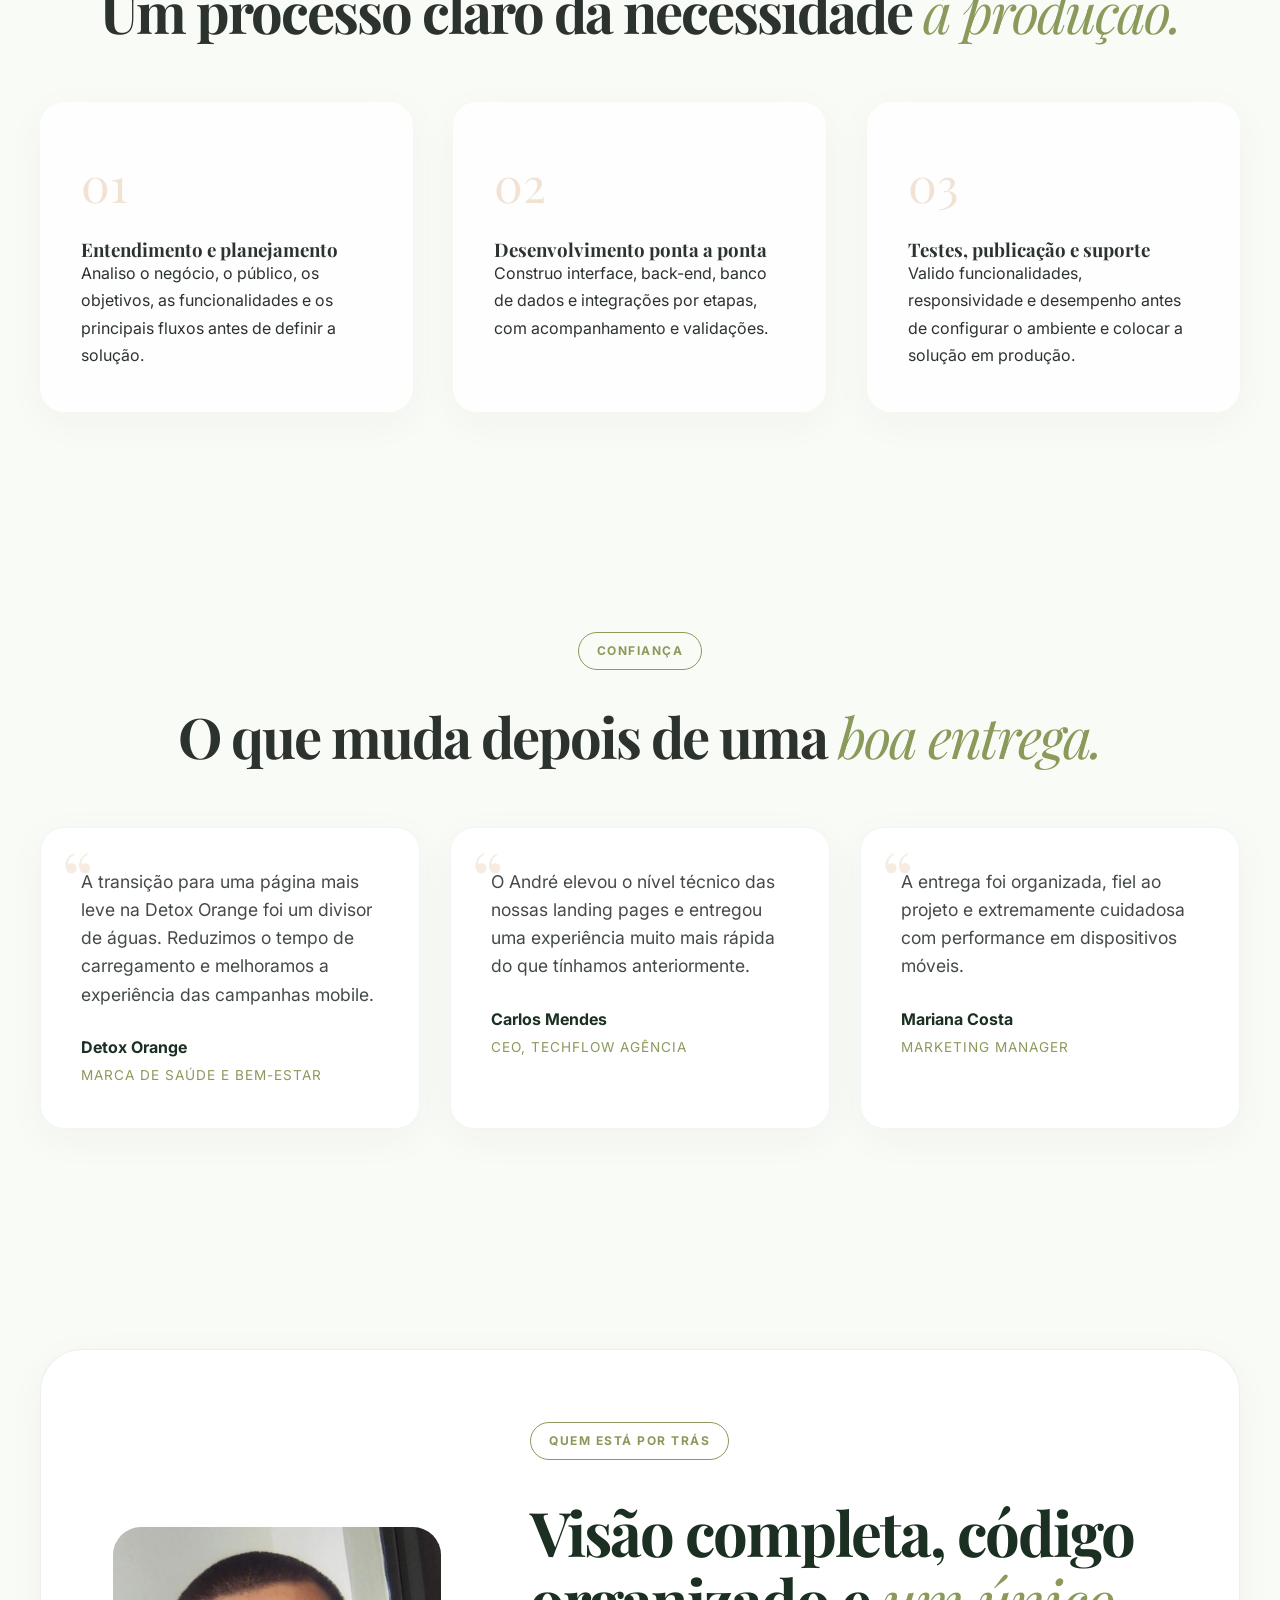
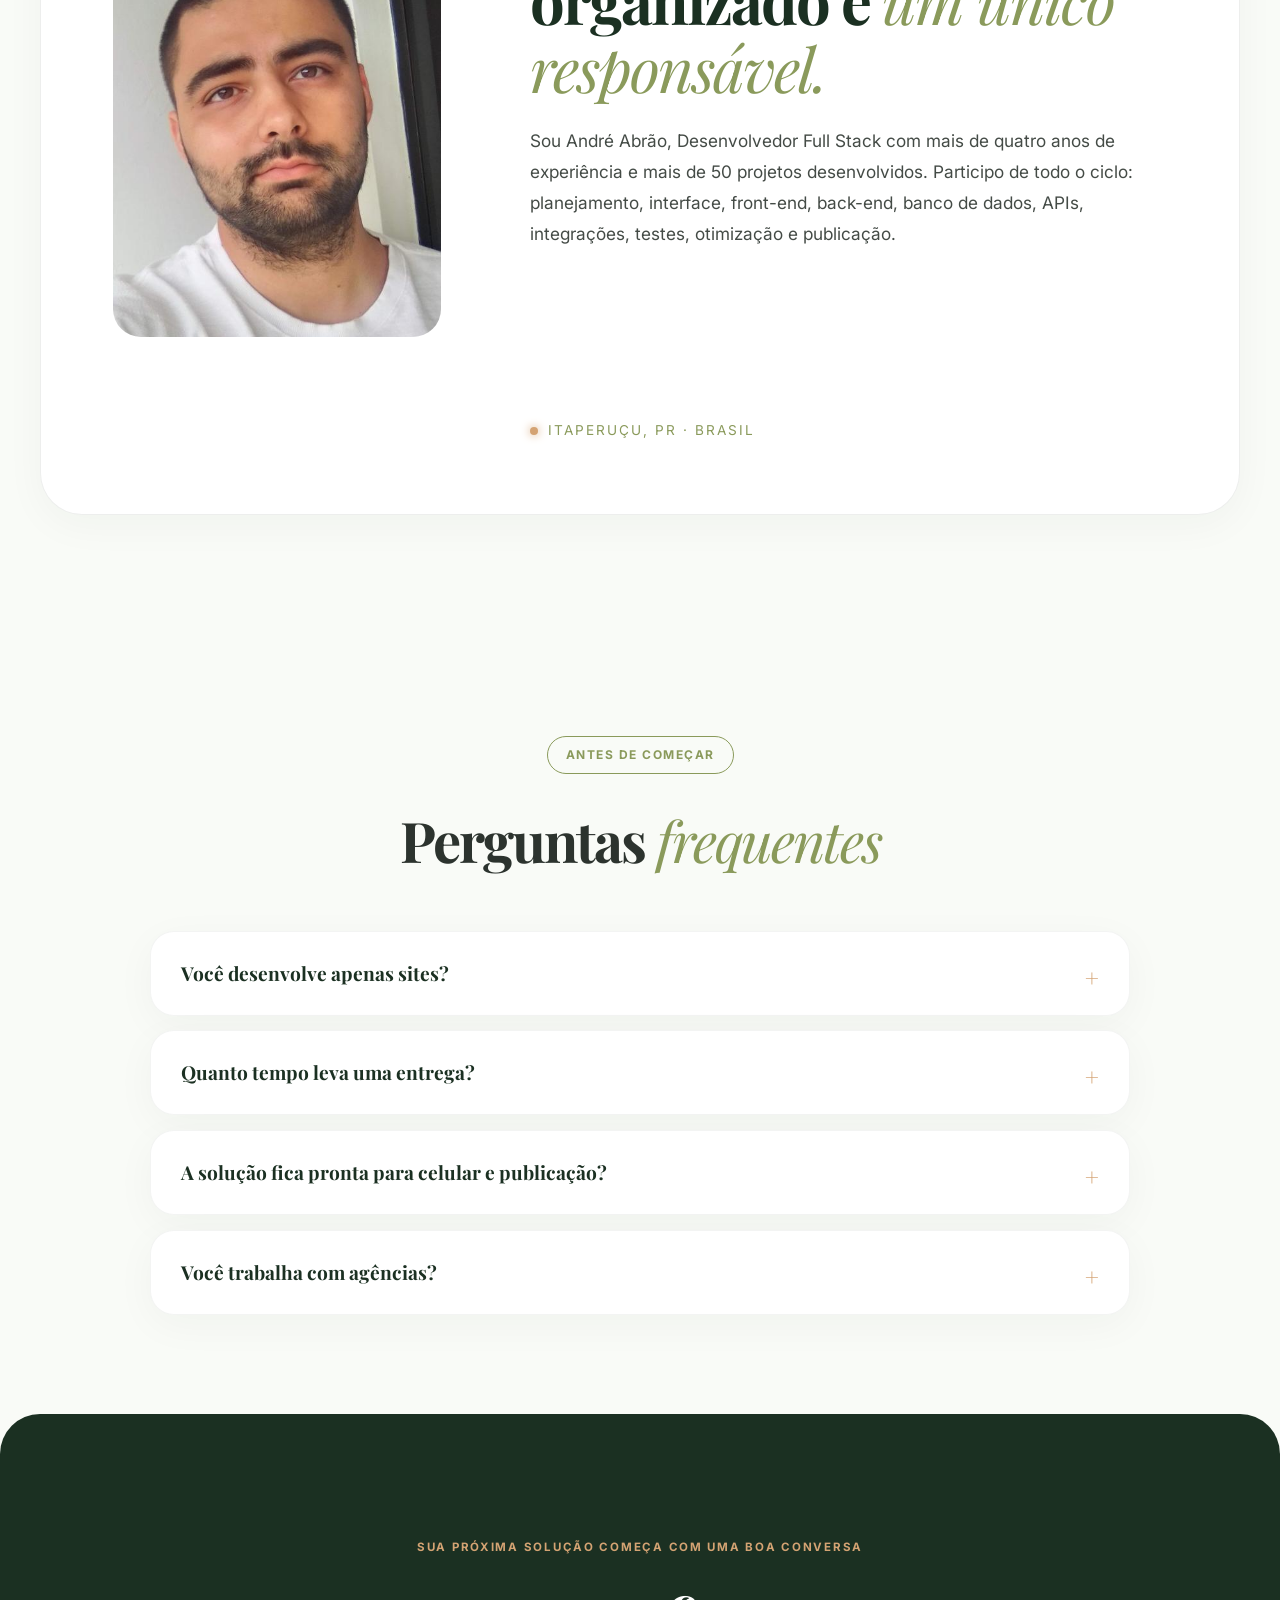
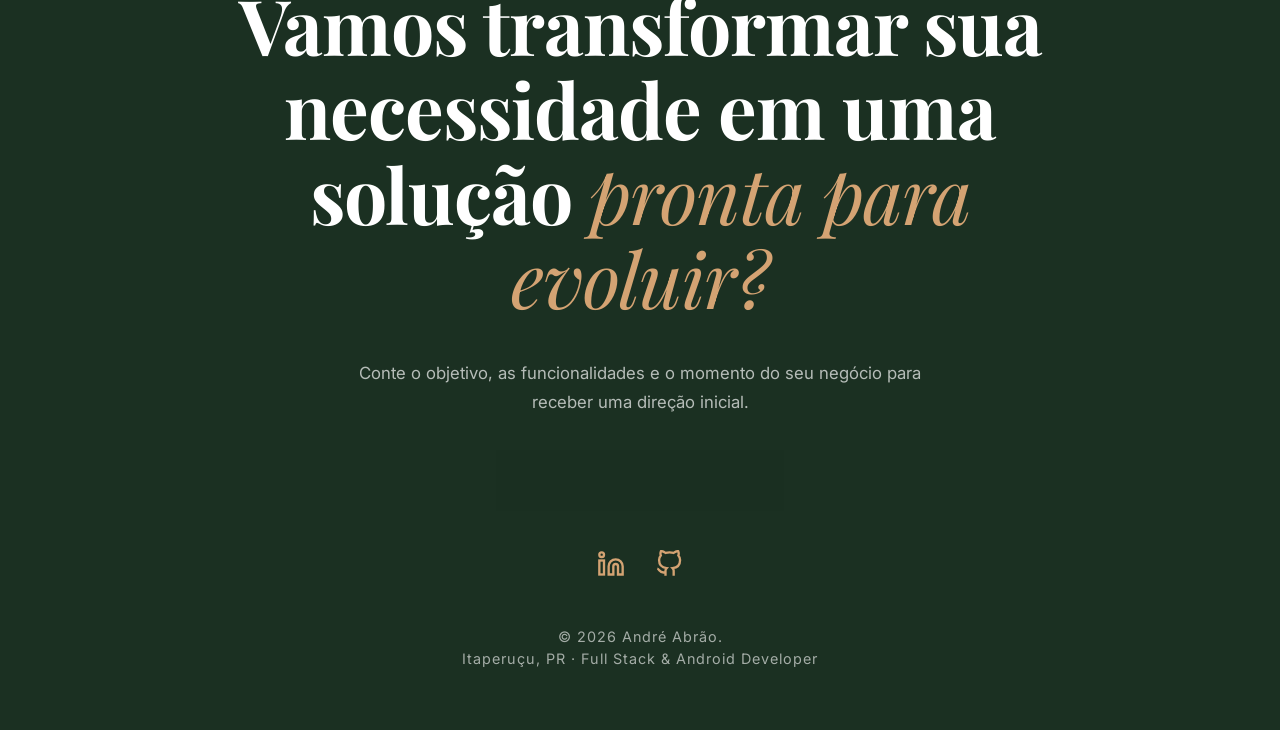
==== commit 1ec0ea2e: "Add files via upload" ====
--- a/index.html
+++ b/index.html
@@ -386,7 +386,7 @@
                     <span class="badge" data-i18n="about_badge">Quem está por trás</span>
                     <h2 data-i18n="about_title">Visão completa, código organizado e <span>um único responsável.</span></h2>
                     <p data-i18n="about_text">Sou André Abrão, Desenvolvedor Full Stack com mais de quatro anos de experiência e mais de 50 projetos desenvolvidos. Participo de todo o ciclo: planejamento, interface, front-end, back-end, banco de dados, APIs, integrações, testes, otimização e publicação.</p>
-                    <div class="about-tags"><span class="tag-tech" data-i18n="tag_vanilla" data-tooltip-key="tooltip_vanilla">HTML · CSS · JavaScript</span><span class="tag-tech" data-i18n="tag_js" data-tooltip-key="tooltip_js">PHP · APIs REST</span><span class="tag-tech" data-i18n="tag_vitals" data-tooltip-key="tooltip_vitals">MySQL</span><span class="tag-tech" data-i18n="tag_git" data-tooltip-key="tooltip_git">Git · GitHub</span><span class="tag-tech" data-i18n="tag_android" data-tooltip-key="tooltip_android">Android · Kotlin</span></div>
+                    <div class="about-tags"><span class="tag-tech" data-i18n="tag_vanilla" data-tooltip-key="tooltip_vanilla">HTML · CSS</span><span class="tag-tech" data-i18n="tag_js" data-tooltip-key="tooltip_js">JavaScript</span><span class="tag-tech" data-i18n="tag_php" data-tooltip-key="tooltip_php">PHP</span><span class="tag-tech" data-i18n="tag_mysql" data-tooltip-key="tooltip_mysql">MySQL</span><span class="tag-tech" data-i18n="tag_api" data-tooltip-key="tooltip_api">APIs REST</span><span class="tag-tech" data-i18n="tag_database" data-tooltip-key="tooltip_database">Banco de dados</span><span class="tag-tech" data-i18n="tag_git" data-tooltip-key="tooltip_git">Git · GitHub</span><span class="tag-tech" data-i18n="tag_android" data-tooltip-key="tooltip_android">Android · Kotlin</span></div>
                     <p class="about-location"><span class="dot"></span> Itaperuçu, PR · Brasil</p>
                 </div>
             </div>
@@ -420,6 +420,6 @@
         </div>
     </footer>
 
-    <script src="script.js?v=20260811a"></script>
+    <script src="script.js?v=20260811b"></script>
 </body>
 </html>
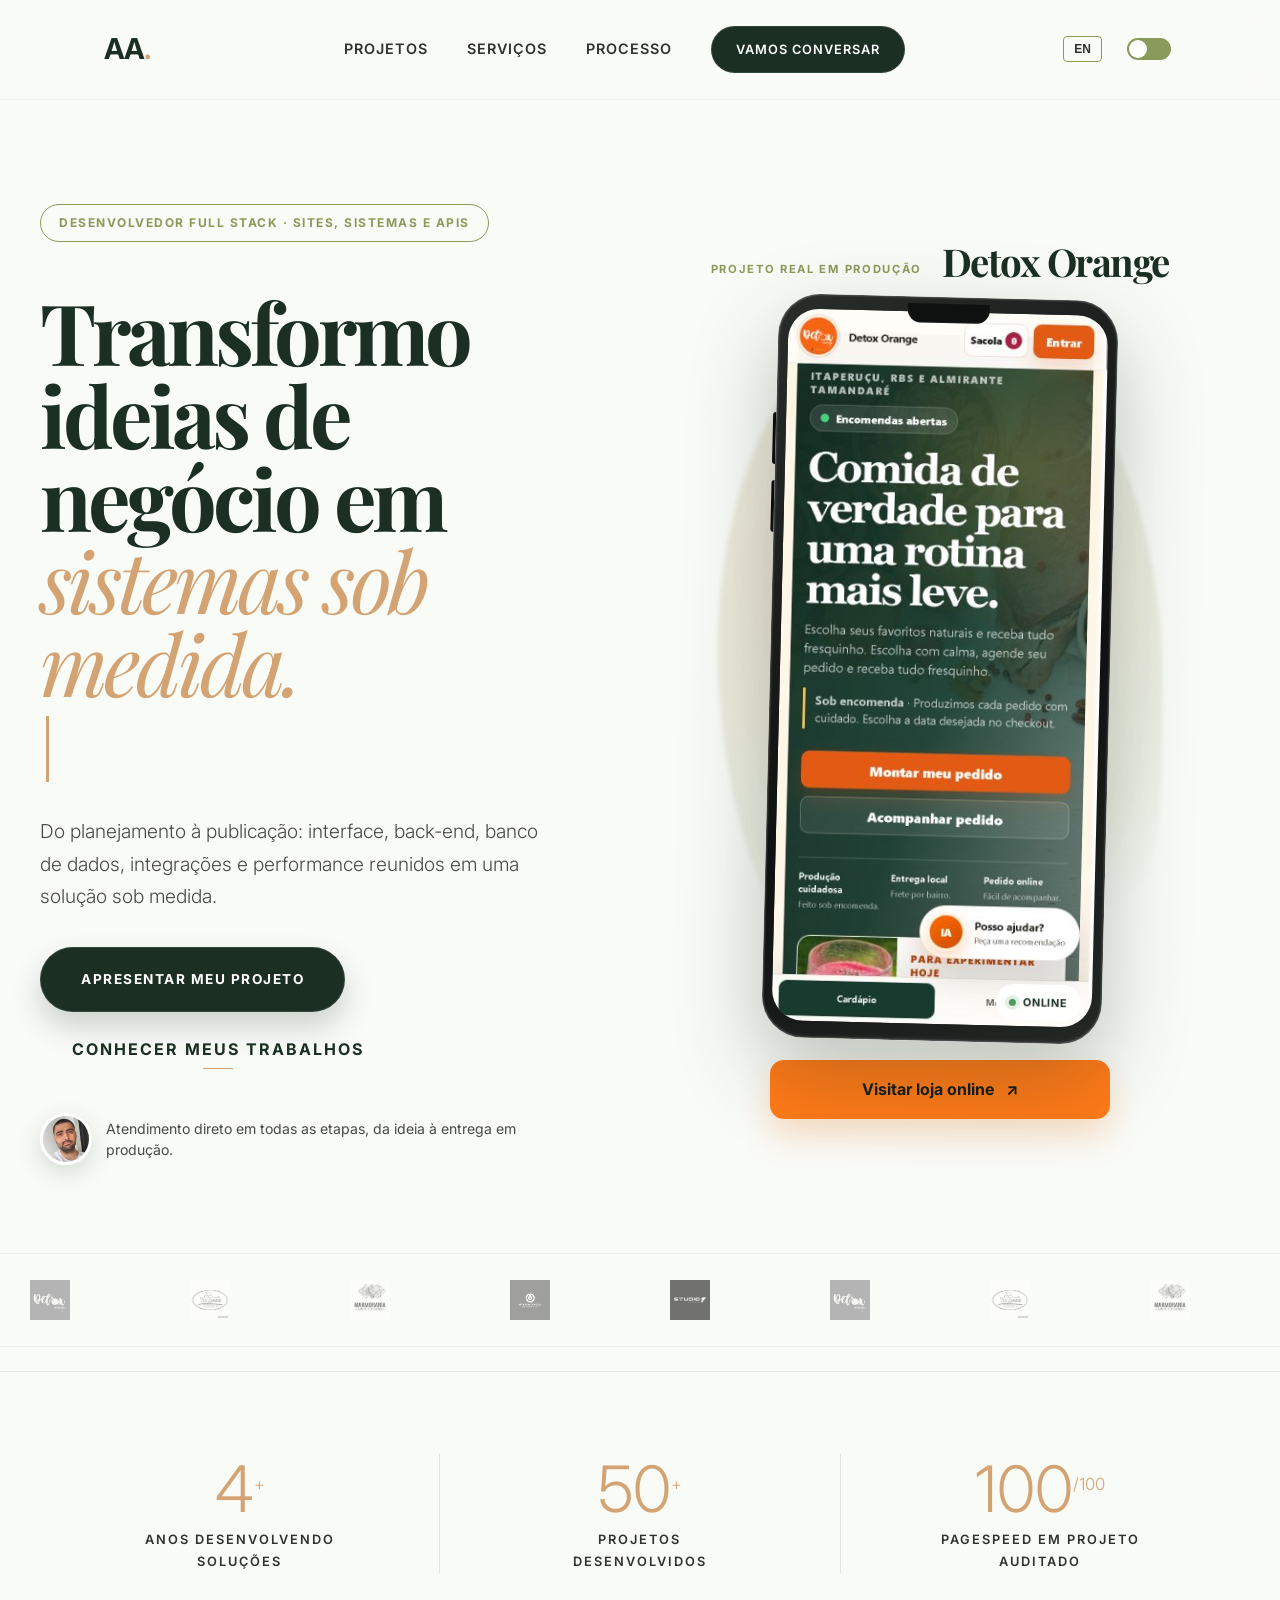
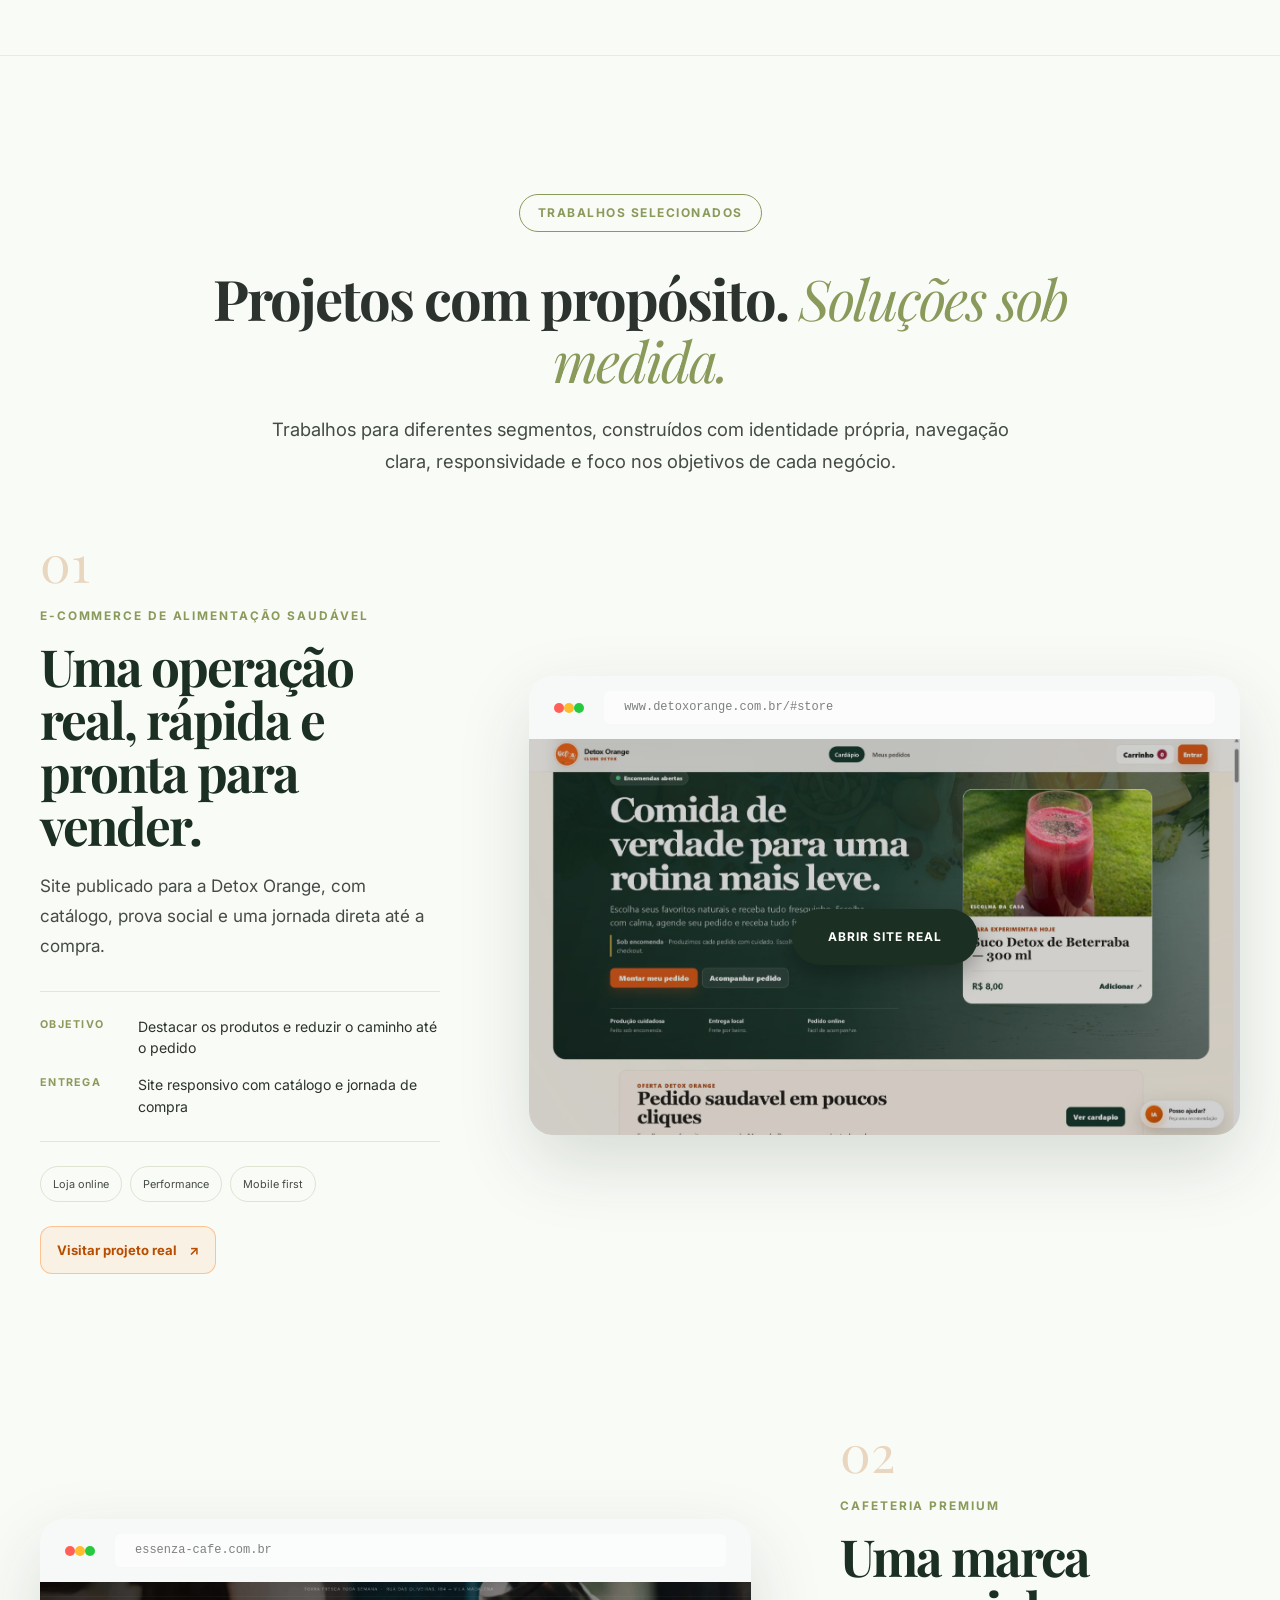
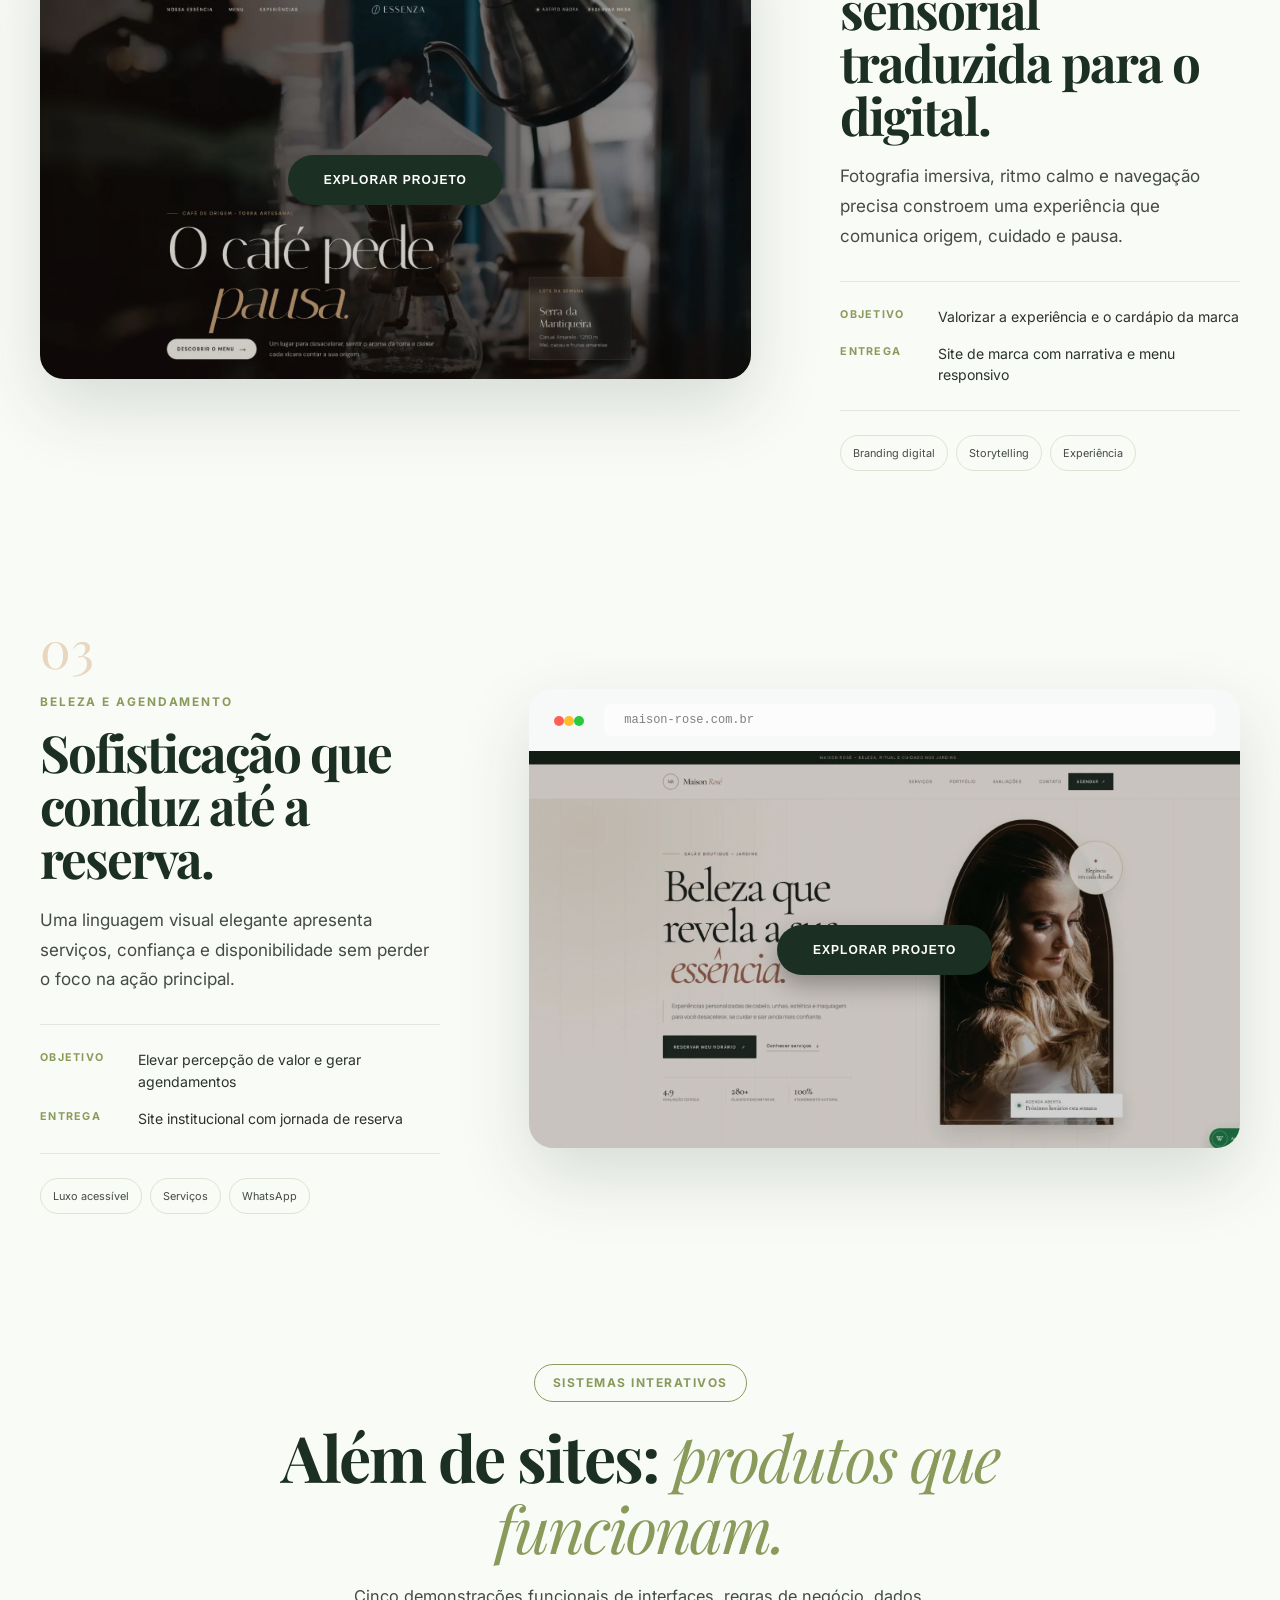
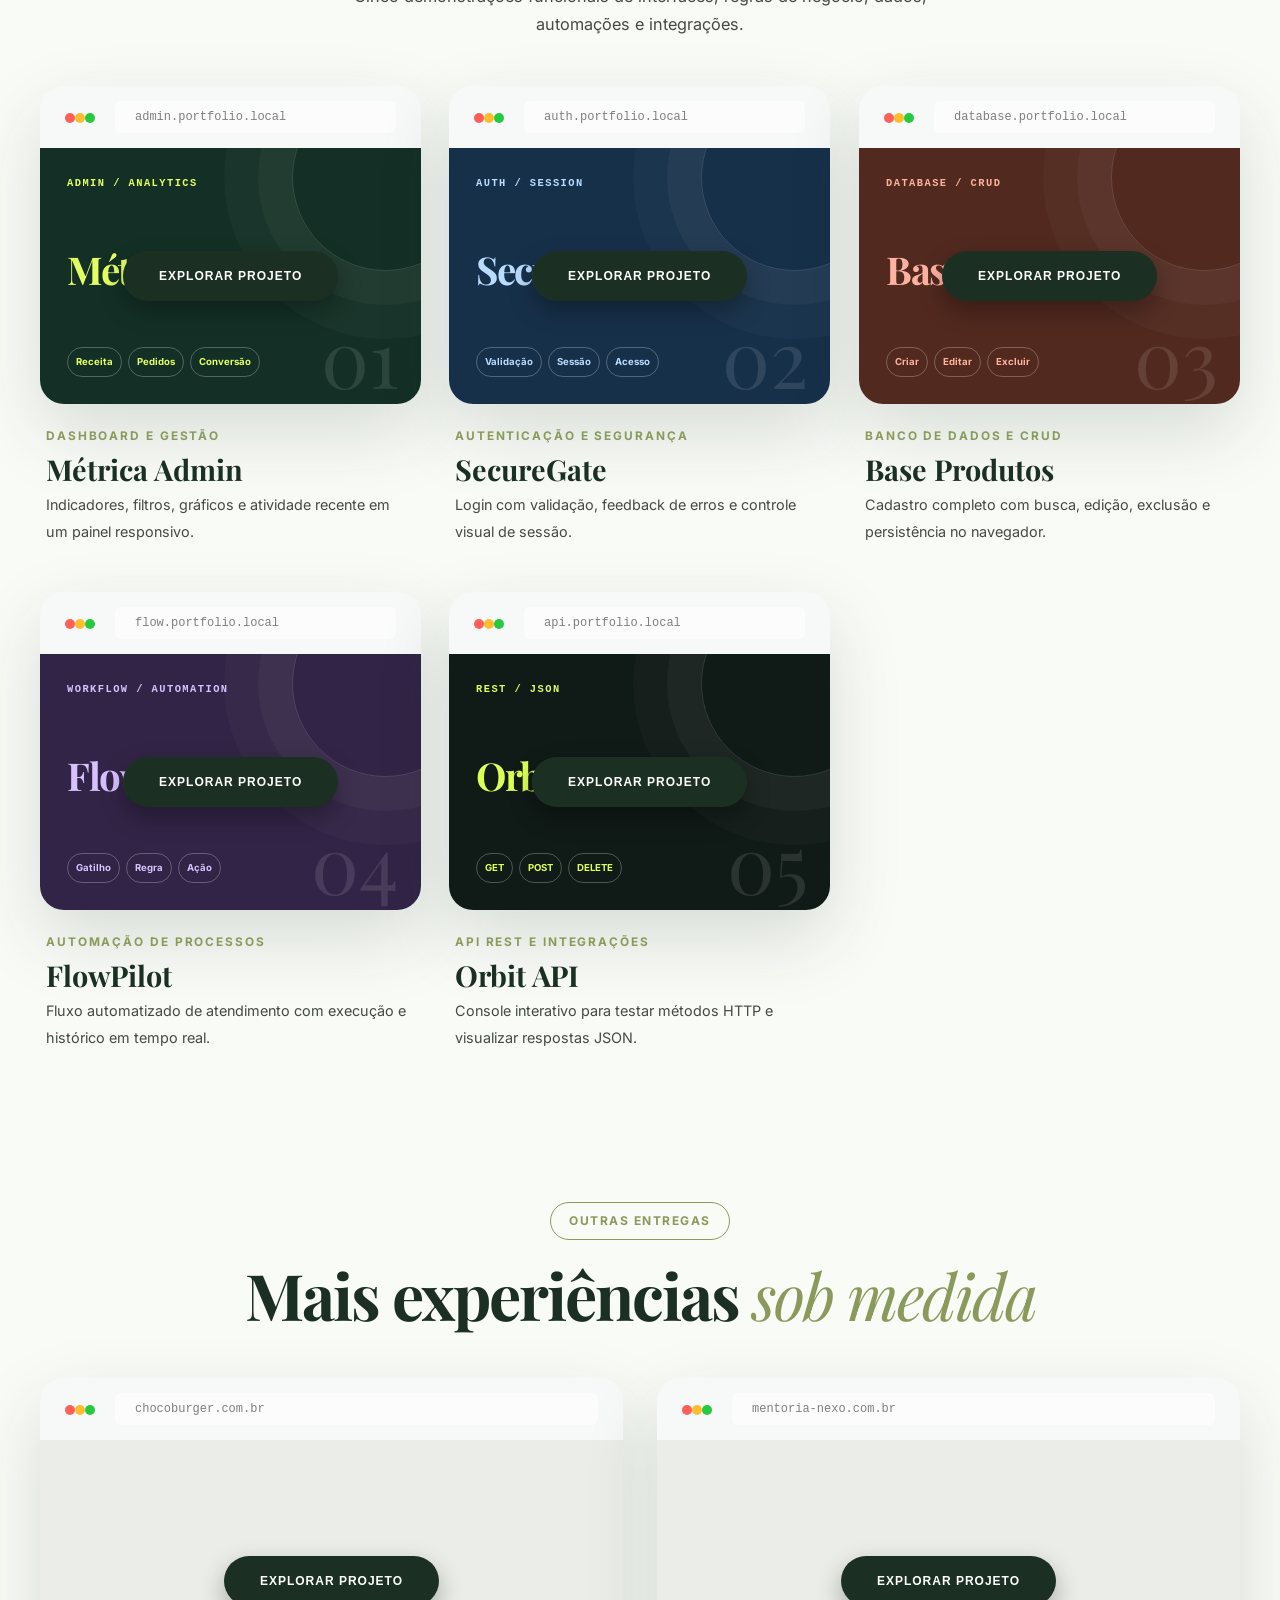
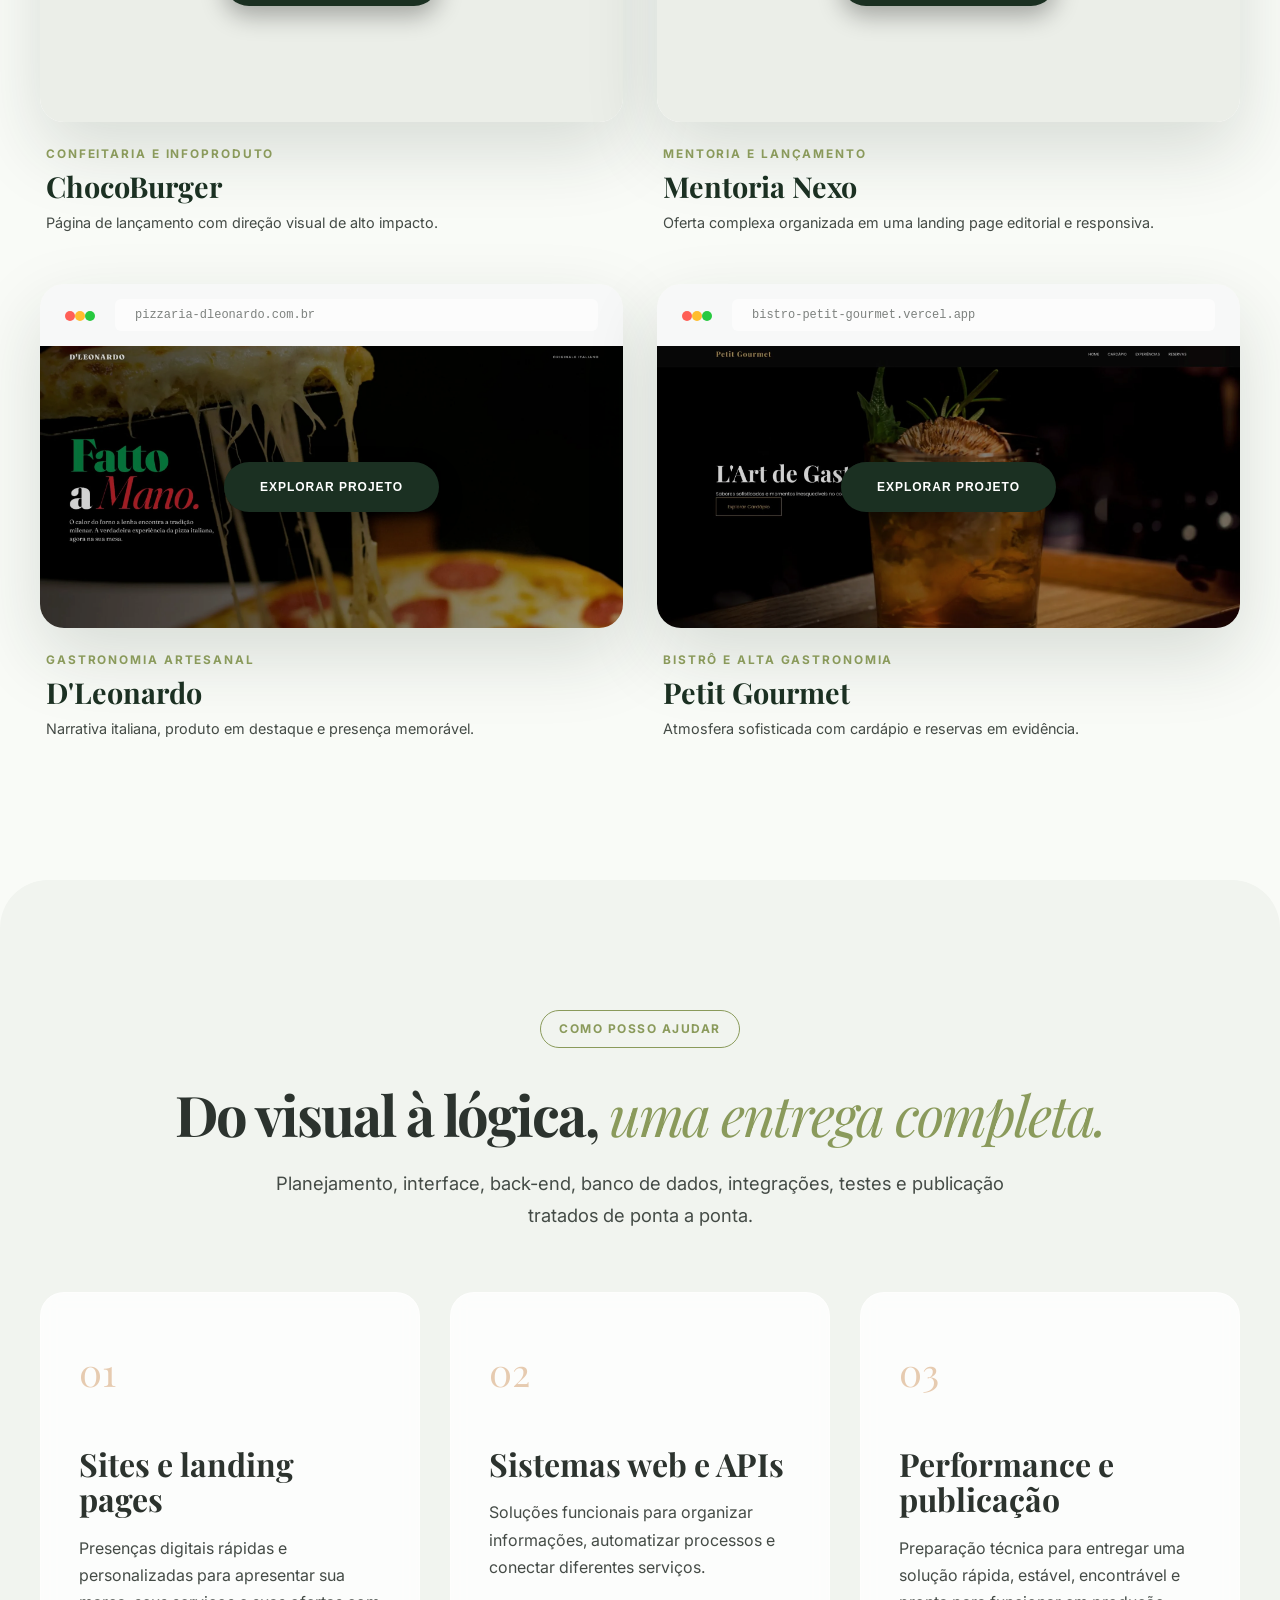
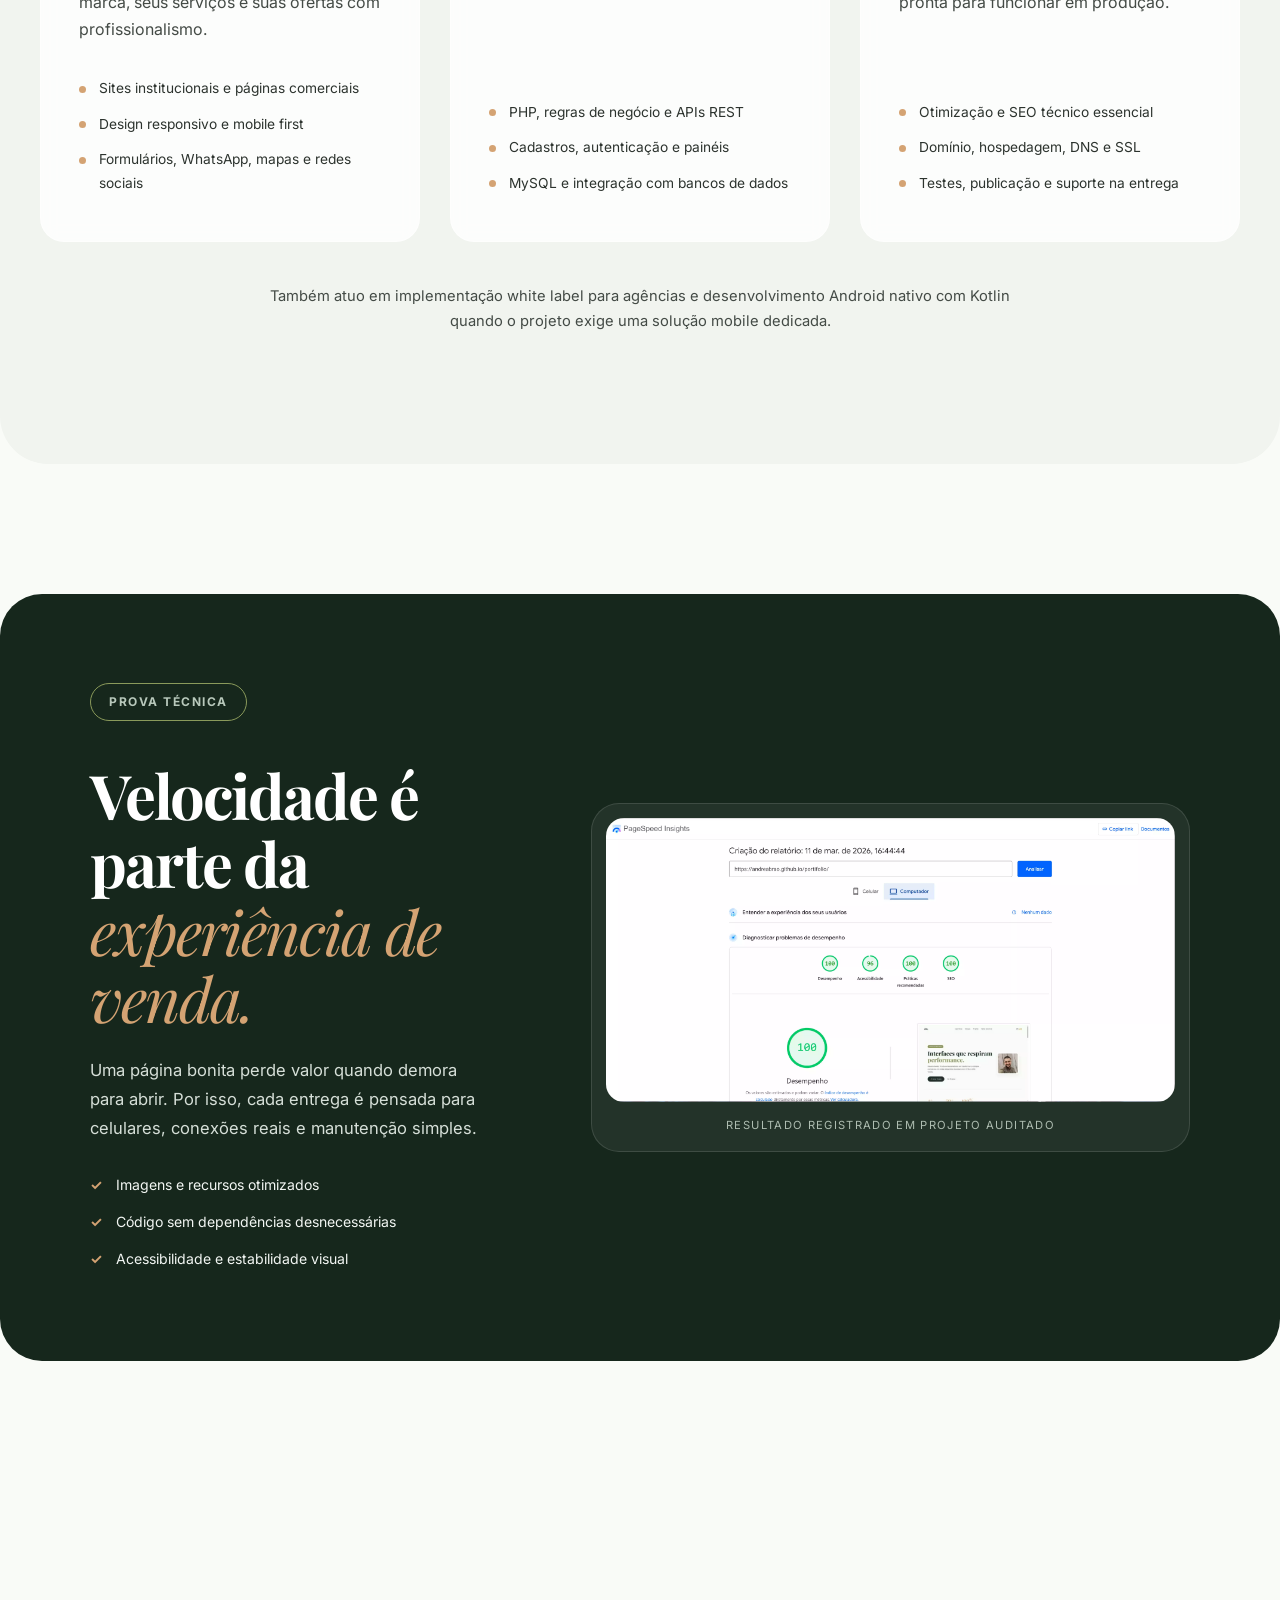
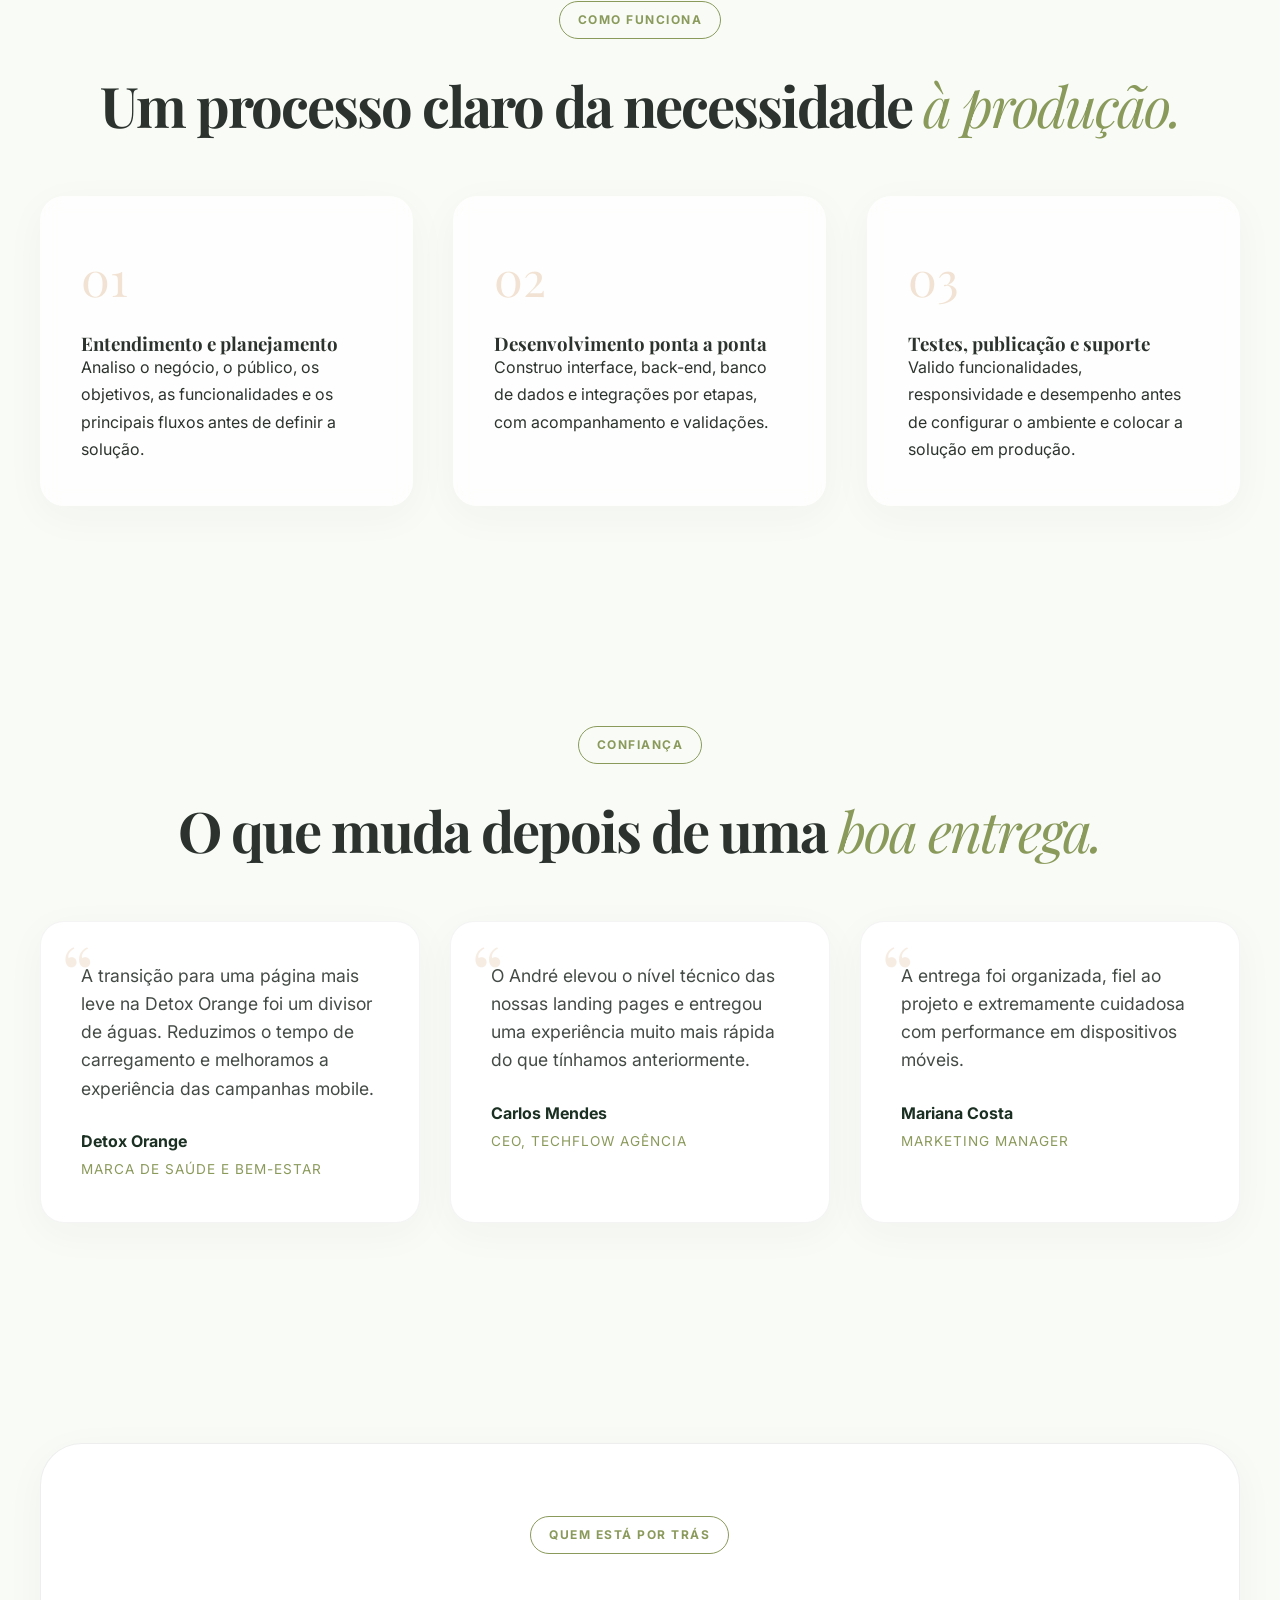
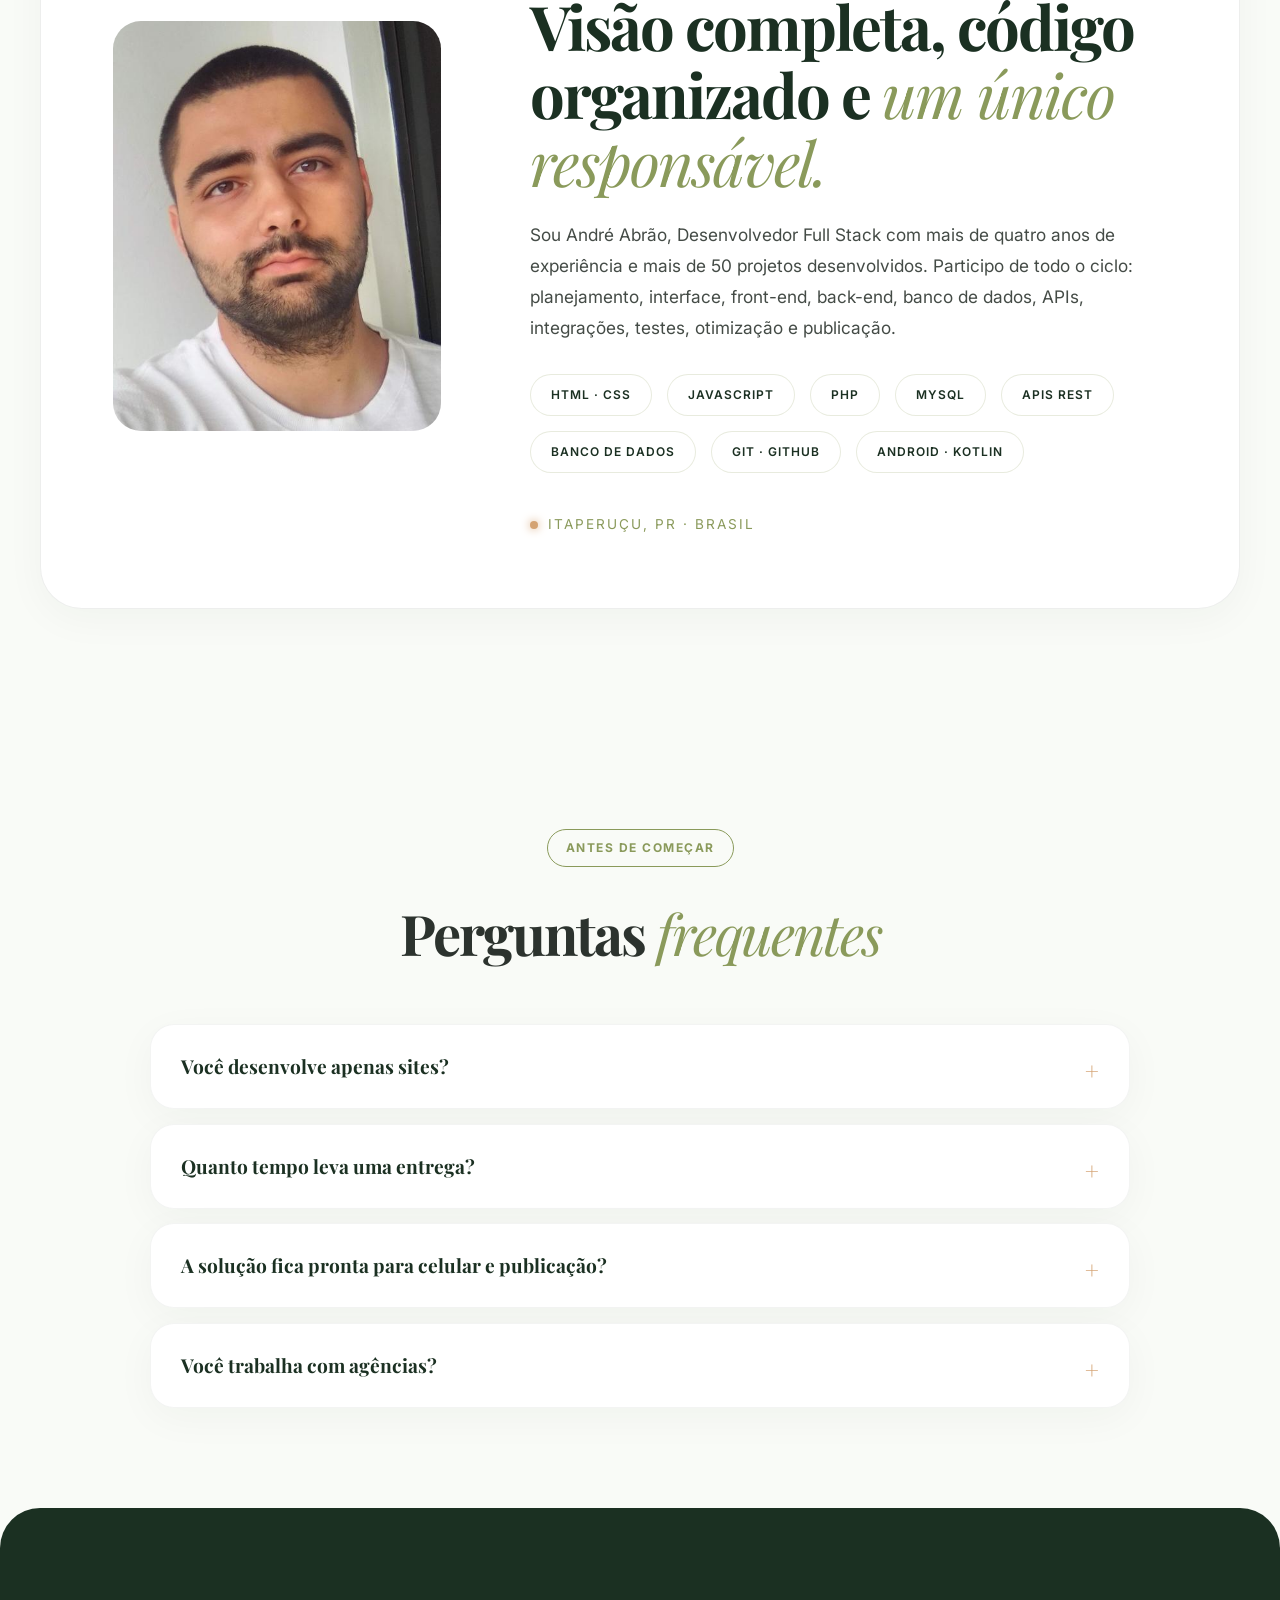
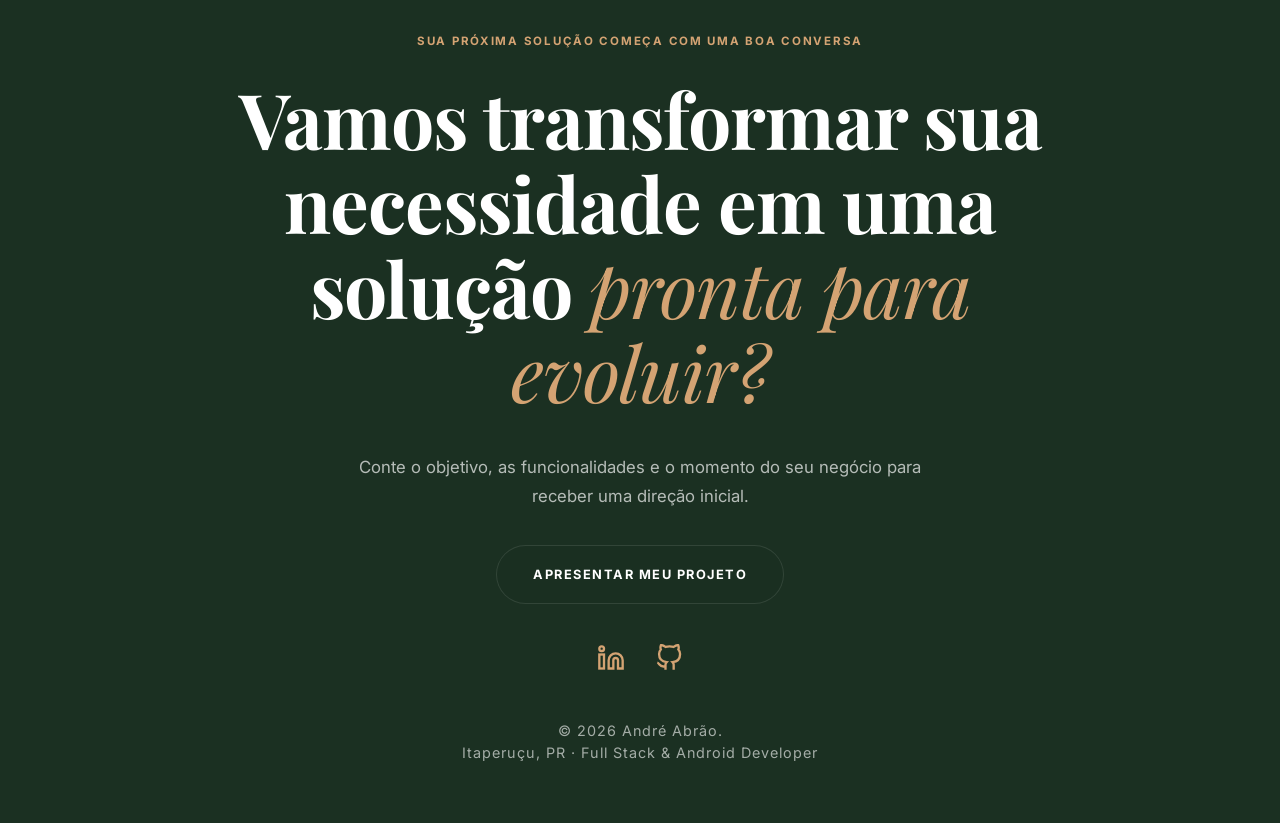
==== commit aa7d65e5: "Add files via upload" ====
--- a/index.html
+++ b/index.html
@@ -28,7 +28,7 @@
     <link rel="icon" href="data:image/svg+xml,<svg xmlns=%22http://www.w3.org/2000/svg%22 viewBox=%220 0 100 100%22><text y=%22.9em%22 font-size=%2280%22>AA.</text></svg>">
     <link href="https://fonts.googleapis.com/css2?family=Inter:wght@300;400;600;700&family=Playfair+Display:ital,wght@0,700;1,400&display=swap" rel="stylesheet">
     <link rel="stylesheet" href="style.css">
-    <link rel="stylesheet" href="fixes.css?v=20260811a">
+    <link rel="stylesheet" href="fixes.css?v=20260811d">
 </head>
 <body>
     <div id="magnetic-cursor"></div>
@@ -78,17 +78,22 @@
                     </div>
                 </div>
 
-                <div class="hero-showcase hidden" aria-label="Destaque do projeto Mentoria Nexo">
-                    <div class="showcase-mobile-frame">
-                        <img src="thumbs/nexo-mobile.webp?v=20260810b" alt="Página da Mentoria Nexo em versão mobile" width="390" height="844" fetchpriority="high">
-                    </div>
-                    <div class="showcase-note showcase-note-top">
-                        <strong data-i18n="hero_showcase_tag">Desenvolvimento sob medida</strong>
-                        <span data-i18n="hero_showcase_note">Sem templates genéricos</span>
-                    </div>
-                    <div class="showcase-note showcase-note-bottom">
-                        <strong data-i18n="hero_showcase_stack">Código organizado</strong>
-                        <span>HTML · CSS · JavaScript</span>
+                <div class="hero-showcase hero-showcase-live hidden" aria-label="Detox Orange — projeto real em produção">
+                    <div class="hero-feature-card">
+                        <div class="hero-feature-heading">
+                            <span data-i18n="hero_showcase_tag">Projeto real em produção</span>
+                            <strong>Detox Orange</strong>
+                        </div>
+                        <a class="showcase-mobile-frame hero-mobile-preview" href="https://www.detoxorange.com.br/#store" target="_blank" rel="noopener noreferrer" aria-label="Visitar a loja online Detox Orange">
+                            <span class="showcase-mobile-screen">
+                                <img src="thumbs/detox-mobile-live.png?v=20260811d" alt="Loja Detox Orange em versão mobile" width="375" height="812" fetchpriority="high">
+                            </span>
+                            <span class="live-project-status"><i aria-hidden="true"></i> Online</span>
+                        </a>
+                        <a class="hero-feature-link" href="https://www.detoxorange.com.br/#store" target="_blank" rel="noopener noreferrer">
+                            <span data-i18n="hero_project_link">Visitar loja online</span>
+                            <span aria-hidden="true">↗</span>
+                        </a>
                     </div>
                 </div>
             </div>
@@ -137,24 +142,27 @@
                 <article class="case-study hidden">
                     <div class="case-study-copy">
                         <span class="project-number">01</span>
-                        <p class="project-category" data-i18n="case1_category">Mentoria e lançamento</p>
-                        <h3 data-i18n="case1_title">Uma oferta complexa apresentada com clareza.</h3>
-                        <p data-i18n="case1_desc">Uma direção editorial forte para organizar método, posicionamento e chamada para a nova turma sem sobrecarregar a decisão.</p>
+                        <p class="project-category" data-i18n="case1_category">E-commerce de alimentação saudável</p>
+                        <h3 data-i18n="case1_title">Uma operação real, rápida e pronta para vender.</h3>
+                        <p data-i18n="case1_desc">Site publicado para a Detox Orange, com catálogo, prova social e uma jornada direta até a compra.</p>
                         <dl class="project-facts">
-                            <div><dt data-i18n="case_goal_label">Objetivo</dt><dd data-i18n="case1_goal">Transformar experiência em uma oferta desejada</dd></div>
-                            <div><dt data-i18n="case_delivery_label">Entrega</dt><dd data-i18n="case1_delivery">Estratégia visual e landing page responsiva</dd></div>
+                            <div><dt data-i18n="case_goal_label">Objetivo</dt><dd data-i18n="case1_goal">Destacar os produtos e reduzir o caminho até o pedido</dd></div>
+                            <div><dt data-i18n="case_delivery_label">Entrega</dt><dd data-i18n="case1_delivery">Site responsivo com catálogo e jornada de compra</dd></div>
                         </dl>
-                        <div class="project-tags"><span>Posicionamento</span><span>Conversão</span><span>Mobile first</span></div>
+                        <div class="project-tags"><span>Loja online</span><span>Performance</span><span>Mobile first</span></div>
+                        <a class="project-external-link" href="https://www.detoxorange.com.br/#store" target="_blank" rel="noopener noreferrer">
+                            <span data-i18n="case1_link">Visitar projeto real</span><span aria-hidden="true">↗</span>
+                        </a>
                     </div>
                     <div class="project-visual project-card">
                         <div class="browser-ui">
                             <div class="browser-dots"><span></span><span></span><span></span></div>
-                            <div class="browser-address">mentoria-nexo.com.br</div>
-                        </div>
-                        <div class="iframe-wrapper" id="project-mentoria-nexo">
+                            <div class="browser-address">www.detoxorange.com.br/#store</div>
+                        </div>
+                        <div class="iframe-wrapper" id="project-detox-orange">
                             <div class="project-placeholder">
-                                <img src="thumbs/nexo.webp" alt="Preview Mentoria Nexo" loading="lazy" decoding="async">
-                                <button type="button" class="btn-live-demo" data-i18n="btn_explore" data-project-container="project-mentoria-nexo" data-project-url="projects/mentoria-nexo/index.html">Explorar projeto</button>
+                                <img src="thumbs/detox-desktop-live.png?v=20260811d" alt="Preview desktop do site real Detox Orange" width="1585" height="892" loading="lazy" decoding="async">
+                                <a class="btn-live-demo" href="https://www.detoxorange.com.br/#store" target="_blank" rel="noopener noreferrer" data-i18n="case1_open">Abrir site real</a>
                             </div>
                         </div>
                     </div>
@@ -302,10 +310,10 @@
 
                 <article class="compact-project hidden">
                     <div class="project-visual project-card">
-                        <div class="browser-ui"><div class="browser-dots"><span></span><span></span><span></span></div><div class="browser-address">detox-orange.app</div></div>
-                        <div class="iframe-wrapper" id="project-detox-orange"><div class="project-placeholder"><img src="thumbs/detox.webp" alt="Preview Detox Orange" loading="lazy" decoding="async"><button type="button" class="btn-live-demo" data-i18n="btn_explore" data-project-container="project-detox-orange" data-project-url="projects/detox-orange/index.html">Explorar projeto</button></div></div>
-                    </div>
-                    <div class="compact-project-copy"><p data-i18n="compact2_category">Alimentação saudável</p><h3>Detox Orange</h3><span data-i18n="compact2_desc">Catálogo leve, prova social e pedido direto pelo WhatsApp.</span></div>
+                        <div class="browser-ui"><div class="browser-dots"><span></span><span></span><span></span></div><div class="browser-address">mentoria-nexo.com.br</div></div>
+                        <div class="iframe-wrapper" id="project-mentoria-nexo"><div class="project-placeholder"><img src="thumbs/nexo.webp" alt="Preview Mentoria Nexo" loading="lazy" decoding="async"><button type="button" class="btn-live-demo" data-i18n="btn_explore" data-project-container="project-mentoria-nexo" data-project-url="projects/mentoria-nexo/index.html">Explorar projeto</button></div></div>
+                    </div>
+                    <div class="compact-project-copy"><p data-i18n="compact2_category">Mentoria e lançamento</p><h3>Mentoria Nexo</h3><span data-i18n="compact2_desc">Oferta complexa organizada em uma landing page editorial e responsiva.</span></div>
                 </article>
 
                 <article class="compact-project hidden">
@@ -420,6 +428,6 @@
         </div>
     </footer>
 
-    <script src="script.js?v=20260811b"></script>
+    <script src="script.js?v=20260811d"></script>
 </body>
 </html>
--- a/fixes.css
+++ b/fixes.css
@@ -636,6 +636,180 @@
     left: -20px;
 }
 
+/* Live project spotlight: gives the production Detox Orange store pride of place. */
+.hero-showcase-live {
+    min-height: 820px;
+}
+
+.hero-feature-card {
+    position: relative;
+    z-index: 1;
+    display: grid;
+    justify-items: center;
+    width: min(680px, 100%);
+}
+
+.hero-feature-heading {
+    display: flex;
+    align-items: flex-end;
+    justify-content: space-between;
+    gap: 20px;
+    margin: 0 10px 18px;
+}
+
+.hero-feature-heading > span {
+    color: var(--secondary);
+    font-size: 0.7rem;
+    font-weight: 700;
+    letter-spacing: 0.15em;
+    text-transform: uppercase;
+}
+
+.hero-feature-heading > strong {
+    color: var(--primary);
+    font-family: 'Playfair Display', serif;
+    font-size: clamp(2rem, 3vw, 3rem);
+    letter-spacing: -1.5px;
+    line-height: 0.95;
+}
+
+.hero-mobile-preview {
+    display: block;
+    width: min(340px, 70vw);
+    color: inherit;
+    text-decoration: none;
+}
+
+.showcase-mobile-screen {
+    display: block;
+    overflow: hidden;
+    border-radius: 31px;
+    background: #f8f5ec;
+}
+
+.hero-mobile-preview .showcase-mobile-screen img {
+    width: calc(100% + 9px);
+    max-width: none;
+    height: auto;
+    margin-right: -9px;
+    border-radius: 0;
+}
+
+.hero-mobile-preview .live-project-status {
+    right: 20px;
+    bottom: 22px;
+}
+
+.hero-live-preview {
+    position: relative;
+    display: block;
+    color: inherit;
+    text-decoration: none;
+}
+
+.hero-live-preview::after {
+    content: "";
+    position: absolute;
+    inset: 42px 0 0;
+    background: linear-gradient(180deg, transparent 58%, rgba(18, 22, 19, 0.18));
+    pointer-events: none;
+}
+
+.hero-live-preview img {
+    transition: filter 0.45s ease, transform 0.55s cubic-bezier(0.23, 1, 0.32, 1);
+}
+
+.hero-live-preview:hover img {
+    filter: saturate(1.06) contrast(1.02);
+    transform: scale(1.012);
+}
+
+.live-project-status {
+    position: absolute;
+    z-index: 2;
+    right: 18px;
+    bottom: 16px;
+    display: inline-flex;
+    align-items: center;
+    gap: 7px;
+    padding: 8px 12px;
+    border: 1px solid rgba(255, 255, 255, 0.68);
+    border-radius: 999px;
+    background: rgba(255, 255, 255, 0.9);
+    color: #1b3022;
+    font-size: 0.68rem;
+    font-weight: 700;
+    letter-spacing: 0.08em;
+    text-transform: uppercase;
+    backdrop-filter: blur(10px);
+    -webkit-backdrop-filter: blur(10px);
+}
+
+.live-project-status i {
+    width: 7px;
+    height: 7px;
+    border-radius: 50%;
+    background: #4f9b5f;
+    box-shadow: 0 0 0 4px rgba(79, 155, 95, 0.15);
+}
+
+.hero-feature-link,
+.project-external-link {
+    display: inline-flex;
+    align-items: center;
+    justify-content: center;
+    gap: 12px;
+    color: inherit;
+    font-weight: 700;
+    text-decoration: none;
+}
+
+.hero-feature-link {
+    width: min(340px, 70vw);
+    margin: 18px auto 0;
+    padding: 16px 22px;
+    border-radius: 14px;
+    background: #ff7a18;
+    color: #171b18;
+    box-shadow: 0 16px 34px rgba(255, 122, 24, 0.22);
+    transition: transform 0.3s ease, box-shadow 0.3s ease, background 0.3s ease;
+}
+
+.hero-feature-link:hover {
+    background: #ff8a2d;
+    box-shadow: 0 20px 42px rgba(255, 122, 24, 0.3);
+    transform: translateY(-2px);
+}
+
+.project-external-link {
+    margin-top: 24px;
+    padding: 12px 16px;
+    border: 1px solid rgba(255, 122, 24, 0.4);
+    border-radius: 12px;
+    background: rgba(255, 122, 24, 0.08);
+    color: #b84d00;
+    font-size: 0.82rem;
+    transition: background 0.3s ease, border-color 0.3s ease, transform 0.3s ease;
+}
+
+.project-external-link:hover {
+    border-color: rgba(255, 122, 24, 0.7);
+    background: rgba(255, 122, 24, 0.14);
+    transform: translateY(-2px);
+}
+
+body.dark .hero-feature-heading > strong {
+    color: #f0f5f1;
+}
+
+body.dark .hero-feature-link {
+    color: #111612;
+}
+
+body.dark .project-external-link {
+    color: #ffad6f;
+}
+
 .marquee-section {
     padding: 26px 0;
 }
@@ -1395,11 +1569,53 @@
         text-align: center;
     }
 
-    .showcase-mobile-frame {
-        width: min(350px, 91vw);
+    .hero-showcase-live {
+        padding: 0 0 26px;
+    }
+
+    .hero-feature-heading {
+        align-items: flex-start;
+        flex-direction: column;
+        gap: 8px;
+        margin: 0 2px 16px;
+    }
+
+    .hero-feature-heading > strong {
+        font-size: 2.35rem;
+    }
+
+    .hero-showcase-live .showcase-note {
+        display: none;
+    }
+
+    .hero-live-preview {
+        border-radius: 16px;
+        transform: none;
+    }
+
+    .showcase-browser .browser-ui {
+        padding: 9px 12px;
+    }
+
+    .hero-live-preview::after {
+        inset: 34px 0 0;
+    }
+
+    .hero-feature-link {
+        width: min(310px, 86vw);
+        margin: 12px 0 0;
+    }
+
+    .showcase-mobile-frame,
+    .hero-mobile-preview {
+        width: min(310px, 86vw);
         margin: 0 auto;
         border-radius: 38px;
         transform: none;
+    }
+
+    .showcase-mobile-screen {
+        border-radius: 28px;
     }
 
     .showcase-browser {
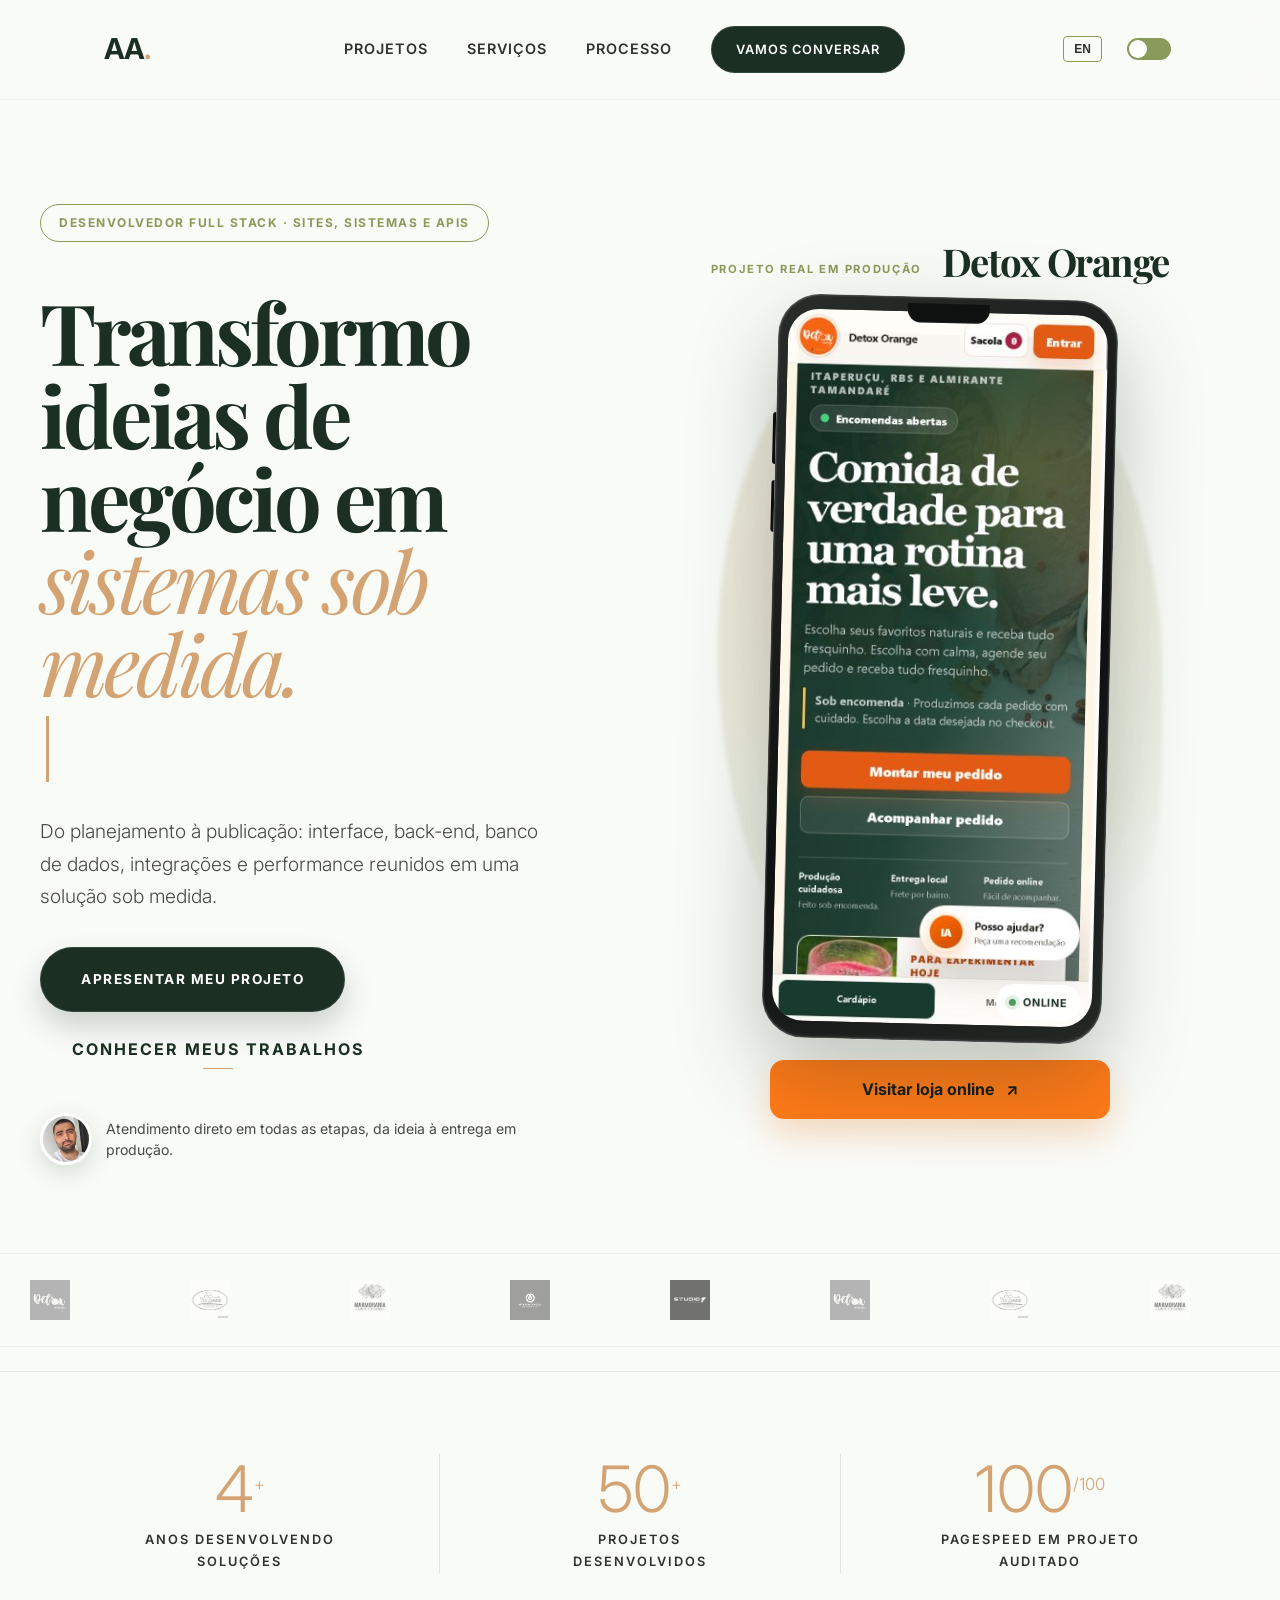
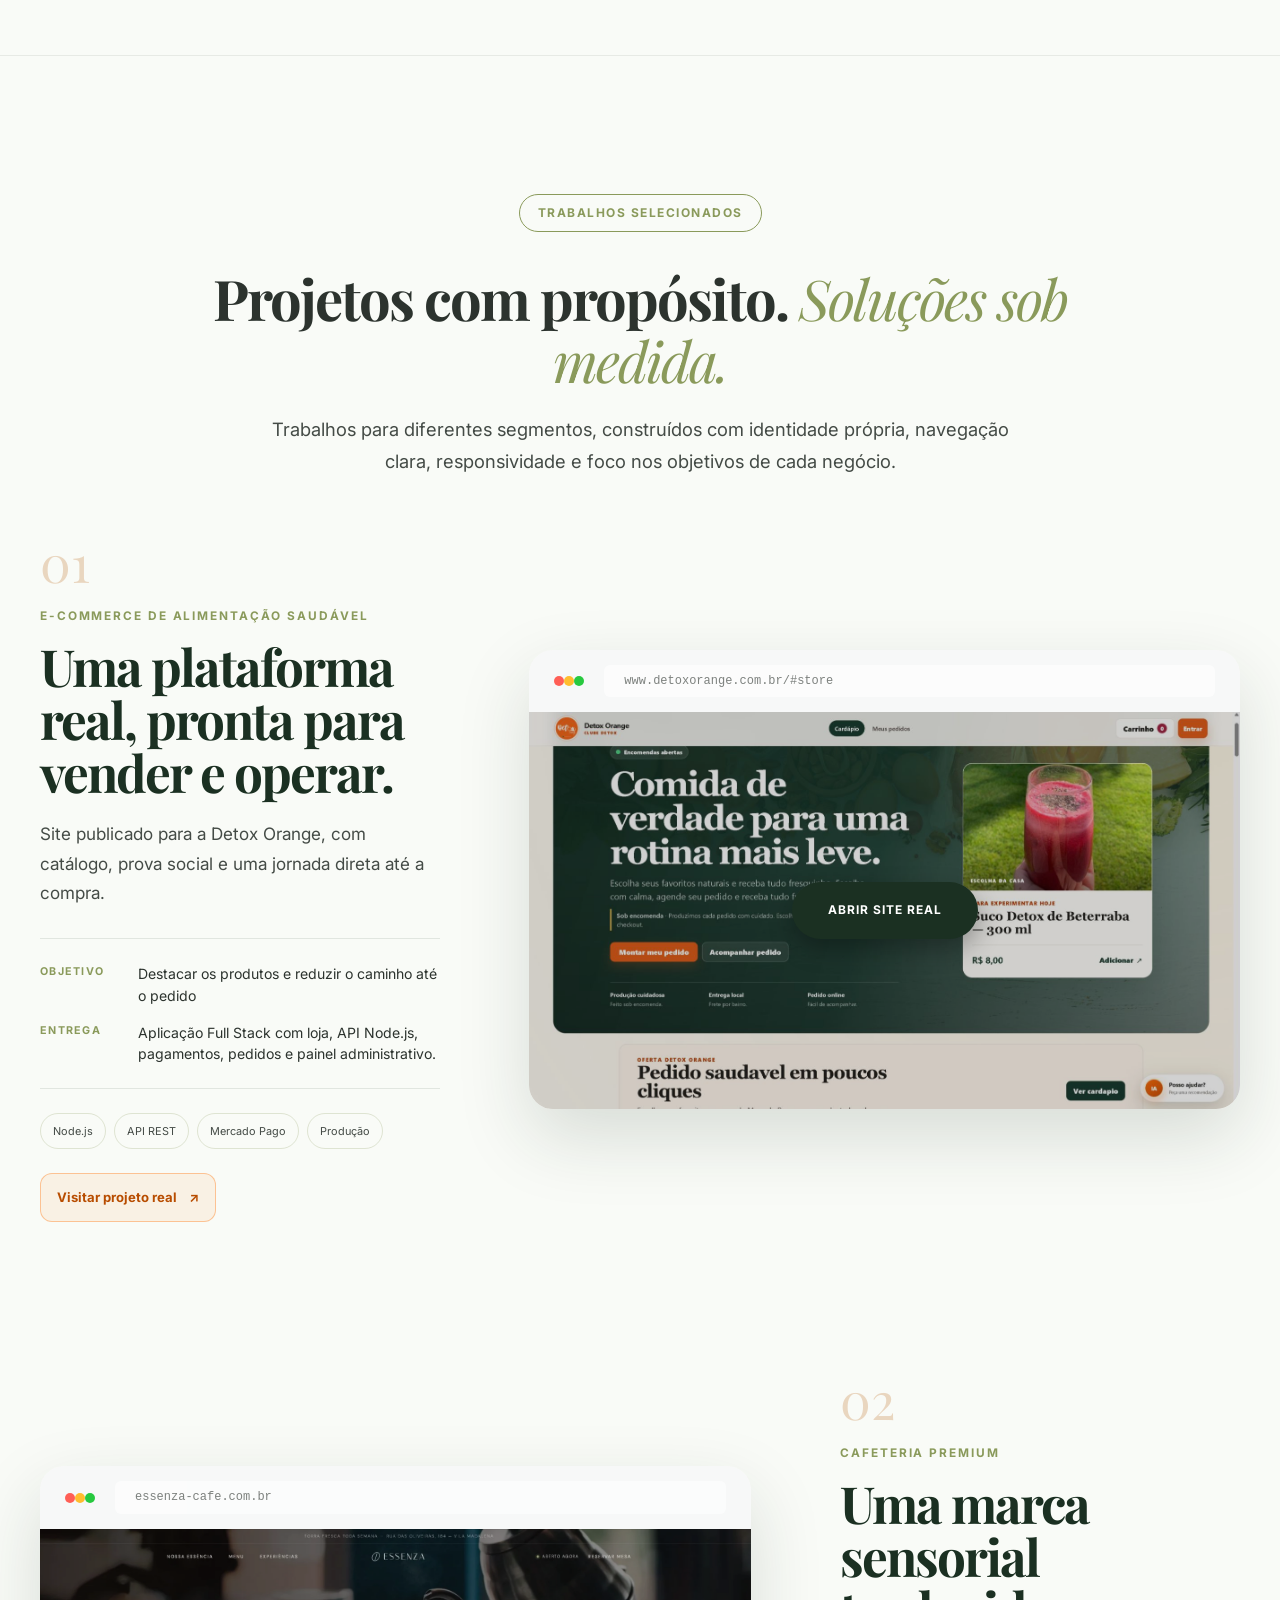
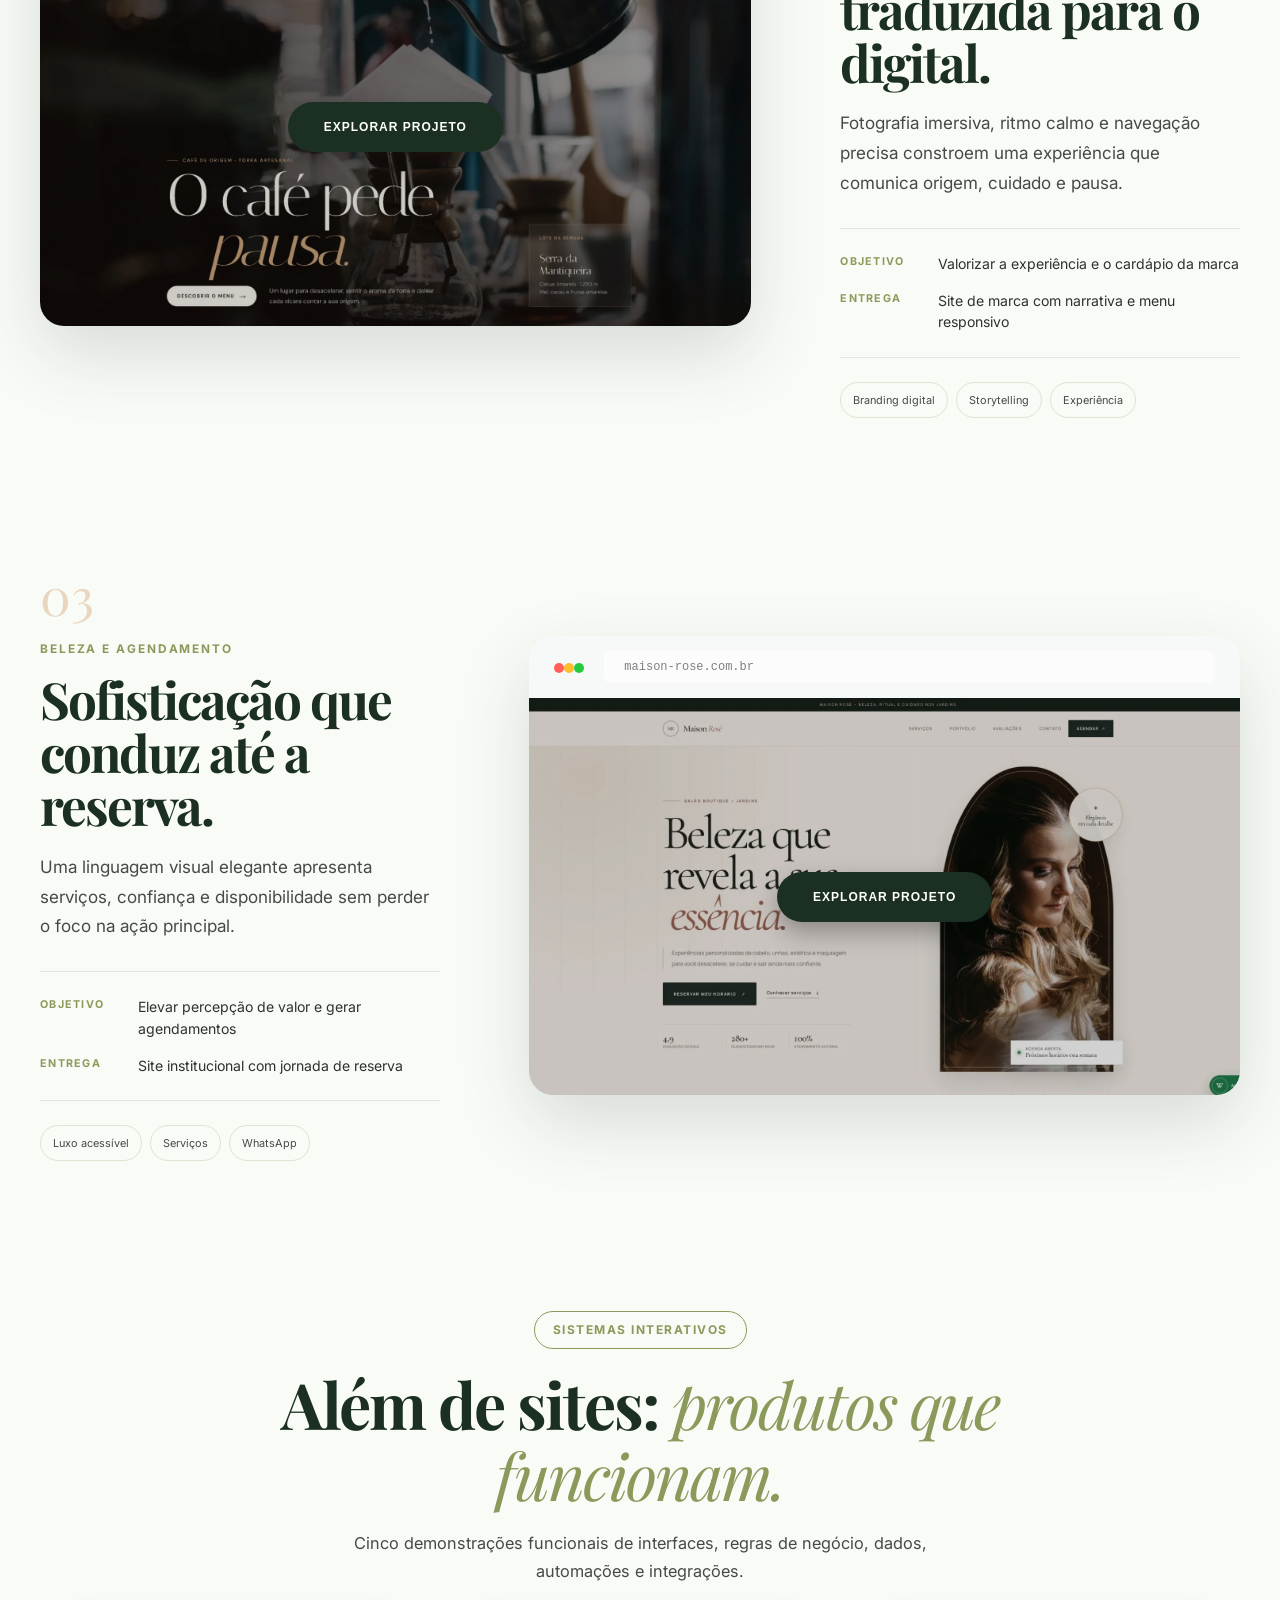
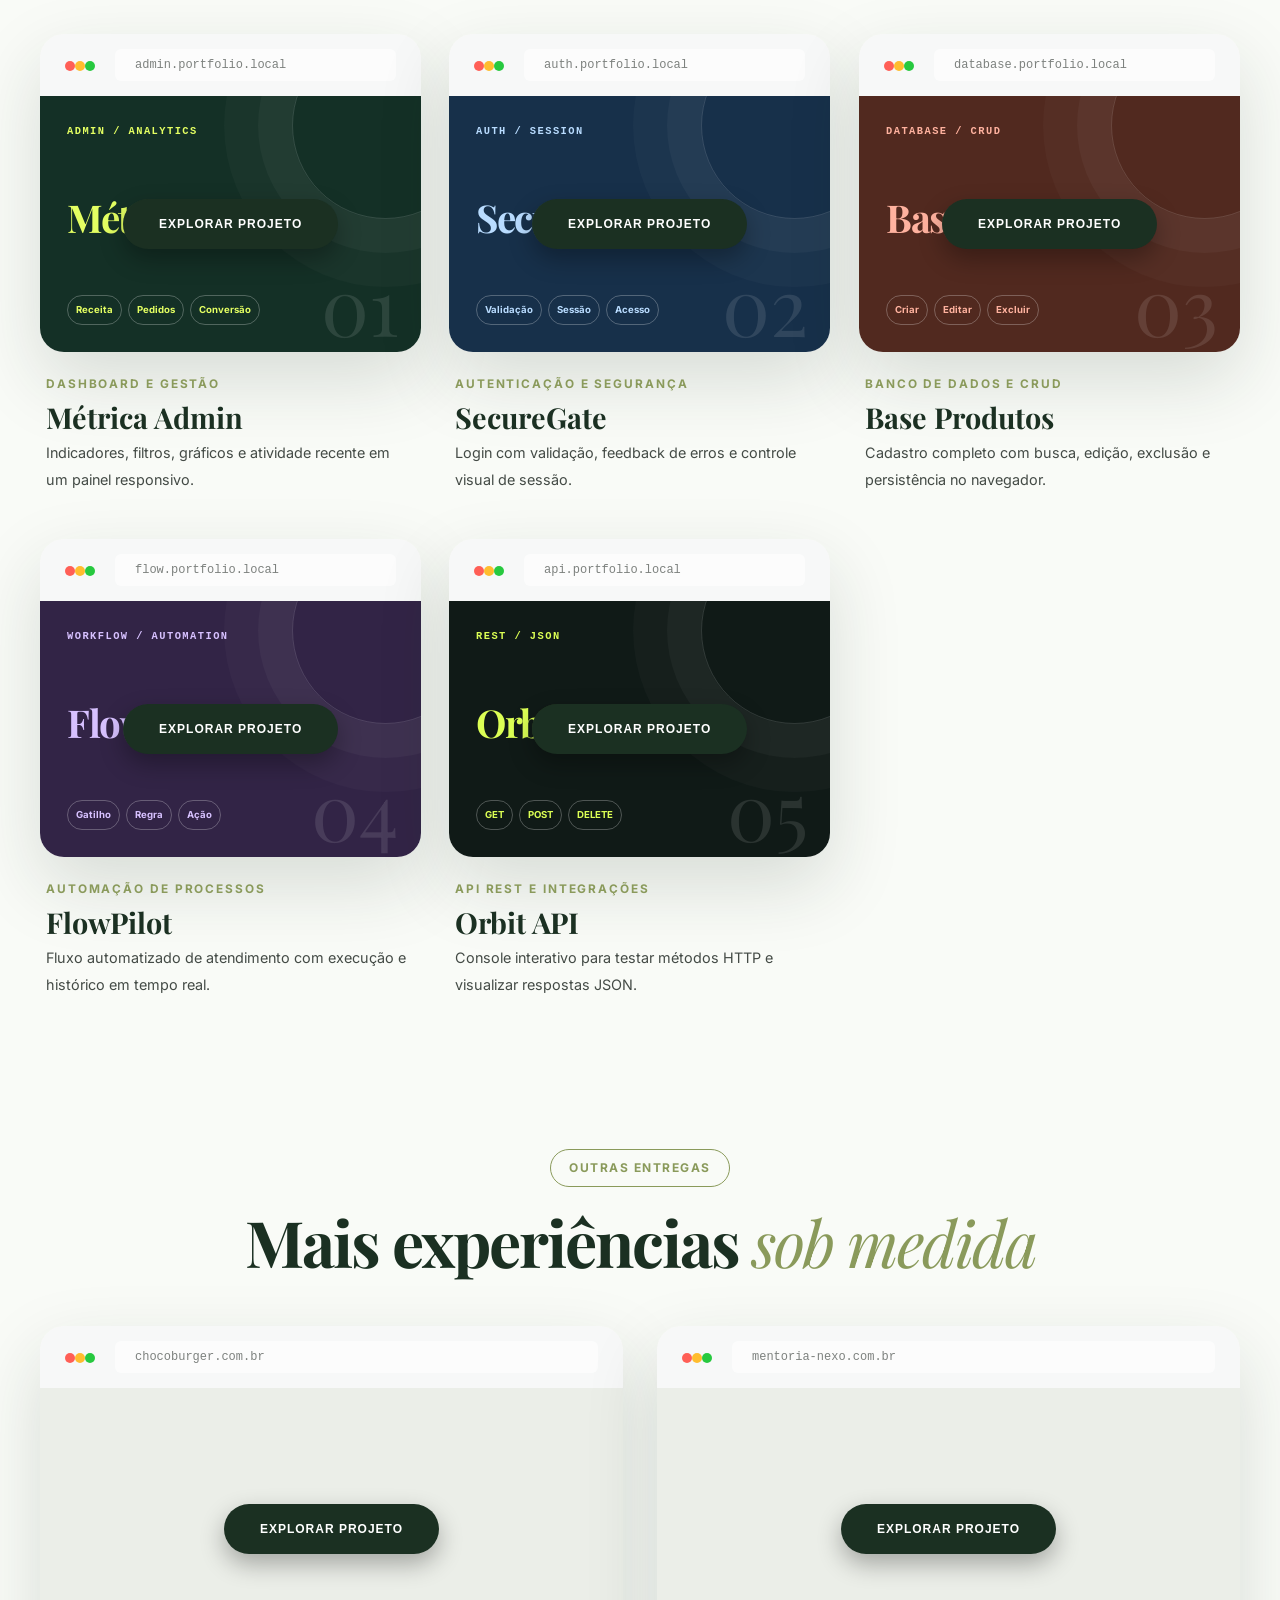
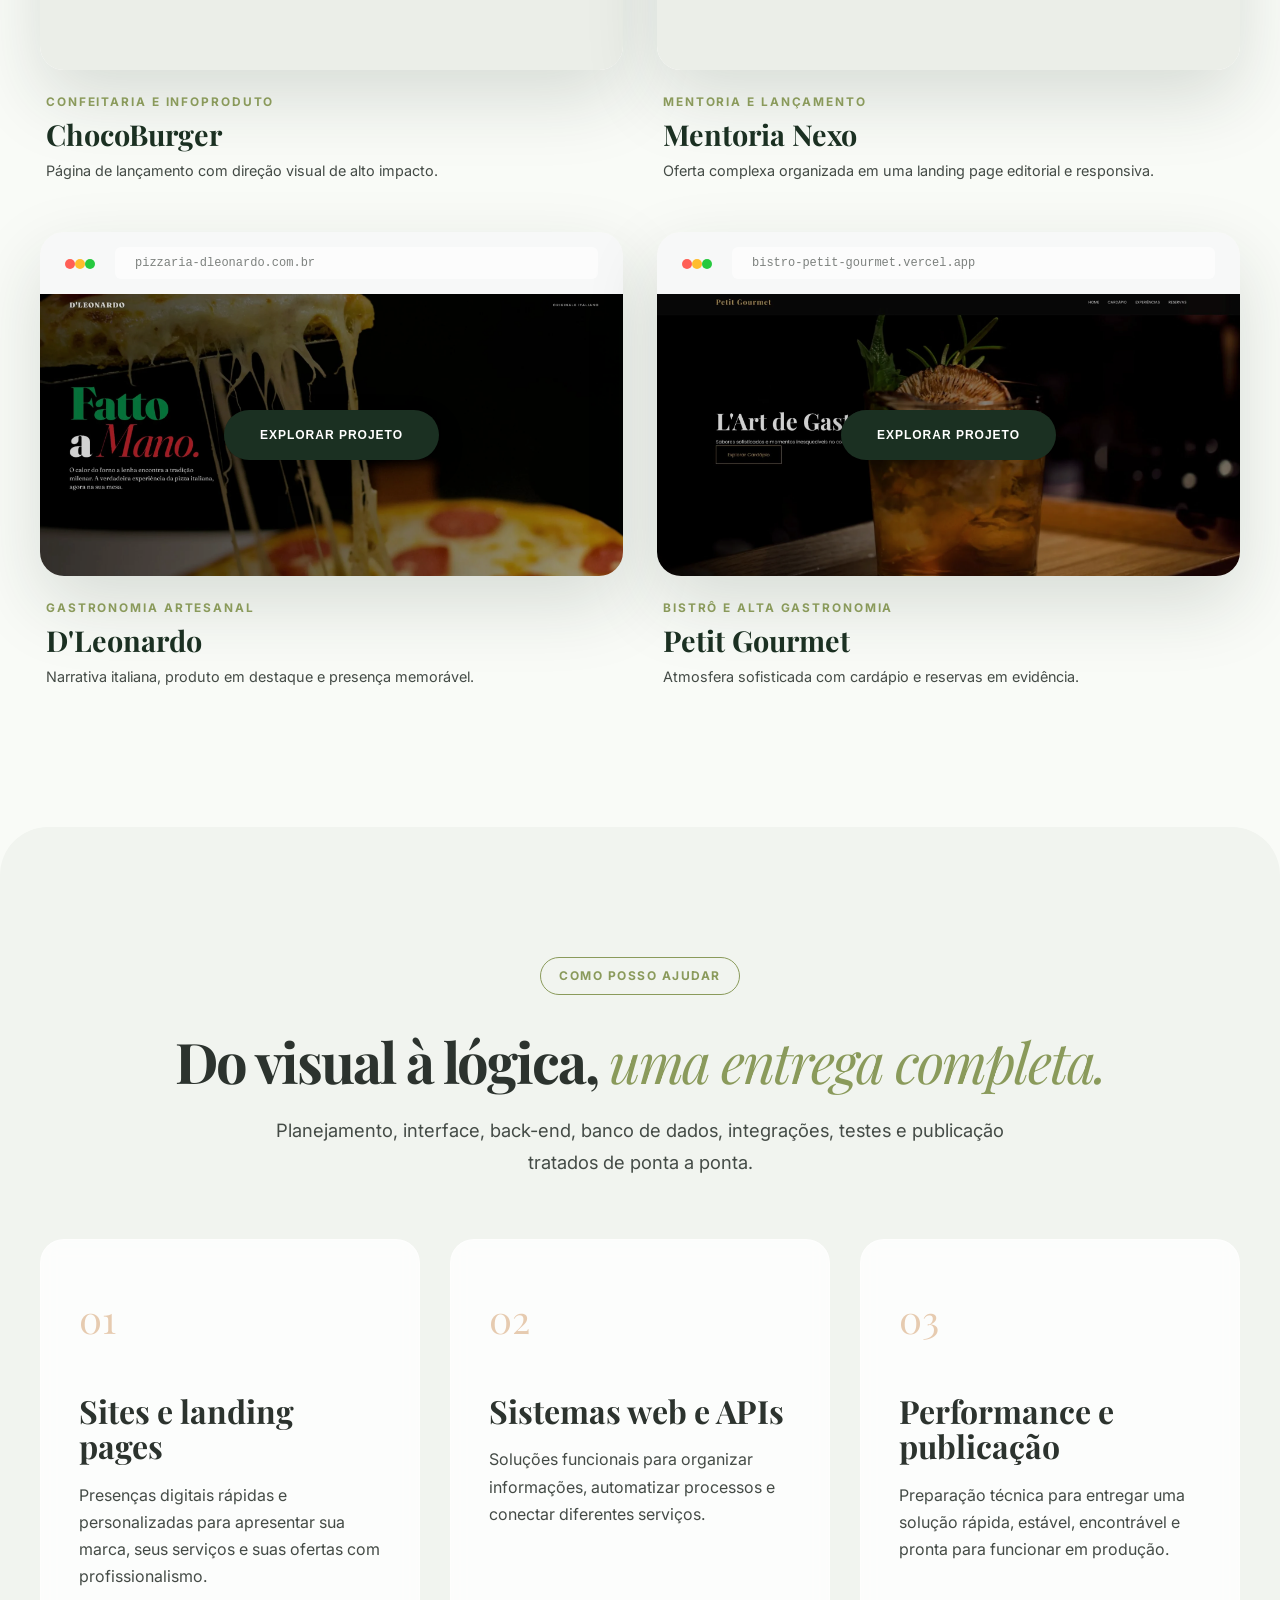
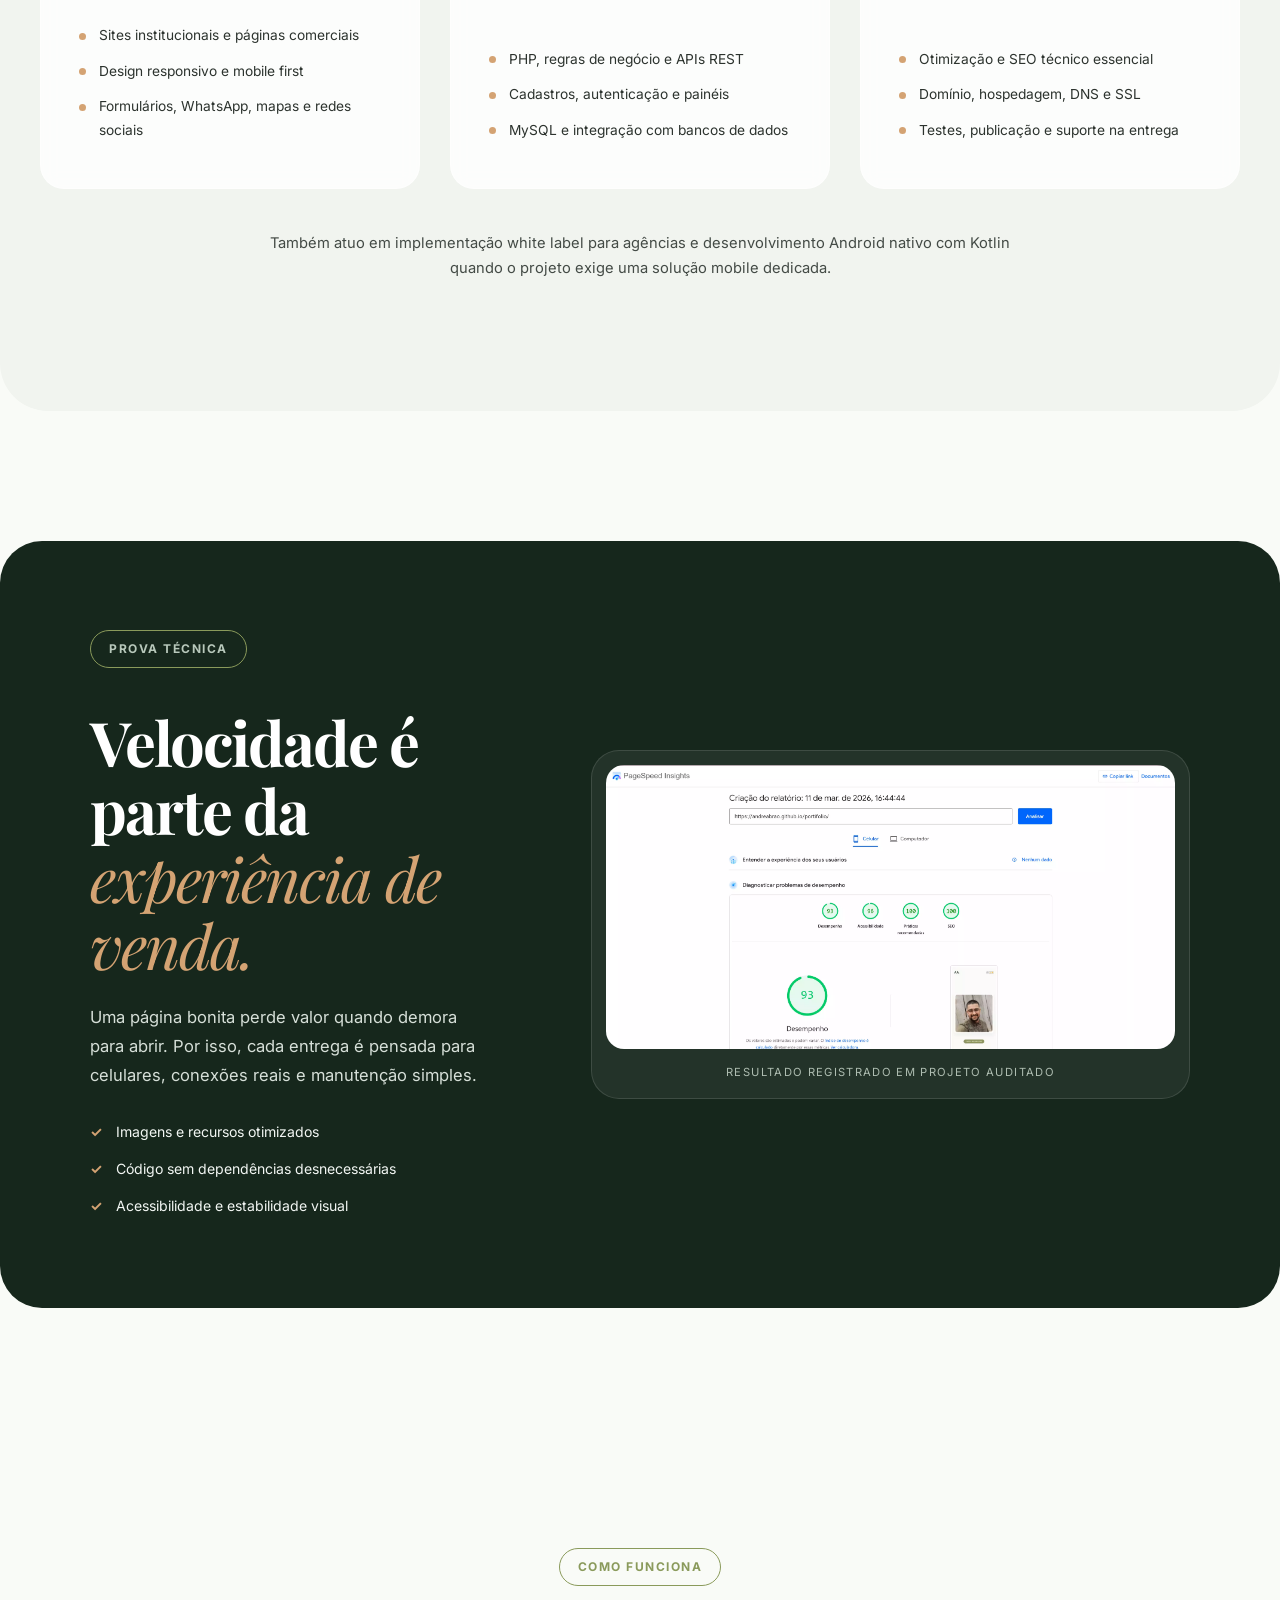
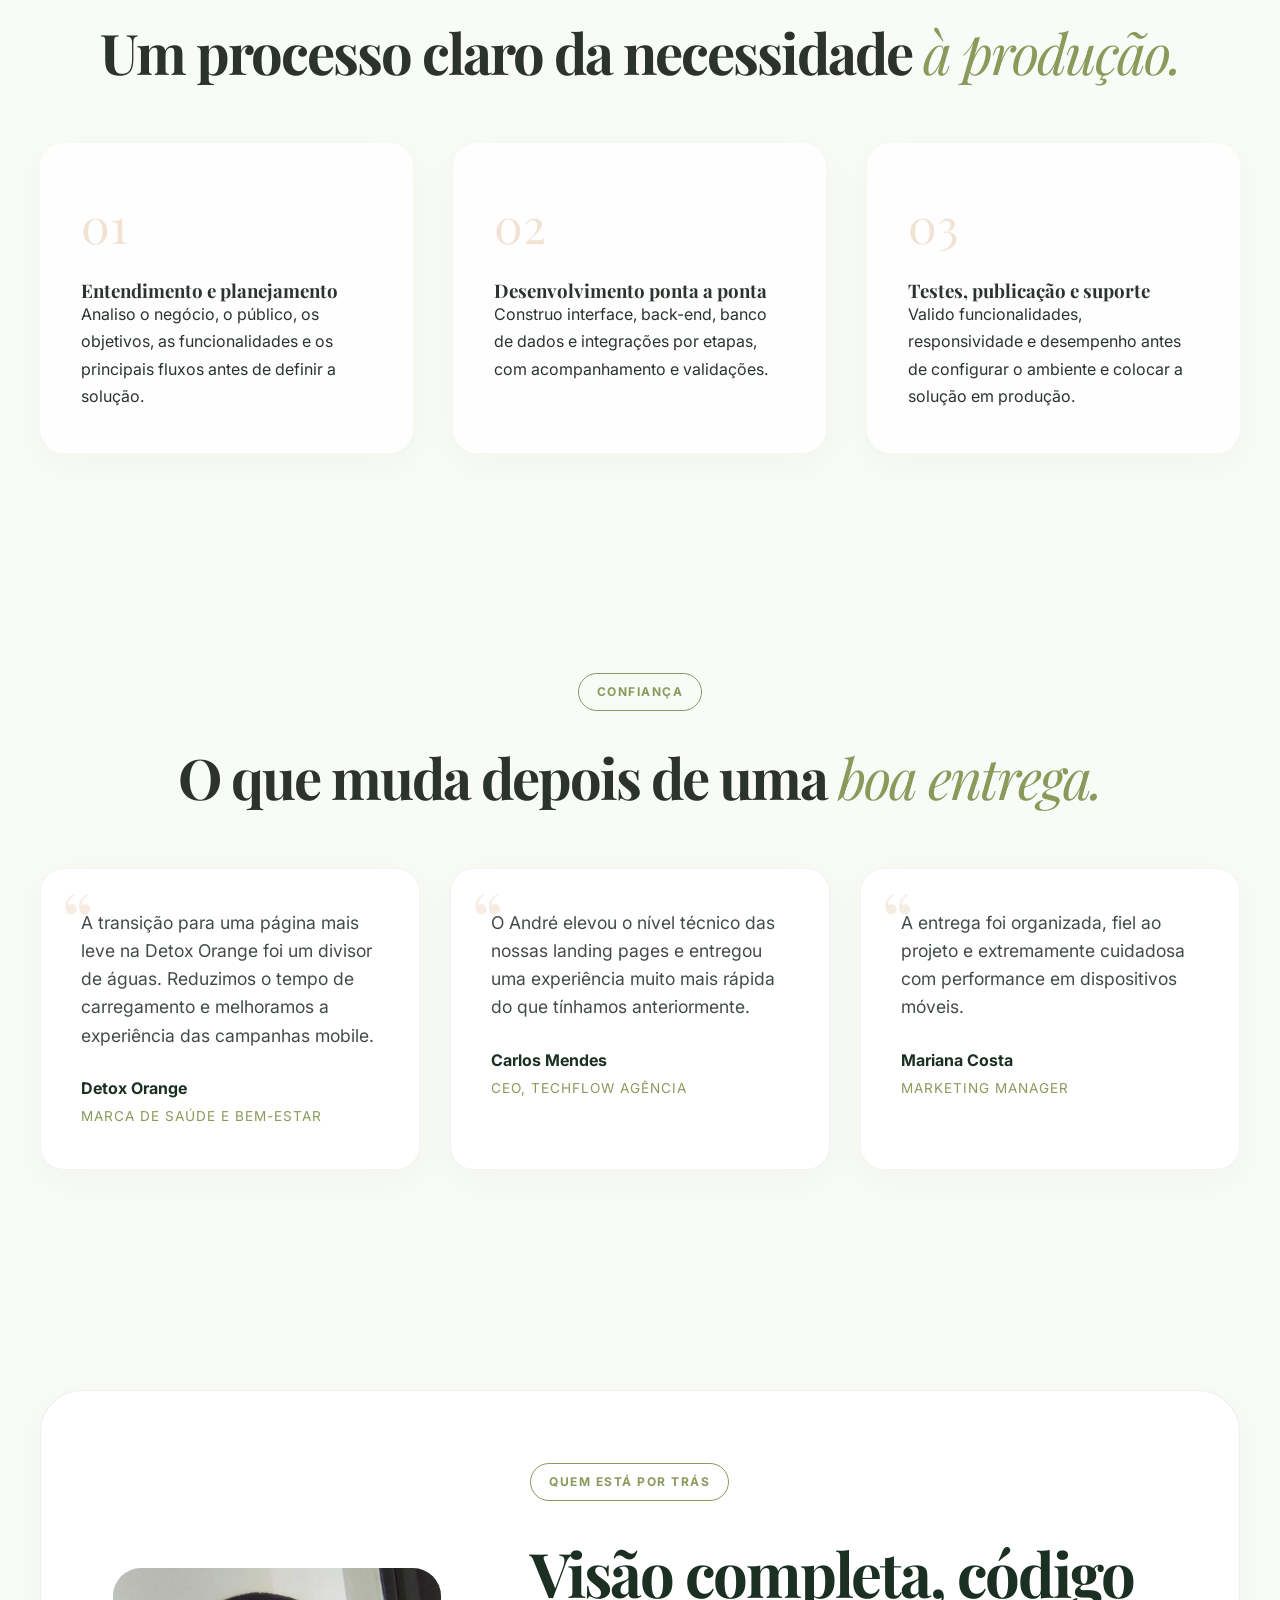
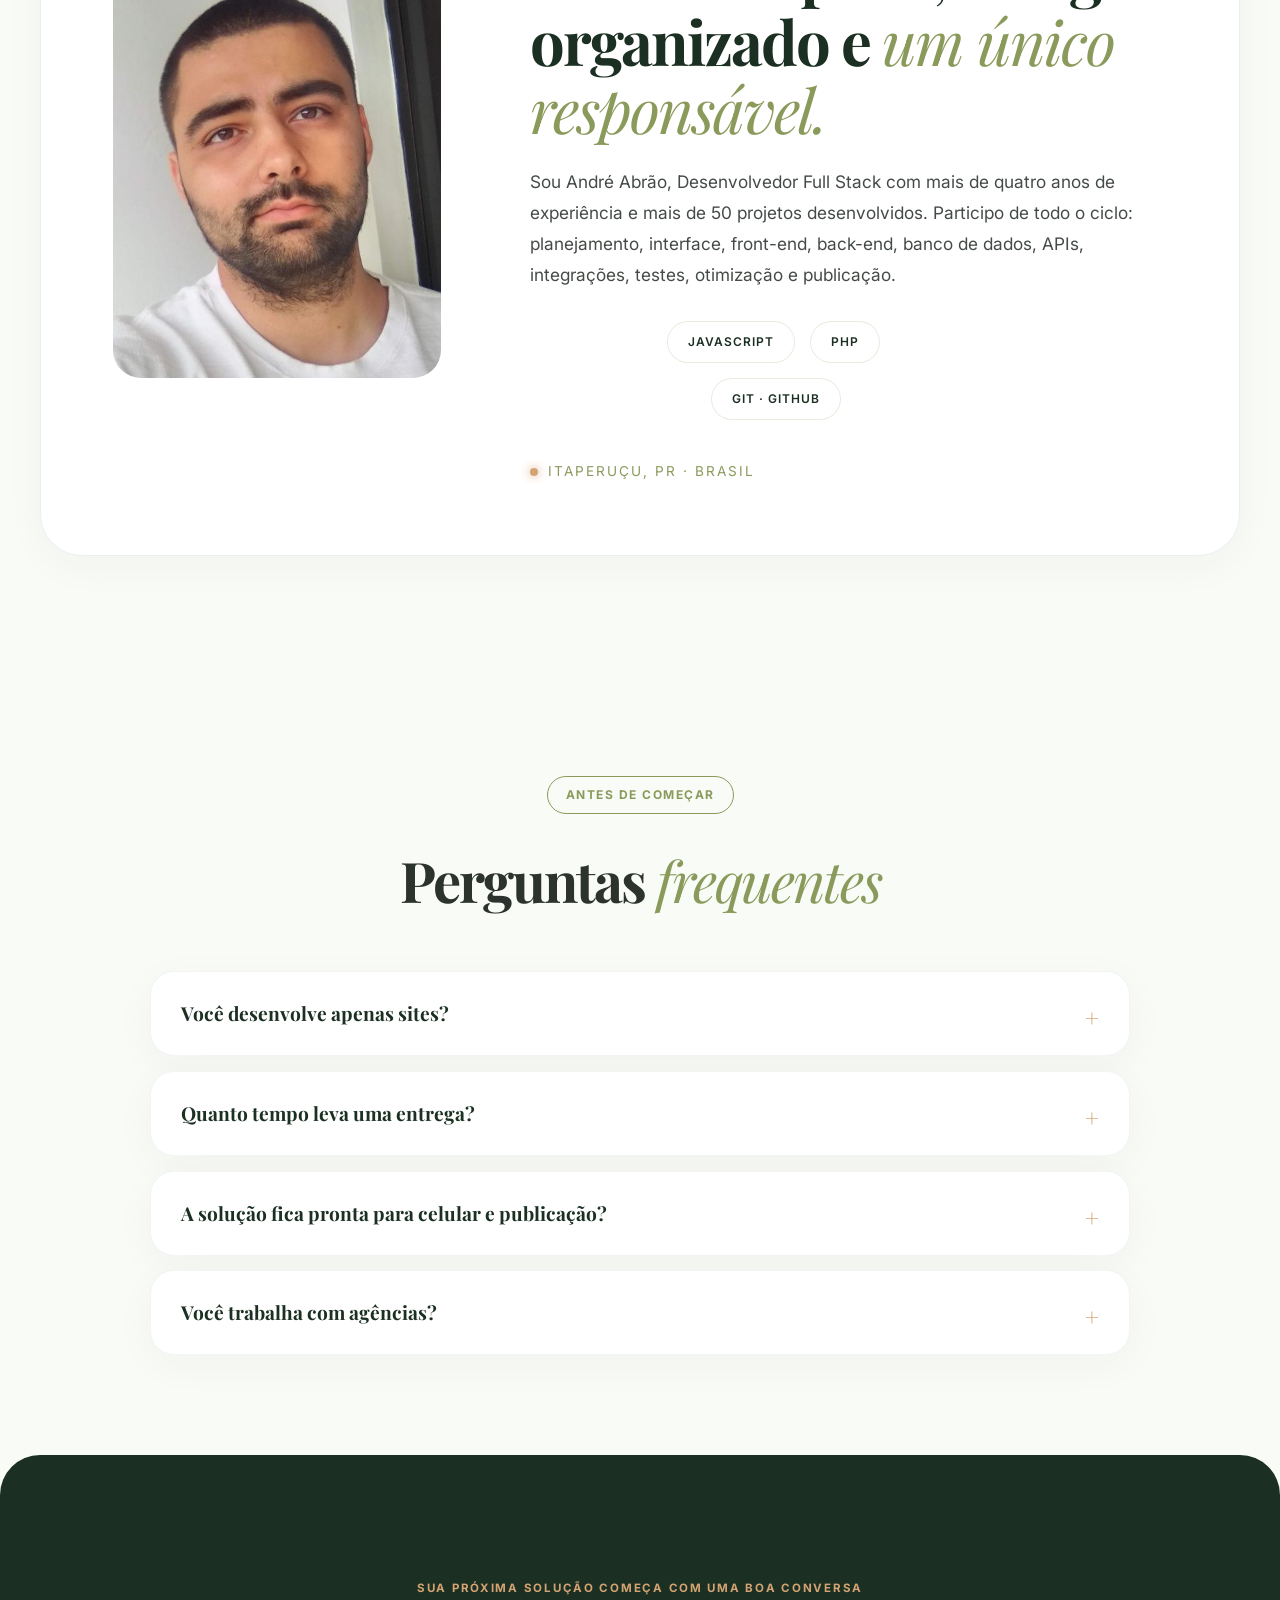
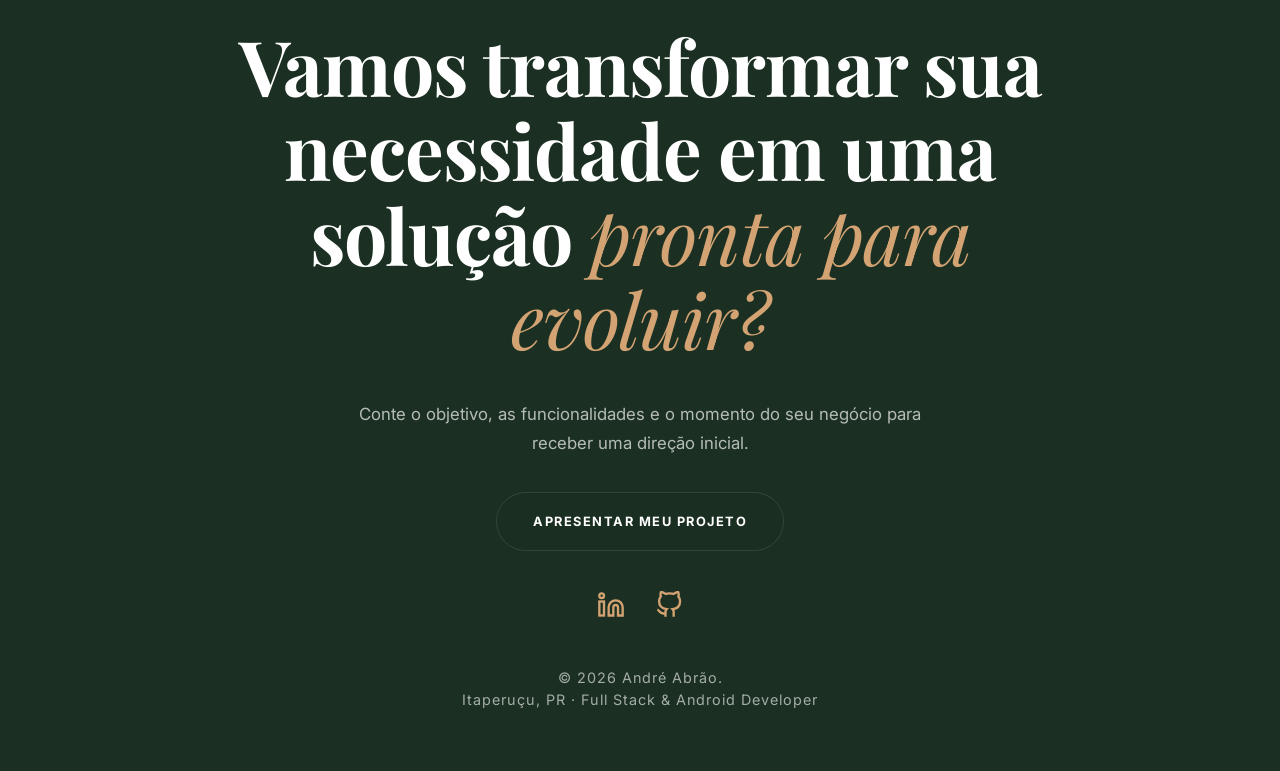
==== commit 8243a9eb: "Add files via upload" ====
--- a/index.html
+++ b/index.html
@@ -143,13 +143,13 @@
                     <div class="case-study-copy">
                         <span class="project-number">01</span>
                         <p class="project-category" data-i18n="case1_category">E-commerce de alimentação saudável</p>
-                        <h3 data-i18n="case1_title">Uma operação real, rápida e pronta para vender.</h3>
+                        <h3 data-i18n="case1_title">Uma plataforma real, pronta para vender e operar.</h3>
                         <p data-i18n="case1_desc">Site publicado para a Detox Orange, com catálogo, prova social e uma jornada direta até a compra.</p>
                         <dl class="project-facts">
                             <div><dt data-i18n="case_goal_label">Objetivo</dt><dd data-i18n="case1_goal">Destacar os produtos e reduzir o caminho até o pedido</dd></div>
-                            <div><dt data-i18n="case_delivery_label">Entrega</dt><dd data-i18n="case1_delivery">Site responsivo com catálogo e jornada de compra</dd></div>
+                            <div><dt data-i18n="case_delivery_label">Entrega</dt><dd data-i18n="case1_delivery">Aplicação Full Stack com loja, API Node.js, pagamentos, pedidos e painel administrativo.</dd></div>
                         </dl>
-                        <div class="project-tags"><span>Loja online</span><span>Performance</span><span>Mobile first</span></div>
+                        <div class="project-tags"><span>Node.js</span><span>API REST</span><span>Mercado Pago</span><span>Produção</span></div>
                         <a class="project-external-link" href="https://www.detoxorange.com.br/#store" target="_blank" rel="noopener noreferrer">
                             <span data-i18n="case1_link">Visitar projeto real</span><span aria-hidden="true">↗</span>
                         </a>
@@ -428,6 +428,6 @@
         </div>
     </footer>
 
-    <script src="script.js?v=20260811d"></script>
+    <script src="script.js?v=20260811e"></script>
 </body>
 </html>
